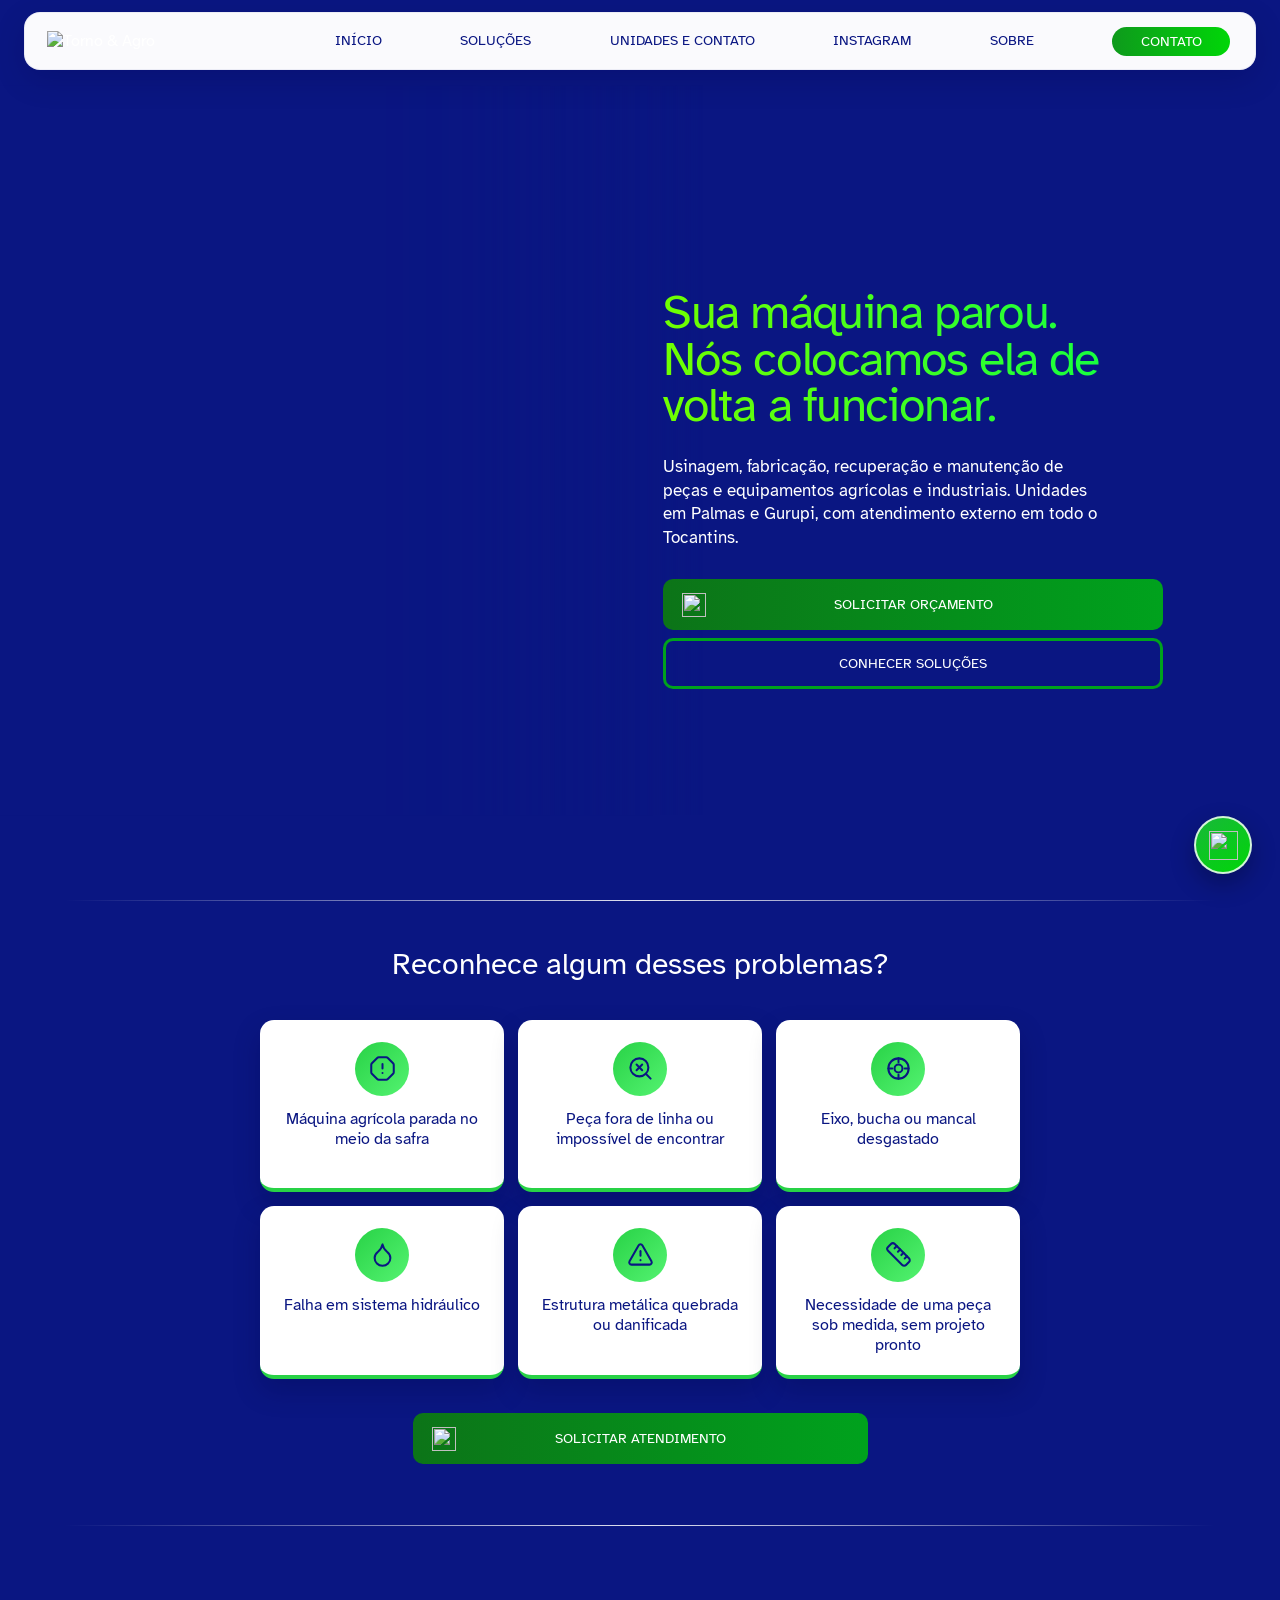
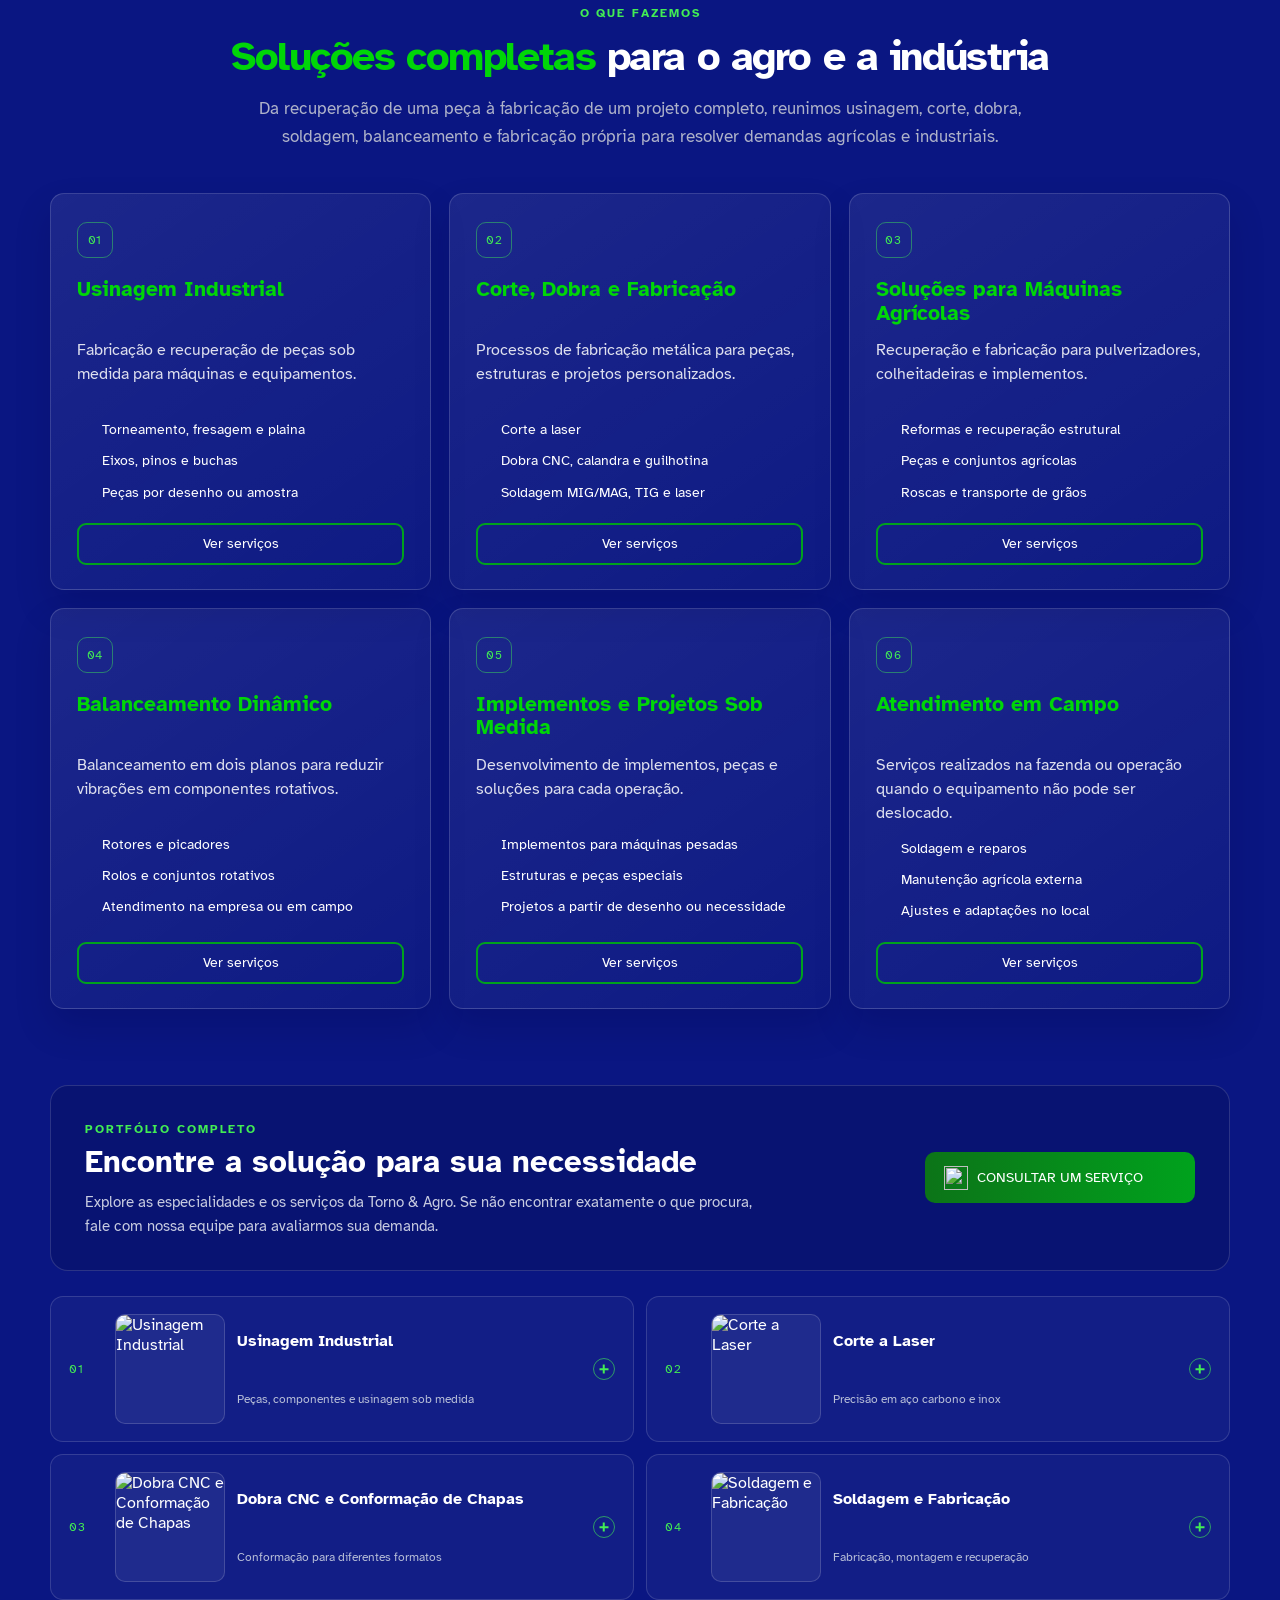
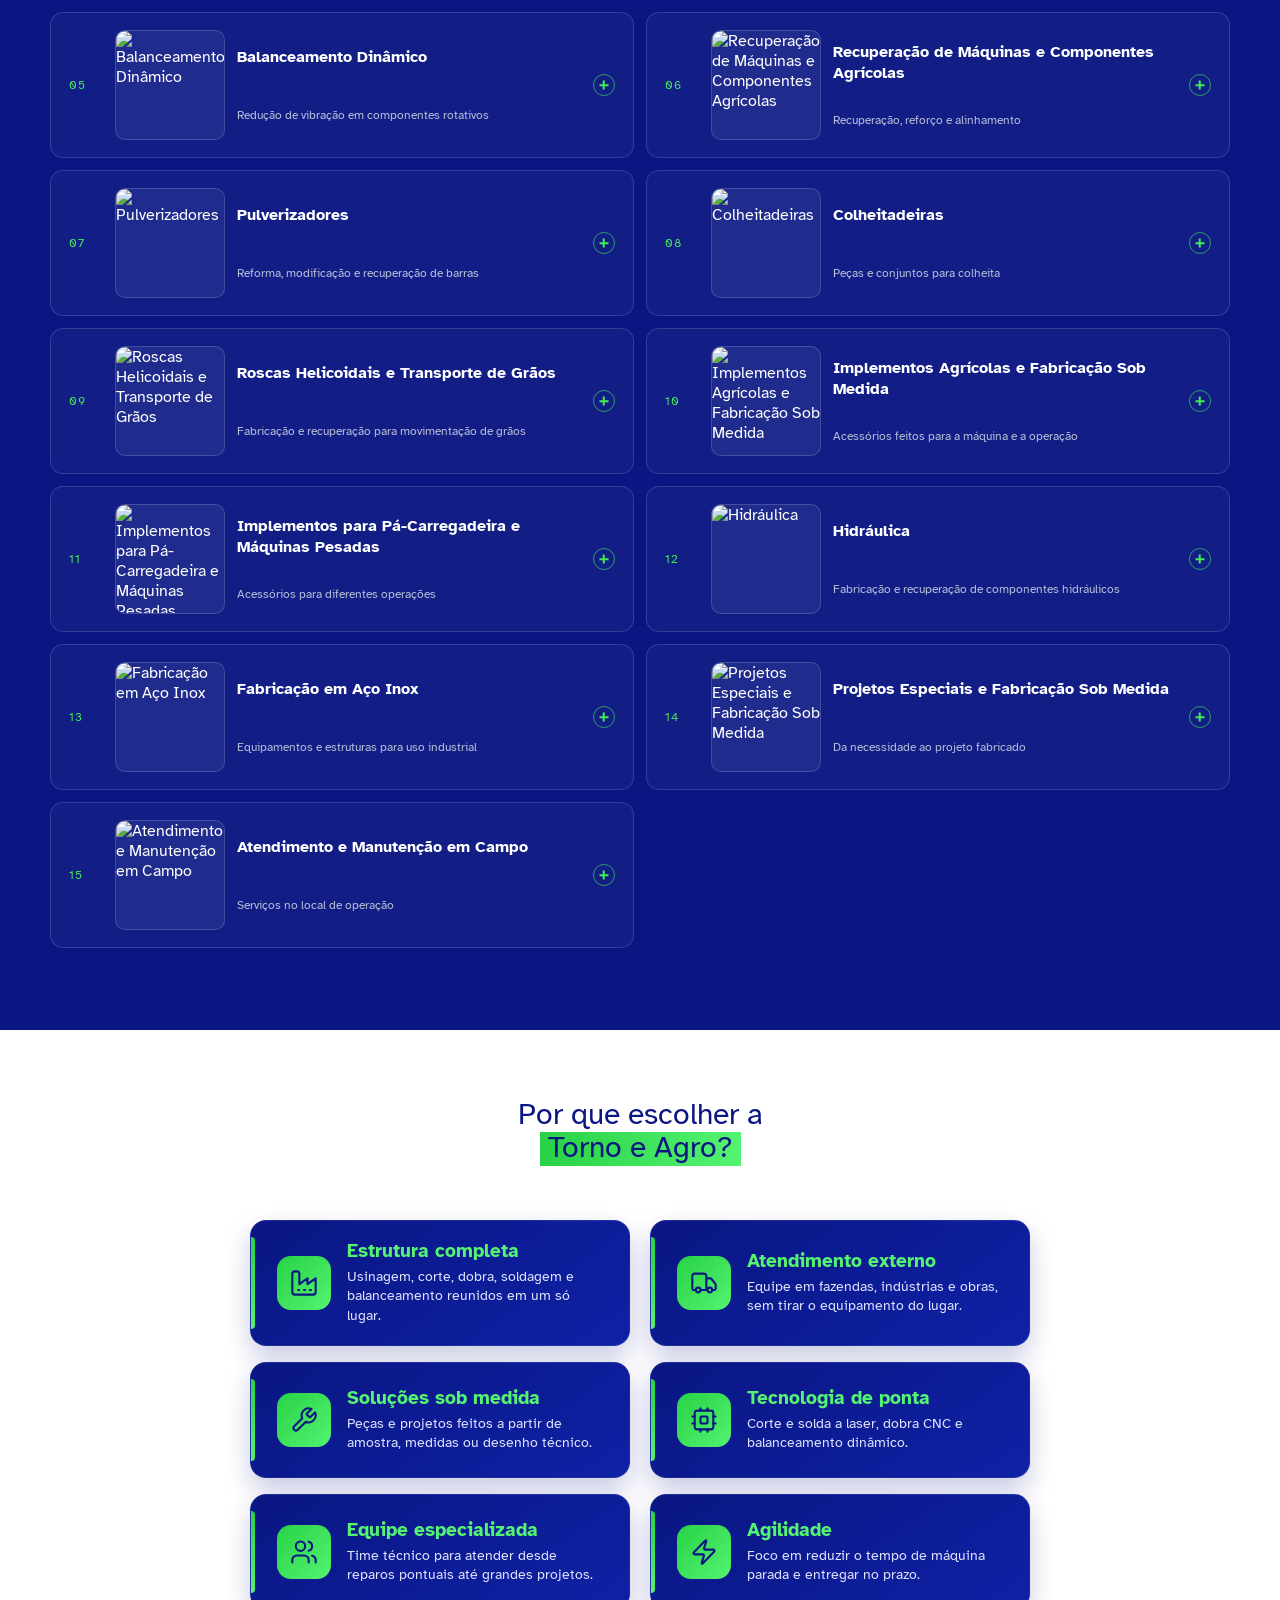
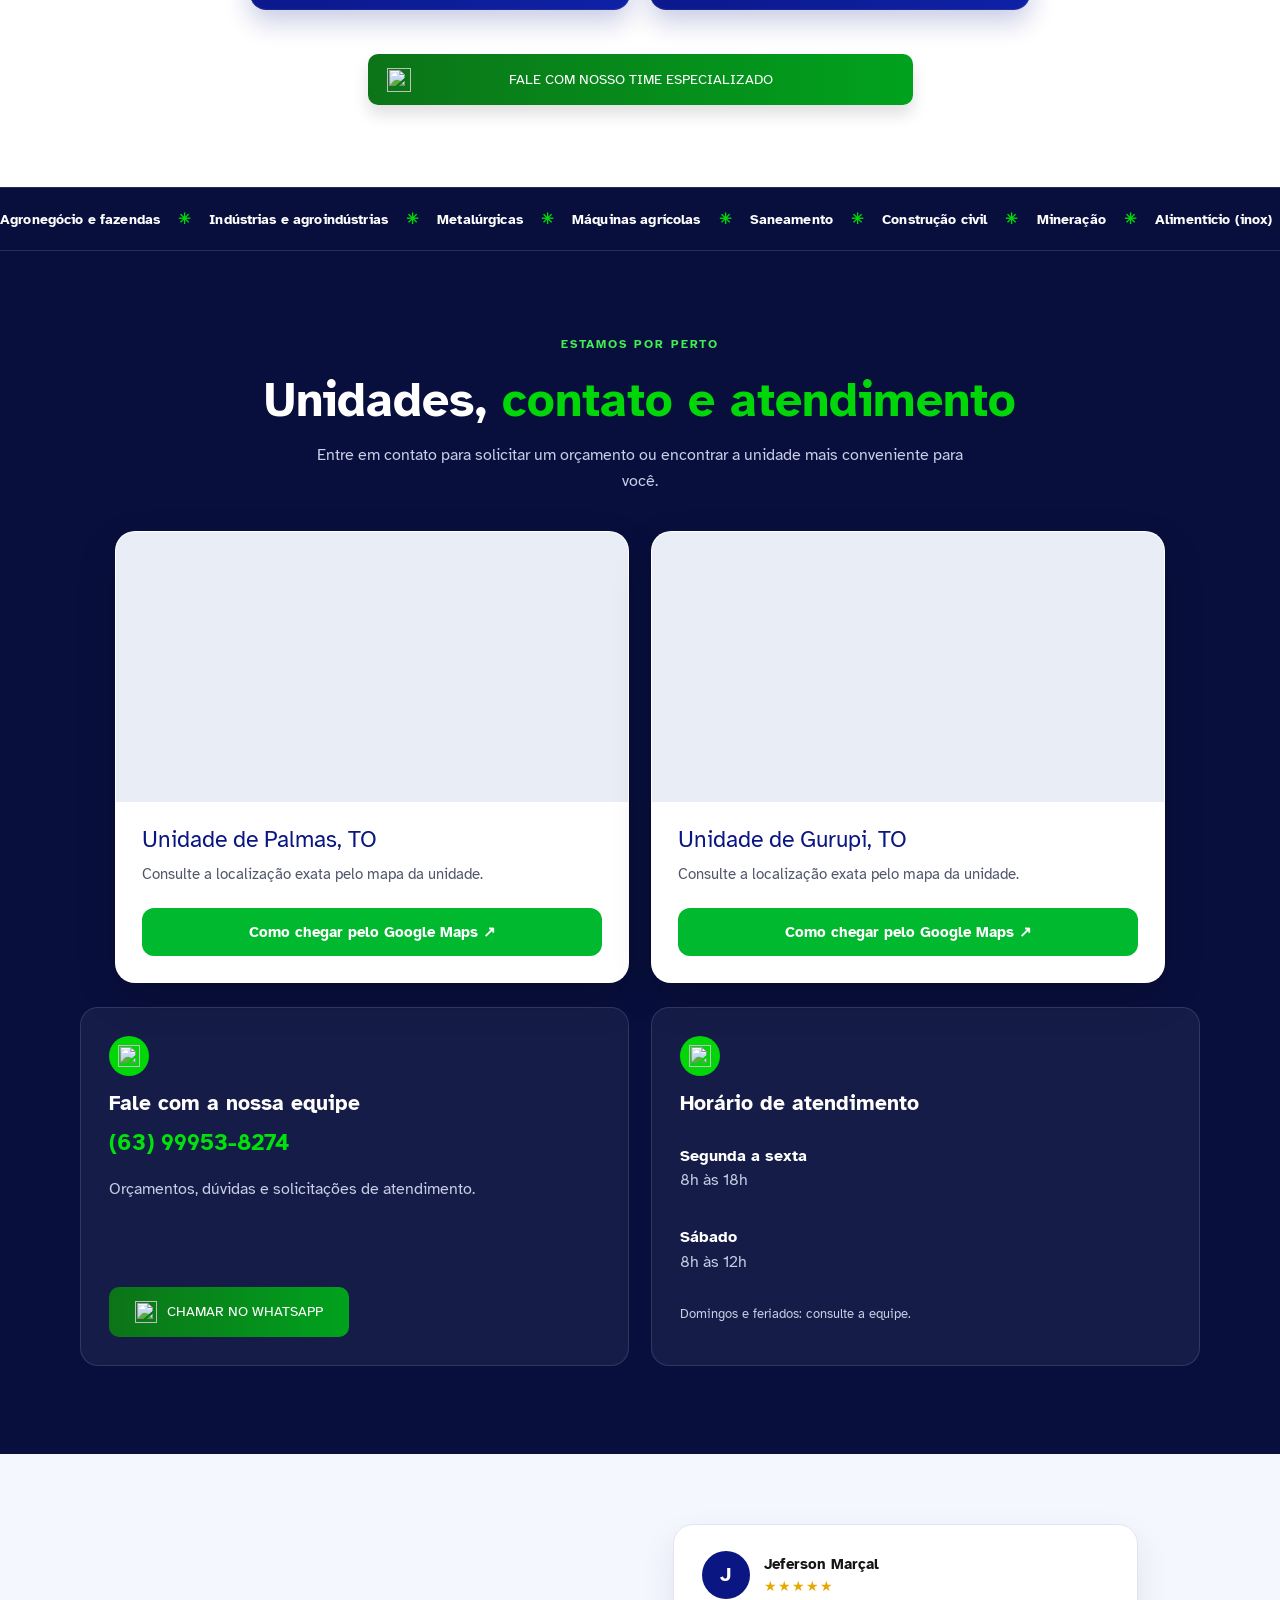
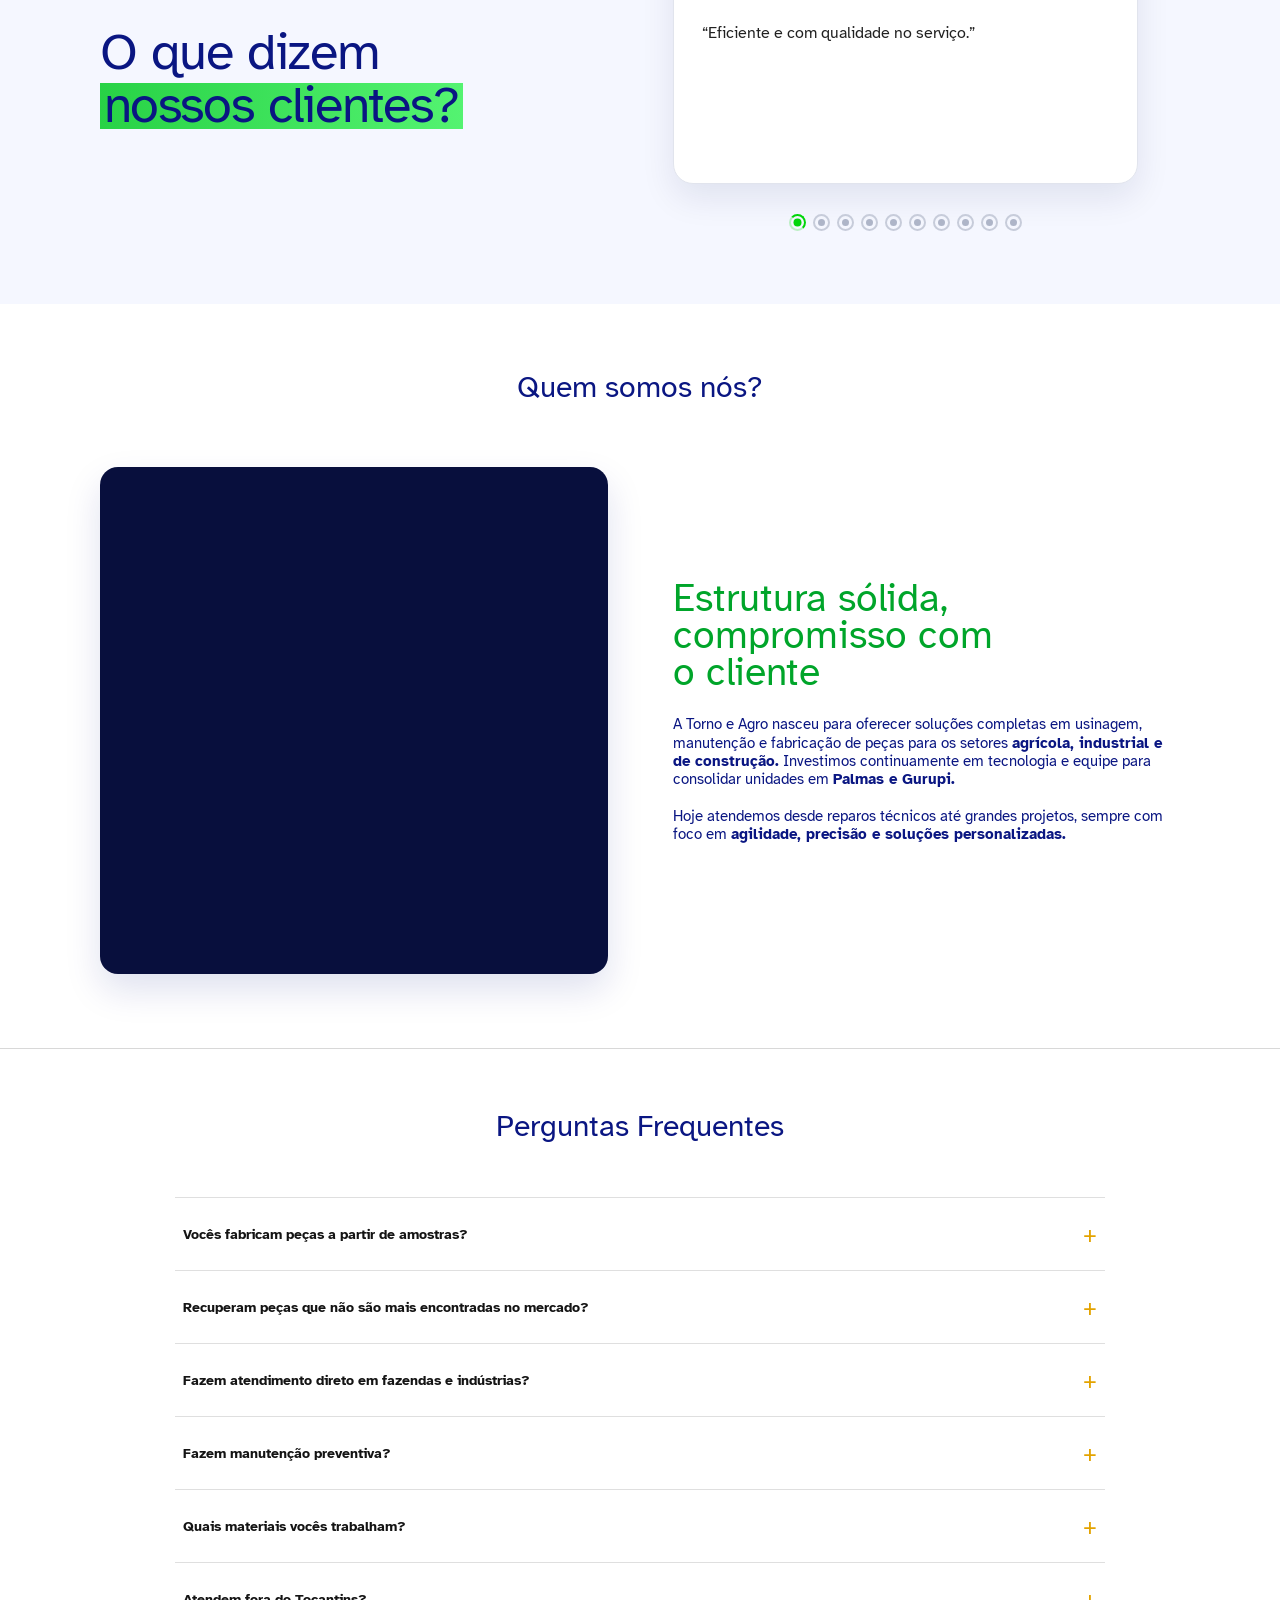
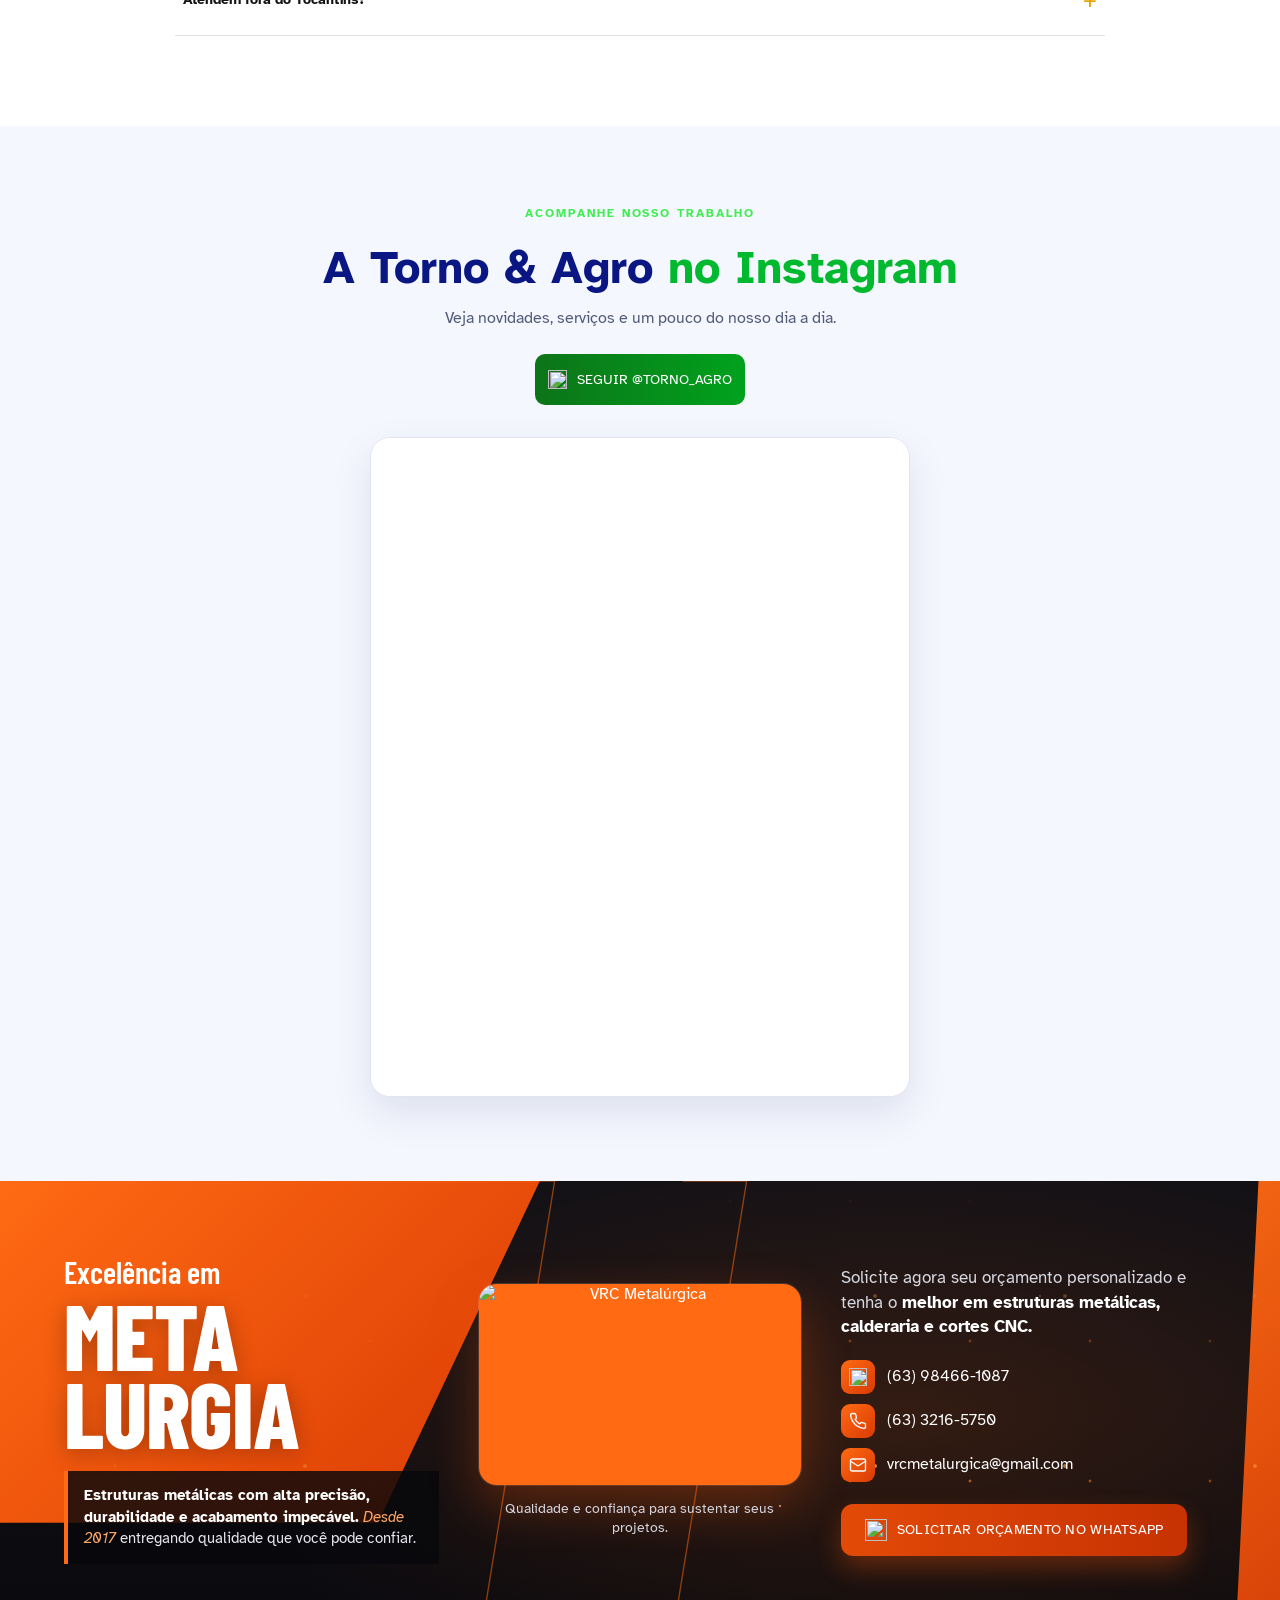
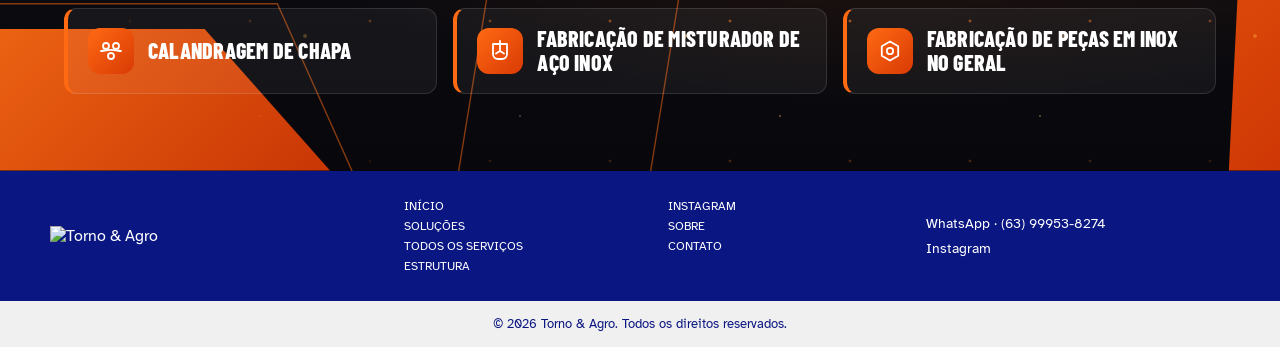
==== index.html @ ce21de2a "Add files via upload" ====
<!doctype html>
<html lang="pt-BR">
  <head>
    <meta charset="UTF-8" />
    <!-- Google Tag Manager + Google Ads (conversões de WhatsApp e Google Maps tratadas em script.js) -->
    <script>
      window.dataLayer = window.dataLayer || [];
      function gtag(){dataLayer.push(arguments);}
      gtag('js', new Date());
      (function(w,d,s,l,i){w[l]=w[l]||[];w[l].push({'gtm.start':new Date().getTime(),event:'gtm.js'});var f=d.getElementsByTagName(s)[0],j=d.createElement(s),dl=l!='dataLayer'?'&l='+l:'';j.async=true;j.src='https://www.googletagmanager.com/gtm.js?id='+i+dl;f.parentNode.insertBefore(j,f);})(window,document,'script','dataLayer','GTM-MTZ83QD4');
    </script>
    <!-- End Google Tag Manager -->
    <meta name="viewport" content="width=device-width, initial-scale=1" />
    <meta name="description" content="Torno & Agro — usinagem, fabricação, recuperação e manutenção de peças e equipamentos." />
    <title>Torno & Agro</title>
    <link rel="icon" type="image/png" href="https://tornoeagro.wordpress.com/wp-content/uploads/2026/10/design-sem-nome-3.png?w=1024&amp;allow_lossy=1" />
    <link rel="apple-touch-icon" href="https://tornoeagro.wordpress.com/wp-content/uploads/2026/10/design-sem-nome-3.png?w=1024&amp;allow_lossy=1" />
    <link rel="preconnect" href="https://tornoeagroimg.wordpress.com" crossorigin />
    <link rel="preload" as="image" href="https://tornoeagroimg.wordpress.com/wp-content/uploads/2026/11/design-sem-nome-1.webp?allow_lossy=1" media="(min-width: 821px)" fetchpriority="high" />
    <link rel="preload" as="image" href="https://tornoeagroimg.wordpress.com/wp-content/uploads/2026/11/design-sem-nome-2.webp?w=569&amp;allow_lossy=1" media="(max-width: 820px)" fetchpriority="high" />
    <link rel="preconnect" href="https://fonts.googleapis.com" />
    <link rel="preconnect" href="https://fonts.gstatic.com" crossorigin />
    <link href="https://fonts.googleapis.com/css2?family=Atkinson+Hyperlegible:wght@400&family=Barlow+Condensed:wght@600;800&display=swap" rel="stylesheet" />
    <link rel="stylesheet" href="style.css" />
  </head>
  <body>
    <!-- Google Tag Manager (noscript) -->
    <noscript><iframe src="https://www.googletagmanager.com/ns.html?id=GTM-MTZ83QD4" height="0" width="0" style="display:none;visibility:hidden"></iframe></noscript>
    <!-- End Google Tag Manager (noscript) -->
    <svg width="0" height="0" style="position:absolute" aria-hidden="true" focusable="false">
      <defs>
        <symbol id="ic-stop" viewBox="0 0 24 24" fill="none" stroke="currentColor" stroke-width="1.8" stroke-linecap="round" stroke-linejoin="round"><path d="M15.312 2a2 2 0 0 1 1.414.586l4.688 4.688A2 2 0 0 1 22 8.688v6.624a2 2 0 0 1-.586 1.414l-4.688 4.688a2 2 0 0 1-1.414.586H8.688a2 2 0 0 1-1.414-.586l-4.688-4.688A2 2 0 0 1 2 15.312V8.688a2 2 0 0 1 .586-1.414l4.688-4.688A2 2 0 0 1 8.688 2z"/><path d="M12 8v4"/><path d="M12 16h.01"/></symbol>
        <symbol id="ic-search-x" viewBox="0 0 24 24" fill="none" stroke="currentColor" stroke-width="1.8" stroke-linecap="round" stroke-linejoin="round"><circle cx="11" cy="11" r="8"/><path d="m21 21-4.3-4.3"/><path d="m13.5 8.5-5 5"/><path d="m8.5 8.5 5 5"/></symbol>
        <symbol id="ic-bearing" viewBox="0 0 24 24" fill="none" stroke="currentColor" stroke-width="1.8" stroke-linecap="round" stroke-linejoin="round"><circle cx="12" cy="12" r="9"/><circle cx="12" cy="12" r="3.5"/><path d="M12 3v3.5"/><path d="M12 17.5V21"/><path d="M3 12h3.5"/><path d="M17.5 12H21"/></symbol>
        <symbol id="ic-drop" viewBox="0 0 24 24" fill="none" stroke="currentColor" stroke-width="1.8" stroke-linecap="round" stroke-linejoin="round"><path d="M12 22a7 7 0 0 0 7-7c0-2-1-3.9-3-5.5s-3.5-4-4-6.5c-.5 2.5-2 4.9-4 6.5C6 11.1 5 13 5 15a7 7 0 0 0 7 7z"/></symbol>
        <symbol id="ic-alert" viewBox="0 0 24 24" fill="none" stroke="currentColor" stroke-width="1.8" stroke-linecap="round" stroke-linejoin="round"><path d="m21.73 18-8-14a2 2 0 0 0-3.48 0l-8 14A2 2 0 0 0 4 21h16a2 2 0 0 0 1.73-3"/><path d="M12 9v4"/><path d="M12 17h.01"/></symbol>
        <symbol id="ic-ruler" viewBox="0 0 24 24" fill="none" stroke="currentColor" stroke-width="1.8" stroke-linecap="round" stroke-linejoin="round"><path d="M21.3 15.3a2.4 2.4 0 0 1 0 3.4l-2.6 2.6a2.4 2.4 0 0 1-3.4 0L2.7 8.7a2.41 2.41 0 0 1 0-3.4l2.6-2.6a2.41 2.41 0 0 1 3.4 0Z"/><path d="m14.5 12.5 2-2"/><path d="m11.5 9.5 2-2"/><path d="m8.5 6.5 2-2"/><path d="m17.5 15.5 2-2"/></symbol>
        <symbol id="ic-factory" viewBox="0 0 24 24" fill="none" stroke="currentColor" stroke-width="1.8" stroke-linecap="round" stroke-linejoin="round"><path d="M2 20a2 2 0 0 0 2 2h16a2 2 0 0 0 2-2V8l-7 5V8l-7 5V4a2 2 0 0 0-2-2H4a2 2 0 0 0-2 2Z"/><path d="M17 18h1"/><path d="M12 18h1"/><path d="M7 18h1"/></symbol>
        <symbol id="ic-truck" viewBox="0 0 24 24" fill="none" stroke="currentColor" stroke-width="1.8" stroke-linecap="round" stroke-linejoin="round"><path d="M14 18V6a2 2 0 0 0-2-2H4a2 2 0 0 0-2 2v11a1 1 0 0 0 1 1h2"/><path d="M15 18H9"/><path d="M19 18h2a1 1 0 0 0 1-1v-3.65a1 1 0 0 0-.22-.624l-3.48-4.35A1 1 0 0 0 17.52 8H14"/><circle cx="17" cy="18" r="2"/><circle cx="7" cy="18" r="2"/></symbol>
        <symbol id="ic-wrench" viewBox="0 0 24 24" fill="none" stroke="currentColor" stroke-width="1.8" stroke-linecap="round" stroke-linejoin="round"><path d="M14.7 6.3a1 1 0 0 0 0 1.4l1.6 1.6a1 1 0 0 0 1.4 0l3.77-3.77a6 6 0 0 1-7.94 7.94l-6.91 6.91a2.12 2.12 0 0 1-3-3l6.91-6.91a6 6 0 0 1 7.94-7.94l-3.76 3.76z"/></symbol>
        <symbol id="ic-cpu" viewBox="0 0 24 24" fill="none" stroke="currentColor" stroke-width="1.8" stroke-linecap="round" stroke-linejoin="round"><rect width="16" height="16" x="4" y="4" rx="2"/><rect width="6" height="6" x="9" y="9" rx="1"/><path d="M15 2v2"/><path d="M15 20v2"/><path d="M2 15h2"/><path d="M2 9h2"/><path d="M20 15h2"/><path d="M20 9h2"/><path d="M9 2v2"/><path d="M9 20v2"/></symbol>
        <symbol id="ic-users" viewBox="0 0 24 24" fill="none" stroke="currentColor" stroke-width="1.8" stroke-linecap="round" stroke-linejoin="round"><path d="M16 21v-2a4 4 0 0 0-4-4H6a4 4 0 0 0-4 4v2"/><circle cx="9" cy="7" r="4"/><path d="M22 21v-2a4 4 0 0 0-3-3.87"/><path d="M16 3.13a4 4 0 0 1 0 7.75"/></symbol>
        <symbol id="ic-zap" viewBox="0 0 24 24" fill="none" stroke="currentColor" stroke-width="1.8" stroke-linecap="round" stroke-linejoin="round"><path d="M4 14a1 1 0 0 1-.78-1.63l9.9-10.2a.5.5 0 0 1 .86.46l-1.92 6.02A1 1 0 0 0 13 10h7a1 1 0 0 1 .78 1.63l-9.9 10.2a.5.5 0 0 1-.86-.46l1.92-6.02A1 1 0 0 0 11 14z"/></symbol>
        <symbol id="ic-rollers" viewBox="0 0 24 24" fill="none" stroke="currentColor" stroke-width="1.8" stroke-linecap="round" stroke-linejoin="round"><circle cx="7" cy="7" r="3"/><circle cx="17" cy="7" r="3"/><circle cx="12" cy="17" r="3"/><path d="M2 12c3.2 0 5-1.2 10-1.2S18.8 12 22 12"/></symbol>
        <symbol id="ic-mixer" viewBox="0 0 24 24" fill="none" stroke="currentColor" stroke-width="1.8" stroke-linecap="round" stroke-linejoin="round"><path d="M5 5h14v10a5 5 0 0 1-5 5h-4a5 5 0 0 1-5-5z"/><path d="M12 2v9"/><path d="M8 14.5 12 12l4 2.5"/></symbol>
        <symbol id="ic-nut" viewBox="0 0 24 24" fill="none" stroke="currentColor" stroke-width="1.8" stroke-linecap="round" stroke-linejoin="round"><path d="M12 2.5 20.2 7.25v9.5L12 21.5l-8.2-4.75v-9.5z"/><circle cx="12" cy="12" r="3.2"/></symbol>
        <symbol id="ic-phone" viewBox="0 0 24 24" fill="none" stroke="currentColor" stroke-width="1.8" stroke-linecap="round" stroke-linejoin="round"><path d="M22 16.92v3a2 2 0 0 1-2.18 2 19.79 19.79 0 0 1-8.63-3.07 19.5 19.5 0 0 1-6-6 19.79 19.79 0 0 1-3.07-8.67A2 2 0 0 1 4.11 2h3a2 2 0 0 1 2 1.72 12.84 12.84 0 0 0 .7 2.81 2 2 0 0 1-.45 2.11L8.09 9.91a16 16 0 0 0 6 6l1.27-1.27a2 2 0 0 1 2.11-.45 12.84 12.84 0 0 0 2.81.7A2 2 0 0 1 22 16.92z"/></symbol>
        <symbol id="ic-mail" viewBox="0 0 24 24" fill="none" stroke="currentColor" stroke-width="1.8" stroke-linecap="round" stroke-linejoin="round"><rect width="20" height="16" x="2" y="4" rx="2"/><path d="m22 7-8.97 5.7a1.94 1.94 0 0 1-2.06 0L2 7"/></symbol>
      </defs>
    </svg>
    <header class="site-header" id="inicio">
      <nav class="navbar" aria-label="Navegação principal">
        <a class="brand" href="#inicio" aria-label="Torno e Agro — início">
          <img src="https://tornoeagro.wordpress.com/wp-content/uploads/2026/07/desktop-tornoagro.png" alt="Torno & Agro" />
        </a>

        <button class="menu-toggle" type="button" aria-expanded="false" aria-controls="main-menu" aria-label="Abrir menu">
          <span></span><span></span><span></span>
        </button>

        <div class="nav-links" id="main-menu">
          <a href="#inicio">Início</a>
          <a href="#estrutura">Soluções</a>
          <a href="#unidades">Unidades e contato</a>
          <a href="#instagram">Instagram</a>
          <a href="#sobre">Sobre</a>
          <a class="contact-link" href="#unidades">Contato</a>
        </div>
      </nav>
    </header>

    <main>
      <section class="hero" aria-labelledby="hero-title">
        <picture class="hero-media" aria-hidden="true">
          <source media="(max-width: 820px)" srcset="https://tornoeagroimg.wordpress.com/wp-content/uploads/2026/11/design-sem-nome-2.webp?w=569&amp;allow_lossy=1" />
          <img src="https://tornoeagroimg.wordpress.com/wp-content/uploads/2026/11/design-sem-nome-1.webp?allow_lossy=1" alt="" fetchpriority="high" loading="eager" decoding="async" />
        </picture>

        <div class="hero-copy">
          <h1 id="hero-title">Sua máquina parou.<br />Nós colocamos ela de<br />volta a funcionar.</h1>
          <p>Usinagem, fabricação, recuperação e manutenção de<br class="desktop-break" /> peças e equipamentos agrícolas e industriais. Unidades<br class="desktop-break" /> em Palmas e Gurupi, com atendimento externo em todo o<br class="desktop-break" /> Tocantins.</p>

          <div class="hero-actions" id="contato">
            <a class="button primary" href="https://api.whatsapp.com/send/?phone=5563999538274&text&type=phone_number&app_absent=0&utm_source=ig" target="_blank" rel="noopener noreferrer" data-whatsapp aria-label="Solicitar orçamento pelo WhatsApp">
              <img class="whatsapp-icon" src="https://cdn.simpleicons.org/whatsapp/FFFFFF" alt="" aria-hidden="true" />
              <span>Solicitar orçamento</span>
            </a>
            <a class="button secondary" href="#solucoes">Conhecer soluções</a>
          </div>
        </div>
      </section>

      <div class="glow-divider" aria-hidden="true"></div>

      <section class="problems-section" id="solucoes" aria-labelledby="problems-title">
        <h2 id="problems-title" class="section-title reveal">Reconhece algum desses problemas?</h2>

        <div class="problem-rows problem-rows-desktop">
          <div class="problem-row reveal">
            <article class="problem-card"><span class="problem-icon" aria-hidden="true"><svg aria-hidden="true" focusable="false"><use href="#ic-stop"/></svg></span><p>Máquina agrícola parada no meio da safra</p></article>
            <article class="problem-card"><span class="problem-icon" aria-hidden="true"><svg aria-hidden="true" focusable="false"><use href="#ic-search-x"/></svg></span><p>Peça fora de linha ou impossível de encontrar</p></article>
            <article class="problem-card"><span class="problem-icon" aria-hidden="true"><svg aria-hidden="true" focusable="false"><use href="#ic-bearing"/></svg></span><p>Eixo, bucha ou mancal desgastado</p></article>
          </div>
          <div class="problem-row reveal reveal-delay">
            <article class="problem-card"><span class="problem-icon" aria-hidden="true"><svg aria-hidden="true" focusable="false"><use href="#ic-drop"/></svg></span><p>Falha em sistema hidráulico</p></article>
            <article class="problem-card"><span class="problem-icon" aria-hidden="true"><svg aria-hidden="true" focusable="false"><use href="#ic-alert"/></svg></span><p>Estrutura metálica quebrada ou danificada</p></article>
            <article class="problem-card"><span class="problem-icon" aria-hidden="true"><svg aria-hidden="true" focusable="false"><use href="#ic-ruler"/></svg></span><p>Necessidade de uma peça sob medida, sem projeto pronto</p></article>
          </div>
        </div>

        <div class="problem-mobile-carousel" aria-roledescription="carrossel" aria-label="Problemas que resolvemos">
          <div class="problem-mobile-viewport">
            <div class="problem-mobile-track">
              <div class="problem-mobile-card">
                <article class="problem-card"><span class="problem-icon" aria-hidden="true"><svg aria-hidden="true" focusable="false"><use href="#ic-stop"/></svg></span><p>Máquina agrícola parada no meio da safra</p></article>
              </div>
              <div class="problem-mobile-card">
                <article class="problem-card"><span class="problem-icon" aria-hidden="true"><svg aria-hidden="true" focusable="false"><use href="#ic-search-x"/></svg></span><p>Peça fora de linha ou impossível de encontrar</p></article>
              </div>
              <div class="problem-mobile-card">
                <article class="problem-card"><span class="problem-icon" aria-hidden="true"><svg aria-hidden="true" focusable="false"><use href="#ic-bearing"/></svg></span><p>Eixo, bucha ou mancal desgastado</p></article>
              </div>
              <div class="problem-mobile-card">
                <article class="problem-card"><span class="problem-icon" aria-hidden="true"><svg aria-hidden="true" focusable="false"><use href="#ic-drop"/></svg></span><p>Falha em sistema hidráulico</p></article>
              </div>
              <div class="problem-mobile-card">
                <article class="problem-card"><span class="problem-icon" aria-hidden="true"><svg aria-hidden="true" focusable="false"><use href="#ic-alert"/></svg></span><p>Estrutura metálica quebrada ou danificada</p></article>
              </div>
              <div class="problem-mobile-card">
                <article class="problem-card"><span class="problem-icon" aria-hidden="true"><svg aria-hidden="true" focusable="false"><use href="#ic-ruler"/></svg></span><p>Necessidade de uma peça sob medida, sem projeto pronto</p></article>
              </div>
            </div>
          </div>
          <div class="problem-mobile-dots" aria-label="Selecionar problema">
            <button class="problem-mobile-dot is-active" type="button" aria-label="Ver problema 1" aria-current="true"></button>
            <button class="problem-mobile-dot" type="button" aria-label="Ver problema 2"></button>
            <button class="problem-mobile-dot" type="button" aria-label="Ver problema 3"></button>
            <button class="problem-mobile-dot" type="button" aria-label="Ver problema 4"></button>
            <button class="problem-mobile-dot" type="button" aria-label="Ver problema 5"></button>
            <button class="problem-mobile-dot" type="button" aria-label="Ver problema 6"></button>
          </div>
        </div>

        <a class="button primary problems-cta reveal" href="https://api.whatsapp.com/send/?phone=5563999538274&text&type=phone_number&app_absent=0&utm_source=ig" target="_blank" rel="noopener noreferrer" data-whatsapp aria-label="Solicitar atendimento pelo WhatsApp">
          <img class="whatsapp-icon" src="https://cdn.simpleicons.org/whatsapp/FFFFFF" alt="" aria-hidden="true" />
          <span>Solicitar atendimento</span>
        </a>
      </section>

      <div class="glow-divider second-divider" aria-hidden="true"></div>

      <section class="solutions-section" id="estrutura" aria-labelledby="solutions-title">
        <header class="solutions-heading reveal">
          <span class="solutions-eyebrow">O que fazemos</span>
          <h2 id="solutions-title"><strong>Soluções completas</strong> para o agro e a indústria</h2>
          <p>Da recuperação de uma peça à fabricação de um projeto completo, reunimos usinagem, corte, dobra, soldagem, balanceamento e fabricação própria para resolver demandas agrícolas e industriais.</p>
        </header>

        <div class="solutions-grid">
          <article class="solution-card reveal">
            <span class="solution-number">01</span>
            <h3>Usinagem Industrial</h3>
            <p class="solution-lead">Fabricação e recuperação de peças sob medida para máquinas e equipamentos.</p>
            <ul><li>Torneamento, fresagem e plaina</li><li>Eixos, pinos e buchas</li><li>Peças por desenho ou amostra</li></ul>
            <a class="solution-button" href="#servico-01">Ver serviços</a>
          </article>
          <article class="solution-card reveal reveal-delay">
            <span class="solution-number">02</span>
            <h3>Corte, Dobra e Fabricação</h3>
            <p class="solution-lead">Processos de fabricação metálica para peças, estruturas e projetos personalizados.</p>
            <ul><li>Corte a laser</li><li>Dobra CNC, calandra e guilhotina</li><li>Soldagem MIG/MAG, TIG e laser</li></ul>
            <a class="solution-button" href="#servico-02">Ver serviços</a>
          </article>
          <article class="solution-card reveal">
            <span class="solution-number">03</span>
            <h3>Soluções para Máquinas Agrícolas</h3>
            <p class="solution-lead">Recuperação e fabricação para pulverizadores, colheitadeiras e implementos.</p>
            <ul><li>Reformas e recuperação estrutural</li><li>Peças e conjuntos agrícolas</li><li>Roscas e transporte de grãos</li></ul>
            <a class="solution-button" href="#servico-06">Ver serviços</a>
          </article>
          <article class="solution-card reveal reveal-delay">
            <span class="solution-number">04</span>
            <h3>Balanceamento Dinâmico</h3>
            <p class="solution-lead">Balanceamento em dois planos para reduzir vibrações em componentes rotativos.</p>
            <ul><li>Rotores e picadores</li><li>Rolos e conjuntos rotativos</li><li>Atendimento na empresa ou em campo</li></ul>
            <a class="solution-button" href="#servico-05">Ver serviços</a>
          </article>
          <article class="solution-card reveal">
            <span class="solution-number">05</span>
            <h3>Implementos e Projetos Sob Medida</h3>
            <p class="solution-lead">Desenvolvimento de implementos, peças e soluções para cada operação.</p>
            <ul><li>Implementos para máquinas pesadas</li><li>Estruturas e peças especiais</li><li>Projetos a partir de desenho ou necessidade</li></ul>
            <a class="solution-button" href="#servico-10">Ver serviços</a>
          </article>
          <article class="solution-card reveal reveal-delay">
            <span class="solution-number">06</span>
            <h3>Atendimento em Campo</h3>
            <p class="solution-lead">Serviços realizados na fazenda ou operação quando o equipamento não pode ser deslocado.</p>
            <ul><li>Soldagem e reparos</li><li>Manutenção agrícola externa</li><li>Ajustes e adaptações no local</li></ul>
            <a class="solution-button" href="#servico-15">Ver serviços</a>
          </article>
        </div>
        <div class="solutions-carousel-controls" aria-label="Controles das soluções em destaque">
          <button class="solutions-carousel-arrow solutions-carousel-prev" type="button" aria-label="Solução anterior">‹</button>
          <div class="solutions-carousel-dots" aria-label="Selecionar solução">
            <button type="button" class="solutions-carousel-dot is-active" aria-label="Ver solução 1" aria-current="true"></button>
            <button type="button" class="solutions-carousel-dot" aria-label="Ver solução 2"></button>
            <button type="button" class="solutions-carousel-dot" aria-label="Ver solução 3"></button>
            <button type="button" class="solutions-carousel-dot" aria-label="Ver solução 4"></button>
            <button type="button" class="solutions-carousel-dot" aria-label="Ver solução 5"></button>
            <button type="button" class="solutions-carousel-dot" aria-label="Ver solução 6"></button>
          </div>
          <button class="solutions-carousel-arrow solutions-carousel-next" type="button" aria-label="Próxima solução">›</button>
        </div>

        <div class="catalog-intro reveal" id="catalogo">
          <div>
            <span class="solutions-eyebrow">Portfólio completo</span>
            <h3>Encontre a solução para sua necessidade</h3>
            <p>Explore as especialidades e os serviços da Torno &amp; Agro. Se não encontrar exatamente o que procura, fale com nossa equipe para avaliarmos sua demanda.</p>
          </div>
          <a class="button primary catalog-whatsapp" href="https://api.whatsapp.com/send/?phone=5563999538274&text&type=phone_number&app_absent=0&utm_source=ig" target="_blank" rel="noopener noreferrer" data-whatsapp>
            <img class="whatsapp-icon" src="https://cdn.simpleicons.org/whatsapp/FFFFFF" alt="" aria-hidden="true" />
            <span>Consultar um serviço</span>
          </a>
        </div>

        <div class="service-catalog" aria-label="Catálogo completo de serviços">
          <details class="service-detail reveal" id="servico-01">
            <summary><span class="detail-number">01</span><img class="detail-thumb" src="https://tornoeagroimg.wordpress.com/wp-content/uploads/2026/11/usinagem-industrial-20261020-202558-d76ca9.webp?allow_lossy=1" alt="Usinagem Industrial" width="110" height="110" loading="lazy" decoding="async" /><span class="detail-title">Usinagem Industrial</span><span class="detail-subtitle">Peças, componentes e usinagem sob medida</span><span class="detail-plus" aria-hidden="true"></span></summary>
            <div class="detail-content"><p>Fabricação, recuperação e ajuste de peças para máquinas e equipamentos agrícolas e industriais, a partir de amostra, medidas, desenho técnico ou necessidade específica.</p><ul><li>Torneamento, fresagem e plaina</li><li>Fabricação de eixos, pinos e buchas</li><li>Recuperação de eixos</li><li>Usinagem de peças especiais</li><li>Fabricação sob desenho ou amostra</li><li>Usinagem pesada e peças de grande porte</li></ul></div>
          </details>
          <details class="service-detail reveal" id="servico-02">
            <summary><span class="detail-number">02</span><img class="detail-thumb" src="https://tornoeagroimg.wordpress.com/wp-content/uploads/2026/11/corte-a-laser-20261020-202619-eb427d.webp?allow_lossy=1" alt="Corte a Laser" width="110" height="110" loading="lazy" decoding="async" /><span class="detail-title">Corte a Laser</span><span class="detail-subtitle">Precisão em aço carbono e inox</span><span class="detail-plus" aria-hidden="true"></span></summary>
            <div class="detail-content"><p>Corte de precisão para peças, chapas, componentes e projetos personalizados, do item individual a projetos completos.</p><ul><li>Peças agrícolas e industriais</li><li>Chapas e componentes</li><li>Flanges e suportes</li><li>Painéis e divisórias</li><li>Peças personalizadas</li><li>Projetos de engenharia e arquitetura</li><li>Fabricação a partir de desenho técnico</li></ul></div>
          </details>
          <details class="service-detail reveal" id="servico-03">
            <summary><span class="detail-number">03</span><img class="detail-thumb" src="https://tornoeagroimg.wordpress.com/wp-content/uploads/2026/11/dobra-cnc-conformacao-chapas-20261020-202640-689896.webp?allow_lossy=1" alt="Dobra CNC e Conformação de Chapas" width="110" height="110" loading="lazy" decoding="async" /><span class="detail-title">Dobra CNC e Conformação de Chapas</span><span class="detail-subtitle">Conformação para diferentes formatos</span><span class="detail-plus" aria-hidden="true"></span></summary>
            <div class="detail-content"><p>A estrutura permite realizar dobra de chapas de até 10 mm de espessura e 3 metros de comprimento.</p><ul><li>Dobra CNC</li><li>Calandra</li><li>Guilhotina</li><li>Conformação e fabricação de peças dobradas</li><li>Projetos personalizados</li></ul></div>
          </details>
          <details class="service-detail reveal" id="servico-04">
            <summary><span class="detail-number">04</span><img class="detail-thumb" src="https://tornoeagroimg.wordpress.com/wp-content/uploads/2026/11/soldagem-fabricacao-20261020-202854-cb9590.webp?allow_lossy=1" alt="Soldagem e Fabricação" width="110" height="110" loading="lazy" decoding="async" /><span class="detail-title">Soldagem e Fabricação</span><span class="detail-subtitle">Fabricação, montagem e recuperação</span><span class="detail-plus" aria-hidden="true"></span></summary>
            <div class="detail-content"><p>Processos de soldagem para desenvolver, montar e recuperar componentes agrícolas e industriais.</p><ul><li>Solda a laser</li><li>Solda MIG/MAG</li><li>Solda TIG</li><li>Soldagem de aço carbono e inox</li><li>Fabricação e recuperação de componentes</li></ul></div>
          </details>
          <details class="service-detail reveal" id="servico-05">
            <summary><span class="detail-number">05</span><img class="detail-thumb" src="https://tornoeagroimg.wordpress.com/wp-content/uploads/2026/11/balanceamento-dinamico-20261020-202902-d7ccd9.webp?allow_lossy=1" alt="Balanceamento Dinâmico" width="110" height="110" loading="lazy" decoding="async" /><span class="detail-title">Balanceamento Dinâmico</span><span class="detail-subtitle">Redução de vibração em componentes rotativos</span><span class="detail-plus" aria-hidden="true"></span></summary>
            <div class="detail-content"><p>Balanceamento dinâmico em dois planos para corrigir desbalanceamentos. Atendimento em campo ou dentro da empresa, conforme a aplicação.</p><ul><li>Rotores</li><li>Picadores</li><li>Rolos</li><li>Componentes rotativos agrícolas e industriais</li></ul></div>
          </details>
          <details class="service-detail reveal" id="servico-06">
            <summary><span class="detail-number">06</span><img class="detail-thumb" src="https://tornoeagroimg.wordpress.com/wp-content/uploads/2026/11/recuperacao-maquinas-agricolas-20261020-202910-9f0915.webp?allow_lossy=1" alt="Recuperação de Máquinas e Componentes Agrícolas" width="110" height="110" loading="lazy" decoding="async" /><span class="detail-title">Recuperação de Máquinas e Componentes Agrícolas</span><span class="detail-subtitle">Recuperação, reforço e alinhamento</span><span class="detail-plus" aria-hidden="true"></span></summary>
            <div class="detail-content"><p>Recuperação de componentes desgastados ou danificados para devolver condições de trabalho ao equipamento e, quando tecnicamente possível, evitar a substituição completa da peça.</p><ul><li>Pulverizadores e colheitadeiras</li><li>Implementos agrícolas e pá-carregadeira</li><li>Componentes e estruturas agrícolas</li><li>Recuperação, reforço, alinhamento e embuchamento</li><li>Fabricação de componentes</li></ul></div>
          </details>
          <details class="service-detail reveal" id="servico-07">
            <summary><span class="detail-number">07</span><img class="detail-thumb" src="https://tornoeagroimg.wordpress.com/wp-content/uploads/2026/11/pulverizadores-20261020-203053-3043d5.webp?allow_lossy=1" alt="Pulverizadores" width="110" height="110" loading="lazy" decoding="async" /><span class="detail-title">Pulverizadores</span><span class="detail-subtitle">Reforma, modificação e recuperação de barras</span><span class="detail-plus" aria-hidden="true"></span></summary>
            <div class="detail-content"><ul><li>Embuchamento completo de barras e quadros</li><li>Reforma completa de barras</li><li>Fabricação de barras em alumínio reforçadas</li><li>Conversão de barras de 28 para 30 metros</li><li>Fabricação de pinos e buchas especiais</li><li>Reforma de articulação das pernas</li><li>Alinhamento e recuperação estrutural</li></ul></div>
          </details>
          <details class="service-detail reveal" id="servico-08">
            <summary><span class="detail-number">08</span><img class="detail-thumb" src="https://tornoeagroimg.wordpress.com/wp-content/uploads/2026/11/colheitadeiras-20261020-203059-6a2876.webp?allow_lossy=1" alt="Colheitadeiras" width="110" height="110" loading="lazy" decoding="async" /><span class="detail-title">Colheitadeiras</span><span class="detail-subtitle">Peças e conjuntos para colheita</span><span class="detail-plus" aria-hidden="true"></span></summary>
            <div class="detail-content"><ul><li>Centro de caracol e rosca helicoidal</li><li>Rolo alimentador e rolo garganta</li><li>Recuperação de picadores</li><li>Balanceamento de rotores</li><li>Reforma de plataformas</li><li>Recuperação de cano bazuca</li></ul></div>
          </details>
          <details class="service-detail reveal" id="servico-09">
            <summary><span class="detail-number">09</span><img class="detail-thumb" src="https://tornoeagroimg.wordpress.com/wp-content/uploads/2026/11/roscas-helicoidais-transporte-graos-20261020-203107-58e0ce.webp?allow_lossy=1" alt="Roscas Helicoidais e Transporte de Grãos" width="110" height="110" loading="lazy" decoding="async" /><span class="detail-title">Roscas Helicoidais e Transporte de Grãos</span><span class="detail-subtitle">Fabricação e recuperação para movimentação de grãos</span><span class="detail-plus" aria-hidden="true"></span></summary>
            <div class="detail-content"><p>Soluções sob medida conforme equipamento, dimensão e aplicação.</p><ul><li>Roscas helicoidais e transportadoras</li><li>Caracóis e chupins</li><li>Elevadores e transportadores</li><li>Reforma de sistemas existentes</li><li>Componentes para silos, bazucas e colheitadeiras</li></ul></div>
          </details>
          <details class="service-detail reveal" id="servico-10">
            <summary><span class="detail-number">10</span><img class="detail-thumb" src="https://tornoeagroimg.wordpress.com/wp-content/uploads/2026/11/implementos-agricolas-fabricacao-sob-medida-20261020-203231-dccbf3.webp?allow_lossy=1" alt="Implementos Agrícolas e Fabricação Sob Medida" width="110" height="110" loading="lazy" decoding="async" /><span class="detail-title">Implementos Agrícolas e Fabricação Sob Medida</span><span class="detail-subtitle">Acessórios feitos para a máquina e a operação</span><span class="detail-plus" aria-hidden="true"></span></summary>
            <div class="detail-content"><ul><li>Caçambas e conchas especiais</li><li>Garfos e garfo enleirador</li><li>Garra florestal</li><li>Adaptadores e engates rápidos</li><li>Estruturas metálicas</li><li>Implementos personalizados</li></ul><p>O cliente pode apresentar uma necessidade, peça, medida ou projeto para avaliação da equipe.</p></div>
          </details>
          <details class="service-detail reveal" id="servico-11">
            <summary><span class="detail-number">11</span><img class="detail-thumb" src="https://tornoeagroimg.wordpress.com/wp-content/uploads/2026/11/implementos-pa-carregadeira-maquinas-pesadas-20261020-203249-df53ad.webp?allow_lossy=1" alt="Implementos para Pá-Carregadeira e Máquinas Pesadas" width="110" height="110" loading="lazy" decoding="async" /><span class="detail-title">Implementos para Pá-Carregadeira e Máquinas Pesadas</span><span class="detail-subtitle">Acessórios para diferentes operações</span><span class="detail-plus" aria-hidden="true"></span></summary>
            <div class="detail-content"><ul><li>Engate rápido hidráulico e mecânico</li><li>Garra para madeira</li><li>Pega-bag</li><li>Garfo para pallet</li><li>Conchas reforçadas e graneleiras</li><li>Lâmina hidráulica</li><li>Implementos especiais sob medida</li></ul></div>
          </details>
          <details class="service-detail reveal" id="servico-12">
            <summary><span class="detail-number">12</span><img class="detail-thumb" src="https://tornoeagroimg.wordpress.com/wp-content/uploads/2026/11/hidraulica-manutencao-componentes-20261020-203308-a7766e.webp?allow_lossy=1" alt="Hidráulica" width="110" height="110" loading="lazy" decoding="async" /><span class="detail-title">Hidráulica</span><span class="detail-subtitle">Fabricação e recuperação de componentes hidráulicos</span><span class="detail-plus" aria-hidden="true"></span></summary>
            <div class="detail-content"><ul><li>Recuperação de cilindros</li><li>Fabricação de hastes</li><li>Recuperação de eixos</li><li>Fabricação de buchas especiais e pinos</li><li>Componentes sob medida</li></ul></div>
          </details>
          <details class="service-detail reveal" id="servico-13">
            <summary><span class="detail-number">13</span><img class="detail-thumb" src="https://tornoeagroimg.wordpress.com/wp-content/uploads/2026/11/fabricacao-aco-inox-20261020-203438-d37c0d.webp?allow_lossy=1" alt="Fabricação em Aço Inox" width="110" height="110" loading="lazy" decoding="async" /><span class="detail-title">Fabricação em Aço Inox</span><span class="detail-subtitle">Equipamentos e estruturas para uso industrial</span><span class="detail-plus" aria-hidden="true"></span></summary>
            <div class="detail-content"><ul><li>Tanques misturadores e tanques em inox 304</li><li>Bancadas e cubas industriais</li><li>Pias industriais</li><li>Reservatórios e tubulações</li><li>Estruturas em inox</li><li>Projetos especiais</li></ul></div>
          </details>
          <details class="service-detail reveal" id="servico-14">
            <summary><span class="detail-number">14</span><img class="detail-thumb" src="https://tornoeagroimg.wordpress.com/wp-content/uploads/2026/11/projetos-especiais-fabricacao-20261020-203456-0c2a36.webp?allow_lossy=1" alt="Projetos Especiais e Fabricação Sob Medida" width="110" height="110" loading="lazy" decoding="async" /><span class="detail-title">Projetos Especiais e Fabricação Sob Medida</span><span class="detail-subtitle">Da necessidade ao projeto fabricado</span><span class="detail-plus" aria-hidden="true"></span></summary>
            <div class="detail-content"><p>Desenvolvimento de projetos agrícolas e industriais que podem integrar usinagem, corte, dobra, soldagem e montagem.</p><p>Podemos trabalhar a partir de desenho técnico, projeto de engenharia, peça existente, medidas ou necessidade específica da operação.</p></div>
          </details>
          <details class="service-detail reveal" id="servico-15">
            <summary><span class="detail-number">15</span><img class="detail-thumb" src="https://tornoeagroimg.wordpress.com/wp-content/uploads/2026/11/manutencao-em-campo-20261020-203515-2a408c.webp?allow_lossy=1" alt="Atendimento e Manutenção em Campo" width="110" height="110" loading="lazy" decoding="async" /><span class="detail-title">Atendimento e Manutenção em Campo</span><span class="detail-subtitle">Serviços no local de operação</span><span class="detail-plus" aria-hidden="true"></span></summary>
            <div class="detail-content"><p>Equipe preparada para realizar determinados serviços diretamente na fazenda ou local de operação, reduzindo a necessidade de deslocamento do equipamento.</p><ul><li>Manutenção agrícola em campo</li><li>Soldagem em fazendas</li><li>Recuperações emergenciais</li><li>Ajustes e reparos</li><li>Fabricação e adaptação no local</li><li>Atendimento a máquinas e implementos agrícolas</li></ul></div>
          </details>
        </div>
        <div class="catalog-more-wrap">
          <button class="button secondary catalog-more-button" type="button" aria-expanded="false">Ver mais serviços</button>
        </div>
      </section>

      <section class="why-section" id="diferenciais" aria-labelledby="why-title">
        <h2 class="why-title reveal" id="why-title">
          <span>Por que escolher a</span>
          <strong>Torno e Agro?</strong>
        </h2>

        <div class="why-grid">
          <article class="why-card reveal"><span class="why-icon" aria-hidden="true"><svg aria-hidden="true" focusable="false"><use href="#ic-factory"/></svg></span><div class="why-text"><h3>Estrutura completa</h3><p>Usinagem, corte, dobra, soldagem e balanceamento reunidos em um só lugar.</p></div></article>
          <article class="why-card reveal"><span class="why-icon" aria-hidden="true"><svg aria-hidden="true" focusable="false"><use href="#ic-truck"/></svg></span><div class="why-text"><h3>Atendimento externo</h3><p>Equipe em fazendas, indústrias e obras, sem tirar o equipamento do lugar.</p></div></article>
          <article class="why-card reveal"><span class="why-icon" aria-hidden="true"><svg aria-hidden="true" focusable="false"><use href="#ic-wrench"/></svg></span><div class="why-text"><h3>Soluções sob medida</h3><p>Peças e projetos feitos a partir de amostra, medidas ou desenho técnico.</p></div></article>
          <article class="why-card reveal"><span class="why-icon" aria-hidden="true"><svg aria-hidden="true" focusable="false"><use href="#ic-cpu"/></svg></span><div class="why-text"><h3>Tecnologia de ponta</h3><p>Corte e solda a laser, dobra CNC e balanceamento dinâmico.</p></div></article>
          <article class="why-card reveal"><span class="why-icon" aria-hidden="true"><svg aria-hidden="true" focusable="false"><use href="#ic-users"/></svg></span><div class="why-text"><h3>Equipe especializada</h3><p>Time técnico para atender desde reparos pontuais até grandes projetos.</p></div></article>
          <article class="why-card reveal"><span class="why-icon" aria-hidden="true"><svg aria-hidden="true" focusable="false"><use href="#ic-zap"/></svg></span><div class="why-text"><h3>Agilidade</h3><p>Foco em reduzir o tempo de máquina parada e entregar no prazo.</p></div></article>
        </div>

        <a class="button primary why-cta reveal" href="https://api.whatsapp.com/send/?phone=5563999538274&text&type=phone_number&app_absent=0&utm_source=ig" target="_blank" rel="noopener noreferrer" data-whatsapp aria-label="Falar com nosso time especializado pelo WhatsApp">
          <img class="whatsapp-icon" src="https://cdn.simpleicons.org/whatsapp/FFFFFF" alt="" aria-hidden="true" />
          <span>Fale com nosso time especializado</span>
        </a>
      </section>

      <div class="dark-divider" aria-hidden="true"></div>

      <section class="sectors-section" id="setores" aria-label="Setores atendidos pela Torno &amp; Agro">
        <div class="sectors-marquee" aria-hidden="true">
          <div class="sectors-marquee-track">
            <span>Agronegócio e fazendas</span><span>Indústrias e agroindústrias</span><span>Metalúrgicas</span><span>Máquinas agrícolas</span><span>Saneamento</span><span>Construção civil</span><span>Mineração</span><span>Alimentício (inox)</span><span>Empresas públicas</span><span>Energia e infraestrutura</span><span>Transportadoras</span><span>Máquinas pesadas</span>
            <span>Agronegócio e fazendas</span><span>Indústrias e agroindústrias</span><span>Metalúrgicas</span><span>Máquinas agrícolas</span><span>Saneamento</span><span>Construção civil</span><span>Mineração</span><span>Alimentício (inox)</span><span>Empresas públicas</span><span>Energia e infraestrutura</span><span>Transportadoras</span><span>Máquinas pesadas</span>
            <span>Agronegócio e fazendas</span><span>Indústrias e agroindústrias</span><span>Metalúrgicas</span><span>Máquinas agrícolas</span><span>Saneamento</span><span>Construção civil</span><span>Mineração</span><span>Alimentício (inox)</span><span>Empresas públicas</span><span>Energia e infraestrutura</span><span>Transportadoras</span><span>Máquinas pesadas</span>
            <span>Agronegócio e fazendas</span><span>Indústrias e agroindústrias</span><span>Metalúrgicas</span><span>Máquinas agrícolas</span><span>Saneamento</span><span>Construção civil</span><span>Mineração</span><span>Alimentício (inox)</span><span>Empresas públicas</span><span>Energia e infraestrutura</span><span>Transportadoras</span><span>Máquinas pesadas</span>
          </div>
        </div>
      </section>

      <section class="contact-locations-section" id="unidades" aria-labelledby="contact-locations-title">
        <header class="contact-locations-heading reveal">
          <span class="solutions-eyebrow">Estamos por perto</span>
          <h2 id="contact-locations-title">Unidades, <strong>contato e atendimento</strong></h2>
          <p>Entre em contato para solicitar um orçamento ou encontrar a unidade mais conveniente para você.</p>
        </header>

        <div class="units-grid contact-units-grid">
          <article class="unit-card reveal">
            <div class="unit-map"><iframe title="Mapa da região da unidade de Palmas, Tocantins" src="https://www.google.com/maps/embed?pb=!1m18!1m12!1m3!1d3926.4925851521757!2d-48.311739599999996!3d-10.2217979!2m3!1f0!2f0!3f0!3m2!1i1024!2i768!4f13.1!3m3!1m2!1s0x933b33a764201b83%3A0x43226880266b2c4d!2sTorno%20e%20Agro!5e0!3m2!1spt-BR!2sbr!4v1792427988581!5m2!1spt-BR!2sbr" loading="lazy" referrerpolicy="no-referrer-when-downgrade"></iframe></div>
            <div class="unit-content">
              <h3>Unidade de Palmas, TO</h3>
              <p>Consulte a localização exata pelo mapa da unidade.</p>
              <a href="https://maps.app.goo.gl/wopDGHgf7JBCy8XD6" target="_blank" rel="noopener noreferrer" aria-label="Abrir a localização exata da unidade de Palmas no Google Maps">Como chegar pelo Google Maps ↗</a>
            </div>
          </article>
          <article class="unit-card reveal reveal-delay">
            <div class="unit-map"><iframe title="Mapa da região da unidade de Gurupi, Tocantins" src="https://www.google.com/maps/embed?pb=!1m18!1m12!1m3!1d3906.662080943336!2d-49.0778479!3d-11.7183291!2m3!1f0!2f0!3f0!3m2!1i1024!2i768!4f13.1!3m3!1m2!1s0x933e95ae30d3ea33%3A0x47f0eef491d81bb6!2sTorno%20e%20Agro%20%7C%20Gurupi!5e0!3m2!1spt-BR!2sbr!4v1792428026869!5m2!1spt-BR!2sbr" loading="lazy" referrerpolicy="no-referrer-when-downgrade"></iframe></div>
            <div class="unit-content">
              <h3>Unidade de Gurupi, TO</h3>
              <p>Consulte a localização exata pelo mapa da unidade.</p>
              <a href="https://maps.app.goo.gl/gum3hrR8CDk7EUBe9" target="_blank" rel="noopener noreferrer" aria-label="Abrir a localização exata da unidade de Gurupi no Google Maps">Como chegar pelo Google Maps ↗</a>
            </div>
          </article>
        </div>

        <div class="contact-info-grid">
          <article class="contact-info-card reveal">
            <span class="contact-info-icon" aria-hidden="true"><img src="https://tornoeagro.wordpress.com/wp-content/uploads/2026/10/3.png?w=1024&amp;allow_lossy=1" alt="" loading="lazy" /></span>
            <h3>Fale com a nossa equipe</h3>
            <a class="contact-phone" href="https://api.whatsapp.com/send/?phone=5563999538274&text&type=phone_number&app_absent=0&utm_source=ig" target="_blank" rel="noopener noreferrer">(63) 99953-8274</a>
            <p>Orçamentos, dúvidas e solicitações de atendimento.</p>
            <a class="button primary" href="https://api.whatsapp.com/send/?phone=5563999538274&text&type=phone_number&app_absent=0&utm_source=ig" target="_blank" rel="noopener noreferrer"><img class="whatsapp-icon" src="https://cdn.simpleicons.org/whatsapp/FFFFFF" alt="" aria-hidden="true" /><span>Chamar no WhatsApp</span></a>
          </article>
          <article class="contact-info-card reveal reveal-delay">
            <span class="contact-info-icon" aria-hidden="true"><img src="https://tornoeagro.wordpress.com/wp-content/uploads/2026/10/2.png?w=1024&amp;allow_lossy=1" alt="" loading="lazy" /></span>
            <h3>Horário de atendimento</h3>
            <p><strong>Segunda a sexta</strong><br />8h às 18h</p>
            <p><strong>Sábado</strong><br />8h às 12h</p>
            <p class="contact-muted">Domingos e feriados: consulte a equipe.</p>
          </article>
        </div>
      </section>

      <section class="testimonials-section" aria-label="Comentários de clientes">
        <div class="testimonials-grid">
          <h2 class="testimonials-title reveal">O que dizem<br /><strong>nossos clientes?</strong></h2>
          <div class="testimonials-carousel reveal reveal-delay" aria-live="polite" aria-label="Comentários de clientes">
            <article class="testimonial-card is-active" aria-hidden="false">
              <header><span class="testimonial-avatar" aria-hidden="true">J</span><div><b>Jeferson Marçal</b><span aria-label="5 estrelas">★★★★★</span></div></header>
              <blockquote>“Eficiente e com qualidade no serviço.”</blockquote>
            </article>
            <article class="testimonial-card" aria-hidden="true">
              <header><span class="testimonial-avatar" aria-hidden="true">G</span><div><b>Gabriel Barbosa de Sousas</b><span aria-label="5 estrelas">★★★★★</span></div></header>
              <blockquote>“Gostei muito. Equipe bem qualificada, dentro do prazo dos serviços, boa qualidade na fabricação e um bom atendimento. A Torno & Agro está de parabéns! 👏👏👏”</blockquote>
            </article>
            <article class="testimonial-card" aria-hidden="true">
              <header><span class="testimonial-avatar" aria-hidden="true">C</span><div><b>Cleiton Sousa</b><span aria-label="5 estrelas">★★★★★</span></div></header>
              <blockquote>“A melhor empresa da região. Top!”</blockquote>
            </article>
            <article class="testimonial-card" aria-hidden="true">
              <header><span class="testimonial-avatar" aria-hidden="true">M</span><div><b>Maykel Rodrigo Machado de Oliveira Silva</b><span aria-label="5 estrelas">★★★★★</span></div></header>
              <blockquote>“Super indico. Excelente trabalho!”</blockquote>
            </article>
            <article class="testimonial-card" aria-hidden="true">
              <header><span class="testimonial-avatar" aria-hidden="true">D</span><div><b>Darley Barbosa dos Santos</b><span aria-label="5 estrelas">★★★★★</span></div></header>
              <blockquote>“Acabamento excelente, nota 10.”</blockquote>
            </article>
            <article class="testimonial-card" aria-hidden="true">
              <header><span class="testimonial-avatar" aria-hidden="true">J</span><div><b>Jesiel Alisson</b><span aria-label="5 estrelas">★★★★★</span></div></header>
              <blockquote>“Serviço de qualidade e prazo de entrega.”</blockquote>
            </article>
            <article class="testimonial-card" aria-hidden="true">
              <header><span class="testimonial-avatar" aria-hidden="true">J</span><div><b>João Vitor Sá de Sousa</b><span aria-label="5 estrelas">★★★★★</span></div></header>
              <blockquote>“A melhor!”</blockquote>
            </article>
            <article class="testimonial-card" aria-hidden="true">
              <header><span class="testimonial-avatar" aria-hidden="true">F</span><div><b>Ferro Velho do César</b><span aria-label="5 estrelas">★★★★★</span></div></header>
              <blockquote>“Serviços de qualidade. 👍”</blockquote>
            </article>
            <article class="testimonial-card" aria-hidden="true">
              <header><span class="testimonial-avatar" aria-hidden="true">P</span><div><b>Paulo Henrique</b><span aria-label="5 estrelas">★★★★★</span></div></header>
              <blockquote>“Top demais, excelente atendimento. O Élder nos ajudou muito, até em um domingo de Dia dos Pais. Abraço!”</blockquote>
            </article>
            <article class="testimonial-card" aria-hidden="true">
              <header><span class="testimonial-avatar" aria-hidden="true">G</span><div><b>Gedson Silva Cardoso</b><span aria-label="5 estrelas">★★★★★</span></div></header>
              <blockquote>“Excelentes serviços e atendimento de qualidade.”</blockquote>
            </article>
            <div class="testimonial-dots" aria-label="Selecionar comentário">
              <button class="testimonial-dot is-active" type="button" aria-label="Ver comentário 1" aria-current="true"></button>
              <button class="testimonial-dot" type="button" aria-label="Ver comentário 2"></button>
              <button class="testimonial-dot" type="button" aria-label="Ver comentário 3"></button>
              <button class="testimonial-dot" type="button" aria-label="Ver comentário 4"></button>
              <button class="testimonial-dot" type="button" aria-label="Ver comentário 5"></button>
              <button class="testimonial-dot" type="button" aria-label="Ver comentário 6"></button>
              <button class="testimonial-dot" type="button" aria-label="Ver comentário 7"></button>
              <button class="testimonial-dot" type="button" aria-label="Ver comentário 8"></button>
              <button class="testimonial-dot" type="button" aria-label="Ver comentário 9"></button>
              <button class="testimonial-dot" type="button" aria-label="Ver comentário 10"></button>
            </div>
          </div>
        </div>
      </section>

      <section class="about-section" id="sobre" aria-labelledby="about-section-title">
        <h2 class="about-kicker reveal" id="about-section-title">Quem somos nós?</h2>
        <div class="about-grid">
          <div class="about-video reveal">
            <iframe src="https://seamless-vid-loop.lovable.app/v/edb41e77-618e-44a4-b3d8-56a6beb6dbd7" title="Vídeo institucional da Torno &amp; Agro" loading="lazy" allow="autoplay; fullscreen" allowfullscreen></iframe>
          </div>
          <div class="about-copy reveal reveal-delay">
            <h3>Estrutura sólida,<br />compromisso com<br />o cliente</h3>
            <p>A Torno e Agro nasceu para oferecer soluções completas em usinagem, manutenção e fabricação de peças para os setores <b>agrícola, industrial e de construção.</b> Investimos continuamente em tecnologia e equipe para consolidar unidades em <b>Palmas e Gurupi.</b></p>
            <p>Hoje atendemos desde reparos técnicos até grandes projetos, sempre com foco em <b>agilidade, precisão e soluções personalizadas.</b></p>
          </div>
        </div>

      </section>

      <section class="faq-section" aria-labelledby="faq-title">
        <h2 id="faq-title" class="reveal">Perguntas Frequentes</h2>
        <div class="faq-list reveal">
          <details class="faq-item"><summary>Vocês fabricam peças a partir de amostras?<span>+</span></summary><p>Sim. Analisamos a amostra, levantamos as medidas e fabricamos a peça conforme a aplicação necessária.</p></details>
          <details class="faq-item"><summary>Recuperam peças que não são mais encontradas no mercado?<span>+</span></summary><p>Sim. Avaliamos a viabilidade de recuperação ou produzimos uma nova peça sob medida.</p></details>
          <details class="faq-item"><summary>Fazem atendimento direto em fazendas e indústrias?<span>+</span></summary><p>Sim. Nossa equipe realiza atendimento externo em fazendas, indústrias e obras.</p></details>
          <details class="faq-item"><summary>Fazem manutenção preventiva?<span>+</span></summary><p>Sim. Criamos rotinas preventivas para reduzir falhas inesperadas e tempo de máquina parada.</p></details>
          <details class="faq-item"><summary>Quais materiais vocês trabalham?<span>+</span></summary><p>Trabalhamos com aços, inox, alumínio, bronze, polímeros técnicos e outros materiais conforme o projeto.</p></details>
          <details class="faq-item"><summary>Atendem fora do Tocantins?<span>+</span></summary><p>Consulte nossa equipe para avaliarmos a localização, o serviço e a melhor forma de atendimento.</p></details>
        </div>
      </section>

      <section class="instagram-section" id="instagram" aria-labelledby="instagram-title">
        <header class="instagram-heading reveal">
          <span class="solutions-eyebrow">Acompanhe nosso trabalho</span>
          <h2 id="instagram-title">A Torno &amp; Agro <strong>no Instagram</strong></h2>
          <p>Veja novidades, serviços e um pouco do nosso dia a dia.</p>
          <a class="button primary instagram-follow" href="https://www.instagram.com/torno_agro/" target="_blank" rel="noopener noreferrer"><img src="https://cdn.simpleicons.org/instagram/FFFFFF" alt="" aria-hidden="true" /><span>Seguir @torno_agro</span></a>
        </header>
        <div class="instagram-embed-wrap reveal reveal-delay">
          <iframe src="https://www.instagram.com/torno_agro/embed" title="Perfil da Torno &amp; Agro no Instagram" loading="lazy" allowtransparency="true" referrerpolicy="strict-origin-when-cross-origin"></iframe>
        </div>
      </section>

      <section class="vrc-section" id="vrc" aria-labelledby="vrc-title">
        <div class="vrc-bg" aria-hidden="true">
          <span class="vrc-shape vrc-shape-a"></span>
          <span class="vrc-shape vrc-shape-b"></span>
          <span class="vrc-shape vrc-shape-c"></span>
          <span class="vrc-sparks"></span>
          <svg class="vrc-lines" viewBox="0 0 1200 600" preserveAspectRatio="none" focusable="false"><path d="M300 0 L520 0 L430 600" /><path d="M640 0 L700 0 L610 600" /><path d="M0 430 L260 430 L330 600" /></svg>
        </div>

        <div class="vrc-inner">
          <div class="vrc-intro reveal">
            <h2 id="vrc-title" class="vrc-title">
              <span class="vrc-kicker">Excelência em</span>
              <span class="vrc-big">META</span>
              <span class="vrc-big">LURGIA</span>
            </h2>
            <p class="vrc-highlight"><strong>Estruturas metálicas com alta precisão, durabilidade e acabamento impecável.</strong> <em>Desde 2017</em> entregando qualidade que você pode confiar.</p>
          </div>

          <div class="vrc-logo-card reveal reveal-delay">
            <img src="https://tornoeagroimg.wordpress.com/wp-content/uploads/2026/11/images.jpeg?allow_lossy=1" alt="VRC Metalúrgica" width="480" height="300" loading="lazy" decoding="async" />
            <p>Qualidade e confiança para sustentar seus projetos.</p>
          </div>

          <div class="vrc-cta reveal">
            <p class="vrc-lead">Solicite agora seu orçamento personalizado e tenha o <strong>melhor em estruturas metálicas, calderaria e cortes CNC.</strong></p>
            <ul class="vrc-contacts">
              <li><a href="https://wa.me/5563984661087" target="_blank" rel="noopener noreferrer" data-no-conversion><span class="vrc-chip vrc-chip-wa"><img src="https://cdn.simpleicons.org/whatsapp/FFFFFF" alt="" width="18" height="18" loading="lazy" /></span>(63) 98466-1087</a></li>
              <li><a href="tel:+556332165750" data-no-conversion><span class="vrc-chip"><svg aria-hidden="true" focusable="false"><use href="#ic-phone"/></svg></span>(63) 3216-5750</a></li>
              <li><a href="mailto:vrcmetalurgica@gmail.com" data-no-conversion><span class="vrc-chip"><svg aria-hidden="true" focusable="false"><use href="#ic-mail"/></svg></span>vrcmetalurgica@gmail.com</a></li>
            </ul>
            <a class="vrc-button" href="https://wa.me/5563984661087" target="_blank" rel="noopener noreferrer" data-no-conversion aria-label="Solicitar orçamento à VRC Metalúrgica pelo WhatsApp">
              <img src="https://cdn.simpleicons.org/whatsapp/FFFFFF" alt="" aria-hidden="true" width="22" height="22" loading="lazy" />
              <span>Solicitar orçamento no WhatsApp</span>
            </a>
          </div>

          <ul class="vrc-services" aria-label="Serviços da VRC Metalúrgica">
            <li class="vrc-service reveal"><span class="vrc-service-icon" aria-hidden="true"><svg aria-hidden="true" focusable="false"><use href="#ic-rollers"/></svg></span><span>Calandragem de chapa</span></li>
            <li class="vrc-service reveal reveal-delay"><span class="vrc-service-icon" aria-hidden="true"><svg aria-hidden="true" focusable="false"><use href="#ic-mixer"/></svg></span><span>Fabricação de misturador de aço inox</span></li>
            <li class="vrc-service reveal"><span class="vrc-service-icon" aria-hidden="true"><svg aria-hidden="true" focusable="false"><use href="#ic-nut"/></svg></span><span>Fabricação de peças em inox no geral</span></li>
          </ul>
        </div>
      </section>
    </main>

    <footer class="site-footer">
      <div class="footer-main">
        <a class="footer-brand" href="#inicio" aria-label="Torno e Agro — início"><img src="https://tornoeagro.wordpress.com/wp-content/uploads/2026/07/desktop-tornoagro-1.png?w=1024&amp;allow_lossy=1" alt="Torno & Agro" /></a>
        <nav class="footer-links" aria-label="Navegação do rodapé">
          <div><a href="#inicio">Início</a><a href="#estrutura">Soluções</a><a href="#catalogo">Todos os serviços</a><a href="#estrutura">Estrutura</a></div>
          <div><a href="#instagram">Instagram</a><a href="#sobre">Sobre</a><a href="#unidades">Contato</a></div>
        </nav>
        <div class="footer-social">
          <a href="https://api.whatsapp.com/send/?phone=5563999538274&text&type=phone_number&app_absent=0&utm_source=ig" target="_blank" rel="noopener noreferrer" data-whatsapp><img src="https://cdn.simpleicons.org/whatsapp/FFFFFF" alt="" />WhatsApp · (63) 99953-8274</a>
          <a href="https://www.instagram.com/torno_agro/" target="_blank" rel="noopener noreferrer"><img src="https://cdn.simpleicons.org/instagram/FFFFFF" alt="" />Instagram</a>
        </div>
      </div>
      <div class="footer-bottom">© 2026 Torno &amp; Agro. Todos os direitos reservados.</div>
    </footer>

    <a class="floating-whatsapp" href="https://api.whatsapp.com/send/?phone=5563999538274&text&type=phone_number&app_absent=0&utm_source=ig" target="_blank" rel="noopener noreferrer" data-whatsapp aria-label="Falar com a Torno e Agro pelo WhatsApp">
      <img src="https://cdn.simpleicons.org/whatsapp/FFFFFF" alt="" aria-hidden="true" />
    </a>

    <script src="script.js"></script>
  </body>
</html>
---- style.css ----
:root {
  --blue: #0a1682;
  --green: #00d608;
  --green-dark: #00a21d;
  --white: #fff;
}

* {
  box-sizing: border-box;
}

html {
  scroll-behavior: smooth;
}

body {
  margin: 0;
  background: var(--blue);
  color: var(--white);
  font-family: "Atkinson Hyperlegible", Arial, sans-serif;
  font-weight: 400;
}

a {
  color: inherit;
  text-decoration: none;
}

.site-header {
  position: fixed;
  z-index: 100;
  top: 0;
  right: 0;
  left: 0;
  height: 78px;
  padding: 12px 24px 0;
  pointer-events: none;
}

.navbar {
  width: min(1300px, 100%);
  height: 58px;
  margin: 0 auto;
  padding: 0 25px 0 22px;
  display: flex;
  align-items: center;
  justify-content: space-between;
  border: 1px solid rgba(10, 22, 130, 0.06);
  border-radius: 16px;
  background: rgba(255, 255, 255, 0.98);
  box-shadow: 0 10px 30px rgba(0, 5, 64, 0.2);
  pointer-events: auto;
}

.brand {
  display: flex;
  align-items: center;
  flex: 0 0 145px;
}

.brand img {
  display: block;
  width: 145px;
  height: auto;
}

.nav-links {
  width: min(100%, 895px);
  margin-left: 50px;
  display: flex;
  align-items: center;
  justify-content: space-between;
}

.nav-links a {
  color: var(--blue);
  font-size: 14px;
  line-height: 1;
  text-transform: uppercase;
  transition: color 180ms ease, transform 180ms ease;
}

.nav-links a:not(.contact-link):hover,
.nav-links a:not(.contact-link):focus-visible {
  color: var(--green-dark);
}

.nav-links .contact-link {
  min-width: 118px;
  padding: 8px 19px 7px;
  border-radius: 999px;
  background: linear-gradient(90deg, #0e9a1c 0%, #00d608 100%);
  color: #fff;
  text-align: center;
}

.nav-links .contact-link:hover,
.nav-links .contact-link:focus-visible {
  transform: translateY(-1px);
}

.menu-toggle {
  display: none;
}

.hero {
  min-height: 707px;
  height: 100vh;
  padding-top: 78px;
  overflow: hidden;
  display: grid;
  grid-template-columns: 53% 47%;
  align-items: center;
  background: var(--blue);
}

.machine-wrap {
  align-self: stretch;
  position: relative;
}

.machine {
  position: absolute;
  z-index: 1;
  left: 18px;
  bottom: 43px;
  width: 735px;
  max-width: calc(100% + 18px);
  height: auto;
  display: block;
  filter: drop-shadow(0 13px 10px rgba(0, 0, 0, 0.22));
}

.hero-copy {
  position: relative;
  z-index: 2;
  width: 510px;
  margin: -1px 0 0 11px;
}

.hero h1 {
  margin: 0 0 27px;
  color: transparent;
  background: linear-gradient(90deg, #70ff00 0%, #00ff4f 100%);
  background-clip: text;
  -webkit-background-clip: text;
  -webkit-text-fill-color: transparent;
  font-size: 48px;
  line-height: 0.965;
  letter-spacing: -1.4px;
  font-weight: 400;
}

.hero p {
  width: 500px;
  margin: 0 0 29px;
  font-size: 17px;
  line-height: 1.39;
}

.hero-actions {
  width: 500px;
  display: grid;
  gap: 8px;
}

.button {
  height: 51px;
  border-radius: 10px;
  display: flex;
  align-items: center;
  justify-content: center;
  font-size: 14px;
  line-height: 1;
  text-transform: uppercase;
  transition: transform 180ms ease, filter 180ms ease, background 180ms ease;
}

.button:hover,
.button:focus-visible {
  transform: translateY(-2px);
}

.button.primary {
  position: relative;
  background: linear-gradient(90deg, #0c7418 0%, #00a21d 100%);
  color: #fff;
}

.whatsapp-icon {
  position: absolute;
  left: 19px;
  width: 24px;
  height: 24px;
  object-fit: contain;
}

.button.secondary {
  border: 3px solid var(--green-dark);
  background: transparent;
}

.button.secondary:hover,
.button.secondary:focus-visible {
  background: rgba(0, 214, 8, 0.08);
}

.anchor-target {
  position: absolute;
}

.glow-divider {
  width: min(1150px, calc(100% - 110px));
  height: 1px;
  margin: 0 auto;
  background: linear-gradient(90deg, rgba(10, 22, 130, 0) 0%, rgba(255, 255, 255, 0.88) 50%, rgba(10, 22, 130, 0) 100%);
}

.problems-section {
  padding: 46px 55px 58px;
  background: var(--blue);
  text-align: center;
  scroll-margin-top: 78px;
}

.section-title {
  margin: 0 0 38px;
  color: #fff;
  font-size: 30px;
  line-height: 1.15;
  font-weight: 400;
}

.problem-rows {
  width: min(760px, 64vw);
  margin: 0 auto 34px;
  display: grid;
  gap: 14px;
}

.problem-row {
  display: grid;
  grid-template-columns: repeat(3, minmax(0, 1fr));
  gap: 14px;
}

.problem-card {
  min-height: 172px;
  padding: 22px 16px 20px;
  border-bottom: 4px solid #28d246;
  border-radius: 14px;
  display: flex;
  flex-direction: column;
  align-items: center;
  gap: 13px;
  background: #fff;
  box-shadow: 0 12px 26px rgba(1, 7, 67, 0.28);
  color: var(--blue);
  text-align: center;
  transition: transform 400ms var(--ux-ease), box-shadow 400ms var(--ux-ease);
}

.problem-card:hover {
  transform: translateY(-5px);
  box-shadow: 0 18px 34px rgba(1, 7, 67, 0.34);
}

.problem-icon {
  width: 54px;
  height: 54px;
  flex: none;
  border-radius: 50%;
  display: grid;
  place-items: center;
  background: linear-gradient(135deg, #28d246 0%, #54f371 100%);
  color: var(--blue);
  transition: transform 400ms var(--ux-ease);
}

.problem-icon svg {
  width: 27px;
  height: 27px;
  fill: none;
  stroke: currentColor;
  stroke-width: 1.8;
  stroke-linecap: round;
  stroke-linejoin: round;
}

.problem-card:hover .problem-icon {
  transform: scale(1.1) rotate(-5deg);
}

.problem-card p {
  margin: 0;
  font-size: 16px;
  line-height: 1.25;
}

.problem-mobile-carousel {
  display: none;
}

.problems-cta {
  width: min(455px, 43vw);
  margin: 0 auto;
}

.second-divider {
  margin-top: 3px;
}

.solutions-section {
  padding: 48px 42px 72px;
  background: var(--blue);
  scroll-margin-top: 78px;
}

.solutions-heading {
  width: min(1060px, 92%);
  margin: 0 auto 39px;
  text-align: center;
}

.solutions-heading h2 {
  margin: 0 0 14px;
  color: #fff;
  font-size: 30px;
  line-height: 1.18;
  font-weight: 700;
}

.solutions-heading h2 strong {
  color: var(--green);
  font-weight: 700;
}

.solutions-heading p {
  margin: 0;
  color: #aeb2c9;
  font-size: 17px;
  line-height: 1.4;
}

.solutions-grid {
  width: min(1280px, 100%);
  margin: 0 auto;
  display: grid;
  grid-template-columns: repeat(4, minmax(0, 1fr));
  align-items: start;
  gap: 16px;
}

.solution-card {
  min-height: 0;
  padding: 27px 24px 24px;
  border: 1px solid rgba(255, 255, 255, 0.13);
  border-radius: 14px;
  display: flex;
  flex-direction: column;
  background: linear-gradient(145deg, rgba(255, 255, 255, 0.045), rgba(255, 255, 255, 0.012));
  box-shadow: 0 18px 35px rgba(1, 7, 67, 0.2);
}

.solution-card h3 {
  margin: 0 0 8px;
  color: var(--green);
  font-size: 23px;
  line-height: 1.08;
  font-weight: 700;
}

.solution-lead {
  min-height: 58px;
  margin: 0 0 13px;
  color: #fff;
  font-size: 16px;
  line-height: 1.2;
}

.solution-card ul {
  margin: 0 0 7px;
  padding: 0;
  display: grid;
  gap: 7px;
  list-style: none;
}

.solution-card li {
  min-height: 19px;
  padding: 1px 0 0 25px;
  color: #fff;
  font-size: 12.5px;
  line-height: 1.28;
  background-image: url("https://convidatasshop.wordpress.com/wp-content/uploads/2026/07/inserir-um-titulo-31.png");
  background-repeat: no-repeat;
  background-position: left top;
  background-size: 17px 17px;
}

.solution-button {
  min-height: 38px;
  margin-top: 11px;
  border: 2px solid var(--green-dark);
  border-radius: 9px;
  display: flex;
  align-items: center;
  justify-content: center;
  color: #fff;
  font-size: 14px;
  line-height: 1;
  transition: transform 180ms ease, background 180ms ease;
}

.solution-button:hover,
.solution-button:focus-visible {
  background: linear-gradient(90deg, #0c7418 0%, #00a21d 100%);
  transform: translateY(-2px);
}

.why-section {
  padding: 69px 52px 82px;
  background: #fff;
  color: var(--blue);
  text-align: center;
  scroll-margin-top: 78px;
}

.why-title {
  margin: 0 auto 54px;
  color: var(--blue);
  font-size: 30px;
  line-height: 1.02;
  font-weight: 400;
}

.why-title span,
.why-title strong {
  display: block;
}

.why-title strong {
  width: max-content;
  margin: 2px auto 0;
  padding: 0 8px 4px;
  background: linear-gradient(90deg, #28d246 0%, #54f371 100%);
  color: var(--blue);
  font-weight: 400;
}

.why-grid {
  width: min(780px, 68vw);
  margin: 0 auto 44px;
  display: grid;
  grid-template-columns: repeat(2, minmax(0, 1fr));
  gap: 16px 20px;
  text-align: left;
}

.why-card {
  position: relative;
  min-height: 116px;
  padding: 20px 22px 20px 26px;
  border: 1px solid rgba(255, 255, 255, 0.08);
  border-radius: 16px;
  display: flex;
  align-items: center;
  gap: 16px;
  overflow: hidden;
  background: linear-gradient(145deg, #0a1682 0%, #0f21a6 100%);
  box-shadow: 0 12px 26px rgba(10, 22, 130, 0.22);
  color: #fff;
}

.why-card::before {
  content: "";
  position: absolute;
  top: 16px;
  bottom: 16px;
  left: 0;
  width: 4px;
  border-radius: 0 4px 4px 0;
  background: linear-gradient(180deg, #28d246, #54f371);
}

.why-icon {
  width: 54px;
  height: 54px;
  flex: none;
  border-radius: 14px;
  display: grid;
  place-items: center;
  background: linear-gradient(135deg, #28d246 0%, #54f371 100%);
  color: var(--blue);
  transition: transform 400ms var(--ux-ease);
}

.why-icon svg {
  width: 28px;
  height: 28px;
  fill: none;
  stroke: currentColor;
  stroke-width: 1.8;
  stroke-linecap: round;
  stroke-linejoin: round;
}

.why-card:hover .why-icon {
  transform: rotate(-6deg) scale(1.08);
}

.why-text h3 {
  margin: 0 0 5px;
  color: #54f371;
  font-size: 19px;
  line-height: 1.1;
  font-weight: 700;
}

.why-text p {
  margin: 0;
  color: #dfe3ff;
  font-size: 14px;
  line-height: 1.38;
}

.why-card:nth-child(2) { transition-delay: 90ms; }
.why-card:nth-child(3) { transition-delay: 150ms; }
.why-card:nth-child(4) { transition-delay: 210ms; }
.why-card:nth-child(5) { transition-delay: 270ms; }
.why-card:nth-child(6) { transition-delay: 330ms; }

.why-cta {
  width: min(545px, 47vw);
  margin: 0 auto;
  color: #fff;
  box-shadow: 0 10px 16px rgba(0, 0, 0, 0.12);
}

.dark-divider {
  width: min(1320px, calc(100% - 100px));
  height: 1px;
  margin: 0 auto;
  background: linear-gradient(90deg, rgba(255, 255, 255, 0) 0%, rgba(0, 0, 0, 0.62) 50%, rgba(255, 255, 255, 0) 100%);
}

.sectors-section {
  min-height: 580px;
  padding: 86px 76px 112px;
  display: grid;
  grid-template-columns: 390px max-content;
  justify-content: center;
  column-gap: 28px;
  align-items: start;
  background: #fff;
  color: var(--blue);
  scroll-margin-top: 78px;
}

.sectors-copy {
  padding-left: 0;
}

.sectors-title {
  margin: 0 0 43px;
  font-size: 60px;
  line-height: 0.9;
  letter-spacing: -1.8px;
  font-weight: 400;
}

.sectors-title span,
.sectors-title strong {
  display: block;
  width: max-content;
}

.sectors-title strong {
  margin-top: 8px;
  padding: 1px 10px 8px;
  background: linear-gradient(90deg, #28d246 0%, #54f371 100%);
  color: var(--blue);
  font-weight: 400;
}

.sectors-copy p {
  margin: 0;
  color: var(--blue);
  font-size: 20px;
  line-height: 1.18;
}

.sectors-tags {
  width: max-content;
  max-width: 100%;
  padding-top: 5px;
  display: grid;
  gap: 10px;
}

.sector-row {
  display: flex;
  align-items: center;
  justify-content: flex-start;
  gap: 12px;
}

.sector-row span {
  min-height: 38px;
  padding: 0 20px;
  border-radius: 999px;
  display: flex;
  align-items: center;
  justify-content: center;
  background: var(--blue);
  font-size: 17px;
  line-height: 1;
  white-space: nowrap;
}

.sector-row b {
  color: #28d246;
  font-weight: 400;
}

@supports ((background-clip: text) or (-webkit-background-clip: text)) {
  .sector-row b {
    background: linear-gradient(90deg, #28d246 0%, #54f371 100%);
    background-clip: text;
    -webkit-background-clip: text;
    -webkit-text-fill-color: transparent;
  }
}

.capacity-section {
  padding: 72px 55px 0;
  background: var(--blue);
  color: #fff;
  text-align: center;
}

.capacity-heading h2 {
  margin: 0;
  font-size: 30px;
  line-height: 1.02;
  font-weight: 400;
}

.capacity-heading h2 strong,
.projects-title strong,
.testimonials-title strong {
  padding: 0 4px 1px;
  background: linear-gradient(90deg, #28d246 0%, #54f371 100%);
  color: var(--blue);
  line-height: 0.86;
  font-weight: 400;
  box-decoration-break: clone;
  -webkit-box-decoration-break: clone;
}


.capacity-heading p {
  margin: 27px 0 0;
  font-size: 13px;
  line-height: 1.18;
}

.units-grid {
  width: min(1050px, 88vw);
  margin: 48px auto 0;
  display: grid;
  grid-template-columns: repeat(2, minmax(0, 1fr));
  gap: 62px;
}

.unit-card {
  overflow: hidden;
  border-radius: 22px;
  background: #fff;
  color: var(--blue);
  text-align: left;
  box-shadow: 0 12px 28px rgba(1, 5, 61, 0.24);
}

.map-placeholder {
  height: 220px;
  background: #f11518;
}

.unit-content {
  padding: 20px 43px 19px;
}

.unit-content h3 {
  margin: 0 0 7px;
  color: #009b28;
  font-size: 18px;
  line-height: 1;
  font-weight: 400;
}

.unit-content p {
  margin: 0 0 15px;
  color: #4e4e4e;
  font-size: 12px;
  line-height: 1.3;
}

.unit-content a {
  min-height: 27px;
  border-radius: 999px;
  display: flex;
  align-items: center;
  justify-content: center;
  background: var(--blue);
  color: #4fe969;
  font-size: 11px;
}

.capacity-cta {
  width: min(520px, 45vw);
  margin: 56px auto 67px;
}

.capacity-divider {
  width: min(1160px, 92vw);
  height: 1px;
  margin: 0 auto;
  background: linear-gradient(90deg, rgba(10, 22, 130, 0), rgba(255, 255, 255, 0.8), rgba(10, 22, 130, 0));
}

.projects-section {
  overflow: hidden;
  padding: 58px 0 42px;
  background: var(--blue);
  color: #fff;
}

.projects-title {
  margin: 0 0 52px;
  text-align: center;
  font-size: 30px;
  line-height: 1;
  font-weight: 400;
}

.projects-title span,
.projects-title strong {
  display: block;
  width: max-content;
  margin-inline: auto;
}

.projects-title strong {
  margin-top: 3px;
}

.projects-carousel {
  position: relative;
  width: min(1280px, 100%);
  margin: 0 auto;
  padding: 0 28px;
}

.projects-viewport {
  overflow: hidden;
}

.projects-track {
  display: flex;
  gap: 22px;
  transition: transform 600ms cubic-bezier(0.22, 1, 0.36, 1);
  will-change: transform;
}

.project-card {
  overflow: hidden;
  flex: 0 0 calc((100% - 44px) / 3);
  border-radius: 13px;
  background: #e5e5e5;
  color: var(--blue);
}

.project-visual {
  position: relative;
  height: 230px;
  overflow: hidden;
  background-color: #4d8f28;
}

.field-one {
  background-image: repeating-linear-gradient(88deg, rgba(19, 64, 24, 0.68) 0 8px, rgba(111, 176, 60, 0.88) 8px 25px, rgba(67, 116, 34, 0.78) 25px 31px), linear-gradient(#88ad3c, #315f28);
}

.field-two {
  background-image: repeating-linear-gradient(103deg, rgba(39, 68, 14, 0.7) 0 6px, rgba(145, 184, 67, 0.9) 6px 19px, rgba(31, 96, 37, 0.8) 19px 26px), linear-gradient(#9abe45, #365e24);
}

.field-three {
  background-image: repeating-linear-gradient(82deg, rgba(24, 56, 31, 0.75) 0 8px, rgba(91, 148, 48, 0.92) 8px 22px, rgba(51, 86, 37, 0.8) 22px 29px), linear-gradient(#7aa43b, #254c27);
}

.field-four {
  background-image: repeating-linear-gradient(98deg, rgba(60, 83, 22, 0.72) 0 7px, rgba(153, 183, 55, 0.9) 7px 21px, rgba(36, 92, 33, 0.8) 21px 27px), linear-gradient(#8bb83f, #315a20);
}

.field-five {
  background-image: repeating-linear-gradient(86deg, rgba(23, 68, 39, 0.72) 0 7px, rgba(104, 169, 71, 0.9) 7px 23px, rgba(40, 84, 30, 0.8) 23px 30px), linear-gradient(#79a940, #244b27);
}

.project-visual {
  background-image: url("assets/projetos-agricolas.png") !important;
  background-repeat: no-repeat;
  background-size: cover;
}

.field-one { background-position: 7% 24%; }
.field-two { background-position: 50% 48%; }
.field-three { background-position: 90% 76%; }
.field-four { background-position: 30% 58%; }
.field-five { background-position: 72% 35%; }

.field-machine {
  display: none;
  position: absolute;
  top: 45%;
  left: 51%;
  width: 46px;
  height: 22px;
  border-radius: 4px;
  background: #f1e48f;
  box-shadow: 0 0 0 4px rgba(255, 255, 255, 0.13), -16px 8px 0 -5px #f2f2d0;
  transform: rotate(9deg);
}

.field-machine::before,
.field-machine::after {
  content: "";
  position: absolute;
  bottom: -6px;
  width: 10px;
  height: 10px;
  border-radius: 50%;
  background: #27322b;
}

.field-machine::before { left: 5px; }
.field-machine::after { right: 5px; }

.project-copy {
  min-height: 112px;
  padding: 22px 27px;
}

.project-copy h3 {
  margin: 0 0 14px;
  color: #00a832;
  font-size: 13px;
  line-height: 1;
  font-weight: 400;
  text-transform: uppercase;
}

.project-copy p {
  margin: 0;
  color: #575757;
  font-size: 10px;
  line-height: 1.32;
}

.carousel-button {
  position: absolute;
  z-index: 2;
  top: 40%;
  width: 42px;
  height: 42px;
  padding: 0;
  border: 0;
  border-radius: 50%;
  display: grid;
  place-items: center;
  background: transparent;
  cursor: pointer;
}

.carousel-prev { left: 39px; }
.carousel-next { right: 39px; }

.carousel-button img {
  display: block;
  width: 100%;
  height: 100%;
  object-fit: contain;
}

.carousel-prev img {
  transform: rotate(180deg);
}

.carousel-button:disabled {
  opacity: 0.35;
  cursor: default;
}

.external-service {
  min-height: 560px;
  padding: 24px 68px 53px;
  display: grid;
  grid-template-columns: 51% 49%;
  align-items: center;
  background: var(--blue);
  color: #fff;
}

.external-machine {
  align-self: end;
}

.external-machine img {
  display: block;
  width: min(635px, 100%);
  filter: drop-shadow(0 13px 10px rgba(0, 0, 0, 0.2));
}

.external-copy {
  width: min(535px, 100%);
}

.external-copy h2 {
  margin: 0 0 24px;
  color: #fff;
  font-size: 38px;
  line-height: 0.96;
  font-weight: 400;
}

.external-copy h2 strong {
  color: #28e44f;
  font-weight: 400;
}

.external-copy > p {
  margin: 0 0 25px;
  font-size: 15px;
  line-height: 1.32;
}

.external-cta {
  width: 100%;
}

.service-info {
  margin-top: 24px;
  display: grid;
  grid-template-columns: 40% 60%;
  gap: 15px;
}

.service-info > span {
  min-height: 57px;
  padding: 9px 15px;
  border-radius: 10px;
  display: flex;
  align-items: center;
  gap: 10px;
  background: #fff;
  color: #8b8b8b;
  font-size: 16px;
}

.service-info b {
  font-size: 12px;
  line-height: 1.18;
  font-weight: 400;
}

.about-section {
  padding: 68px 70px 74px;
  background: #fff;
  color: var(--blue);
}

.about-kicker {
  margin: 0 0 65px;
  text-align: center;
  font-size: 30px;
  line-height: 1;
  font-weight: 400;
}

.about-grid,
.testimonials-grid {
  width: min(1080px, 92vw);
  margin: 0 auto;
  display: grid;
  grid-template-columns: 1fr 1fr;
  gap: 65px;
  align-items: center;
}

.about-illustration {
  position: relative;
  height: 360px;
  overflow: hidden;
  border-radius: 12px;
  background: linear-gradient(#bce9ff 0%, #e7f8ff 67%, #fff 67%);
}

.cloud {
  position: absolute;
  z-index: 3;
  width: 100px;
  height: 35px;
  border-radius: 999px;
  background: #fff;
}

.cloud::before,
.cloud::after {
  content: "";
  position: absolute;
  border-radius: 50%;
  background: #fff;
}

.cloud::before { width: 52px; height: 52px; left: 17px; top: -27px; }
.cloud::after { width: 38px; height: 38px; right: 11px; top: -15px; }
.cloud-one { top: 87px; left: 177px; }
.cloud-two { top: 118px; left: -42px; transform: scale(0.65); }

.hill {
  position: absolute;
  bottom: -80px;
  border-radius: 50% 50% 0 0;
}

.hill-back {
  z-index: 1;
  left: -43px;
  width: 350px;
  height: 190px;
  background: #b9dc64;
  transform: rotate(5deg);
}

.hill-front {
  z-index: 2;
  right: -60px;
  width: 430px;
  height: 205px;
  background: #82aa00;
  transform: rotate(-3deg);
}

.about-copy h3 {
  margin: 0 0 25px;
  color: #00a52a;
  font-size: 39px;
  line-height: 0.94;
  font-weight: 400;
}

.about-copy p {
  margin: 0 0 18px;
  font-size: 15px;
  line-height: 1.22;
}

.testimonials-grid {
  margin-top: 105px;
  align-items: center;
}

.testimonials-title {
  margin: 0;
  font-size: 52px;
  line-height: 0.9;
  letter-spacing: -1.2px;
  font-weight: 400;
}

.testimonials-title strong {
  display: inline-block;
  margin-top: 8px;
}

.testimonial-card {
  width: min(465px, 100%);
  min-height: 190px;
  padding: 24px 28px 28px;
  border-radius: 23px;
  background: #e9e9e9;
}

.testimonials-carousel {
  position: relative;
  width: min(465px, 100%);
  min-height: 232px;
}

.testimonials-carousel .testimonial-card {
  position: absolute;
  top: 0;
  right: 0;
  left: 0;
  width: 100%;
  opacity: 0;
  pointer-events: none;
  filter: blur(3px);
  transform: translateX(34px) scale(0.975);
  transition: opacity 720ms cubic-bezier(0.22, 1, 0.36, 1), transform 720ms cubic-bezier(0.22, 1, 0.36, 1), filter 720ms ease;
}

.testimonials-carousel .testimonial-card.is-leaving {
  opacity: 0;
  filter: blur(3px);
  transform: translateX(-34px) scale(0.975);
}

.testimonials-carousel .testimonial-card.is-active {
  opacity: 1;
  pointer-events: auto;
  filter: blur(0);
  transform: translateX(0) scale(1);
}

.testimonial-dots {
  position: absolute;
  right: 0;
  bottom: 2px;
  left: 0;
  display: flex;
  align-items: center;
  justify-content: center;
  gap: 13px;
}

.testimonial-dot {
  position: relative;
  width: 20px;
  height: 20px;
  padding: 0;
  border: 0;
  border-radius: 50%;
  background: transparent;
  cursor: pointer;
}

.testimonial-dot::before,
.testimonial-dot::after {
  content: "";
  position: absolute;
  border-radius: 50%;
}

.testimonial-dot::before {
  inset: 0;
  border: 2px solid #d4d4d4;
}

.testimonial-dot::after {
  inset: 6px;
  background: #b9b9b9;
  transition: background 220ms ease, transform 220ms ease;
}

.testimonial-dot.is-active::before {
  border-color: rgba(0, 214, 8, 0.24);
  border-top-color: #00d608;
  border-right-color: #00d608;
  animation: testimonial-dot-progress 5s linear infinite;
}

.testimonials-carousel:hover .testimonial-dot.is-active::before,
.testimonials-carousel:focus-within .testimonial-dot.is-active::before {
  animation-play-state: paused;
}

.testimonial-dot.is-active::after {
  background: #00d608;
  transform: scale(1.15);
}

@keyframes testimonial-dot-progress {
  to { transform: rotate(360deg); }
}

@keyframes sector-line-in {
  from {
    opacity: 0;
    transform: translateX(-16px);
  }
  to {
    opacity: 1;
    transform: translateX(0);
  }
}

.testimonial-card header {
  display: flex;
  align-items: center;
  gap: 14px;
}

.testimonial-avatar {
  width: 48px;
  height: 48px;
  border-radius: 50%;
  background: #21dc49;
}

.avatar-two { background: #2fcf8c; }
.avatar-three { background: #40b7ee; }
.avatar-four { background: #7dde3a; }

.testimonial-card header div {
  display: grid;
  gap: 1px;
}

.testimonial-card header b {
  font-size: 15px;
  font-weight: 400;
}

.testimonial-card header span:last-child {
  color: #f0b700;
  font-size: 12px;
  letter-spacing: 1px;
}

.testimonial-card blockquote {
  margin: 23px 0 0;
  font-size: 15px;
  line-height: 1.28;
}

.faq-section {
  padding: 58px 80px 90px;
  border-top: 1px solid #d8d8d8;
  background: #fff;
  color: #141414;
}

.faq-section > h2 {
  margin: 0 0 52px;
  color: var(--blue);
  text-align: center;
  font-size: 30px;
  font-weight: 400;
}

.faq-list {
  width: min(930px, 82vw);
  margin: 0 auto;
  border-top: 1px solid #dfdfdf;
}

.faq-item {
  border-bottom: 1px solid #dfdfdf;
}

.faq-item summary {
  min-height: 72px;
  padding: 0 8px;
  display: flex;
  align-items: center;
  justify-content: space-between;
  gap: 20px;
  font-size: 14px;
  font-weight: 700;
  cursor: pointer;
  list-style: none;
}

.faq-item summary::-webkit-details-marker { display: none; }

.faq-item summary span {
  color: #e3a300;
  font-size: 23px;
  font-weight: 400;
  transition: transform 200ms ease;
}

.faq-item[open] summary span {
  transform: rotate(45deg);
}

.faq-item p {
  margin: -8px 0 0;
  padding: 0 42px 22px 8px;
  color: #545454;
  font-size: 14px;
  line-height: 1.4;
}

.site-footer {
  background: var(--blue);
  color: #fff;
}

.footer-main {
  min-height: 0;
  padding: 28px max(48px, calc((100vw - 1180px) / 2));
  display: grid;
  grid-template-columns: 30% 42% 28%;
  align-items: center;
}

.footer-brand img {
  display: block;
  width: 150px;
  height: auto;
}

.footer-links {
  display: grid;
  grid-template-columns: repeat(2, 1fr);
  gap: 32px;
}

.footer-links div {
  display: grid;
  align-content: start;
  gap: 6px;
}

.footer-links a {
  width: max-content;
  font-size: 12px;
  text-transform: uppercase;
}

.footer-social {
  display: grid;
  gap: 8px;
}

.footer-social a {
  display: flex;
  align-items: center;
  gap: 9px;
  font-size: 14px;
}

.footer-social img {
  width: 17px;
  height: 17px;
}

.footer-bottom {
  min-height: 46px;
  display: flex;
  align-items: center;
  justify-content: center;
  background: #f0f0f0;
  color: var(--blue);
  font-size: 13px;
}

.floating-whatsapp {
  position: fixed;
  z-index: 120;
  right: 28px;
  bottom: 26px;
  width: 58px;
  height: 58px;
  border: 2px solid rgba(255, 255, 255, 0.82);
  border-radius: 50%;
  display: grid;
  place-items: center;
  background: linear-gradient(145deg, #18b83a, #00d608);
  box-shadow: 0 10px 25px rgba(0, 0, 0, 0.28);
  transition: transform 180ms ease, box-shadow 180ms ease;
}

.floating-whatsapp:hover,
.floating-whatsapp:focus-visible {
  transform: translateY(-3px) scale(1.04);
  box-shadow: 0 14px 30px rgba(0, 0, 0, 0.32);
}

.floating-whatsapp img {
  width: 29px;
  height: 29px;
}

.button,
.solution-button,
.unit-content a,
.nav-links .contact-link,
.carousel-button,
.floating-whatsapp {
  will-change: transform;
  transition: transform 190ms ease, box-shadow 190ms ease, filter 190ms ease, background 190ms ease;
}

.button:hover,
.button:focus-visible,
.solution-button:hover,
.solution-button:focus-visible,
.unit-content a:hover,
.unit-content a:focus-visible,
.nav-links .contact-link:hover,
.nav-links .contact-link:focus-visible,
.carousel-button:not(:disabled):hover,
.carousel-button:not(:disabled):focus-visible {
  transform: translateY(-3px);
  box-shadow: 0 10px 22px rgba(0, 0, 0, 0.22);
  filter: brightness(1.04);
}

.button:active,
.solution-button:active,
.unit-content a:active,
.nav-links .contact-link:active,
.carousel-button:not(:disabled):active {
  transform: translateY(-1px) scale(0.99);
  box-shadow: 0 5px 12px rgba(0, 0, 0, 0.18);
}

.reveal {
  opacity: 0;
  transform: translateY(24px);
  transition: opacity 900ms cubic-bezier(0.22, 1, 0.36, 1), transform 900ms cubic-bezier(0.22, 1, 0.36, 1);
}

.reveal-delay {
  transition-delay: 130ms;
}

.reveal.is-visible {
  opacity: 1;
  transform: translateY(0);
}

@media (prefers-reduced-motion: reduce) {
  html {
    scroll-behavior: auto;
  }

  .reveal {
    opacity: 1;
    transform: none;
    transition: none;
  }

  .testimonials-carousel .testimonial-card {
    transition: none;
  }

  .testimonial-dot.is-active::before {
    animation: none;
  }
}

@media (max-width: 1200px) {
  .navbar {
    padding-inline: 20px;
  }

  .nav-links {
    margin-left: 32px;
  }

  .machine {
    left: 7px;
    width: 665px;
  }

  .hero-copy {
    margin-left: 8px;
  }

  .solutions-section {
    padding-inline: 28px;
  }

  .solutions-grid {
    gap: 12px;
  }

  .solution-card {
    padding-inline: 20px;
  }

  .why-grid {
    width: min(670px, 61vw);
  }

  .sectors-section {
    padding-inline: 48px;
    grid-template-columns: 350px max-content;
    column-gap: 20px;
  }

  .sector-row {
    gap: 9px;
  }

  .sector-row span {
    min-height: 36px;
    padding-inline: 15px;
    font-size: 16px;
  }

  .units-grid {
    gap: 36px;
  }

  .unit-content {
    padding-inline: 31px;
  }

  .projects-carousel {
    padding-inline: 22px;
  }

  .external-service {
    padding-inline: 42px;
  }

  .external-copy h2 {
    font-size: 35px;
  }

  .about-grid,
  .testimonials-grid {
    width: min(990px, 92vw);
    gap: 48px;
  }

  .about-copy h3 {
    font-size: 35px;
  }

  .footer-main {
    padding-inline: 60px;
  }

}

@media (max-width: 820px) {
  body {
    min-width: 0;
    overflow-x: hidden;
  }

  .site-header {
    height: 74px;
    padding: 10px 14px 0;
  }

  .navbar {
    position: relative;
    height: 54px;
    padding: 0 10px 0 16px;
    border-radius: 14px;
  }

  .brand {
    flex-basis: 115px;
  }

  .brand img {
    width: 115px;
  }

  .menu-toggle {
    width: 44px;
    height: 44px;
    padding: 0;
    border: 0;
    display: flex;
    flex-direction: column;
    align-items: center;
    justify-content: center;
    gap: 5px;
    background: transparent;
    cursor: pointer;
  }

  .menu-toggle span {
    width: 23px;
    height: 2px;
    border-radius: 999px;
    background: var(--blue);
    transition: transform 220ms ease, opacity 220ms ease;
  }

  .menu-toggle[aria-expanded="true"] span:first-child {
    transform: translateY(7px) rotate(45deg);
  }

  .menu-toggle[aria-expanded="true"] span:nth-child(2) {
    opacity: 0;
  }

  .menu-toggle[aria-expanded="true"] span:last-child {
    transform: translateY(-7px) rotate(-45deg);
  }

  .nav-links {
    position: absolute;
    top: 62px;
    right: 0;
    left: 0;
    width: auto;
    margin: 0;
    padding: 13px;
    border: 1px solid rgba(10, 22, 130, 0.08);
    border-radius: 14px;
    display: flex;
    flex-direction: column;
    align-items: stretch;
    gap: 2px;
    background: rgba(255, 255, 255, 0.99);
    box-shadow: 0 15px 32px rgba(0, 5, 64, 0.23);
    opacity: 0;
    visibility: hidden;
    pointer-events: none;
    transform: translateY(-9px) scale(0.985);
    transform-origin: top;
    transition: opacity 200ms ease, visibility 200ms ease, transform 200ms ease;
  }

  .nav-links.is-open {
    opacity: 1;
    visibility: visible;
    pointer-events: auto;
    transform: translateY(0) scale(1);
  }

  .nav-links a {
    padding: 12px 14px;
    border-radius: 9px;
    font-size: 15px;
    text-align: center;
  }

  .nav-links a:not(.contact-link):hover,
  .nav-links a:not(.contact-link):focus-visible {
    background: rgba(10, 22, 130, 0.06);
  }

  .nav-links .contact-link {
    width: 100%;
    min-width: 0;
    margin-top: 5px;
  }

  .hero {
    height: auto;
    min-height: 0;
    padding: 102px 20px 0;
    grid-template-columns: 1fr;
    align-items: start;
  }

  .hero-copy {
    grid-row: 2;
    width: 100%;
    margin: 0;
  }

  .hero h1 {
    margin-bottom: 23px;
    font-size: clamp(34px, 9.6vw, 42px);
    line-height: 0.98;
    letter-spacing: -1px;
  }

  .hero p {
    width: 100%;
    margin-bottom: 25px;
    font-size: 16px;
    line-height: 1.35;
  }

  .desktop-break {
    display: none;
  }

  .hero-actions {
    width: 100%;
  }

  .button {
    min-height: 50px;
    height: auto;
    padding-block: 12px;
  }

  .machine-wrap {
    grid-row: 1;
    height: 292px;
    margin: -18px 0 12px;
  }

  .machine {
    left: 50%;
    bottom: 0;
    width: min(640px, 154vw);
    max-width: none;
    transform: translateX(-50%);
  }

  .glow-divider,
  .dark-divider {
    width: calc(100% - 40px);
  }

  .problems-section {
    padding: 41px 18px 50px;
  }

  .section-title {
    margin-bottom: 29px;
    font-size: 27px;
  }

  .problem-rows-desktop {
    display: none;
  }

  .problem-mobile-carousel {
    display: block;
    width: 100%;
    margin: 0 auto 31px;
  }

  .problem-mobile-viewport {
    overflow: hidden;
    border-radius: 14px;
  }

  .problem-mobile-track {
    display: flex;
    transition: transform 650ms cubic-bezier(0.22, 1, 0.36, 1);
    will-change: transform;
  }

  .problem-mobile-card {
    flex: 0 0 100%;
  }

  .problem-mobile-card {
    display: flex;
  }

  .problem-mobile-card .problem-card {
    flex: 1;
    min-height: 168px;
    padding: 24px 20px 22px;
    justify-content: center;
    box-shadow: none;
  }

  .problem-mobile-card .problem-card p {
    font-size: 17px;
  }

  .problem-mobile-dots {
    min-height: 32px;
    margin-top: 14px;
    display: flex;
    align-items: center;
    justify-content: center;
    gap: 9px;
  }

  .problem-mobile-dot {
    width: 10px;
    height: 10px;
    padding: 0;
    border: 1px solid rgba(255, 255, 255, 0.7);
    border-radius: 50%;
    background: transparent;
    cursor: pointer;
    transition: width 220ms ease, background 220ms ease, transform 220ms ease;
  }

  .problem-mobile-dot.is-active {
    width: 25px;
    border-radius: 999px;
    background: linear-gradient(90deg, #28d246, #54f371);
    transform: scale(1.05);
  }

  .problems-cta,
  .why-cta,
  .capacity-cta {
    width: 100%;
  }

  .solutions-section {
    padding: 43px 18px 56px;
  }

  .solutions-heading {
    width: 100%;
    margin-bottom: 32px;
  }

  .solutions-heading h2 {
    font-size: 27px;
  }

  .solutions-heading p {
    font-size: 16px;
  }

  .solutions-grid {
    grid-template-columns: 1fr;
    gap: 15px;
  }

  .solution-card,
  .solution-card:nth-child(n) {
    min-height: 0;
    padding: 24px 22px 22px;
  }

  .solution-card h3 {
    font-size: 24px;
  }

  .solution-lead {
    min-height: 0;
    font-size: 17px;
  }

  .solution-card li {
    font-size: 14px;
  }

  .solution-button {
    min-height: 45px;
    font-size: 15px;
  }

  .why-section {
    padding: 49px 18px 56px;
  }

  .why-title {
    margin-bottom: 37px;
    font-size: 27px;
  }

  .why-grid {
    width: 100%;
    grid-template-columns: 1fr;
    gap: 12px;
  }

  .why-card {
    width: 100%;
    min-height: 0;
    padding: 16px 16px 16px 22px;
    gap: 14px;
  }

  .why-icon {
    width: 48px;
    height: 48px;
    border-radius: 12px;
  }

  .why-icon svg {
    width: 25px;
    height: 25px;
  }

  .why-text h3 {
    font-size: 18px;
  }

  .why-cta {
    margin-top: 31px;
    font-size: 12px;
  }

  .sectors-section {
    min-height: 0;
    padding: 52px 20px 64px;
    grid-template-columns: 1fr;
    justify-items: center;
    row-gap: 35px;
  }

  .sectors-copy {
    text-align: center;
  }

  .sectors-title {
    margin-bottom: 29px;
    font-size: 27px;
    line-height: 1;
    letter-spacing: 0;
  }

  .sectors-title span,
  .sectors-title strong {
    margin-inline: auto;
  }

  .sectors-copy p {
    font-size: 18px;
  }

  .sectors-tags {
    width: 100%;
    max-width: 100%;
    padding-top: 0;
    display: grid;
    justify-items: stretch;
    gap: 11px;
  }

  .sector-row {
    display: contents;
  }

  .sector-row span {
    position: relative;
    width: 100%;
    min-height: 28px;
    padding: 2px 0 2px 34px;
    border-radius: 0;
    justify-content: flex-start;
    background: transparent;
    font-size: 16px;
    opacity: 0;
    transform: translateX(-16px);
  }

  .sector-row span::before {
    content: "✓";
    position: absolute;
    top: 50%;
    left: 0;
    width: 22px;
    height: 22px;
    border: 2px solid #28d246;
    border-radius: 50%;
    display: grid;
    place-items: center;
    color: #28d246;
    font-size: 13px;
    line-height: 1;
    transform: translateY(-50%);
  }

  .sectors-tags.is-visible .sector-row span {
    animation: sector-line-in 520ms cubic-bezier(0.22, 1, 0.36, 1) forwards;
    animation-delay: calc(var(--sector-index, 0) * 85ms);
  }

  .capacity-section {
    padding: 52px 18px 0;
  }

  .capacity-heading h2 {
    font-size: 27px;
  }

  .capacity-heading p {
    margin-top: 23px;
    font-size: 12px;
  }

  .units-grid {
    width: 100%;
    margin-top: 35px;
    grid-template-columns: 1fr;
    gap: 22px;
  }

  .unit-card {
    border-radius: 17px;
  }

  .map-placeholder {
    height: 180px;
  }

  .unit-content {
    padding: 20px;
  }

  .unit-content h3 {
    font-size: 17px;
  }

  .capacity-cta {
    margin: 36px auto 49px;
    font-size: 12px;
  }

  .capacity-divider {
    width: 100%;
  }

  .projects-section {
    padding: 47px 0 42px;
  }

  .projects-title {
    margin-bottom: 35px;
    font-size: 27px;
  }

  .projects-carousel {
    width: 100%;
    padding-inline: 18px;
  }

  .projects-track {
    gap: 14px;
  }

  .project-card {
    flex-basis: 100%;
  }

  .project-visual {
    height: 210px;
  }

  .carousel-button {
    top: 91px;
    width: 28px;
    height: 28px;
  }

  .carousel-prev { left: 24px; }
  .carousel-next { right: 24px; }

  .external-service {
    min-height: 0;
    padding: 48px 20px 0;
    grid-template-columns: 1fr;
  }

  .external-copy {
    grid-row: 2;
    width: 100%;
    margin-top: 8px;
  }

  .external-copy h2 {
    font-size: 30px;
  }

  .external-copy > p {
    font-size: 15px;
  }

  .external-cta {
    font-size: 12px;
  }

  .service-info {
    grid-template-columns: 1fr;
    gap: 10px;
  }

  .external-machine {
    grid-row: 1;
    margin: -22px 0 7px;
  }

  .external-machine img {
    width: min(520px, 118vw);
    max-width: none;
    margin-left: 50%;
    transform: translateX(-50%);
  }

  .about-section {
    padding: 52px 20px 60px;
  }

  .about-kicker {
    margin-bottom: 42px;
    font-size: 27px;
  }

  .about-grid,
  .testimonials-grid {
    width: 100%;
    grid-template-columns: 1fr;
    gap: 29px;
  }

  .about-illustration {
    height: 245px;
  }

  .cloud-one {
    top: 65px;
    left: 42%;
  }

  .about-copy h3 {
    font-size: 33px;
  }

  .about-copy p {
    font-size: 15px;
  }

  .testimonials-grid {
    margin-top: 70px;
    gap: 35px;
  }

  .testimonials-title {
    font-size: 42px;
  }

  .testimonials-carousel,
  .testimonial-card {
    width: 100%;
  }

  .faq-section {
    padding: 48px 20px 65px;
  }

  .faq-section > h2 {
    margin-bottom: 39px;
    font-size: 27px;
  }

  .faq-list {
    width: 100%;
  }

  .faq-item summary {
    min-height: 66px;
    padding-inline: 4px;
    font-size: 13px;
  }

  .faq-item p {
    padding-right: 25px;
    padding-left: 4px;
    font-size: 13px;
  }

  .footer-main {
    min-height: 0;
    padding: 34px 24px 30px;
    grid-template-columns: 1fr;
    justify-items: center;
    gap: 26px;
    text-align: center;
  }

  .footer-brand img {
    width: 160px;
  }

  .footer-links {
    width: min(290px, 100%);
    gap: 28px;
    text-align: left;
  }

  .footer-social {
    justify-items: start;
  }

  .footer-bottom {
    min-height: 52px;
    padding: 14px 22px;
    font-size: 12px;
    text-align: center;
  }

  .floating-whatsapp {
    right: 16px;
    bottom: 16px;
    width: 52px;
    height: 52px;
  }

  .floating-whatsapp img {
    width: 26px;
    height: 26px;
  }
}

@media (max-width: 820px) and (prefers-reduced-motion: reduce) {
  .sector-row span,
  .sectors-tags.is-visible .sector-row span {
    opacity: 1;
    transform: none;
    animation: none;
  }

  .problem-mobile-track {
    transition: none;
  }
}

/* =========================================================
   MELHORIAS UX/UI E RESPONSIVIDADE MOBILE
   ========================================================= */

:root {
  --ux-ease: cubic-bezier(0.22, 1, 0.36, 1);
  --ux-duration: 700ms;
}

/* Evita estouro horizontal em qualquer dispositivo */
html,
body {
  max-width: 100%;
  overflow-x: hidden;
}

/* Melhora a experiência de toque em dispositivos móveis */
button,
a,
summary {
  -webkit-tap-highlight-color: transparent;
  touch-action: manipulation;
}

/* =========================================================
   ANIMAÇÕES GERAIS DO SITE
   ========================================================= */

.ux-reveal {
  opacity: 0;
  transform: translateY(30px);
  transition:
    opacity var(--ux-duration) var(--ux-ease),
    transform var(--ux-duration) var(--ux-ease);
}

.ux-reveal.ux-visible {
  opacity: 1;
  transform: translateY(0);
}

.ux-reveal-left {
  opacity: 0;
  transform: translateX(-35px);
  transition:
    opacity var(--ux-duration) var(--ux-ease),
    transform var(--ux-duration) var(--ux-ease);
}

.ux-reveal-left.ux-visible {
  opacity: 1;
  transform: translateX(0);
}

.ux-reveal-right {
  opacity: 0;
  transform: translateX(35px);
  transition:
    opacity var(--ux-duration) var(--ux-ease),
    transform var(--ux-duration) var(--ux-ease);
}

.ux-reveal-right.ux-visible {
  opacity: 1;
  transform: translateX(0);
}

/* Animação suave nas imagens */
img {
  transition:
    transform 600ms var(--ux-ease),
    filter 600ms var(--ux-ease);
}

.solution-card,
.unit-card,
.project-card,
.testimonial-card,
.why-card {
  transition:
    transform 400ms var(--ux-ease),
    box-shadow 400ms var(--ux-ease),
    border-color 400ms ease;
}

.solution-card:hover,
.unit-card:hover,
.project-card:hover,
.testimonial-card:hover {
  transform: translateY(-7px);
  box-shadow: 0 22px 42px rgba(1, 7, 67, 0.28);
}

.why-card:hover {
  transform: translateY(-5px) scale(1.015);
  filter: brightness(1.035);
}

/* Efeito visual nos botões */
.button,
.solution-button,
.unit-content a,
.nav-links .contact-link {
  position: relative;
  isolation: isolate;
  overflow: hidden;
}

.button::after,
.solution-button::after,
.unit-content a::after,
.nav-links .contact-link::after {
  content: "";
  position: absolute;
  inset: 0;
  z-index: -1;
  background: linear-gradient(
    110deg,
    transparent 20%,
    rgba(255, 255, 255, 0.24) 48%,
    transparent 76%
  );
  transform: translateX(-120%);
  transition: transform 650ms var(--ux-ease);
}

.button:hover::after,
.button:focus-visible::after,
.solution-button:hover::after,
.solution-button:focus-visible::after,
.unit-content a:hover::after,
.unit-content a:focus-visible::after,
.nav-links .contact-link:hover::after,
.nav-links .contact-link:focus-visible::after {
  transform: translateX(120%);
}

/* Linha animada nos links principais */
.nav-links a:not(.contact-link) {
  position: relative;
}

.nav-links a:not(.contact-link)::after {
  content: "";
  position: absolute;
  right: 14px;
  bottom: 3px;
  left: 14px;
  height: 2px;
  border-radius: 999px;
  background: var(--green);
  transform: scaleX(0);
  transform-origin: center;
  transition: transform 260ms var(--ux-ease);
}

.nav-links a:not(.contact-link):hover::after,
.nav-links a:not(.contact-link):focus-visible::after {
  transform: scaleX(1);
}

/* =========================================================
   SETORES ATENDIDOS — MELHOR CONTRASTE
   ========================================================= */

.sector-row span {
  position: relative;
  overflow: hidden;
  border: 1px solid rgba(10, 22, 130, 0.08);
  transition:
    transform 280ms var(--ux-ease),
    background 280ms ease,
    box-shadow 280ms ease;
}

.sector-row span:hover {
  background: #111f9c;
  transform: translateX(5px);
  box-shadow: 0 8px 20px rgba(10, 22, 130, 0.18);
}

.sector-row span::after {
  content: "";
  position: absolute;
  top: 0;
  bottom: 0;
  left: -80%;
  width: 55%;
  background: linear-gradient(
    90deg,
    transparent,
    rgba(255, 255, 255, 0.12),
    transparent
  );
  transform: skewX(-18deg);
  transition: left 600ms var(--ux-ease);
}

.sector-row span:hover::after {
  left: 130%;
}

/* =========================================================
   OTIMIZAÇÃO MOBILE
   ========================================================= */

@media (max-width: 820px) {
  body {
    min-width: 0;
    width: 100%;
    overflow-x: hidden;
  }

  .site-header {
    width: 100%;
  }

  .navbar {
    width: 100%;
    max-width: 100%;
  }

  .hero,
  .problems-section,
  .solutions-section,
  .why-section,
  .sectors-section,
  .capacity-section,
  .projects-section,
  .external-service,
  .about-section,
  .faq-section {
    width: 100%;
    max-width: 100%;
    overflow: hidden;
  }

  .hero h1,
  .section-title,
  .solutions-heading h2,
  .why-title,
  .sectors-title,
  .capacity-heading h2,
  .projects-title,
  .external-copy h2,
  .about-kicker,
  .testimonials-title,
  .faq-section > h2 {
    text-wrap: balance;
  }

  .hero p,
  .solutions-heading p,
  .sectors-copy p,
  .capacity-heading p,
  .external-copy > p,
  .about-copy p {
    text-wrap: pretty;
  }

  .button,
  .solution-button,
  .unit-content a {
    min-height: 50px;
  }

  /* Cards de solução mais confortáveis no toque */
  .solution-card {
    border-radius: 18px;
    padding: 25px 21px 23px;
  }

  .solution-card:active,
  .project-card:active,
  .unit-card:active {
    transform: scale(0.985);
  }

  /* ---------------------------------------------------------
     Blocos individuais dos setores no mobile
     --------------------------------------------------------- */

  .sectors-section {
    padding: 54px 18px 68px;
    row-gap: 34px;
  }

  .sectors-copy {
    width: 100%;
    max-width: 430px;
  }

  .sectors-tags {
    width: 100%;
    max-width: 520px;
    gap: 12px;
  }

  .sector-row {
    display: contents;
  }

  .sector-row span {
    width: 100%;
    min-height: 52px;
    padding: 12px 16px 12px 52px;
    border: 1px solid rgba(10, 22, 130, 0.14);
    border-radius: 14px;
    justify-content: flex-start;
    background: #0a1682;
    color: #ffffff;
    font-size: 15px;
    line-height: 1.25;
    white-space: normal;
    text-align: left;
    box-shadow:
      0 7px 16px rgba(10, 22, 130, 0.14),
      inset 0 1px 0 rgba(255, 255, 255, 0.08);
    opacity: 0;
    transform: translateY(15px);
  }

  .sector-row span:hover,
  .sector-row span:focus-visible {
    background: #111f9c;
    color: #ffffff;
    transform: translateY(-2px);
  }

  .sector-row span::before {
    content: "✓";
    position: absolute;
    top: 50%;
    left: 16px;
    width: 25px;
    height: 25px;
    border: 2px solid #54f371;
    border-radius: 50%;
    display: grid;
    place-items: center;
    color: #54f371;
    font-size: 15px;
    font-weight: 700;
    line-height: 1;
    transform: translateY(-50%);
    box-shadow: 0 0 0 4px rgba(84, 243, 113, 0.08);
  }

  .sector-row span::after {
    display: none;
  }

  .sectors-tags.is-visible .sector-row span {
    animation: sector-mobile-card-in 560ms var(--ux-ease) forwards;
    animation-delay: calc(var(--sector-index, 0) * 75ms);
  }

  /* Melhor espaçamento no FAQ */
  .faq-item summary {
    gap: 14px;
    line-height: 1.3;
  }

  .faq-item summary span {
    flex: 0 0 auto;
  }

  /* Botão flutuante sem cobrir conteúdos */
  .floating-whatsapp {
    right: 15px;
    bottom: 15px;
    box-shadow:
      0 9px 24px rgba(0, 0, 0, 0.28),
      0 0 0 5px rgba(0, 214, 8, 0.12);
  }
}

@keyframes sector-mobile-card-in {
  from {
    opacity: 0;
    transform: translateY(15px);
  }

  to {
    opacity: 1;
    transform: translateY(0);
  }
}

/* =========================================================
   ACESSIBILIDADE: REDUÇÃO DE MOVIMENTO
   ========================================================= */

@media (prefers-reduced-motion: reduce) {
  *,
  *::before,
  *::after {
    scroll-behavior: auto !important;
    animation-duration: 0.01ms !important;
    animation-iteration-count: 1 !important;
    transition-duration: 0.01ms !important;
  }

  .ux-reveal,
  .ux-reveal-left,
  .ux-reveal-right {
    opacity: 1;
    transform: none;
  }

  .sector-row span,
  .sectors-tags.is-visible .sector-row span {
    opacity: 1;
    transform: none;
    animation: none;
  }
}


/* =========================================================
   SERVIÇOS — HIERARQUIA DE LANDING PAGE + CATÁLOGO COMPLETO
   ========================================================= */
.solutions-section {
  padding-top: 76px;
  padding-bottom: 82px;
}
.solutions-eyebrow {
  display: inline-block;
  margin-bottom: 13px;
  color: #42ed54;
  font-size: 12px;
  font-weight: 700;
  letter-spacing: .16em;
  text-transform: uppercase;
}
.solutions-heading {
  max-width: 940px;
  margin-bottom: 42px;
}
.solutions-heading h2 {
  max-width: 850px;
  margin-inline: auto;
  font-size: clamp(30px, 3.2vw, 42px);
  letter-spacing: -.035em;
}
.solutions-heading p {
  max-width: 790px;
  margin: 0 auto;
  line-height: 1.65;
}
.solutions-grid {
  width: min(1180px, 100%);
  grid-template-columns: repeat(3, minmax(0, 1fr));
  align-items: stretch;
  gap: 18px;
}
.solution-card {
  position: relative;
  min-height: 330px;
  padding: 28px 26px 24px;
  border-color: rgba(255,255,255,.16);
  background: linear-gradient(145deg, rgba(255,255,255,.075), rgba(255,255,255,.018));
  transition: transform .22s ease, border-color .22s ease, box-shadow .22s ease;
}
.solution-card:hover {
  transform: translateY(-4px);
  border-color: rgba(40,210,70,.58);
  box-shadow: 0 22px 40px rgba(1,7,67,.32);
}
.solution-number {
  display: inline-flex;
  width: 36px;
  height: 36px;
  margin-bottom: 20px;
  align-items: center;
  justify-content: center;
  border: 1px solid rgba(66,237,84,.45);
  border-radius: 10px;
  color: #42ed54;
  font-size: 12px;
  letter-spacing: .08em;
}
.solution-card h3 {
  min-height: 52px;
  font-size: clamp(20px, 1.65vw, 24px);
  line-height: 1.12;
}
.solution-lead {
  min-height: 68px;
  color: rgba(255,255,255,.86);
  line-height: 1.5;
}
.solution-card ul {
  gap: 10px;
  margin-bottom: 20px;
}
.solution-card li {
  font-size: 14px;
  line-height: 1.45;
}
.solution-button {
  min-height: 42px;
  margin-top: auto;
  padding: 0 14px;
}
.catalog-intro {
  width: min(1180px, 100%);
  margin: 76px auto 25px;
  padding: 32px 34px;
  border: 1px solid rgba(255,255,255,.14);
  border-radius: 18px;
  display: flex;
  align-items: center;
  justify-content: space-between;
  gap: 28px;
  background: rgba(0,0,0,.12);
  scroll-margin-top: 100px;
}
.catalog-intro > div {
  max-width: 690px;
}
.catalog-intro .solutions-eyebrow {
  margin-bottom: 9px;
}
.catalog-intro h3 {
  margin: 0 0 10px;
  color: #fff;
  font-size: clamp(24px, 2.4vw, 32px);
  line-height: 1.15;
}
.catalog-intro p {
  margin: 0;
  color: #c7cbe0;
  font-size: 15px;
  line-height: 1.6;
}
.catalog-whatsapp {
  width: min(270px, 100%);
  min-width: 230px;
  flex-shrink: 0;
}
.service-catalog {
  width: min(1180px, 100%);
  margin: 0 auto;
  display: grid;
  grid-template-columns: repeat(2, minmax(0, 1fr));
  align-items: start;
  gap: 12px;
}
.service-detail {
  overflow: clip;
  border: 1px solid rgba(255,255,255,.14);
  border-radius: 13px;
  background: rgba(255,255,255,.035);
  transition: border-color .2s ease, background .2s ease;
}
.service-detail[open] {
  border-color: rgba(40,210,70,.5);
  background: rgba(255,255,255,.055);
}
.service-detail summary {
  min-height: 86px;
  padding: 17px 18px;
  display: grid;
  grid-template-columns: 34px minmax(0,1fr) 22px;
  grid-template-rows: auto auto;
  align-items: center;
  column-gap: 12px;
  cursor: pointer;
  list-style: none;
}
.service-detail summary::-webkit-details-marker { display: none; }
.detail-number {
  grid-column: 1;
  grid-row: 1 / span 2;
  color: #42ed54;
  font-size: 12px;
  letter-spacing: .06em;
}
.detail-title {
  grid-column: 2;
  color: #fff;
  font-size: 16px;
  font-weight: 700;
  line-height: 1.3;
}
.detail-subtitle {
  grid-column: 2;
  margin-top: 4px;
  color: #b8bfd8;
  font-size: 12px;
  line-height: 1.35;
}
.detail-plus {
  grid-column: 3;
  grid-row: 1 / span 2;
  width: 22px;
  height: 22px;
  position: relative;
  border: 1px solid rgba(66,237,84,.6);
  border-radius: 50%;
}
.detail-plus::before, .detail-plus::after {
  content: "";
  position: absolute;
  top: 50%;
  left: 50%;
  width: 9px;
  height: 1.5px;
  background: #42ed54;
  transform: translate(-50%,-50%);
}
.detail-plus::after { transform: translate(-50%,-50%) rotate(90deg); transition: transform .2s ease; }
.service-detail[open] .detail-plus::after { transform: translate(-50%,-50%) rotate(0); }
.detail-content {
  padding: 0 24px 22px 64px;
  color: #d9dcef;
  font-size: 14px;
  line-height: 1.6;
}
.detail-content p { margin: 0 0 12px; }
.detail-content ul {
  margin: 0;
  padding-left: 18px;
  display: grid;
  gap: 5px;
}
.detail-content li::marker { color: #42ed54; }
@media (max-width: 1000px) {
  .solutions-grid { grid-template-columns: repeat(2, minmax(0, 1fr)); }
  .solution-card { min-height: 315px; }
  .service-catalog { grid-template-columns: 1fr; }
}
@media (max-width: 820px) {
  .solutions-section { padding: 48px 18px 58px; }
  .solutions-heading { width: 100%; margin-bottom: 28px; }
  .solutions-heading h2 { font-size: 30px; line-height: 1.16; }
  .solutions-heading p { font-size: 15px; }
  .solutions-grid { grid-template-columns: 1fr; gap: 13px; }
  .solution-card { min-height: 0; padding: 23px 21px 20px; }
  .solution-number { margin-bottom: 14px; }
  .solution-card h3 { min-height: 0; font-size: 22px; }
  .solution-lead { min-height: 0; margin-bottom: 16px; }
  .solution-card ul { margin-bottom: 18px; }
  .catalog-intro {
    margin-top: 48px;
    padding: 24px 20px;
    align-items: stretch;
    flex-direction: column;
    gap: 20px;
  }
  .catalog-whatsapp { width: 100%; min-width: 0; }
  .service-detail summary { padding: 15px 13px; grid-template-columns: 26px minmax(0,1fr) 22px; column-gap: 8px; }
  .detail-title { font-size: 15px; }
  .detail-subtitle { font-size: 12px; }
  .detail-content { padding: 0 18px 20px 48px; font-size: 13.5px; }
}
@media (prefers-reduced-motion: reduce) {
  .solution-card, .detail-plus::after { transition: none; }
}

/* =========================================================
   AJUSTES DE EXPERIÊNCIA — VÍDEOS, CARROSSEL E CONTATO
   ========================================================= */
.hero {
  position: relative;
  isolation: isolate;
  overflow: hidden;
  min-height: 620px;
  height: 100vh;
  display: flex;
  align-items: center;
  justify-content: flex-end;
  padding: 78px 5% 0;
}
/* Imagem do hero (substitui o vídeo): desktop em quadrado com degradê à direita */
.hero-media {
  position: absolute; z-index: 0; display: block; overflow: hidden; pointer-events: none;
  left: -2%; top: 50%; transform: translateY(-50%);
  width: min(57vw, 760px); aspect-ratio: 1 / 1;
  background: var(--blue);
  -webkit-mask-image: linear-gradient(to right, #000 0%, #000 54%, rgba(0,0,0,.88) 68%, rgba(0,0,0,.42) 84%, transparent 100%);
  mask-image: linear-gradient(to right, #000 0%, #000 54%, rgba(0,0,0,.88) 68%, rgba(0,0,0,.42) 84%, transparent 100%);
}
.hero-media img { display: block; width: 100%; height: 100%; object-fit: cover; object-position: center; }
.hero-copy { position: relative; z-index: 1; width: min(48%, 560px); margin: 0; }

/* Faixa animada de setores */
.sectors-section { display: block; overflow: hidden; padding: 22px 0; background: #080f3d; border-block: 1px solid rgba(255,255,255,.12); }
.sectors-marquee { width: 100%; overflow: hidden; }
.sectors-marquee-track { display: flex; align-items: center; width: max-content; gap: 18px; animation: sectors-scroll 42s linear infinite; }
.sectors-marquee-track span { display: inline-flex; align-items: center; gap: 18px; white-space: nowrap; color: #fff; font-size: 14px; font-weight: 700; letter-spacing: .01em; }
.sectors-marquee-track span::after { content: "✳"; color: #00d608; font-size: 15px; }
.sectors-section:hover .sectors-marquee-track { animation-play-state: paused; }
@keyframes sectors-scroll { from { transform: translateX(0); } to { transform: translateX(-50%); } }

/* Localização e contato */
.contact-locations-section { padding: 82px clamp(20px, 5vw, 76px) 88px; color: #fff; background: #080f3d; }
.contact-locations-heading { max-width: 850px; margin: 0 auto 36px; text-align: center; }
.contact-locations-heading h2 { margin: 10px 0 14px; font-size: clamp(30px, 4vw, 48px); line-height: 1.12; }
.contact-locations-heading h2 strong { color: #00d608; }
.contact-locations-heading p { max-width: 650px; margin: 0 auto; color: #c8cee5; line-height: 1.65; }
.contact-units-grid { display: grid; grid-template-columns: repeat(2, minmax(0, 1fr)); gap: 22px; max-width: 1120px; margin: 0 auto; }
.unit-map { height: 250px; overflow: hidden; background: #101a50; }
.unit-map iframe { display: block; width: 100%; height: 100%; border: 0; }
.contact-units-grid .unit-card { overflow: hidden; }
.contact-units-grid .unit-content { padding: 22px 24px 25px; }
.contact-units-grid .unit-content p { min-height: 0; }
.contact-units-grid .unit-content a { display: inline-flex; margin-top: 7px; font-weight: 700; }
.contact-info-grid { display: grid; grid-template-columns: repeat(2, minmax(0, 1fr)); gap: 22px; max-width: 1120px; margin: 24px auto 0; }
.contact-info-card { padding: 28px; border: 1px solid rgba(255,255,255,.12); border-radius: 18px; background: rgba(255,255,255,.055); }
.contact-info-icon { display: inline-flex; align-items: center; justify-content: center; width: 42px; height: 42px; margin-bottom: 14px; border-radius: 50%; color: #07103e; background: #00d608; font-size: 22px; }
.contact-info-card h3 { margin: 0 0 12px; font-size: 21px; }
.contact-info-card p { color: #c8cee5; line-height: 1.55; }
.contact-info-card p strong { color: #fff; }
.contact-info-card .contact-phone { display: inline-block; margin: 0 0 4px; color: #00e20b; font-size: 23px; font-weight: 800; text-decoration: none; }
.contact-info-card .contact-muted { font-size: 13px; }
.contact-info-card .button { margin-top: 9px; }

/* Comentários são uma seção independente, posicionada antes de Quem somos */
.testimonials-section { padding: 70px clamp(20px, 5vw, 76px); background: #f5f7ff; }
.testimonials-section .testimonials-grid { max-width: 1120px; margin: 0 auto; }
.testimonials-section .testimonials-title { color: #0a1682; }

/* Sete? Os seis serviços em destaque viram carrossel somente no mobile */
.solutions-carousel-controls { display: none; }
.catalog-more-wrap { display: none; }

@media (max-width: 820px) {
  .hero { min-height: 0; height: auto; padding: 0 16px 28px; display: flex; flex-direction: column; align-items: center; background: #0a1682; }
  .hero-media { left: auto; top: auto; background: #0a1682; }
  .hero-media::after { content: ""; position: absolute; inset: 0; background: linear-gradient(180deg, rgba(10,22,130,.18) 0%, rgba(10,22,130,.18) 30%, rgba(10,22,130,.76) 64%, rgba(10,22,130,.96) 100%); }
  .hero-copy { order: 1; position: absolute; top: 50%; left: 50%; transform: translate(-50%, -50%); width: min(calc(100% - 32px), 430px); margin: 0; padding: 0 15px; text-align: center; z-index: 2; display: flex; flex-direction: column; align-items: center; justify-content: center; min-height: 0; }
  .hero h1 { font-size: clamp(25px, 7.4vw, 35px); line-height: 1.08; margin: 0 0 13px; text-wrap: balance; }
  .hero p { max-width: 340px; margin: 0 auto 18px; font-size: 14px; line-height: 1.42; }
  .hero .desktop-break { display: none; }
  .hero-actions { width: 100%; display: flex; flex-direction: column; align-items: center; gap: 10px; }
  .hero-actions .button { width: min(100%, 280px); justify-content: center; min-height: 45px; }
  .glow-divider { margin-top: 0; }
  .solutions-section { overflow: hidden; }
  .solutions-grid { display: flex; gap: 0; width: 100%; overflow: visible; transition: transform .45s ease; touch-action: pan-y; }
  .solution-card { flex: 0 0 100%; width: 100%; min-width: 0; min-height: 0; }
  .solutions-carousel-controls { display: flex; align-items: center; justify-content: center; gap: 18px; margin: 18px auto 0; }
  .solutions-carousel-arrow { width: 34px; height: 34px; display: inline-flex; align-items: center; justify-content: center; border: 1px solid rgba(10,22,130,.2); border-radius: 50%; background: #fff; color: #0a1682; font-size: 27px; line-height: 1; cursor: pointer; }
  .solutions-carousel-dots { display: flex; align-items: center; gap: 8px; }
  .solutions-carousel-dot { width: 8px; height: 8px; padding: 0; border: 0; border-radius: 50%; background: #b9bfd9; cursor: pointer; transition: width .2s, background .2s; }
  .solutions-carousel-dot.is-active { width: 22px; border-radius: 10px; background: #00d608; }
  .catalog-more-wrap { display: flex; justify-content: center; margin-top: 18px; }
  .catalog-more-button { min-width: 190px; }
  .service-catalog .service-detail.is-batch-hidden { display: none !important; }
  .sectors-section { padding: 18px 0; }
  .sectors-marquee-track { gap: 14px; animation-duration: 30s; }
  .sectors-marquee-track span { font-size: 13px; }
  .contact-locations-section { padding: 56px 18px 60px; }
  .contact-locations-heading { margin-bottom: 25px; }
  .contact-locations-heading h2 { font-size: 31px; }
  .contact-units-grid, .contact-info-grid { grid-template-columns: 1fr; gap: 16px; }
  .unit-map { height: 220px; }
  .contact-info-card { padding: 23px; }
  .testimonials-section { padding: 48px 18px; }
}
@media (max-width: 380px) {
  .hero-copy { padding-inline: 9px; }
  .hero h1 { font-size: 25px; }
  .hero p { font-size: 13px; }
  .hero-actions .button { font-size: 13px; }
}
@media (prefers-reduced-motion: reduce) {
  .sectors-marquee-track { animation: none; }
  .solutions-grid { transition: none; }
}

/* Ajustes desta revisão solicitados no PDF */
/* Mapas e cartões das unidades: proporções iguais e botões alinhados */
.contact-units-grid { align-items: stretch; }
.contact-units-grid .unit-card {
  display: flex;
  flex-direction: column;
  height: 100%;
  min-width: 0;
  border: 1px solid rgba(255,255,255,.14);
  border-radius: 20px;
  background: #fff;
  color: #101536;
  box-shadow: 0 16px 38px rgba(0,0,0,.18);
}
.contact-units-grid .unit-map { flex: 0 0 270px; height: 270px; background: #e9edf6; }
.contact-units-grid .unit-content {
  display: flex;
  flex: 1;
  flex-direction: column;
  align-items: stretch;
  padding: 24px 26px 26px;
}
.contact-units-grid .unit-content h3 { margin: 0 0 10px; color: #0a1682; font-size: 23px; line-height: 1.2; }
.contact-units-grid .unit-content p { margin: 0 0 22px; color: #51566a; font-size: 15px; line-height: 1.5; }
.contact-units-grid .unit-content a {
  display: flex;
  align-items: center;
  justify-content: center;
  width: 100%;
  min-height: 48px;
  box-sizing: border-box;
  margin: auto 0 0;
  padding: 12px 18px;
  border-radius: 12px;
  background: #00b92e;
  color: #fff;
  font-size: 15px;
  font-weight: 700;
  line-height: 1.25;
  text-align: center;
  text-decoration: none;
}
.contact-units-grid .unit-content a:hover { background: #009c25; }
.contact-info-grid { align-items: stretch; }
.contact-info-card { display: flex; flex-direction: column; align-items: flex-start; height: 100%; box-sizing: border-box; }
.contact-info-card .button { margin-top: auto; }

/* A faixa de setores é a transição entre as seções, sem espaço azul vazio */
.dark-divider { display: none; }
.sectors-section {
  display: block;
  width: 100%;
  min-height: 0 !important;
  height: auto;
  margin: 0;
  padding: 22px 0;
  overflow: hidden;
  background: #080f3d;
  border-block: 1px solid rgba(255,255,255,.12);
}
.sectors-marquee { width: 100%; overflow: hidden; }
.sectors-marquee-track {
  display: flex;
  width: max-content;
  gap: 22px;
  animation: sectors-scroll 52s linear infinite;
  will-change: transform;
}
.sectors-marquee-track span { white-space: nowrap; }
@keyframes sectors-scroll { from { transform: translateX(0); } to { transform: translateX(-50%); } }

/* Depoimentos legíveis, com iniciais e carrossel automático */
.testimonials-section { background: #f5f7ff; color: #111; }
.testimonials-section .testimonials-grid { margin-top: 0; align-items: center; }
.testimonials-section .testimonials-title { color: #0a1682; }
.testimonials-carousel { min-height: 310px; }
.testimonials-carousel .testimonial-card {
  min-height: 260px;
  box-sizing: border-box;
  padding: 26px 28px 48px;
  border: 1px solid #e1e4ed;
  border-radius: 20px;
  background: #fff;
  box-shadow: 0 14px 34px rgba(12,25,76,.09);
  color: #151515;
}
.testimonial-avatar {
  display: inline-flex;
  flex: 0 0 48px;
  align-items: center;
  justify-content: center;
  width: 48px;
  height: 48px;
  border-radius: 50%;
  background: #0a1682;
  color: #fff;
  font-size: 20px;
  font-weight: 700;
}
.testimonial-card:nth-child(3n) .testimonial-avatar { background: #00a82a; color: #fff; }
.testimonial-card:nth-child(3n + 1) .testimonial-avatar { background: #0a1682; }
.testimonial-card header { align-items: center; }
.testimonial-card header b { color: #151515; font-size: 15px; font-weight: 700; line-height: 1.25; }
.testimonial-card header span:last-child { display: block; margin-top: 4px; color: #e5a900; font-size: 14px; letter-spacing: 1px; }
.testimonial-card blockquote { margin: 22px 0 0; color: #222; font-size: 16px; line-height: 1.5; }
.testimonial-dots { bottom: 3px; gap: 7px; }
.testimonial-dot { width: 17px; height: 17px; }
.testimonial-dot::before { border-color: #c7ccda; }
.testimonial-dot::after { inset: 5px; background: #aeb5c8; }

/* Vídeo quadrado no lugar da paisagem em Quem somos */
.about-video {
  position: relative;
  width: 100%;
  aspect-ratio: 1 / 1;
  overflow: hidden;
  border-radius: 18px;
  background: #080f3d;
  box-shadow: 0 16px 36px rgba(10,22,130,.13);
}
.about-video iframe { position: absolute; inset: 0; display: block; width: 100%; height: 100%; border: 0; }

/* Instagram incorporado depois das perguntas frequentes */
.instagram-section {
  padding: 76px clamp(20px, 5vw, 76px) 84px;
  background: #f5f7ff;
  color: #0a1682;
}
.instagram-heading { max-width: 760px; margin: 0 auto 32px; text-align: center; }
.instagram-heading h2 { margin: 10px 0 12px; font-size: clamp(30px, 4vw, 46px); line-height: 1.1; }
.instagram-heading h2 strong { color: #00b92e; }
.instagram-heading p { margin: 0 auto 22px; color: #535b78; line-height: 1.6; }
.instagram-follow { display: inline-flex; align-items: center; justify-content: center; gap: 10px; min-width: 210px; }
.instagram-follow img { width: 19px; height: 19px; }
.instagram-embed-wrap {
  width: min(100%, 540px);
  height: 660px;
  margin: 0 auto;
  overflow: hidden;
  border: 1px solid #e0e4f0;
  border-radius: 20px;
  background: #fff;
  box-shadow: 0 16px 40px rgba(12,25,76,.1);
}
.instagram-embed-wrap iframe { display: block; width: 100%; height: 100%; border: 0; background: #fff; }

@media (max-width: 820px) {
  .contact-units-grid .unit-map { flex-basis: 230px; height: 230px; }
  .contact-units-grid .unit-content { padding: 20px; }
  .contact-units-grid .unit-content h3 { font-size: 21px; }
  .contact-units-grid .unit-content a { min-height: 48px; font-size: 14px; }
  .sectors-section { min-height: 0 !important; padding: 17px 0; }
  .sectors-marquee-track { animation-duration: 52s; }
  .testimonials-section { padding: 48px 18px; }
  .testimonials-section .testimonials-grid { width: 100%; margin-top: 0; grid-template-columns: 1fr; gap: 24px; }
  .testimonials-section .testimonials-title { font-size: 34px; text-align: center; }
  .testimonials-carousel { width: 100%; min-height: 330px; }
  .testimonials-carousel .testimonial-card { min-height: 285px; padding: 22px 20px 48px; }
  .testimonial-card header { gap: 12px; }
  .testimonial-avatar { flex-basis: 44px; width: 44px; height: 44px; }
  .testimonial-card header b { font-size: 14px; }
  .testimonial-card blockquote { font-size: 15px; line-height: 1.5; }
  .testimonial-dots { gap: 4px; }
  .testimonial-dot { width: 15px; height: 15px; }
  .testimonial-dot::after { inset: 5px; }
  .about-video { border-radius: 14px; }
  .instagram-section { padding: 52px 18px 58px; }
  .instagram-heading h2 { font-size: 30px; }
  .instagram-embed-wrap { height: 610px; border-radius: 15px; }
}
@media (prefers-reduced-motion: reduce) {
  .sectors-marquee-track { animation: none; }
}


/* =========================================================
   AJUSTES SOLICITADOS (rodada de alterações)
   ========================================================= */

/* ALTERAÇÃO 1 — Botão "Chamar no WhatsApp" (desktop e mobile)
   O ícone estava com position:absolute e sobrepunha o texto. Agora fica
   no fluxo normal, ao lado do texto. */
.contact-info-card .button {
  display: inline-flex;
  align-items: center;
  justify-content: center;
  gap: 10px;
  align-self: flex-start;
  width: auto;
  height: auto;
  min-height: 50px;
  padding: 14px 26px;
  white-space: nowrap;
  text-align: center;
  line-height: 1;
}
.contact-info-card .button .whatsapp-icon {
  position: static;
  flex: 0 0 auto;
  width: 22px;
  height: 22px;
  margin: 0;
}
.contact-info-card .button span {
  display: inline-block;
}

/* ALTERAÇÃO 3 — Ícones de telefone e relógio (imagens próprias) */
.contact-info-icon {
  width: 52px;
  height: 52px;
  margin-bottom: 14px;
  border-radius: 0;
  background: none;
  font-size: 0;
  overflow: visible;
}
.contact-info-icon img {
  display: block;
  width: 100%;
  height: 100%;
  object-fit: contain;
}

@media (max-width: 820px) {
  html,
  body {
    overflow-x: clip;
  }

  /* ALTERAÇÃO 1 — botão ocupa a largura do card no mobile */
  .contact-info-card .button {
    align-self: stretch;
    width: 100%;
  }

  /* ALTERAÇÃO 4 — Seção inicial mobile: vídeo em largura total,
     textos e botões centralizados.
     (O texto ficava deslocado porque a animação .ux-reveal sobrescrevia
     o transform usado para centralizar; agora o centro é feito por flex.) */
  .hero {
    display: block;
    position: relative;
    width: 100%;
    padding: 0;
    background: #0a1682;
  }
  .hero-media {
    display: block;
    position: relative;
    width: 100%;
    max-width: none;
    margin: 0;
    aspect-ratio: 9 / 16;
    max-height: min(100svh, 880px);
    border-radius: 0;
    transform: none;
    mask-image: none;
    -webkit-mask-image: none;
  }
  .hero-copy {
    position: absolute;
    inset: 0;
    width: 100%;
    max-width: none;
    margin: 0;
    padding: 24px 22px;
    transform: none !important;
    display: flex;
    flex-direction: column;
    align-items: center;
    justify-content: center;
    text-align: center;
    box-sizing: border-box;
  }
  .hero h1,
  .hero p {
    margin-left: auto;
    margin-right: auto;
    text-align: center;
  }
  .hero-actions {
    width: 100%;
    align-items: center;
    justify-content: center;
  }
  .hero-actions .button {
    width: min(100%, 280px);
  }

  /* ALTERAÇÃO 5 — Blocos brancos menores no mobile */
  .problem-mobile-carousel {
    width: min(86%, 310px);
    margin-left: auto;
    margin-right: auto;
  }

  /* ALTERAÇÃO 6 — Um bloco por vez, sem "pedaço" do próximo à direita.
     Os cards ficam empilhados e a troca é feita por fade (sem deslizar). */
  .problem-mobile-viewport {
    overflow: hidden;
    isolation: isolate;
  }
  .problem-mobile-track {
    display: grid;
    transform: none !important;
    transition: none;
  }
  .problem-mobile-card {
    grid-area: 1 / 1;
    flex: none;
    opacity: 0;
    visibility: hidden;
    pointer-events: none;
    transition: opacity 450ms ease, visibility 0s linear 450ms;
  }
  .problem-mobile-card.is-active {
    opacity: 1;
    visibility: visible;
    pointer-events: auto;
    transition: opacity 450ms ease, visibility 0s;
  }
}


/* =========================================================
   AJUSTES — rodada 2
   ========================================================= */

/* ALTERAÇÃO 1 — Ícones de telefone/relógio menores, sobre círculo verde */
.contact-info-icon {
  display: inline-flex;
  align-items: center;
  justify-content: center;
  width: 40px;
  height: 40px;
  margin-bottom: 14px;
  border-radius: 50%;
  background: #00d608;
  overflow: hidden;
}
.contact-info-icon img {
  display: block;
  width: 22px;
  height: 22px;
  object-fit: contain;
}

/* ALTERAÇÃO 2 — Faixa de setores: rolagem infinita, lenta, para a esquerda.
   O espaçamento fica em cada item (margin) para o loop de -50% ser contínuo.
   Mantida mesmo com "reduzir movimento" ativo no sistema, que antes
   desligava a animação. */
.sectors-marquee {
  width: 100%;
  overflow: hidden;
}
.sectors-marquee-track {
  display: flex;
  align-items: center;
  width: max-content;
  gap: 0 !important;
  animation: sectors-marquee-left 80s linear infinite !important;
  will-change: transform;
}
.sectors-marquee-track span {
  flex: 0 0 auto;
  margin-right: 18px;
  white-space: nowrap;
}
.sectors-section:hover .sectors-marquee-track {
  animation-play-state: paused !important;
}
@keyframes sectors-marquee-left {
  from { transform: translate3d(0, 0, 0); }
  to   { transform: translate3d(-50%, 0, 0); }
}
@media (max-width: 820px) {
  .sectors-marquee-track { animation-duration: 60s !important; }
  .sectors-marquee-track span { margin-right: 14px; }
}


/* =========================================================
   MINIATURAS NOS SERVIÇOS (catálogo)
   ========================================================= */
.service-detail summary {
  grid-template-columns: 34px 110px minmax(0,1fr) 22px;
}
.service-detail .detail-thumb {
  grid-column: 2; grid-row: 1 / span 2;
  width: 110px; height: 110px;
  object-fit: cover; display: block;
  border-radius: 10px;
  border: 1px solid rgba(255,255,255,.16);
  background: rgba(255,255,255,.06);
}
.service-detail .detail-thumb.is-empty {
  background: linear-gradient(135deg, rgba(255,255,255,.08), rgba(255,255,255,.02));
}
.service-detail .detail-title    { grid-column: 3; }
.service-detail .detail-subtitle { grid-column: 3; }
.service-detail .detail-plus     { grid-column: 4; }
.service-detail .detail-content  { padding-left: 150px; }
@media (max-width: 820px) {
  .service-detail summary { grid-template-columns: 24px 80px minmax(0,1fr) 22px; column-gap: 10px; }
  .service-detail .detail-thumb { width: 80px; height: 80px; border-radius: 9px; }
  .service-detail .detail-content { padding-left: 18px; }
}

/* =========================================================
   AJUSTES — rodada 3
   ========================================================= */

/* ALTERAÇÃO 4 — o fade de entrada dos cards "Por que escolher" voltou a funcionar
   (a regra anterior de transição não incluía opacity) */
.why-card {
  transition:
    opacity var(--ux-duration) var(--ux-ease),
    transform 450ms var(--ux-ease),
    box-shadow 400ms var(--ux-ease),
    filter 400ms ease;
}

/* ALTERAÇÃO 5 — Responsividade: sem largura mínima fixa, hero e menu se adaptam
   entre 821px e 1200px (antes o site era forçado a 1100px e cortava o conteúdo). */
.hero p,
.hero-actions {
  width: 100%;
  max-width: 500px;
}

@media (min-width: 821px) and (max-width: 1200px) {
  .hero h1 {
    font-size: clamp(34px, 4.3vw, 48px);
    letter-spacing: -1px;
  }

  .hero p {
    font-size: clamp(15px, 1.6vw, 17px);
  }

  .hero .desktop-break {
    display: none;
  }
}

@media (min-width: 821px) and (max-width: 1100px) {
  .hero {
    height: min(100vh, 780px);
  }

  .about-section {
    padding-inline: 32px;
  }

  .about-grid,
  .testimonials-grid {
    width: 100%;
    grid-template-columns: minmax(0, 1fr) minmax(0, 1fr);
    gap: 36px;
  }

  .about-copy h3 {
    font-size: clamp(26px, 3.3vw, 35px);
  }

  .site-header {
    padding-inline: 12px;
  }

  .navbar {
    padding-inline: 16px;
  }

  .brand {
    flex-basis: 118px;
  }

  .brand img {
    width: 118px;
  }

  .nav-links {
    margin-left: 18px;
    gap: 10px;
  }

  .nav-links a {
    font-size: 12px;
  }

  .nav-links .contact-link {
    min-width: 0;
    padding: 8px 14px 7px;
  }

  .solutions-section,
  .contact-locations-section {
    padding-inline: 24px;
  }

  .problem-rows {
    width: min(720px, 86vw);
  }

  .why-grid {
    width: min(760px, 88vw);
  }
}

/* Telas muito grandes: mantém proporção sem esticar o conteúdo */
@media (min-width: 1700px) {
  .hero-copy {
    width: min(48%, 600px);
  }
}

/* =========================================================
   SEÇÃO VRC METALÚRGICA
   ========================================================= */
.vrc-section {
  --vrc-orange: #ff6a13;
  --vrc-orange-dark: #d93a04;
  position: relative;
  isolation: isolate;
  overflow: hidden;
  padding: clamp(46px, 6vw, 88px) clamp(18px, 5vw, 76px);
  background:
    radial-gradient(ellipse at 70% 40%, rgba(255, 106, 19, 0.16), transparent 58%),
    linear-gradient(180deg, #101016 0%, #08080c 100%);
  color: #fff;
  scroll-margin-top: 78px;
}

.vrc-bg {
  position: absolute;
  inset: 0;
  z-index: -1;
  pointer-events: none;
}

.vrc-shape {
  position: absolute;
  background: linear-gradient(135deg, var(--vrc-orange) 0%, var(--vrc-orange-dark) 100%);
}

.vrc-shape-a {
  top: 0;
  left: 0;
  width: min(44%, 540px);
  height: min(58%, 430px);
  clip-path: polygon(0 0, 100% 0, 70% 100%, 0 100%);
}

.vrc-shape-b {
  bottom: 0;
  left: 0;
  width: min(26%, 330px);
  height: min(24%, 150px);
  clip-path: polygon(0 0, 62% 0, 100% 100%, 0 100%);
  opacity: 0.92;
}

.vrc-shape-c {
  top: 0;
  right: 0;
  width: clamp(26px, 4vw, 60px);
  height: 100%;
  clip-path: polygon(58% 0, 100% 0, 100% 100%, 0 100%);
  opacity: 0.95;
}

.vrc-sparks {
  position: absolute;
  inset: 0;
  background-image:
    radial-gradient(circle, rgba(255, 176, 70, 0.95) 0 1.4px, transparent 2.3px),
    radial-gradient(circle, rgba(255, 120, 30, 0.8) 0 1px, transparent 1.8px),
    radial-gradient(circle, rgba(255, 205, 130, 0.7) 0 0.9px, transparent 1.6px);
  background-size: 190px 170px, 120px 140px, 260px 210px;
  background-position: 20px 30px, 70px 90px, 130px 10px;
  -webkit-mask-image: radial-gradient(ellipse at 66% 58%, #000 0%, transparent 72%);
  mask-image: radial-gradient(ellipse at 66% 58%, #000 0%, transparent 72%);
  animation: vrc-twinkle 4.5s ease-in-out infinite alternate;
}

.vrc-lines {
  position: absolute;
  inset: 0;
  width: 100%;
  height: 100%;
  fill: none;
  stroke: rgba(255, 106, 19, 0.5);
  stroke-width: 1.4;
}

.vrc-lines path {
  vector-effect: non-scaling-stroke;
}

@keyframes vrc-twinkle {
  from { opacity: 0.4; }
  to   { opacity: 1; }
}

.vrc-inner {
  max-width: 1240px;
  margin: 0 auto;
  display: grid;
  grid-template-columns: minmax(0, 1.05fr) minmax(0, 0.9fr) minmax(0, 1.05fr);
  gap: 30px 40px;
  align-items: center;
}

.vrc-title {
  margin: 0 0 20px;
  font-family: "Barlow Condensed", "Arial Narrow", Impact, sans-serif;
  font-weight: 800;
  line-height: 0.84;
  text-transform: uppercase;
}

.vrc-kicker {
  display: block;
  margin-bottom: 8px;
  font-size: clamp(22px, 2.4vw, 32px);
  font-weight: 600;
  line-height: 1;
  text-transform: none;
}

.vrc-big {
  display: block;
  font-size: clamp(64px, 7.2vw, 104px);
  letter-spacing: -0.01em;
  text-shadow: 0 4px 22px rgba(0, 0, 0, 0.28);
}

.vrc-highlight {
  max-width: 440px;
  margin: 0;
  padding: 14px 16px;
  border-left: 4px solid var(--vrc-orange);
  background: rgba(8, 8, 12, 0.82);
  color: #e6e6ee;
  font-size: 15px;
  line-height: 1.45;
}

.vrc-highlight strong {
  color: #fff;
}

.vrc-highlight em {
  color: #ffa766;
  font-style: italic;
}

.vrc-logo-card {
  width: 100%;
  max-width: 340px;
  justify-self: center;
  text-align: center;
}

.vrc-logo-card img {
  display: block;
  width: 100%;
  height: auto;
  border-radius: 18px;
  background: var(--vrc-orange);
  object-fit: cover;
  box-shadow: 0 20px 50px rgba(255, 90, 10, 0.28), 0 0 0 1px rgba(255, 255, 255, 0.14);
}

.vrc-logo-card p {
  margin: 14px 0 0;
  color: #d4d4dd;
  font-size: 14px;
  line-height: 1.4;
}

.vrc-lead {
  margin: 0 0 20px;
  color: #d7d7e0;
  font-size: clamp(16px, 1.35vw, 19px);
  line-height: 1.42;
}

.vrc-lead strong {
  color: #fff;
}

.vrc-contacts {
  margin: 0 0 22px;
  padding: 0;
  display: grid;
  gap: 10px;
  list-style: none;
}

.vrc-contacts a {
  display: flex;
  align-items: center;
  gap: 12px;
  color: #fff;
  font-size: 16px;
  line-height: 1.2;
  overflow-wrap: anywhere;
  transition: color 200ms ease;
}

.vrc-contacts a:hover,
.vrc-contacts a:focus-visible {
  color: #ffa766;
}

.vrc-chip {
  width: 34px;
  height: 34px;
  flex: none;
  border-radius: 9px;
  display: grid;
  place-items: center;
  background: linear-gradient(135deg, var(--vrc-orange) 0%, var(--vrc-orange-dark) 100%);
  color: #fff;
}

.vrc-chip svg {
  width: 18px;
  height: 18px;
  fill: none;
  stroke: currentColor;
  stroke-width: 1.9;
  stroke-linecap: round;
  stroke-linejoin: round;
}

.vrc-button {
  position: relative;
  min-height: 52px;
  padding: 14px 24px;
  border-radius: 12px;
  display: inline-flex;
  align-items: center;
  justify-content: center;
  gap: 10px;
  overflow: hidden;
  background: linear-gradient(90deg, #e24a07 0%, #c73203 100%);
  box-shadow: 0 12px 26px rgba(255, 90, 10, 0.3);
  color: #fff;
  font-size: 14px;
  line-height: 1.15;
  letter-spacing: 0.02em;
  text-align: center;
  text-transform: uppercase;
  transition: transform 190ms ease, box-shadow 190ms ease, filter 190ms ease;
}

.vrc-button:hover,
.vrc-button:focus-visible {
  transform: translateY(-3px);
  box-shadow: 0 16px 32px rgba(255, 90, 10, 0.42);
  filter: brightness(1.07);
}

.vrc-button img {
  flex: none;
}

.vrc-services {
  grid-column: 1 / -1;
  margin: 14px 0 0;
  padding: 0;
  display: grid;
  grid-template-columns: repeat(3, minmax(0, 1fr));
  gap: 16px;
  list-style: none;
}

.vrc-service {
  padding: 18px 20px;
  border: 1px solid rgba(255, 255, 255, 0.12);
  border-left: 4px solid var(--vrc-orange);
  border-radius: 12px;
  display: flex;
  align-items: center;
  gap: 14px;
  background: rgba(255, 255, 255, 0.05);
  font-family: "Barlow Condensed", "Arial Narrow", Impact, sans-serif;
  font-size: 22px;
  font-weight: 800;
  line-height: 1.08;
  letter-spacing: 0.01em;
  text-transform: uppercase;
  transition: transform 350ms var(--ux-ease), border-color 350ms ease, background 350ms ease;
}

.vrc-service:hover {
  transform: translateY(-4px);
  border-color: rgba(255, 106, 19, 0.65);
  background: rgba(255, 255, 255, 0.08);
}

.vrc-service-icon {
  width: 46px;
  height: 46px;
  flex: none;
  border-radius: 12px;
  display: grid;
  place-items: center;
  background: linear-gradient(135deg, var(--vrc-orange) 0%, var(--vrc-orange-dark) 100%);
  color: #fff;
}

.vrc-service-icon svg {
  width: 24px;
  height: 24px;
  fill: none;
  stroke: currentColor;
  stroke-width: 1.8;
  stroke-linecap: round;
  stroke-linejoin: round;
}

@media (max-width: 1000px) {
  .vrc-inner {
    max-width: 640px;
    grid-template-columns: minmax(0, 1fr);
    gap: 28px;
  }

  .vrc-big {
    font-size: clamp(72px, 17vw, 118px);
  }

  .vrc-highlight {
    max-width: none;
  }

  .vrc-logo-card {
    max-width: 300px;
  }

  .vrc-services {
    grid-template-columns: minmax(0, 1fr);
    gap: 12px;
    margin-top: 4px;
  }

  .vrc-shape-a {
    width: min(78%, 520px);
  }
}

@media (max-width: 820px) {
  .vrc-section {
    padding: 44px 18px 52px;
  }

  .vrc-shape-c {
    width: 12px;
  }

  .vrc-button {
    width: 100%;
  }

  .vrc-service {
    padding: 14px 16px;
    font-size: 20px;
  }
}

@media (prefers-reduced-motion: reduce) {
  .vrc-sparks {
    animation: none;
  }
}

/* =========================================================
   AJUSTES — correções de tamanho e legibilidade
   ========================================================= */

/* Botão "Ver mais serviços" é um <button>: não herda cor nem fonte do site */
.button.secondary {
  color: #fff;
  font-family: inherit;
}

.catalog-more-button:disabled {
  opacity: 0.65;
  cursor: default;
}

/* Carrossel de soluções no mobile: mostra um card por vez, sem "pedaço" do próximo */
@media (max-width: 820px) {
  .solutions-grid {
    clip-path: inset(-24px 0 -24px 0);
  }
}
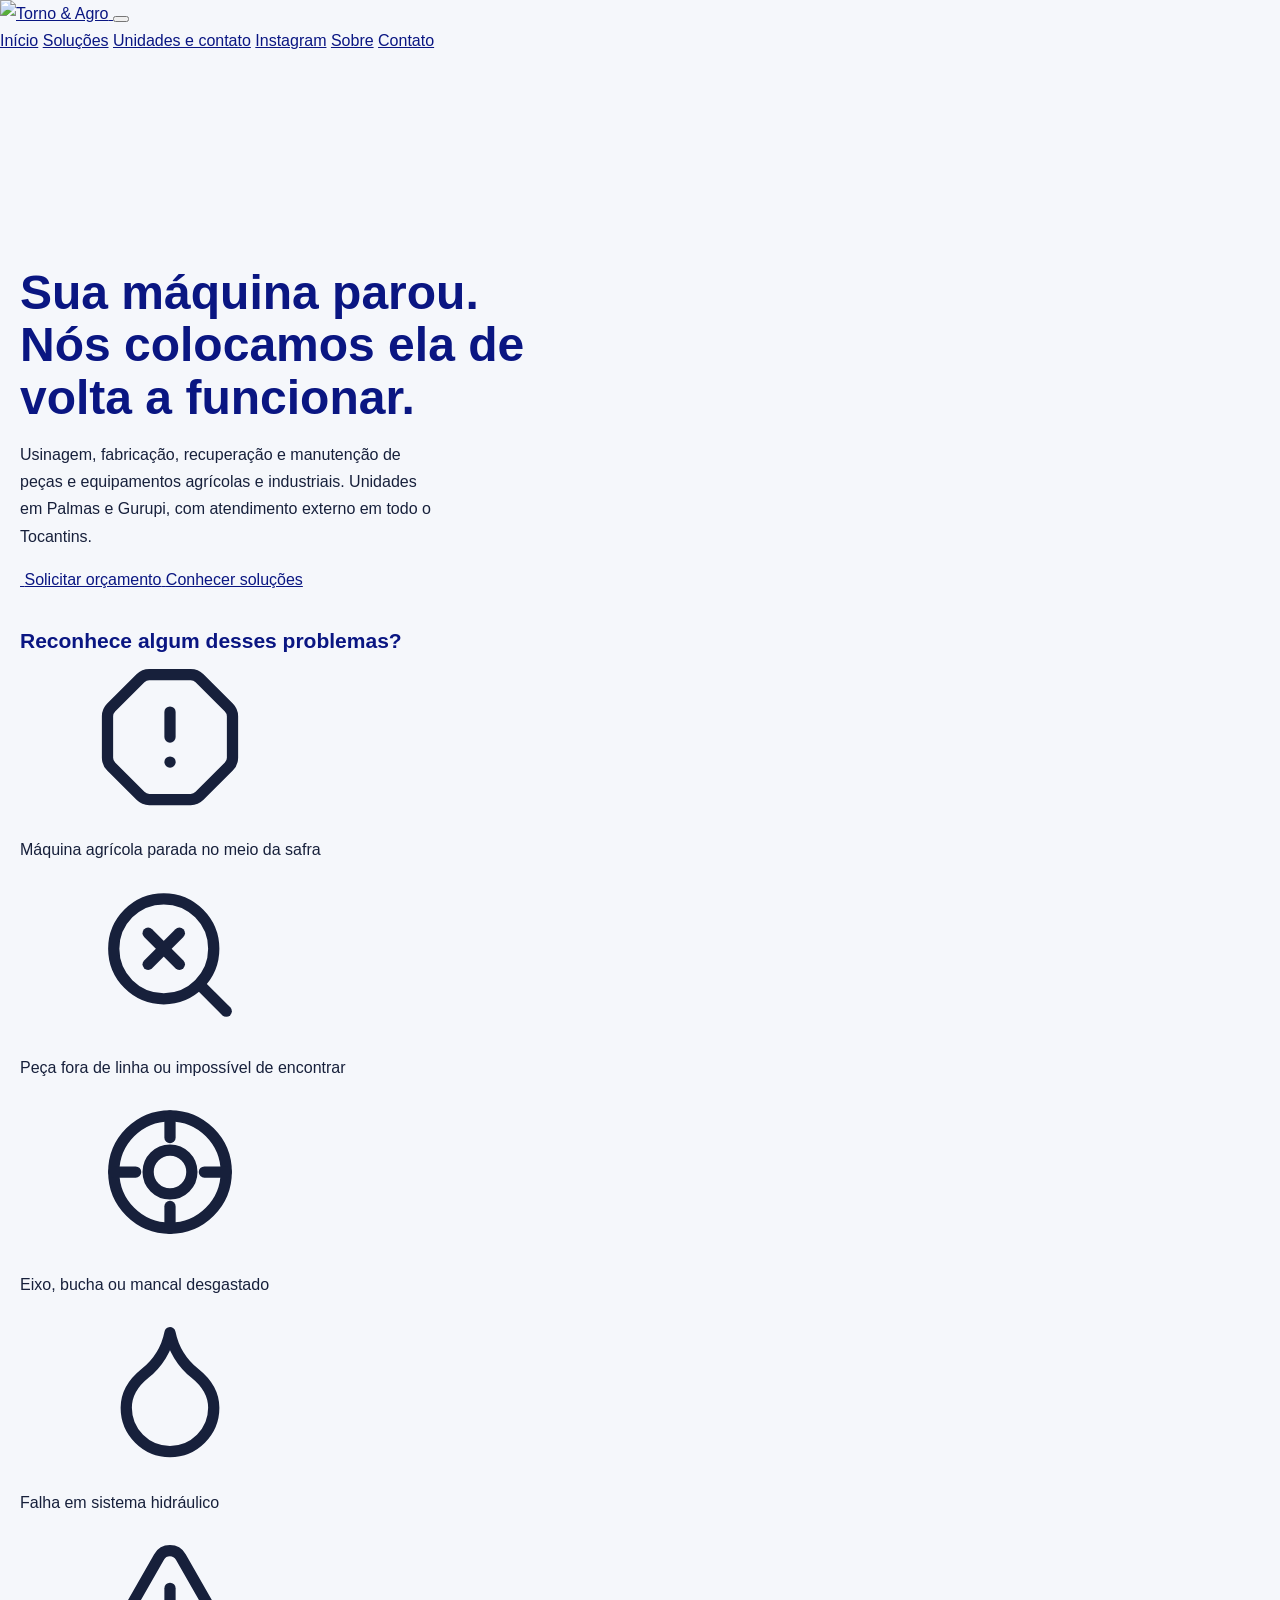
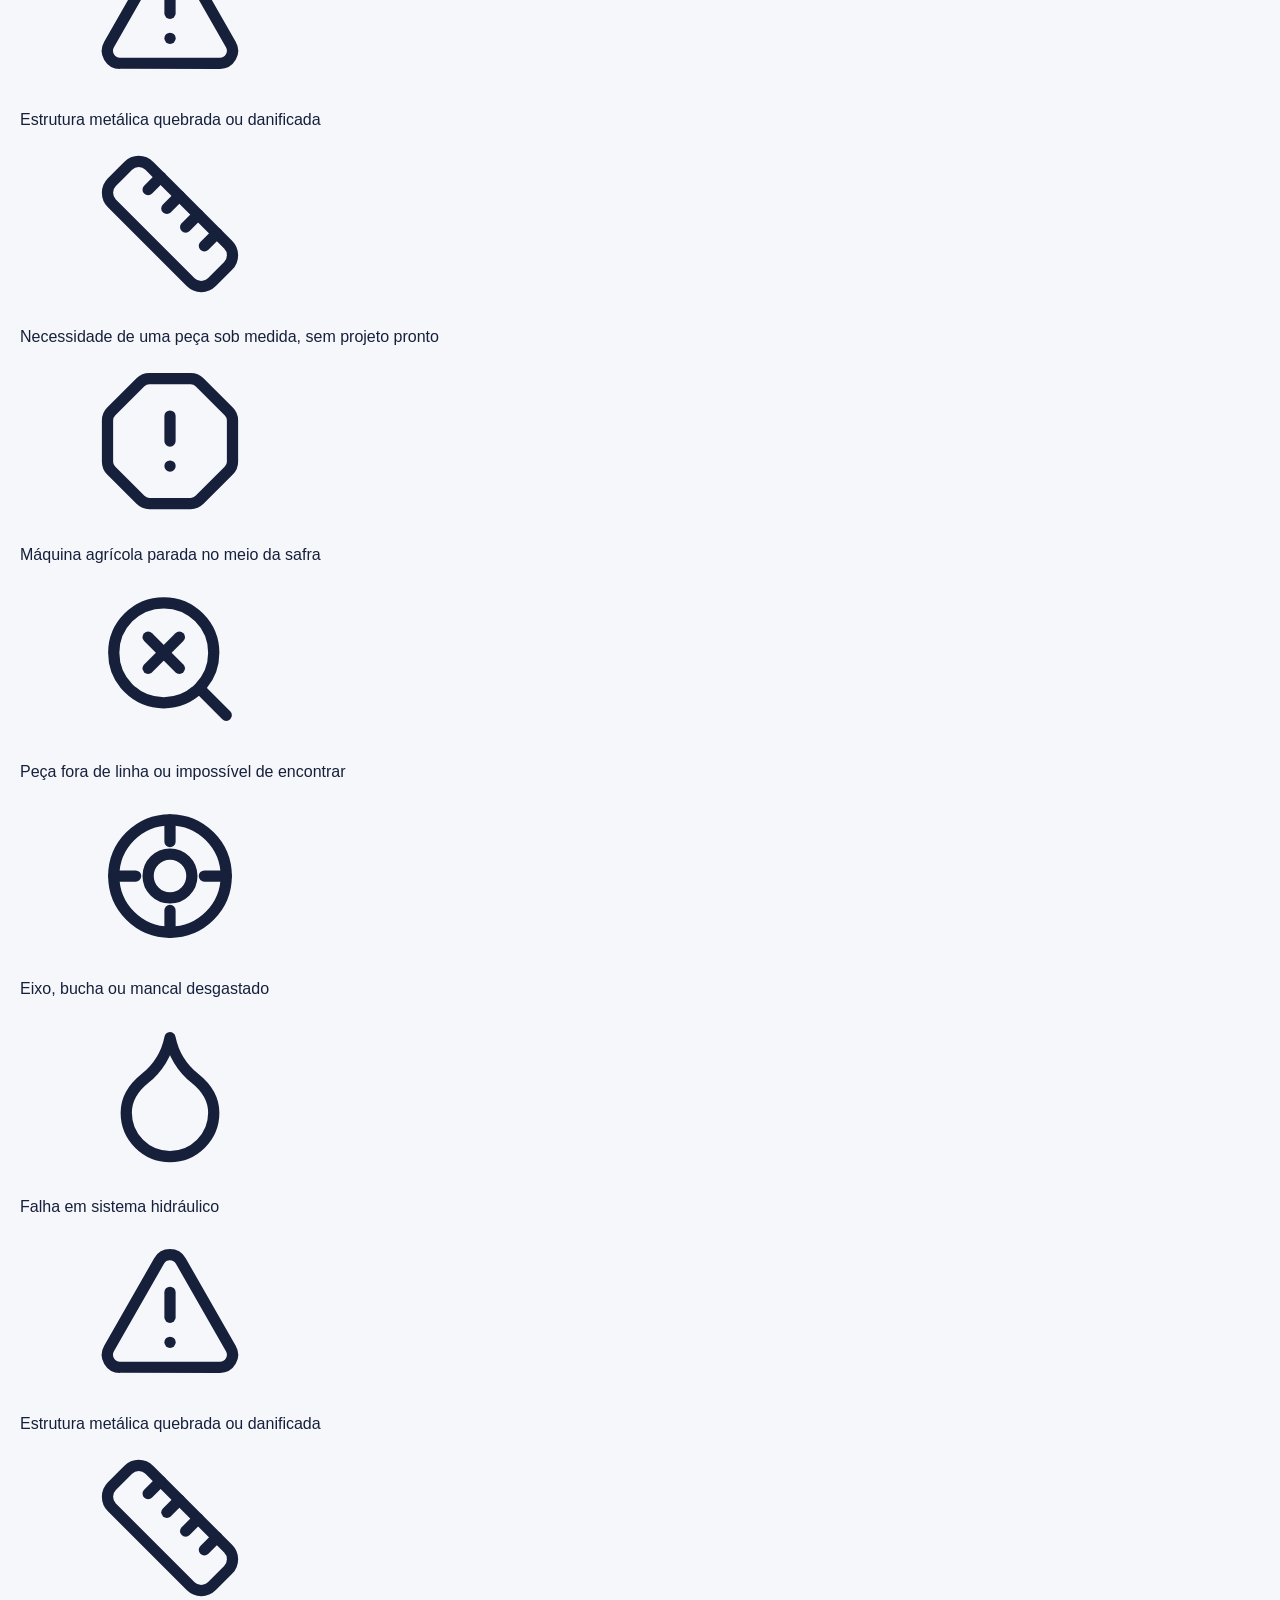
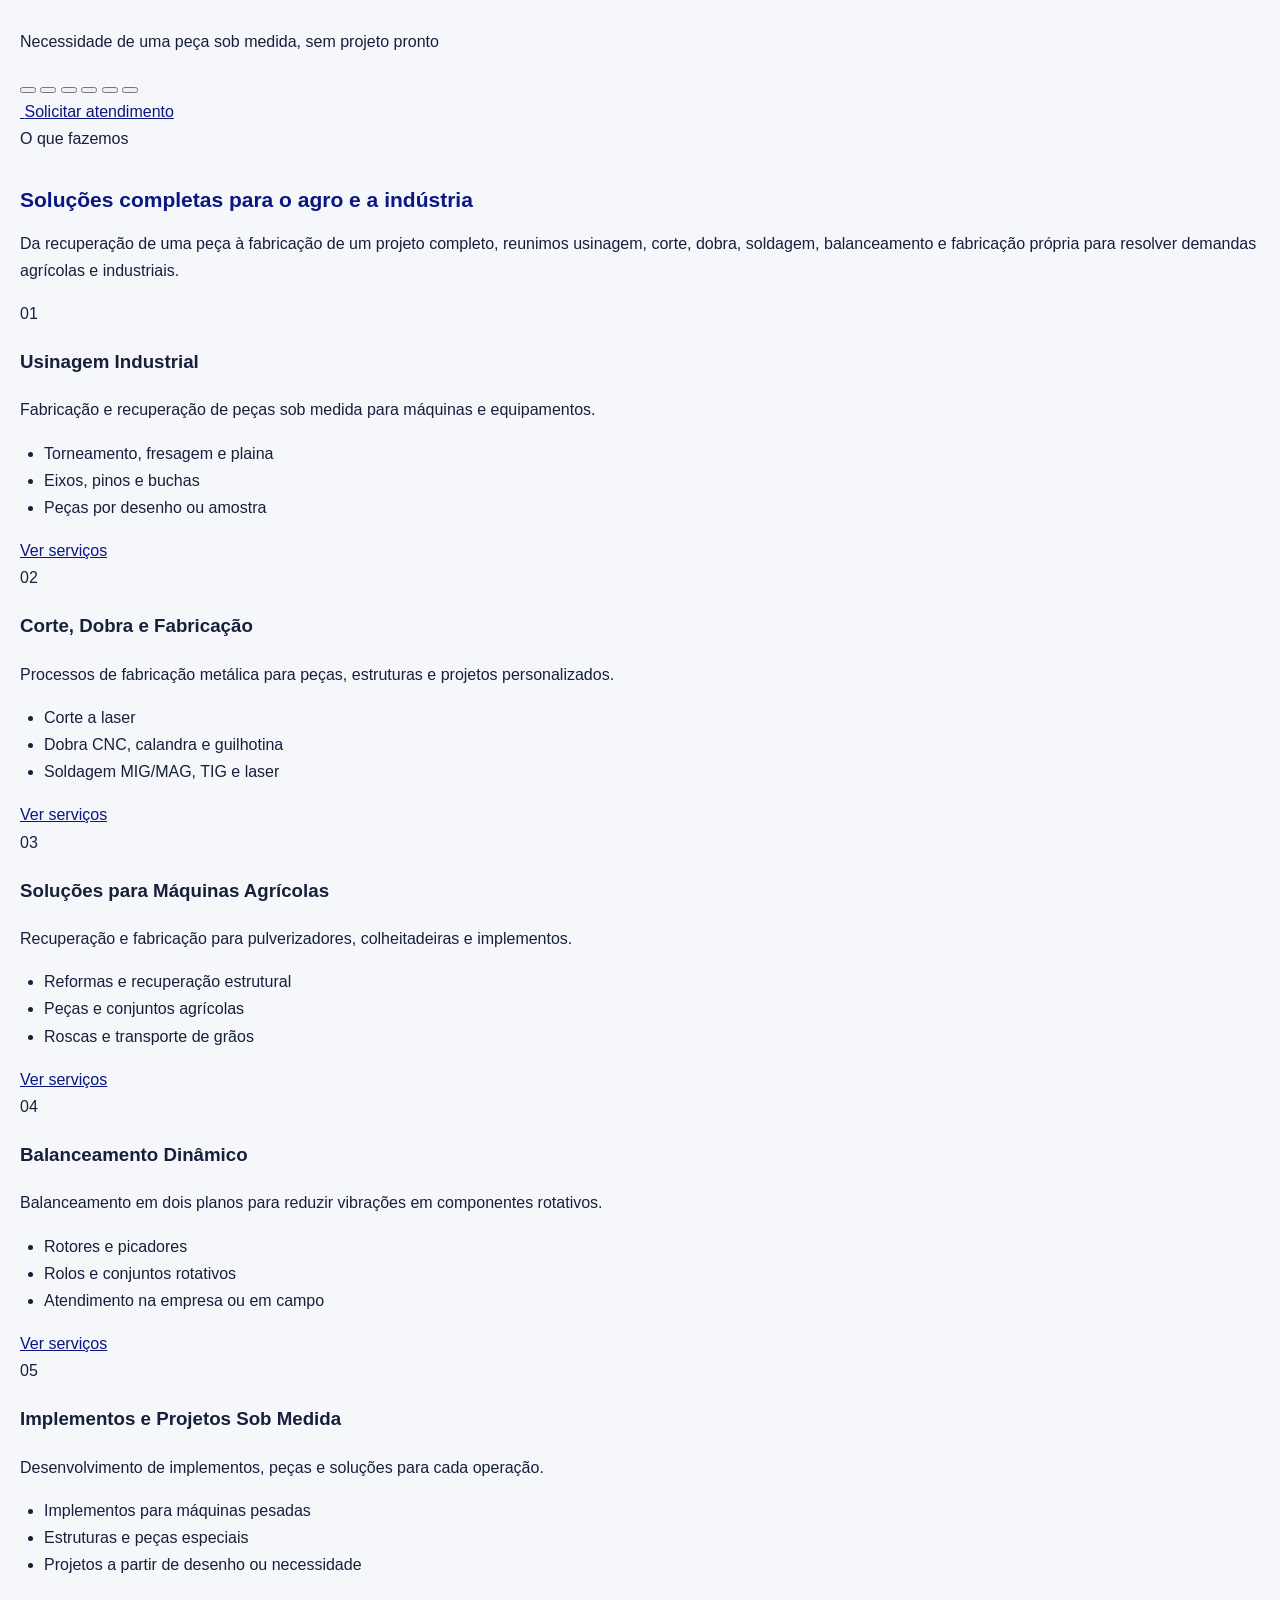
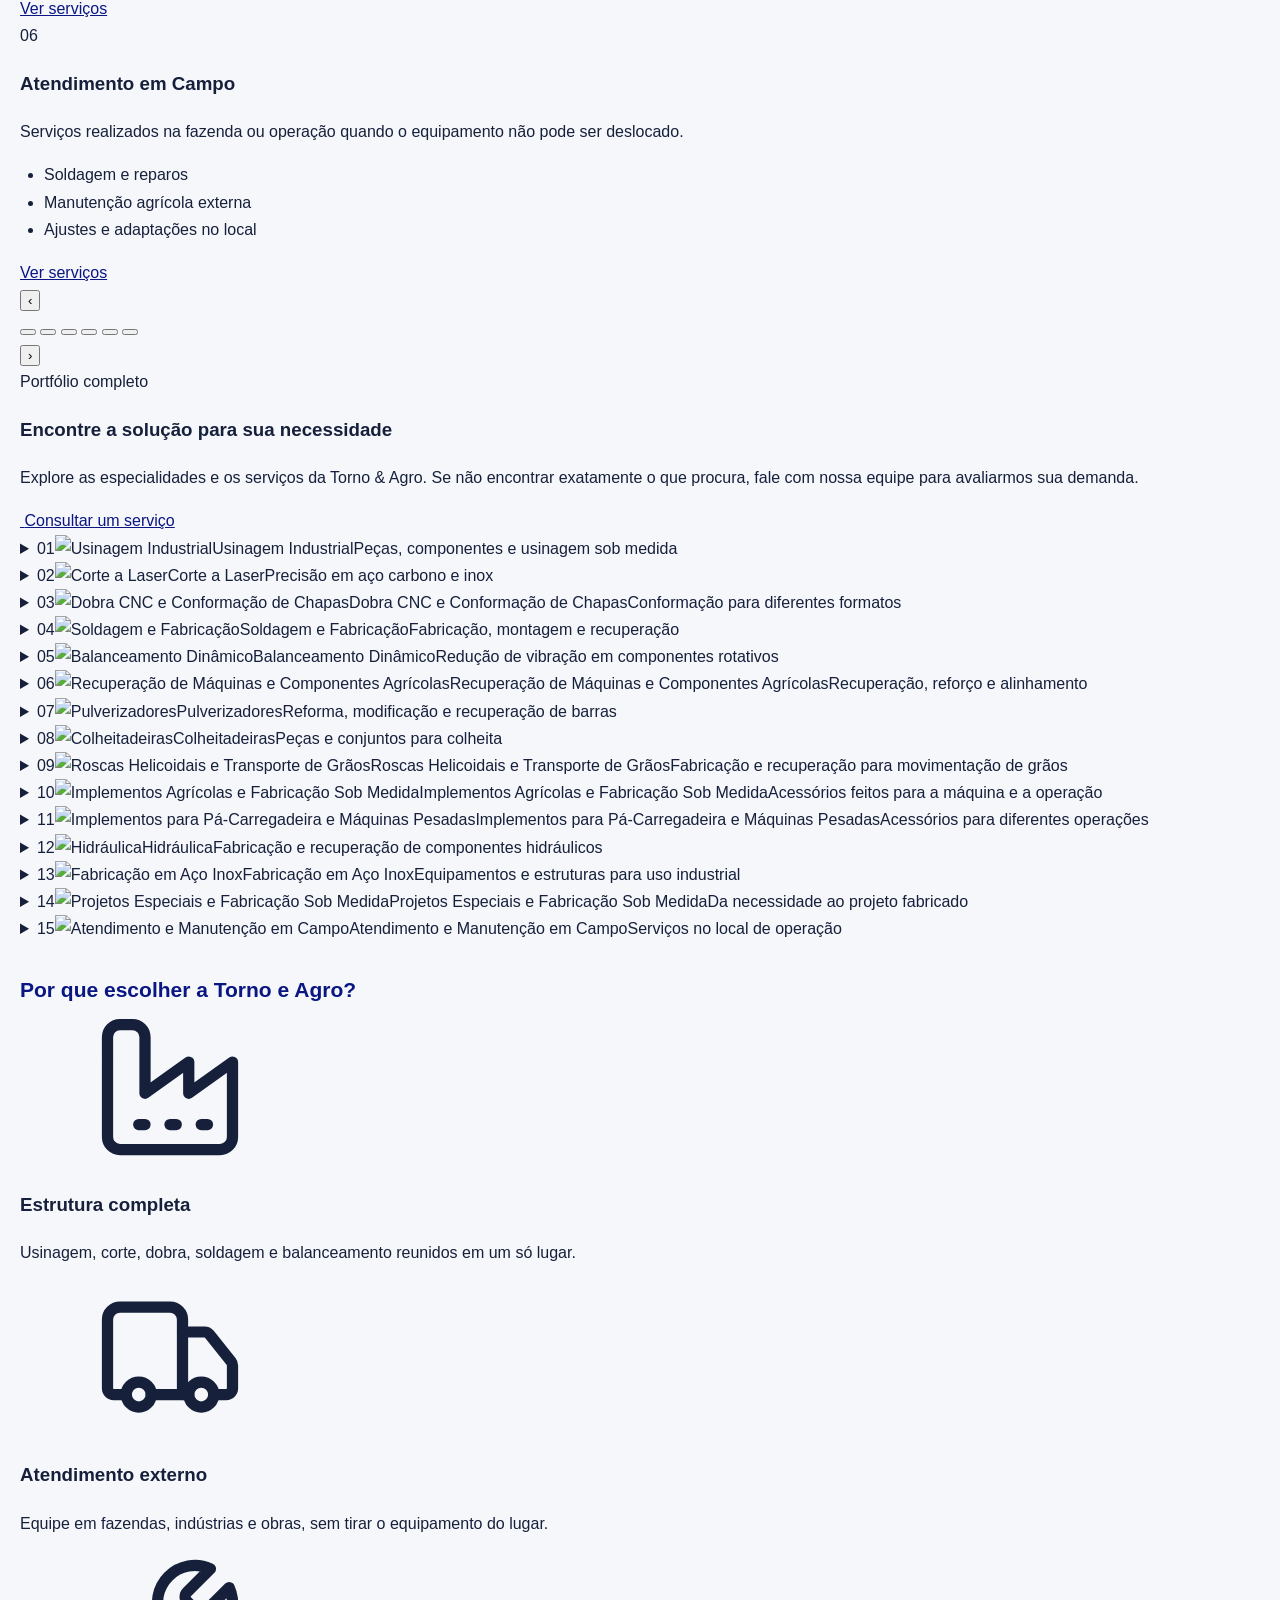
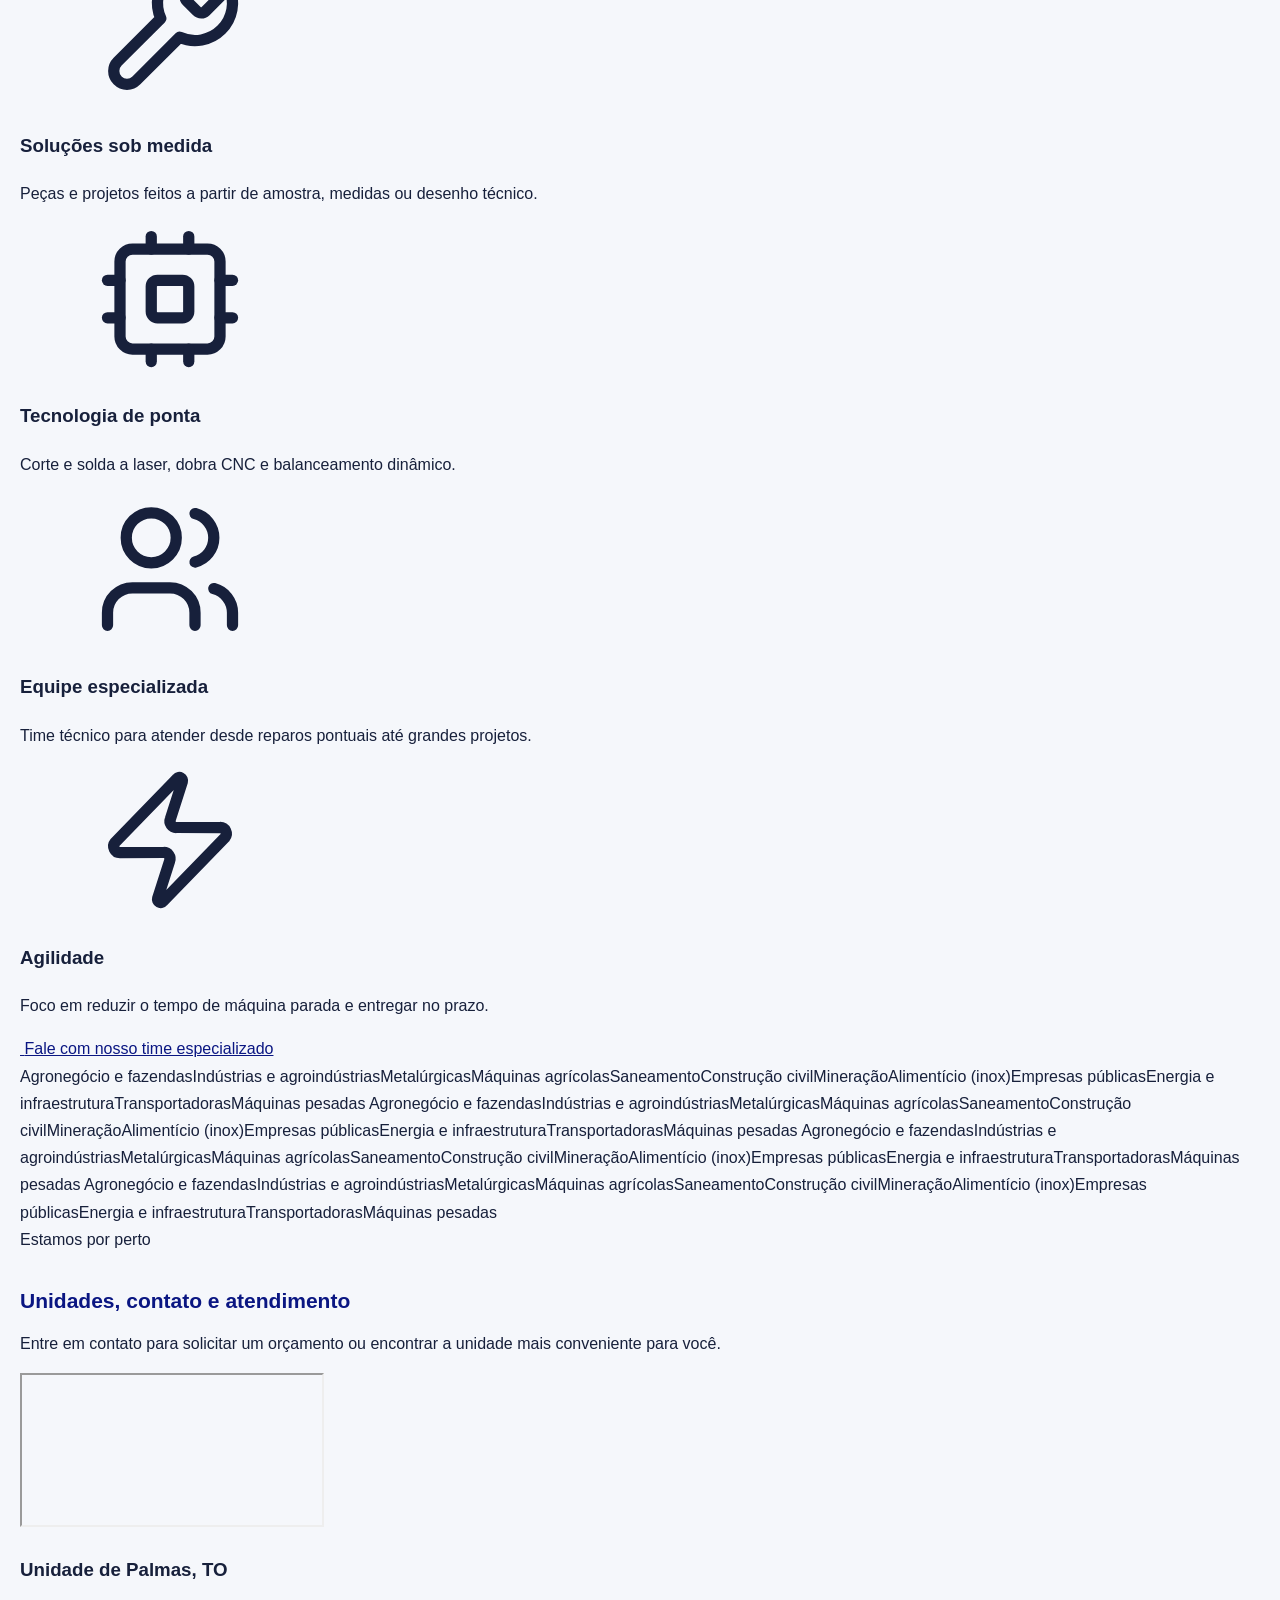
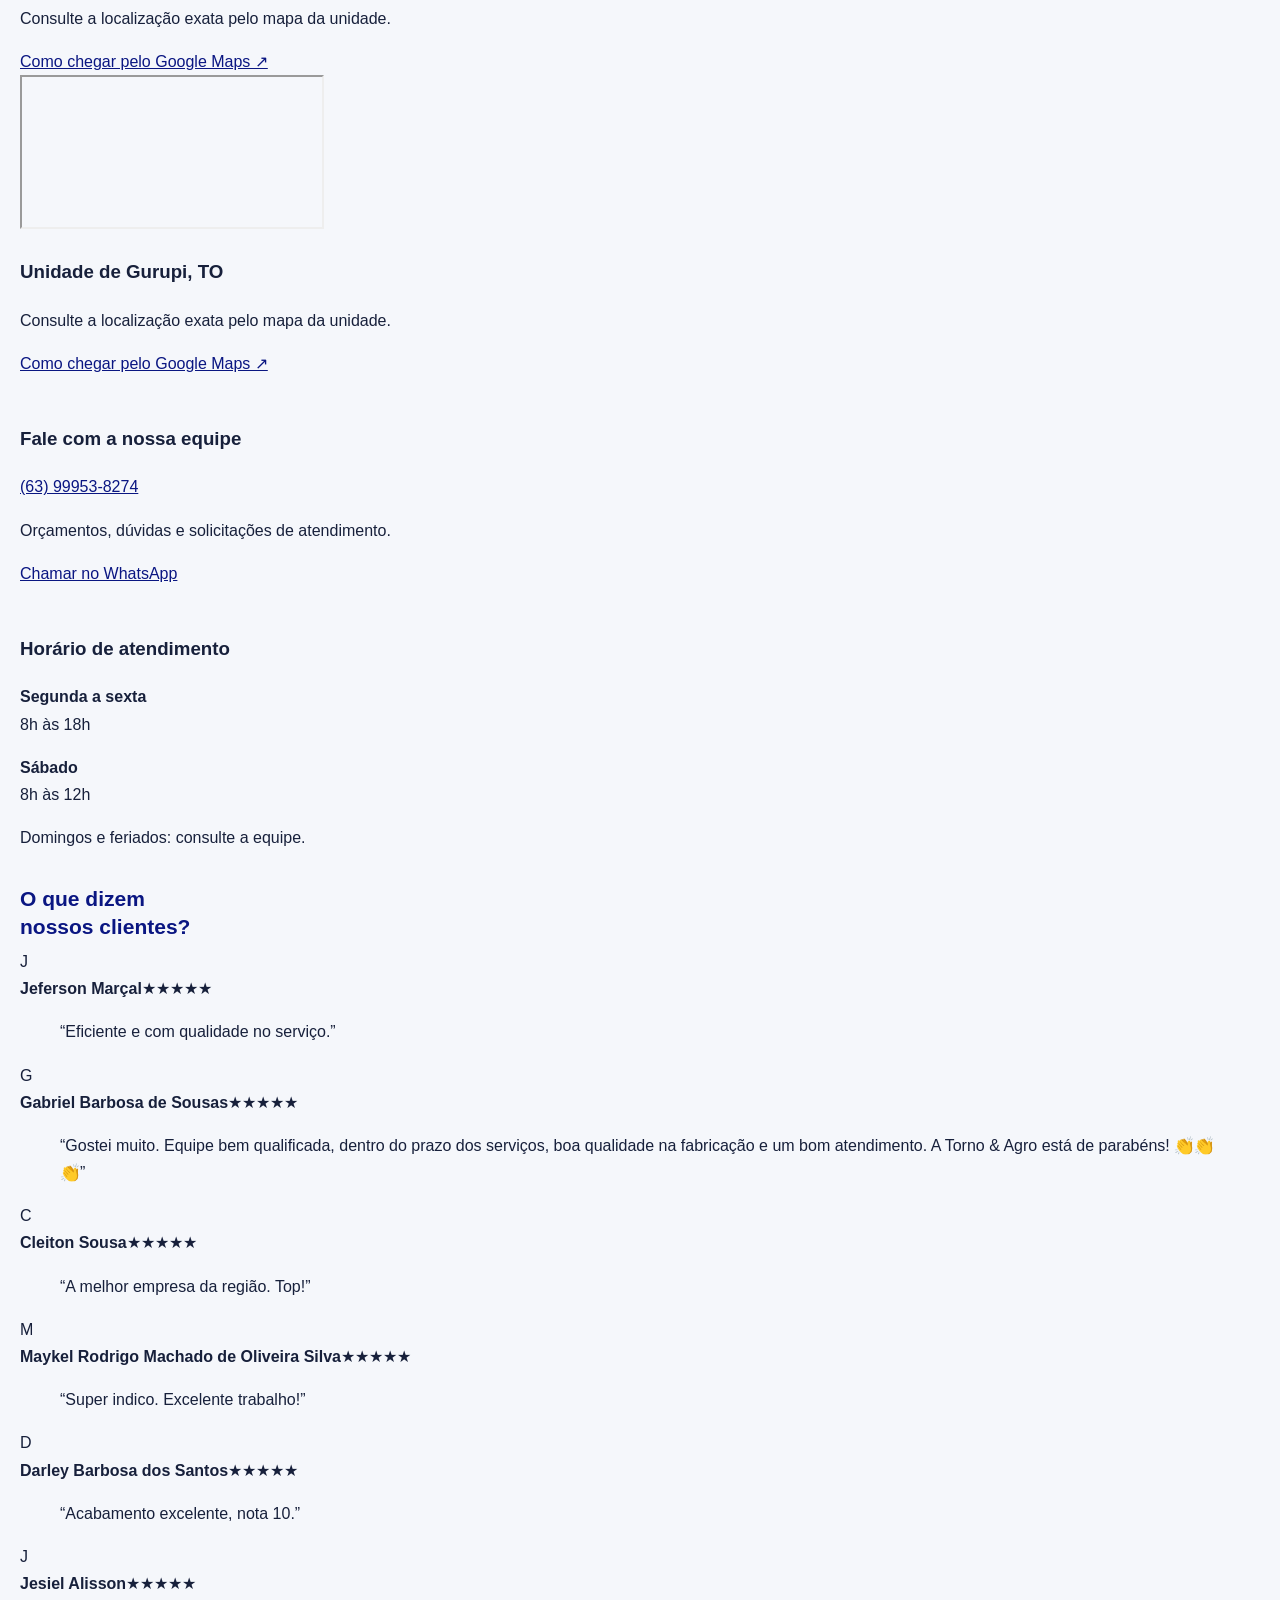
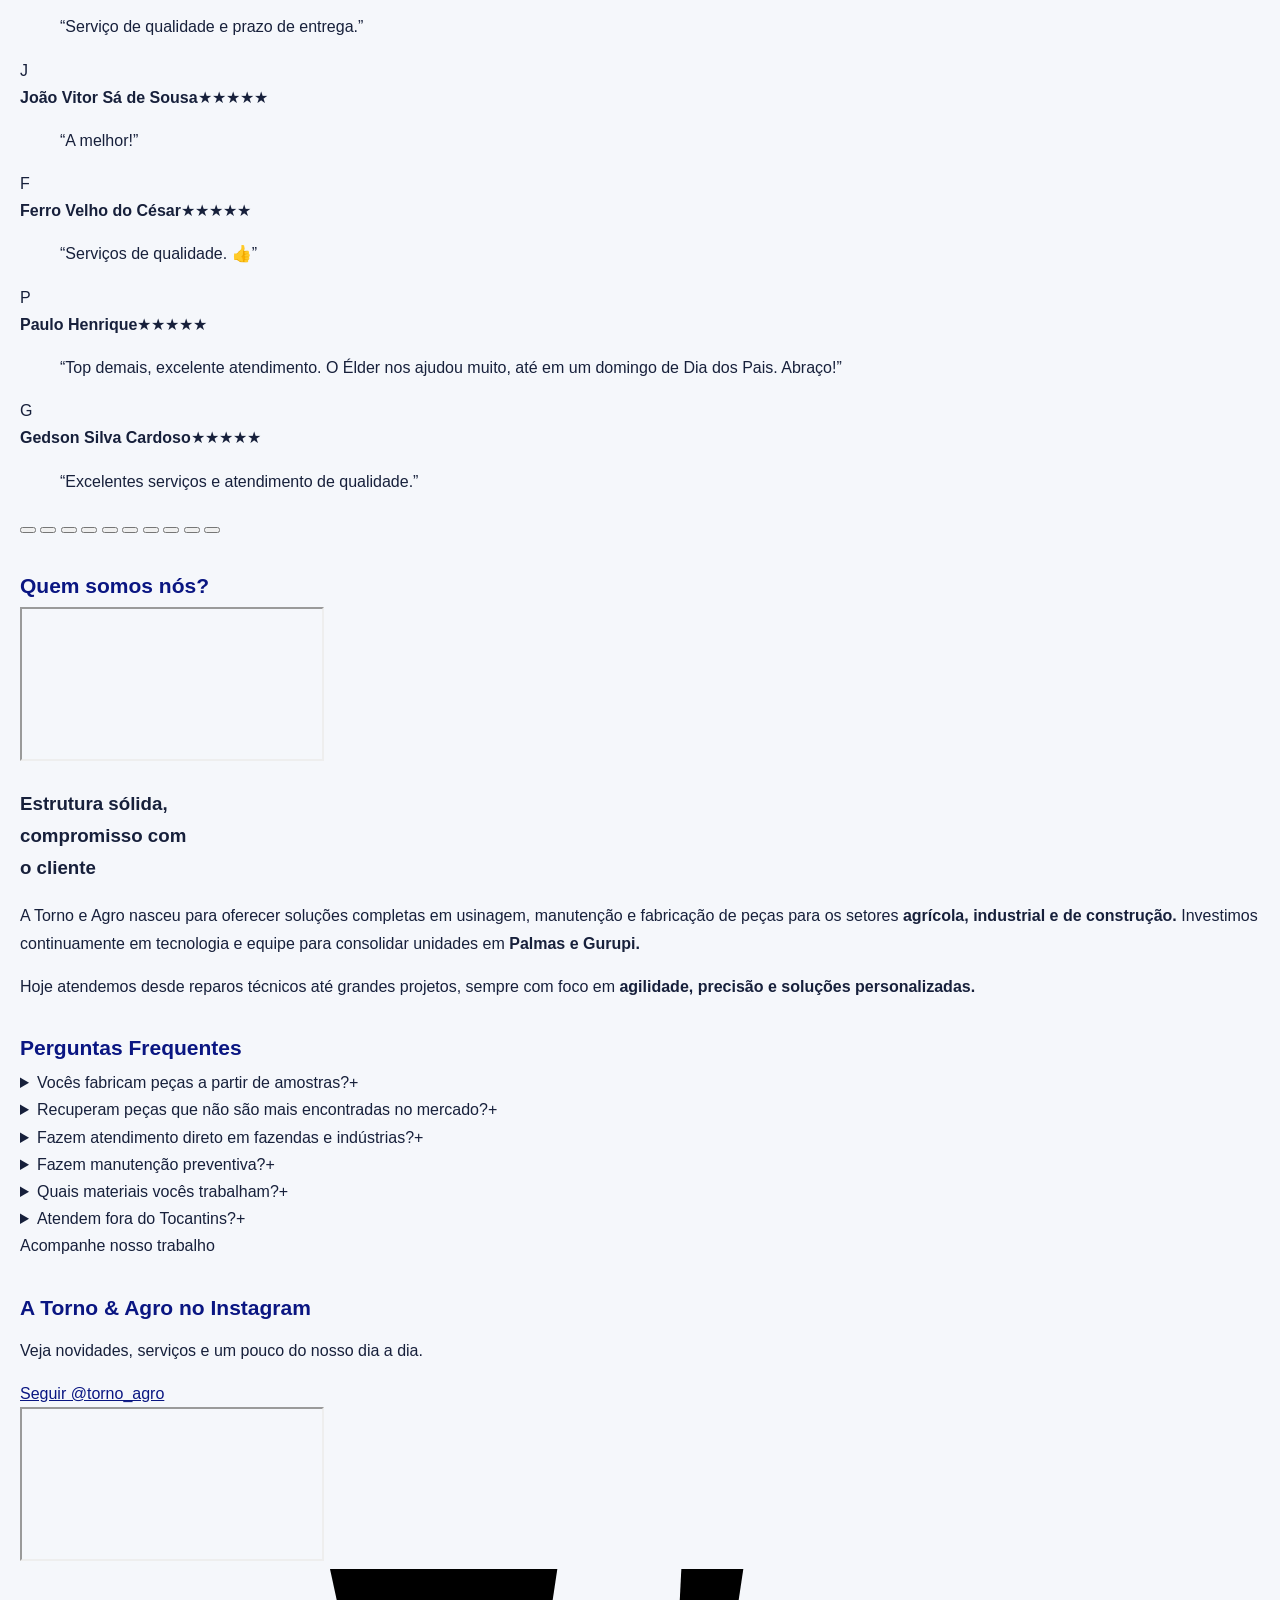
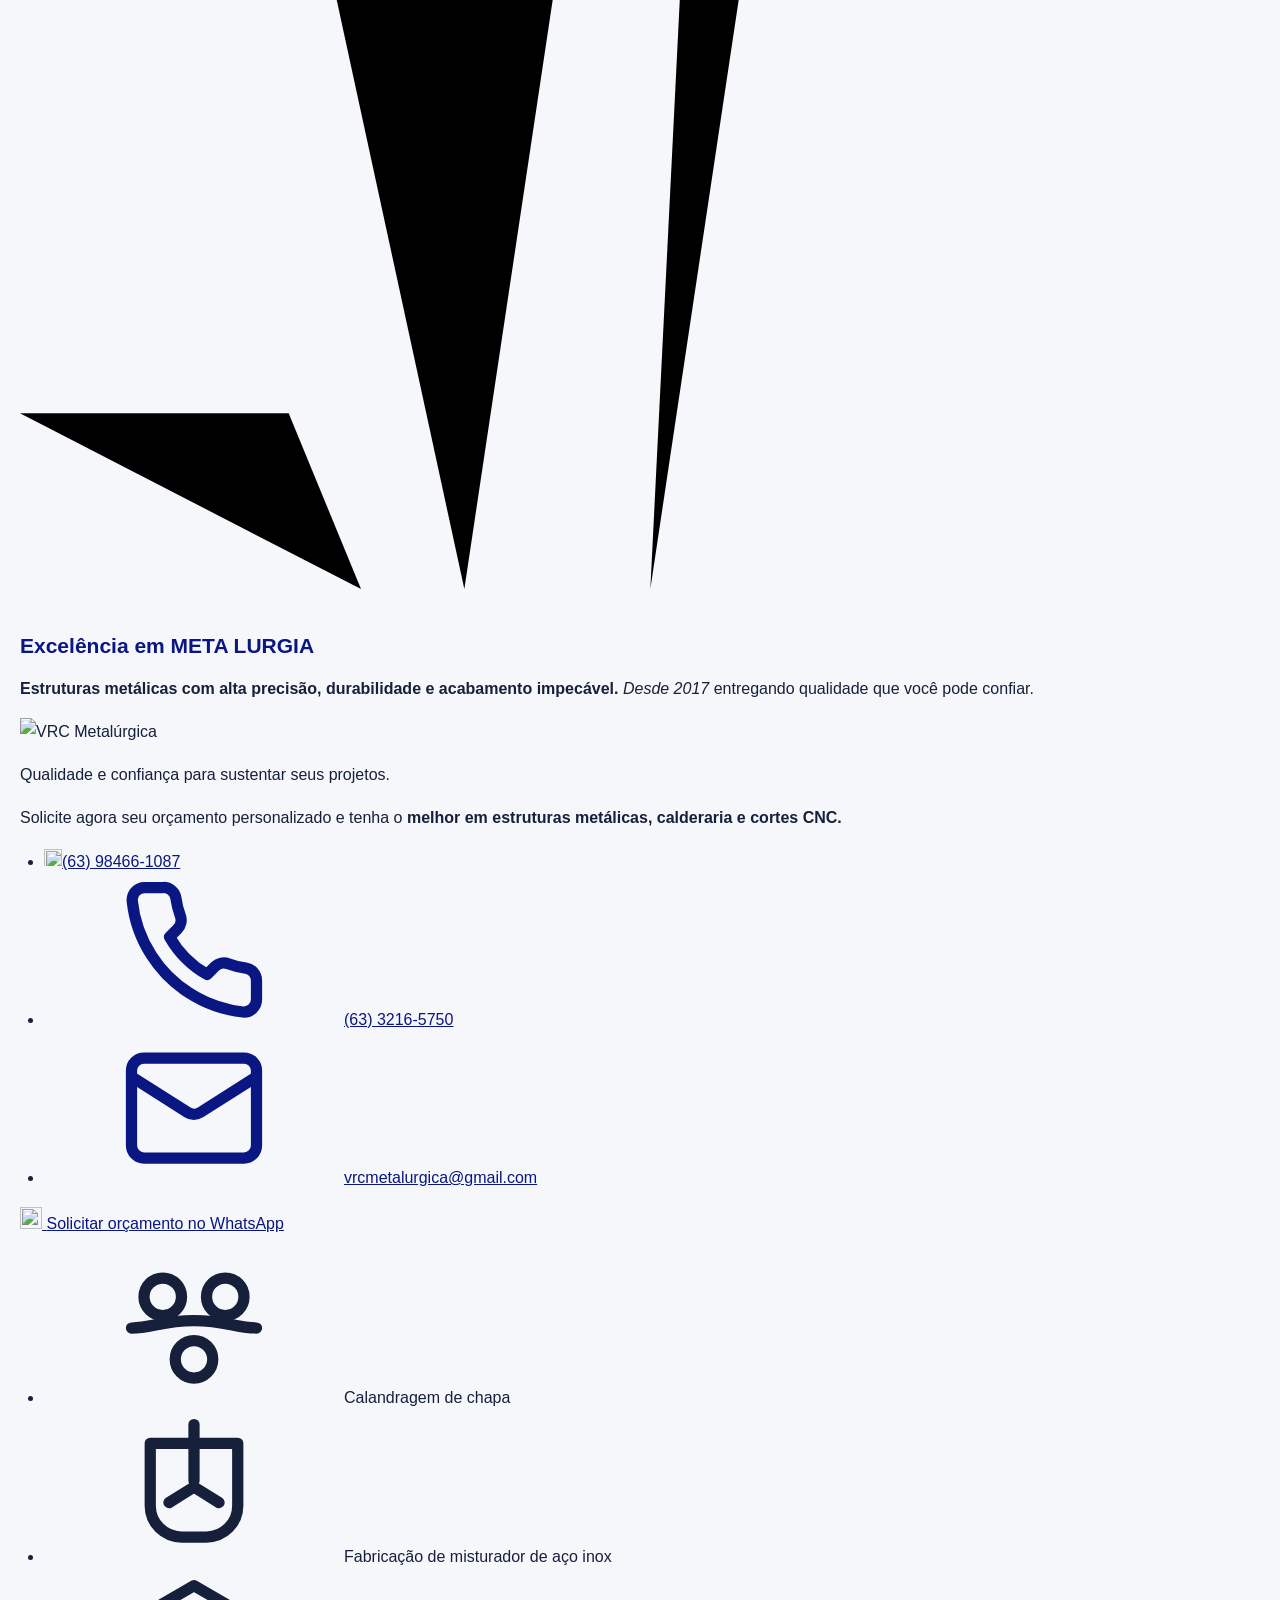
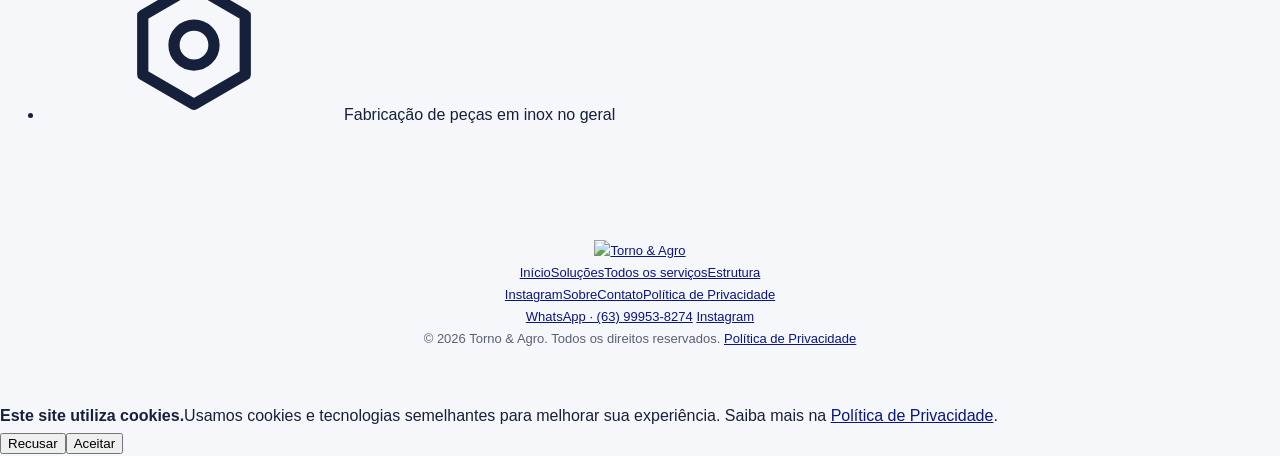
==== commit e0e119bd: "Adiciona site com as tags e alterações de design 17/11" ====
--- a/index.html
+++ b/index.html
@@ -2,21 +2,15 @@
 <html lang="pt-BR">
   <head>
     <meta charset="UTF-8" />
-    <!-- Google Tag Manager + Google Ads (conversões de WhatsApp e Google Maps tratadas em script.js) -->
-    <script>
-      window.dataLayer = window.dataLayer || [];
-      function gtag(){dataLayer.push(arguments);}
-      gtag('js', new Date());
-      (function(w,d,s,l,i){w[l]=w[l]||[];w[l].push({'gtm.start':new Date().getTime(),event:'gtm.js'});var f=d.getElementsByTagName(s)[0],j=d.createElement(s),dl=l!='dataLayer'?'&l='+l:'';j.async=true;j.src='https://www.googletagmanager.com/gtm.js?id='+i+dl;f.parentNode.insertBefore(j,f);})(window,document,'script','dataLayer','GTM-MTZ83QD4');
-    </script>
-    <!-- End Google Tag Manager -->
+    <!-- Google Tag Manager e Google Ads são carregados somente após aceite de cookies. -->
     <meta name="viewport" content="width=device-width, initial-scale=1" />
+    <meta name="color-scheme" content="light" />
     <meta name="description" content="Torno & Agro — usinagem, fabricação, recuperação e manutenção de peças e equipamentos." />
     <title>Torno & Agro</title>
     <link rel="icon" type="image/png" href="https://tornoeagro.wordpress.com/wp-content/uploads/2026/10/design-sem-nome-3.png?w=1024&amp;allow_lossy=1" />
     <link rel="apple-touch-icon" href="https://tornoeagro.wordpress.com/wp-content/uploads/2026/10/design-sem-nome-3.png?w=1024&amp;allow_lossy=1" />
     <link rel="preconnect" href="https://tornoeagroimg.wordpress.com" crossorigin />
-    <link rel="preload" as="image" href="https://tornoeagroimg.wordpress.com/wp-content/uploads/2026/11/design-sem-nome-1.webp?allow_lossy=1" media="(min-width: 821px)" fetchpriority="high" />
+    <link rel="preload" as="image" href="https://tornoeagroimg.wordpress.com/wp-content/uploads/2026/11/design-sem-nome-3.webp?w=1024&amp;allow_lossy=1" media="(min-width: 821px)" fetchpriority="high" />
     <link rel="preload" as="image" href="https://tornoeagroimg.wordpress.com/wp-content/uploads/2026/11/design-sem-nome-2.webp?w=569&amp;allow_lossy=1" media="(max-width: 820px)" fetchpriority="high" />
     <link rel="preconnect" href="https://fonts.googleapis.com" />
     <link rel="preconnect" href="https://fonts.gstatic.com" crossorigin />
@@ -24,9 +18,6 @@
     <link rel="stylesheet" href="style.css" />
   </head>
   <body>
-    <!-- Google Tag Manager (noscript) -->
-    <noscript><iframe src="https://www.googletagmanager.com/ns.html?id=GTM-MTZ83QD4" height="0" width="0" style="display:none;visibility:hidden"></iframe></noscript>
-    <!-- End Google Tag Manager (noscript) -->
     <svg width="0" height="0" style="position:absolute" aria-hidden="true" focusable="false">
       <defs>
         <symbol id="ic-stop" viewBox="0 0 24 24" fill="none" stroke="currentColor" stroke-width="1.8" stroke-linecap="round" stroke-linejoin="round"><path d="M15.312 2a2 2 0 0 1 1.414.586l4.688 4.688A2 2 0 0 1 22 8.688v6.624a2 2 0 0 1-.586 1.414l-4.688 4.688a2 2 0 0 1-1.414.586H8.688a2 2 0 0 1-1.414-.586l-4.688-4.688A2 2 0 0 1 2 15.312V8.688a2 2 0 0 1 .586-1.414l4.688-4.688A2 2 0 0 1 8.688 2z"/><path d="M12 8v4"/><path d="M12 16h.01"/></symbol>
@@ -71,10 +62,15 @@
 
     <main>
       <section class="hero" aria-labelledby="hero-title">
-        <picture class="hero-media" aria-hidden="true">
-          <source media="(max-width: 820px)" srcset="https://tornoeagroimg.wordpress.com/wp-content/uploads/2026/11/design-sem-nome-2.webp?w=569&amp;allow_lossy=1" />
-          <img src="https://tornoeagroimg.wordpress.com/wp-content/uploads/2026/11/design-sem-nome-1.webp?allow_lossy=1" alt="" fetchpriority="high" loading="eager" decoding="async" />
-        </picture>
+        <div class="hero-media" aria-hidden="true">
+          <picture class="hero-poster">
+            <source media="(max-width: 820px)" srcset="https://tornoeagroimg.wordpress.com/wp-content/uploads/2026/11/design-sem-nome-2.webp?w=569&amp;allow_lossy=1" />
+            <img src="https://tornoeagroimg.wordpress.com/wp-content/uploads/2026/11/design-sem-nome-3.webp?w=1024&amp;allow_lossy=1" alt="" fetchpriority="high" loading="eager" decoding="async" />
+          </picture>
+          <video class="hero-video" autoplay muted loop playsinline preload="auto" aria-hidden="true" poster="https://tornoeagroimg.wordpress.com/wp-content/uploads/2026/11/design-sem-nome-3.webp?w=1024&amp;allow_lossy=1">
+            <source src="https://kpypmlrsocnovwmxvtyi.supabase.co/storage/v1/object/public/videos/2c2c28d5-5c49-4f7e-80d5-9094d9a1d577.mp4" type="video/mp4" />
+          </video>
+        </div>
 
         <div class="hero-copy">
           <h1 id="hero-title">Sua máquina parou.<br />Nós colocamos ela de<br />volta a funcionar.</h1>
@@ -520,20 +516,24 @@
         <a class="footer-brand" href="#inicio" aria-label="Torno e Agro — início"><img src="https://tornoeagro.wordpress.com/wp-content/uploads/2026/07/desktop-tornoagro-1.png?w=1024&amp;allow_lossy=1" alt="Torno & Agro" /></a>
         <nav class="footer-links" aria-label="Navegação do rodapé">
           <div><a href="#inicio">Início</a><a href="#estrutura">Soluções</a><a href="#catalogo">Todos os serviços</a><a href="#estrutura">Estrutura</a></div>
-          <div><a href="#instagram">Instagram</a><a href="#sobre">Sobre</a><a href="#unidades">Contato</a></div>
+          <div><a href="#instagram">Instagram</a><a href="#sobre">Sobre</a><a href="#unidades">Contato</a><a href="/politicadeprivacidade/">Política de Privacidade</a></div>
         </nav>
         <div class="footer-social">
           <a href="https://api.whatsapp.com/send/?phone=5563999538274&text&type=phone_number&app_absent=0&utm_source=ig" target="_blank" rel="noopener noreferrer" data-whatsapp><img src="https://cdn.simpleicons.org/whatsapp/FFFFFF" alt="" />WhatsApp · (63) 99953-8274</a>
           <a href="https://www.instagram.com/torno_agro/" target="_blank" rel="noopener noreferrer"><img src="https://cdn.simpleicons.org/instagram/FFFFFF" alt="" />Instagram</a>
         </div>
       </div>
-      <div class="footer-bottom">© 2026 Torno &amp; Agro. Todos os direitos reservados.</div>
+      <div class="footer-bottom">© 2026 Torno &amp; Agro. Todos os direitos reservados. <a href="/politicadeprivacidade/">Política de Privacidade</a></div>
     </footer>
 
     <a class="floating-whatsapp" href="https://api.whatsapp.com/send/?phone=5563999538274&text&type=phone_number&app_absent=0&utm_source=ig" target="_blank" rel="noopener noreferrer" data-whatsapp aria-label="Falar com a Torno e Agro pelo WhatsApp">
       <img src="https://cdn.simpleicons.org/whatsapp/FFFFFF" alt="" aria-hidden="true" />
     </a>
 
+    <section class="cookie-notice" id="cookie-notice" role="dialog" aria-label="Preferências de cookies" aria-live="polite" hidden>
+      <div class="cookie-notice-copy"><strong>Este site utiliza cookies.</strong><span>Usamos cookies e tecnologias semelhantes para melhorar sua experiência. Saiba mais na <a href="/politicadeprivacidade/">Política de Privacidade</a>.</span></div>
+      <div class="cookie-notice-actions"><button type="button" data-cookie-choice="reject">Recusar</button><button type="button" data-cookie-choice="accept">Aceitar</button></div>
+    </section>
     <script src="script.js"></script>
   </body>
 </html>
--- a/style.css
+++ b/style.css
@@ -1,3881 +1,21 @@
-:root {
-  --blue: #0a1682;
-  --green: #00d608;
-  --green-dark: #00a21d;
-  --white: #fff;
-}
-
-* {
-  box-sizing: border-box;
-}
-
-html {
-  scroll-behavior: smooth;
-}
-
-body {
-  margin: 0;
-  background: var(--blue);
-  color: var(--white);
-  font-family: "Atkinson Hyperlegible", Arial, sans-serif;
-  font-weight: 400;
-}
-
-a {
-  color: inherit;
-  text-decoration: none;
-}
-
-.site-header {
-  position: fixed;
-  z-index: 100;
-  top: 0;
-  right: 0;
-  left: 0;
-  height: 78px;
-  padding: 12px 24px 0;
-  pointer-events: none;
-}
-
-.navbar {
-  width: min(1300px, 100%);
-  height: 58px;
-  margin: 0 auto;
-  padding: 0 25px 0 22px;
-  display: flex;
-  align-items: center;
-  justify-content: space-between;
-  border: 1px solid rgba(10, 22, 130, 0.06);
-  border-radius: 16px;
-  background: rgba(255, 255, 255, 0.98);
-  box-shadow: 0 10px 30px rgba(0, 5, 64, 0.2);
-  pointer-events: auto;
-}
-
-.brand {
-  display: flex;
-  align-items: center;
-  flex: 0 0 145px;
-}
-
-.brand img {
-  display: block;
-  width: 145px;
-  height: auto;
-}
-
-.nav-links {
-  width: min(100%, 895px);
-  margin-left: 50px;
-  display: flex;
-  align-items: center;
-  justify-content: space-between;
-}
-
-.nav-links a {
-  color: var(--blue);
-  font-size: 14px;
-  line-height: 1;
-  text-transform: uppercase;
-  transition: color 180ms ease, transform 180ms ease;
-}
-
-.nav-links a:not(.contact-link):hover,
-.nav-links a:not(.contact-link):focus-visible {
-  color: var(--green-dark);
-}
-
-.nav-links .contact-link {
-  min-width: 118px;
-  padding: 8px 19px 7px;
-  border-radius: 999px;
-  background: linear-gradient(90deg, #0e9a1c 0%, #00d608 100%);
-  color: #fff;
-  text-align: center;
-}
-
-.nav-links .contact-link:hover,
-.nav-links .contact-link:focus-visible {
-  transform: translateY(-1px);
-}
-
-.menu-toggle {
-  display: none;
-}
-
-.hero {
-  min-height: 707px;
-  height: 100vh;
-  padding-top: 78px;
-  overflow: hidden;
-  display: grid;
-  grid-template-columns: 53% 47%;
-  align-items: center;
-  background: var(--blue);
-}
-
-.machine-wrap {
-  align-self: stretch;
-  position: relative;
-}
-
-.machine {
-  position: absolute;
-  z-index: 1;
-  left: 18px;
-  bottom: 43px;
-  width: 735px;
-  max-width: calc(100% + 18px);
-  height: auto;
-  display: block;
-  filter: drop-shadow(0 13px 10px rgba(0, 0, 0, 0.22));
-}
-
-.hero-copy {
-  position: relative;
-  z-index: 2;
-  width: 510px;
-  margin: -1px 0 0 11px;
-}
-
-.hero h1 {
-  margin: 0 0 27px;
-  color: transparent;
-  background: linear-gradient(90deg, #70ff00 0%, #00ff4f 100%);
-  background-clip: text;
-  -webkit-background-clip: text;
-  -webkit-text-fill-color: transparent;
-  font-size: 48px;
-  line-height: 0.965;
-  letter-spacing: -1.4px;
-  font-weight: 400;
-}
-
-.hero p {
-  width: 500px;
-  margin: 0 0 29px;
-  font-size: 17px;
-  line-height: 1.39;
-}
-
-.hero-actions {
-  width: 500px;
-  display: grid;
-  gap: 8px;
-}
-
-.button {
-  height: 51px;
-  border-radius: 10px;
-  display: flex;
-  align-items: center;
-  justify-content: center;
-  font-size: 14px;
-  line-height: 1;
-  text-transform: uppercase;
-  transition: transform 180ms ease, filter 180ms ease, background 180ms ease;
-}
-
-.button:hover,
-.button:focus-visible {
-  transform: translateY(-2px);
-}
-
-.button.primary {
-  position: relative;
-  background: linear-gradient(90deg, #0c7418 0%, #00a21d 100%);
-  color: #fff;
-}
-
-.whatsapp-icon {
-  position: absolute;
-  left: 19px;
-  width: 24px;
-  height: 24px;
-  object-fit: contain;
-}
-
-.button.secondary {
-  border: 3px solid var(--green-dark);
-  background: transparent;
-}
-
-.button.secondary:hover,
-.button.secondary:focus-visible {
-  background: rgba(0, 214, 8, 0.08);
-}
-
-.anchor-target {
-  position: absolute;
-}
-
-.glow-divider {
-  width: min(1150px, calc(100% - 110px));
-  height: 1px;
-  margin: 0 auto;
-  background: linear-gradient(90deg, rgba(10, 22, 130, 0) 0%, rgba(255, 255, 255, 0.88) 50%, rgba(10, 22, 130, 0) 100%);
-}
-
-.problems-section {
-  padding: 46px 55px 58px;
-  background: var(--blue);
-  text-align: center;
-  scroll-margin-top: 78px;
-}
-
-.section-title {
-  margin: 0 0 38px;
-  color: #fff;
-  font-size: 30px;
-  line-height: 1.15;
-  font-weight: 400;
-}
-
-.problem-rows {
-  width: min(760px, 64vw);
-  margin: 0 auto 34px;
-  display: grid;
-  gap: 14px;
-}
-
-.problem-row {
-  display: grid;
-  grid-template-columns: repeat(3, minmax(0, 1fr));
-  gap: 14px;
-}
-
-.problem-card {
-  min-height: 172px;
-  padding: 22px 16px 20px;
-  border-bottom: 4px solid #28d246;
-  border-radius: 14px;
-  display: flex;
-  flex-direction: column;
-  align-items: center;
-  gap: 13px;
-  background: #fff;
-  box-shadow: 0 12px 26px rgba(1, 7, 67, 0.28);
-  color: var(--blue);
-  text-align: center;
-  transition: transform 400ms var(--ux-ease), box-shadow 400ms var(--ux-ease);
-}
-
-.problem-card:hover {
-  transform: translateY(-5px);
-  box-shadow: 0 18px 34px rgba(1, 7, 67, 0.34);
-}
-
-.problem-icon {
-  width: 54px;
-  height: 54px;
-  flex: none;
-  border-radius: 50%;
-  display: grid;
-  place-items: center;
-  background: linear-gradient(135deg, #28d246 0%, #54f371 100%);
-  color: var(--blue);
-  transition: transform 400ms var(--ux-ease);
-}
-
-.problem-icon svg {
-  width: 27px;
-  height: 27px;
-  fill: none;
-  stroke: currentColor;
-  stroke-width: 1.8;
-  stroke-linecap: round;
-  stroke-linejoin: round;
-}
-
-.problem-card:hover .problem-icon {
-  transform: scale(1.1) rotate(-5deg);
-}
-
-.problem-card p {
-  margin: 0;
-  font-size: 16px;
-  line-height: 1.25;
-}
-
-.problem-mobile-carousel {
-  display: none;
-}
-
-.problems-cta {
-  width: min(455px, 43vw);
-  margin: 0 auto;
-}
-
-.second-divider {
-  margin-top: 3px;
-}
-
-.solutions-section {
-  padding: 48px 42px 72px;
-  background: var(--blue);
-  scroll-margin-top: 78px;
-}
-
-.solutions-heading {
-  width: min(1060px, 92%);
-  margin: 0 auto 39px;
-  text-align: center;
-}
-
-.solutions-heading h2 {
-  margin: 0 0 14px;
-  color: #fff;
-  font-size: 30px;
-  line-height: 1.18;
-  font-weight: 700;
-}
-
-.solutions-heading h2 strong {
-  color: var(--green);
-  font-weight: 700;
-}
-
-.solutions-heading p {
-  margin: 0;
-  color: #aeb2c9;
-  font-size: 17px;
-  line-height: 1.4;
-}
-
-.solutions-grid {
-  width: min(1280px, 100%);
-  margin: 0 auto;
-  display: grid;
-  grid-template-columns: repeat(4, minmax(0, 1fr));
-  align-items: start;
-  gap: 16px;
-}
-
-.solution-card {
-  min-height: 0;
-  padding: 27px 24px 24px;
-  border: 1px solid rgba(255, 255, 255, 0.13);
-  border-radius: 14px;
-  display: flex;
-  flex-direction: column;
-  background: linear-gradient(145deg, rgba(255, 255, 255, 0.045), rgba(255, 255, 255, 0.012));
-  box-shadow: 0 18px 35px rgba(1, 7, 67, 0.2);
-}
-
-.solution-card h3 {
-  margin: 0 0 8px;
-  color: var(--green);
-  font-size: 23px;
-  line-height: 1.08;
-  font-weight: 700;
-}
-
-.solution-lead {
-  min-height: 58px;
-  margin: 0 0 13px;
-  color: #fff;
-  font-size: 16px;
-  line-height: 1.2;
-}
-
-.solution-card ul {
-  margin: 0 0 7px;
-  padding: 0;
-  display: grid;
-  gap: 7px;
-  list-style: none;
-}
-
-.solution-card li {
-  min-height: 19px;
-  padding: 1px 0 0 25px;
-  color: #fff;
-  font-size: 12.5px;
-  line-height: 1.28;
-  background-image: url("https://convidatasshop.wordpress.com/wp-content/uploads/2026/07/inserir-um-titulo-31.png");
-  background-repeat: no-repeat;
-  background-position: left top;
-  background-size: 17px 17px;
-}
-
-.solution-button {
-  min-height: 38px;
-  margin-top: 11px;
-  border: 2px solid var(--green-dark);
-  border-radius: 9px;
-  display: flex;
-  align-items: center;
-  justify-content: center;
-  color: #fff;
-  font-size: 14px;
-  line-height: 1;
-  transition: transform 180ms ease, background 180ms ease;
-}
-
-.solution-button:hover,
-.solution-button:focus-visible {
-  background: linear-gradient(90deg, #0c7418 0%, #00a21d 100%);
-  transform: translateY(-2px);
-}
-
-.why-section {
-  padding: 69px 52px 82px;
-  background: #fff;
-  color: var(--blue);
-  text-align: center;
-  scroll-margin-top: 78px;
-}
-
-.why-title {
-  margin: 0 auto 54px;
-  color: var(--blue);
-  font-size: 30px;
-  line-height: 1.02;
-  font-weight: 400;
-}
-
-.why-title span,
-.why-title strong {
-  display: block;
-}
-
-.why-title strong {
-  width: max-content;
-  margin: 2px auto 0;
-  padding: 0 8px 4px;
-  background: linear-gradient(90deg, #28d246 0%, #54f371 100%);
-  color: var(--blue);
-  font-weight: 400;
-}
-
-.why-grid {
-  width: min(780px, 68vw);
-  margin: 0 auto 44px;
-  display: grid;
-  grid-template-columns: repeat(2, minmax(0, 1fr));
-  gap: 16px 20px;
-  text-align: left;
-}
-
-.why-card {
-  position: relative;
-  min-height: 116px;
-  padding: 20px 22px 20px 26px;
-  border: 1px solid rgba(255, 255, 255, 0.08);
-  border-radius: 16px;
-  display: flex;
-  align-items: center;
-  gap: 16px;
-  overflow: hidden;
-  background: linear-gradient(145deg, #0a1682 0%, #0f21a6 100%);
-  box-shadow: 0 12px 26px rgba(10, 22, 130, 0.22);
-  color: #fff;
-}
-
-.why-card::before {
-  content: "";
-  position: absolute;
-  top: 16px;
-  bottom: 16px;
-  left: 0;
-  width: 4px;
-  border-radius: 0 4px 4px 0;
-  background: linear-gradient(180deg, #28d246, #54f371);
-}
-
-.why-icon {
-  width: 54px;
-  height: 54px;
-  flex: none;
-  border-radius: 14px;
-  display: grid;
-  place-items: center;
-  background: linear-gradient(135deg, #28d246 0%, #54f371 100%);
-  color: var(--blue);
-  transition: transform 400ms var(--ux-ease);
-}
-
-.why-icon svg {
-  width: 28px;
-  height: 28px;
-  fill: none;
-  stroke: currentColor;
-  stroke-width: 1.8;
-  stroke-linecap: round;
-  stroke-linejoin: round;
-}
-
-.why-card:hover .why-icon {
-  transform: rotate(-6deg) scale(1.08);
-}
-
-.why-text h3 {
-  margin: 0 0 5px;
-  color: #54f371;
-  font-size: 19px;
-  line-height: 1.1;
-  font-weight: 700;
-}
-
-.why-text p {
-  margin: 0;
-  color: #dfe3ff;
-  font-size: 14px;
-  line-height: 1.38;
-}
-
-.why-card:nth-child(2) { transition-delay: 90ms; }
-.why-card:nth-child(3) { transition-delay: 150ms; }
-.why-card:nth-child(4) { transition-delay: 210ms; }
-.why-card:nth-child(5) { transition-delay: 270ms; }
-.why-card:nth-child(6) { transition-delay: 330ms; }
-
-.why-cta {
-  width: min(545px, 47vw);
-  margin: 0 auto;
-  color: #fff;
-  box-shadow: 0 10px 16px rgba(0, 0, 0, 0.12);
-}
-
-.dark-divider {
-  width: min(1320px, calc(100% - 100px));
-  height: 1px;
-  margin: 0 auto;
-  background: linear-gradient(90deg, rgba(255, 255, 255, 0) 0%, rgba(0, 0, 0, 0.62) 50%, rgba(255, 255, 255, 0) 100%);
-}
-
-.sectors-section {
-  min-height: 580px;
-  padding: 86px 76px 112px;
-  display: grid;
-  grid-template-columns: 390px max-content;
-  justify-content: center;
-  column-gap: 28px;
-  align-items: start;
-  background: #fff;
-  color: var(--blue);
-  scroll-margin-top: 78px;
-}
-
-.sectors-copy {
-  padding-left: 0;
-}
-
-.sectors-title {
-  margin: 0 0 43px;
-  font-size: 60px;
-  line-height: 0.9;
-  letter-spacing: -1.8px;
-  font-weight: 400;
-}
-
-.sectors-title span,
-.sectors-title strong {
-  display: block;
-  width: max-content;
-}
-
-.sectors-title strong {
-  margin-top: 8px;
-  padding: 1px 10px 8px;
-  background: linear-gradient(90deg, #28d246 0%, #54f371 100%);
-  color: var(--blue);
-  font-weight: 400;
-}
-
-.sectors-copy p {
-  margin: 0;
-  color: var(--blue);
-  font-size: 20px;
-  line-height: 1.18;
-}
-
-.sectors-tags {
-  width: max-content;
-  max-width: 100%;
-  padding-top: 5px;
-  display: grid;
-  gap: 10px;
-}
-
-.sector-row {
-  display: flex;
-  align-items: center;
-  justify-content: flex-start;
-  gap: 12px;
-}
-
-.sector-row span {
-  min-height: 38px;
-  padding: 0 20px;
-  border-radius: 999px;
-  display: flex;
-  align-items: center;
-  justify-content: center;
-  background: var(--blue);
-  font-size: 17px;
-  line-height: 1;
-  white-space: nowrap;
-}
-
-.sector-row b {
-  color: #28d246;
-  font-weight: 400;
-}
-
-@supports ((background-clip: text) or (-webkit-background-clip: text)) {
-  .sector-row b {
-    background: linear-gradient(90deg, #28d246 0%, #54f371 100%);
-    background-clip: text;
-    -webkit-background-clip: text;
-    -webkit-text-fill-color: transparent;
-  }
-}
-
-.capacity-section {
-  padding: 72px 55px 0;
-  background: var(--blue);
-  color: #fff;
-  text-align: center;
-}
-
-.capacity-heading h2 {
-  margin: 0;
-  font-size: 30px;
-  line-height: 1.02;
-  font-weight: 400;
-}
-
-.capacity-heading h2 strong,
-.projects-title strong,
-.testimonials-title strong {
-  padding: 0 4px 1px;
-  background: linear-gradient(90deg, #28d246 0%, #54f371 100%);
-  color: var(--blue);
-  line-height: 0.86;
-  font-weight: 400;
-  box-decoration-break: clone;
-  -webkit-box-decoration-break: clone;
-}
-
-
-.capacity-heading p {
-  margin: 27px 0 0;
-  font-size: 13px;
-  line-height: 1.18;
-}
-
-.units-grid {
-  width: min(1050px, 88vw);
-  margin: 48px auto 0;
-  display: grid;
-  grid-template-columns: repeat(2, minmax(0, 1fr));
-  gap: 62px;
-}
-
-.unit-card {
-  overflow: hidden;
-  border-radius: 22px;
-  background: #fff;
-  color: var(--blue);
-  text-align: left;
-  box-shadow: 0 12px 28px rgba(1, 5, 61, 0.24);
-}
-
-.map-placeholder {
-  height: 220px;
-  background: #f11518;
-}
-
-.unit-content {
-  padding: 20px 43px 19px;
-}
-
-.unit-content h3 {
-  margin: 0 0 7px;
-  color: #009b28;
-  font-size: 18px;
-  line-height: 1;
-  font-weight: 400;
-}
-
-.unit-content p {
-  margin: 0 0 15px;
-  color: #4e4e4e;
-  font-size: 12px;
-  line-height: 1.3;
-}
-
-.unit-content a {
-  min-height: 27px;
-  border-radius: 999px;
-  display: flex;
-  align-items: center;
-  justify-content: center;
-  background: var(--blue);
-  color: #4fe969;
-  font-size: 11px;
-}
-
-.capacity-cta {
-  width: min(520px, 45vw);
-  margin: 56px auto 67px;
-}
-
-.capacity-divider {
-  width: min(1160px, 92vw);
-  height: 1px;
-  margin: 0 auto;
-  background: linear-gradient(90deg, rgba(10, 22, 130, 0), rgba(255, 255, 255, 0.8), rgba(10, 22, 130, 0));
-}
-
-.projects-section {
-  overflow: hidden;
-  padding: 58px 0 42px;
-  background: var(--blue);
-  color: #fff;
-}
-
-.projects-title {
-  margin: 0 0 52px;
-  text-align: center;
-  font-size: 30px;
-  line-height: 1;
-  font-weight: 400;
-}
-
-.projects-title span,
-.projects-title strong {
-  display: block;
-  width: max-content;
-  margin-inline: auto;
-}
-
-.projects-title strong {
-  margin-top: 3px;
-}
-
-.projects-carousel {
-  position: relative;
-  width: min(1280px, 100%);
-  margin: 0 auto;
-  padding: 0 28px;
-}
-
-.projects-viewport {
-  overflow: hidden;
-}
-
-.projects-track {
-  display: flex;
-  gap: 22px;
-  transition: transform 600ms cubic-bezier(0.22, 1, 0.36, 1);
-  will-change: transform;
-}
-
-.project-card {
-  overflow: hidden;
-  flex: 0 0 calc((100% - 44px) / 3);
-  border-radius: 13px;
-  background: #e5e5e5;
-  color: var(--blue);
-}
-
-.project-visual {
-  position: relative;
-  height: 230px;
-  overflow: hidden;
-  background-color: #4d8f28;
-}
-
-.field-one {
-  background-image: repeating-linear-gradient(88deg, rgba(19, 64, 24, 0.68) 0 8px, rgba(111, 176, 60, 0.88) 8px 25px, rgba(67, 116, 34, 0.78) 25px 31px), linear-gradient(#88ad3c, #315f28);
-}
-
-.field-two {
-  background-image: repeating-linear-gradient(103deg, rgba(39, 68, 14, 0.7) 0 6px, rgba(145, 184, 67, 0.9) 6px 19px, rgba(31, 96, 37, 0.8) 19px 26px), linear-gradient(#9abe45, #365e24);
-}
-
-.field-three {
-  background-image: repeating-linear-gradient(82deg, rgba(24, 56, 31, 0.75) 0 8px, rgba(91, 148, 48, 0.92) 8px 22px, rgba(51, 86, 37, 0.8) 22px 29px), linear-gradient(#7aa43b, #254c27);
-}
-
-.field-four {
-  background-image: repeating-linear-gradient(98deg, rgba(60, 83, 22, 0.72) 0 7px, rgba(153, 183, 55, 0.9) 7px 21px, rgba(36, 92, 33, 0.8) 21px 27px), linear-gradient(#8bb83f, #315a20);
-}
-
-.field-five {
-  background-image: repeating-linear-gradient(86deg, rgba(23, 68, 39, 0.72) 0 7px, rgba(104, 169, 71, 0.9) 7px 23px, rgba(40, 84, 30, 0.8) 23px 30px), linear-gradient(#79a940, #244b27);
-}
-
-.project-visual {
-  background-image: url("assets/projetos-agricolas.png") !important;
-  background-repeat: no-repeat;
-  background-size: cover;
-}
-
-.field-one { background-position: 7% 24%; }
-.field-two { background-position: 50% 48%; }
-.field-three { background-position: 90% 76%; }
-.field-four { background-position: 30% 58%; }
-.field-five { background-position: 72% 35%; }
-
-.field-machine {
-  display: none;
-  position: absolute;
-  top: 45%;
-  left: 51%;
-  width: 46px;
-  height: 22px;
-  border-radius: 4px;
-  background: #f1e48f;
-  box-shadow: 0 0 0 4px rgba(255, 255, 255, 0.13), -16px 8px 0 -5px #f2f2d0;
-  transform: rotate(9deg);
-}
-
-.field-machine::before,
-.field-machine::after {
-  content: "";
-  position: absolute;
-  bottom: -6px;
-  width: 10px;
-  height: 10px;
-  border-radius: 50%;
-  background: #27322b;
-}
-
-.field-machine::before { left: 5px; }
-.field-machine::after { right: 5px; }
-
-.project-copy {
-  min-height: 112px;
-  padding: 22px 27px;
-}
-
-.project-copy h3 {
-  margin: 0 0 14px;
-  color: #00a832;
-  font-size: 13px;
-  line-height: 1;
-  font-weight: 400;
-  text-transform: uppercase;
-}
-
-.project-copy p {
-  margin: 0;
-  color: #575757;
-  font-size: 10px;
-  line-height: 1.32;
-}
-
-.carousel-button {
-  position: absolute;
-  z-index: 2;
-  top: 40%;
-  width: 42px;
-  height: 42px;
-  padding: 0;
-  border: 0;
-  border-radius: 50%;
-  display: grid;
-  place-items: center;
-  background: transparent;
-  cursor: pointer;
-}
-
-.carousel-prev { left: 39px; }
-.carousel-next { right: 39px; }
-
-.carousel-button img {
-  display: block;
-  width: 100%;
-  height: 100%;
-  object-fit: contain;
-}
-
-.carousel-prev img {
-  transform: rotate(180deg);
-}
-
-.carousel-button:disabled {
-  opacity: 0.35;
-  cursor: default;
-}
-
-.external-service {
-  min-height: 560px;
-  padding: 24px 68px 53px;
-  display: grid;
-  grid-template-columns: 51% 49%;
-  align-items: center;
-  background: var(--blue);
-  color: #fff;
-}
-
-.external-machine {
-  align-self: end;
-}
-
-.external-machine img {
-  display: block;
-  width: min(635px, 100%);
-  filter: drop-shadow(0 13px 10px rgba(0, 0, 0, 0.2));
-}
-
-.external-copy {
-  width: min(535px, 100%);
-}
-
-.external-copy h2 {
-  margin: 0 0 24px;
-  color: #fff;
-  font-size: 38px;
-  line-height: 0.96;
-  font-weight: 400;
-}
-
-.external-copy h2 strong {
-  color: #28e44f;
-  font-weight: 400;
-}
-
-.external-copy > p {
-  margin: 0 0 25px;
-  font-size: 15px;
-  line-height: 1.32;
-}
-
-.external-cta {
-  width: 100%;
-}
-
-.service-info {
-  margin-top: 24px;
-  display: grid;
-  grid-template-columns: 40% 60%;
-  gap: 15px;
-}
-
-.service-info > span {
-  min-height: 57px;
-  padding: 9px 15px;
-  border-radius: 10px;
-  display: flex;
-  align-items: center;
-  gap: 10px;
-  background: #fff;
-  color: #8b8b8b;
-  font-size: 16px;
-}
-
-.service-info b {
-  font-size: 12px;
-  line-height: 1.18;
-  font-weight: 400;
-}
-
-.about-section {
-  padding: 68px 70px 74px;
-  background: #fff;
-  color: var(--blue);
-}
-
-.about-kicker {
-  margin: 0 0 65px;
-  text-align: center;
-  font-size: 30px;
-  line-height: 1;
-  font-weight: 400;
-}
-
-.about-grid,
-.testimonials-grid {
-  width: min(1080px, 92vw);
-  margin: 0 auto;
-  display: grid;
-  grid-template-columns: 1fr 1fr;
-  gap: 65px;
-  align-items: center;
-}
-
-.about-illustration {
-  position: relative;
-  height: 360px;
-  overflow: hidden;
-  border-radius: 12px;
-  background: linear-gradient(#bce9ff 0%, #e7f8ff 67%, #fff 67%);
-}
-
-.cloud {
-  position: absolute;
-  z-index: 3;
-  width: 100px;
-  height: 35px;
-  border-radius: 999px;
-  background: #fff;
-}
-
-.cloud::before,
-.cloud::after {
-  content: "";
-  position: absolute;
-  border-radius: 50%;
-  background: #fff;
-}
-
-.cloud::before { width: 52px; height: 52px; left: 17px; top: -27px; }
-.cloud::after { width: 38px; height: 38px; right: 11px; top: -15px; }
-.cloud-one { top: 87px; left: 177px; }
-.cloud-two { top: 118px; left: -42px; transform: scale(0.65); }
-
-.hill {
-  position: absolute;
-  bottom: -80px;
-  border-radius: 50% 50% 0 0;
-}
-
-.hill-back {
-  z-index: 1;
-  left: -43px;
-  width: 350px;
-  height: 190px;
-  background: #b9dc64;
-  transform: rotate(5deg);
-}
-
-.hill-front {
-  z-index: 2;
-  right: -60px;
-  width: 430px;
-  height: 205px;
-  background: #82aa00;
-  transform: rotate(-3deg);
-}
-
-.about-copy h3 {
-  margin: 0 0 25px;
-  color: #00a52a;
-  font-size: 39px;
-  line-height: 0.94;
-  font-weight: 400;
-}
-
-.about-copy p {
-  margin: 0 0 18px;
-  font-size: 15px;
-  line-height: 1.22;
-}
-
-.testimonials-grid {
-  margin-top: 105px;
-  align-items: center;
-}
-
-.testimonials-title {
-  margin: 0;
-  font-size: 52px;
-  line-height: 0.9;
-  letter-spacing: -1.2px;
-  font-weight: 400;
-}
-
-.testimonials-title strong {
-  display: inline-block;
-  margin-top: 8px;
-}
-
-.testimonial-card {
-  width: min(465px, 100%);
-  min-height: 190px;
-  padding: 24px 28px 28px;
-  border-radius: 23px;
-  background: #e9e9e9;
-}
-
-.testimonials-carousel {
-  position: relative;
-  width: min(465px, 100%);
-  min-height: 232px;
-}
-
-.testimonials-carousel .testimonial-card {
-  position: absolute;
-  top: 0;
-  right: 0;
-  left: 0;
-  width: 100%;
-  opacity: 0;
-  pointer-events: none;
-  filter: blur(3px);
-  transform: translateX(34px) scale(0.975);
-  transition: opacity 720ms cubic-bezier(0.22, 1, 0.36, 1), transform 720ms cubic-bezier(0.22, 1, 0.36, 1), filter 720ms ease;
-}
-
-.testimonials-carousel .testimonial-card.is-leaving {
-  opacity: 0;
-  filter: blur(3px);
-  transform: translateX(-34px) scale(0.975);
-}
-
-.testimonials-carousel .testimonial-card.is-active {
-  opacity: 1;
-  pointer-events: auto;
-  filter: blur(0);
-  transform: translateX(0) scale(1);
-}
-
-.testimonial-dots {
-  position: absolute;
-  right: 0;
-  bottom: 2px;
-  left: 0;
-  display: flex;
-  align-items: center;
-  justify-content: center;
-  gap: 13px;
-}
-
-.testimonial-dot {
-  position: relative;
-  width: 20px;
-  height: 20px;
-  padding: 0;
-  border: 0;
-  border-radius: 50%;
-  background: transparent;
-  cursor: pointer;
-}
-
-.testimonial-dot::before,
-.testimonial-dot::after {
-  content: "";
-  position: absolute;
-  border-radius: 50%;
-}
-
-.testimonial-dot::before {
-  inset: 0;
-  border: 2px solid #d4d4d4;
-}
-
-.testimonial-dot::after {
-  inset: 6px;
-  background: #b9b9b9;
-  transition: background 220ms ease, transform 220ms ease;
-}
-
-.testimonial-dot.is-active::before {
-  border-color: rgba(0, 214, 8, 0.24);
-  border-top-color: #00d608;
-  border-right-color: #00d608;
-  animation: testimonial-dot-progress 5s linear infinite;
-}
-
-.testimonials-carousel:hover .testimonial-dot.is-active::before,
-.testimonials-carousel:focus-within .testimonial-dot.is-active::before {
-  animation-play-state: paused;
-}
-
-.testimonial-dot.is-active::after {
-  background: #00d608;
-  transform: scale(1.15);
-}
-
-@keyframes testimonial-dot-progress {
-  to { transform: rotate(360deg); }
-}
-
-@keyframes sector-line-in {
-  from {
-    opacity: 0;
-    transform: translateX(-16px);
-  }
-  to {
-    opacity: 1;
-    transform: translateX(0);
-  }
-}
-
-.testimonial-card header {
-  display: flex;
-  align-items: center;
-  gap: 14px;
-}
-
-.testimonial-avatar {
-  width: 48px;
-  height: 48px;
-  border-radius: 50%;
-  background: #21dc49;
-}
-
-.avatar-two { background: #2fcf8c; }
-.avatar-three { background: #40b7ee; }
-.avatar-four { background: #7dde3a; }
-
-.testimonial-card header div {
-  display: grid;
-  gap: 1px;
-}
-
-.testimonial-card header b {
-  font-size: 15px;
-  font-weight: 400;
-}
-
-.testimonial-card header span:last-child {
-  color: #f0b700;
-  font-size: 12px;
-  letter-spacing: 1px;
-}
-
-.testimonial-card blockquote {
-  margin: 23px 0 0;
-  font-size: 15px;
-  line-height: 1.28;
-}
-
-.faq-section {
-  padding: 58px 80px 90px;
-  border-top: 1px solid #d8d8d8;
-  background: #fff;
-  color: #141414;
-}
-
-.faq-section > h2 {
-  margin: 0 0 52px;
-  color: var(--blue);
-  text-align: center;
-  font-size: 30px;
-  font-weight: 400;
-}
-
-.faq-list {
-  width: min(930px, 82vw);
-  margin: 0 auto;
-  border-top: 1px solid #dfdfdf;
-}
-
-.faq-item {
-  border-bottom: 1px solid #dfdfdf;
-}
-
-.faq-item summary {
-  min-height: 72px;
-  padding: 0 8px;
-  display: flex;
-  align-items: center;
-  justify-content: space-between;
-  gap: 20px;
-  font-size: 14px;
-  font-weight: 700;
-  cursor: pointer;
-  list-style: none;
-}
-
-.faq-item summary::-webkit-details-marker { display: none; }
-
-.faq-item summary span {
-  color: #e3a300;
-  font-size: 23px;
-  font-weight: 400;
-  transition: transform 200ms ease;
-}
-
-.faq-item[open] summary span {
-  transform: rotate(45deg);
-}
-
-.faq-item p {
-  margin: -8px 0 0;
-  padding: 0 42px 22px 8px;
-  color: #545454;
-  font-size: 14px;
-  line-height: 1.4;
-}
-
-.site-footer {
-  background: var(--blue);
-  color: #fff;
-}
-
-.footer-main {
-  min-height: 0;
-  padding: 28px max(48px, calc((100vw - 1180px) / 2));
-  display: grid;
-  grid-template-columns: 30% 42% 28%;
-  align-items: center;
-}
-
-.footer-brand img {
-  display: block;
-  width: 150px;
-  height: auto;
-}
-
-.footer-links {
-  display: grid;
-  grid-template-columns: repeat(2, 1fr);
-  gap: 32px;
-}
-
-.footer-links div {
-  display: grid;
-  align-content: start;
-  gap: 6px;
-}
-
-.footer-links a {
-  width: max-content;
-  font-size: 12px;
-  text-transform: uppercase;
-}
-
-.footer-social {
-  display: grid;
-  gap: 8px;
-}
-
-.footer-social a {
-  display: flex;
-  align-items: center;
-  gap: 9px;
-  font-size: 14px;
-}
-
-.footer-social img {
-  width: 17px;
-  height: 17px;
-}
-
-.footer-bottom {
-  min-height: 46px;
-  display: flex;
-  align-items: center;
-  justify-content: center;
-  background: #f0f0f0;
-  color: var(--blue);
-  font-size: 13px;
-}
-
-.floating-whatsapp {
-  position: fixed;
-  z-index: 120;
-  right: 28px;
-  bottom: 26px;
-  width: 58px;
-  height: 58px;
-  border: 2px solid rgba(255, 255, 255, 0.82);
-  border-radius: 50%;
-  display: grid;
-  place-items: center;
-  background: linear-gradient(145deg, #18b83a, #00d608);
-  box-shadow: 0 10px 25px rgba(0, 0, 0, 0.28);
-  transition: transform 180ms ease, box-shadow 180ms ease;
-}
-
-.floating-whatsapp:hover,
-.floating-whatsapp:focus-visible {
-  transform: translateY(-3px) scale(1.04);
-  box-shadow: 0 14px 30px rgba(0, 0, 0, 0.32);
-}
-
-.floating-whatsapp img {
-  width: 29px;
-  height: 29px;
-}
-
-.button,
-.solution-button,
-.unit-content a,
-.nav-links .contact-link,
-.carousel-button,
-.floating-whatsapp {
-  will-change: transform;
-  transition: transform 190ms ease, box-shadow 190ms ease, filter 190ms ease, background 190ms ease;
-}
-
-.button:hover,
-.button:focus-visible,
-.solution-button:hover,
-.solution-button:focus-visible,
-.unit-content a:hover,
-.unit-content a:focus-visible,
-.nav-links .contact-link:hover,
-.nav-links .contact-link:focus-visible,
-.carousel-button:not(:disabled):hover,
-.carousel-button:not(:disabled):focus-visible {
-  transform: translateY(-3px);
-  box-shadow: 0 10px 22px rgba(0, 0, 0, 0.22);
-  filter: brightness(1.04);
-}
-
-.button:active,
-.solution-button:active,
-.unit-content a:active,
-.nav-links .contact-link:active,
-.carousel-button:not(:disabled):active {
-  transform: translateY(-1px) scale(0.99);
-  box-shadow: 0 5px 12px rgba(0, 0, 0, 0.18);
-}
-
-.reveal {
-  opacity: 0;
-  transform: translateY(24px);
-  transition: opacity 900ms cubic-bezier(0.22, 1, 0.36, 1), transform 900ms cubic-bezier(0.22, 1, 0.36, 1);
-}
-
-.reveal-delay {
-  transition-delay: 130ms;
-}
-
-.reveal.is-visible {
-  opacity: 1;
-  transform: translateY(0);
-}
-
-@media (prefers-reduced-motion: reduce) {
-  html {
-    scroll-behavior: auto;
-  }
-
-  .reveal {
-    opacity: 1;
-    transform: none;
-    transition: none;
-  }
-
-  .testimonials-carousel .testimonial-card {
-    transition: none;
-  }
-
-  .testimonial-dot.is-active::before {
-    animation: none;
-  }
-}
-
-@media (max-width: 1200px) {
-  .navbar {
-    padding-inline: 20px;
-  }
-
-  .nav-links {
-    margin-left: 32px;
-  }
-
-  .machine {
-    left: 7px;
-    width: 665px;
-  }
-
-  .hero-copy {
-    margin-left: 8px;
-  }
-
-  .solutions-section {
-    padding-inline: 28px;
-  }
-
-  .solutions-grid {
-    gap: 12px;
-  }
-
-  .solution-card {
-    padding-inline: 20px;
-  }
-
-  .why-grid {
-    width: min(670px, 61vw);
-  }
-
-  .sectors-section {
-    padding-inline: 48px;
-    grid-template-columns: 350px max-content;
-    column-gap: 20px;
-  }
-
-  .sector-row {
-    gap: 9px;
-  }
-
-  .sector-row span {
-    min-height: 36px;
-    padding-inline: 15px;
-    font-size: 16px;
-  }
-
-  .units-grid {
-    gap: 36px;
-  }
-
-  .unit-content {
-    padding-inline: 31px;
-  }
-
-  .projects-carousel {
-    padding-inline: 22px;
-  }
-
-  .external-service {
-    padding-inline: 42px;
-  }
-
-  .external-copy h2 {
-    font-size: 35px;
-  }
-
-  .about-grid,
-  .testimonials-grid {
-    width: min(990px, 92vw);
-    gap: 48px;
-  }
-
-  .about-copy h3 {
-    font-size: 35px;
-  }
-
-  .footer-main {
-    padding-inline: 60px;
-  }
-
-}
-
-@media (max-width: 820px) {
-  body {
-    min-width: 0;
-    overflow-x: hidden;
-  }
-
-  .site-header {
-    height: 74px;
-    padding: 10px 14px 0;
-  }
-
-  .navbar {
-    position: relative;
-    height: 54px;
-    padding: 0 10px 0 16px;
-    border-radius: 14px;
-  }
-
-  .brand {
-    flex-basis: 115px;
-  }
-
-  .brand img {
-    width: 115px;
-  }
-
-  .menu-toggle {
-    width: 44px;
-    height: 44px;
-    padding: 0;
-    border: 0;
-    display: flex;
-    flex-direction: column;
-    align-items: center;
-    justify-content: center;
-    gap: 5px;
-    background: transparent;
-    cursor: pointer;
-  }
-
-  .menu-toggle span {
-    width: 23px;
-    height: 2px;
-    border-radius: 999px;
-    background: var(--blue);
-    transition: transform 220ms ease, opacity 220ms ease;
-  }
-
-  .menu-toggle[aria-expanded="true"] span:first-child {
-    transform: translateY(7px) rotate(45deg);
-  }
-
-  .menu-toggle[aria-expanded="true"] span:nth-child(2) {
-    opacity: 0;
-  }
-
-  .menu-toggle[aria-expanded="true"] span:last-child {
-    transform: translateY(-7px) rotate(-45deg);
-  }
-
-  .nav-links {
-    position: absolute;
-    top: 62px;
-    right: 0;
-    left: 0;
-    width: auto;
-    margin: 0;
-    padding: 13px;
-    border: 1px solid rgba(10, 22, 130, 0.08);
-    border-radius: 14px;
-    display: flex;
-    flex-direction: column;
-    align-items: stretch;
-    gap: 2px;
-    background: rgba(255, 255, 255, 0.99);
-    box-shadow: 0 15px 32px rgba(0, 5, 64, 0.23);
-    opacity: 0;
-    visibility: hidden;
-    pointer-events: none;
-    transform: translateY(-9px) scale(0.985);
-    transform-origin: top;
-    transition: opacity 200ms ease, visibility 200ms ease, transform 200ms ease;
-  }
-
-  .nav-links.is-open {
-    opacity: 1;
-    visibility: visible;
-    pointer-events: auto;
-    transform: translateY(0) scale(1);
-  }
-
-  .nav-links a {
-    padding: 12px 14px;
-    border-radius: 9px;
-    font-size: 15px;
-    text-align: center;
-  }
-
-  .nav-links a:not(.contact-link):hover,
-  .nav-links a:not(.contact-link):focus-visible {
-    background: rgba(10, 22, 130, 0.06);
-  }
-
-  .nav-links .contact-link {
-    width: 100%;
-    min-width: 0;
-    margin-top: 5px;
-  }
-
-  .hero {
-    height: auto;
-    min-height: 0;
-    padding: 102px 20px 0;
-    grid-template-columns: 1fr;
-    align-items: start;
-  }
-
-  .hero-copy {
-    grid-row: 2;
-    width: 100%;
-    margin: 0;
-  }
-
-  .hero h1 {
-    margin-bottom: 23px;
-    font-size: clamp(34px, 9.6vw, 42px);
-    line-height: 0.98;
-    letter-spacing: -1px;
-  }
-
-  .hero p {
-    width: 100%;
-    margin-bottom: 25px;
-    font-size: 16px;
-    line-height: 1.35;
-  }
-
-  .desktop-break {
-    display: none;
-  }
-
-  .hero-actions {
-    width: 100%;
-  }
-
-  .button {
-    min-height: 50px;
-    height: auto;
-    padding-block: 12px;
-  }
-
-  .machine-wrap {
-    grid-row: 1;
-    height: 292px;
-    margin: -18px 0 12px;
-  }
-
-  .machine {
-    left: 50%;
-    bottom: 0;
-    width: min(640px, 154vw);
-    max-width: none;
-    transform: translateX(-50%);
-  }
-
-  .glow-divider,
-  .dark-divider {
-    width: calc(100% - 40px);
-  }
-
-  .problems-section {
-    padding: 41px 18px 50px;
-  }
-
-  .section-title {
-    margin-bottom: 29px;
-    font-size: 27px;
-  }
-
-  .problem-rows-desktop {
-    display: none;
-  }
-
-  .problem-mobile-carousel {
-    display: block;
-    width: 100%;
-    margin: 0 auto 31px;
-  }
-
-  .problem-mobile-viewport {
-    overflow: hidden;
-    border-radius: 14px;
-  }
-
-  .problem-mobile-track {
-    display: flex;
-    transition: transform 650ms cubic-bezier(0.22, 1, 0.36, 1);
-    will-change: transform;
-  }
-
-  .problem-mobile-card {
-    flex: 0 0 100%;
-  }
-
-  .problem-mobile-card {
-    display: flex;
-  }
-
-  .problem-mobile-card .problem-card {
-    flex: 1;
-    min-height: 168px;
-    padding: 24px 20px 22px;
-    justify-content: center;
-    box-shadow: none;
-  }
-
-  .problem-mobile-card .problem-card p {
-    font-size: 17px;
-  }
-
-  .problem-mobile-dots {
-    min-height: 32px;
-    margin-top: 14px;
-    display: flex;
-    align-items: center;
-    justify-content: center;
-    gap: 9px;
-  }
-
-  .problem-mobile-dot {
-    width: 10px;
-    height: 10px;
-    padding: 0;
-    border: 1px solid rgba(255, 255, 255, 0.7);
-    border-radius: 50%;
-    background: transparent;
-    cursor: pointer;
-    transition: width 220ms ease, background 220ms ease, transform 220ms ease;
-  }
-
-  .problem-mobile-dot.is-active {
-    width: 25px;
-    border-radius: 999px;
-    background: linear-gradient(90deg, #28d246, #54f371);
-    transform: scale(1.05);
-  }
-
-  .problems-cta,
-  .why-cta,
-  .capacity-cta {
-    width: 100%;
-  }
-
-  .solutions-section {
-    padding: 43px 18px 56px;
-  }
-
-  .solutions-heading {
-    width: 100%;
-    margin-bottom: 32px;
-  }
-
-  .solutions-heading h2 {
-    font-size: 27px;
-  }
-
-  .solutions-heading p {
-    font-size: 16px;
-  }
-
-  .solutions-grid {
-    grid-template-columns: 1fr;
-    gap: 15px;
-  }
-
-  .solution-card,
-  .solution-card:nth-child(n) {
-    min-height: 0;
-    padding: 24px 22px 22px;
-  }
-
-  .solution-card h3 {
-    font-size: 24px;
-  }
-
-  .solution-lead {
-    min-height: 0;
-    font-size: 17px;
-  }
-
-  .solution-card li {
-    font-size: 14px;
-  }
-
-  .solution-button {
-    min-height: 45px;
-    font-size: 15px;
-  }
-
-  .why-section {
-    padding: 49px 18px 56px;
-  }
-
-  .why-title {
-    margin-bottom: 37px;
-    font-size: 27px;
-  }
-
-  .why-grid {
-    width: 100%;
-    grid-template-columns: 1fr;
-    gap: 12px;
-  }
-
-  .why-card {
-    width: 100%;
-    min-height: 0;
-    padding: 16px 16px 16px 22px;
-    gap: 14px;
-  }
-
-  .why-icon {
-    width: 48px;
-    height: 48px;
-    border-radius: 12px;
-  }
-
-  .why-icon svg {
-    width: 25px;
-    height: 25px;
-  }
-
-  .why-text h3 {
-    font-size: 18px;
-  }
-
-  .why-cta {
-    margin-top: 31px;
-    font-size: 12px;
-  }
-
-  .sectors-section {
-    min-height: 0;
-    padding: 52px 20px 64px;
-    grid-template-columns: 1fr;
-    justify-items: center;
-    row-gap: 35px;
-  }
-
-  .sectors-copy {
-    text-align: center;
-  }
-
-  .sectors-title {
-    margin-bottom: 29px;
-    font-size: 27px;
-    line-height: 1;
-    letter-spacing: 0;
-  }
-
-  .sectors-title span,
-  .sectors-title strong {
-    margin-inline: auto;
-  }
-
-  .sectors-copy p {
-    font-size: 18px;
-  }
-
-  .sectors-tags {
-    width: 100%;
-    max-width: 100%;
-    padding-top: 0;
-    display: grid;
-    justify-items: stretch;
-    gap: 11px;
-  }
-
-  .sector-row {
-    display: contents;
-  }
-
-  .sector-row span {
-    position: relative;
-    width: 100%;
-    min-height: 28px;
-    padding: 2px 0 2px 34px;
-    border-radius: 0;
-    justify-content: flex-start;
-    background: transparent;
-    font-size: 16px;
-    opacity: 0;
-    transform: translateX(-16px);
-  }
-
-  .sector-row span::before {
-    content: "✓";
-    position: absolute;
-    top: 50%;
-    left: 0;
-    width: 22px;
-    height: 22px;
-    border: 2px solid #28d246;
-    border-radius: 50%;
-    display: grid;
-    place-items: center;
-    color: #28d246;
-    font-size: 13px;
-    line-height: 1;
-    transform: translateY(-50%);
-  }
-
-  .sectors-tags.is-visible .sector-row span {
-    animation: sector-line-in 520ms cubic-bezier(0.22, 1, 0.36, 1) forwards;
-    animation-delay: calc(var(--sector-index, 0) * 85ms);
-  }
-
-  .capacity-section {
-    padding: 52px 18px 0;
-  }
-
-  .capacity-heading h2 {
-    font-size: 27px;
-  }
-
-  .capacity-heading p {
-    margin-top: 23px;
-    font-size: 12px;
-  }
-
-  .units-grid {
-    width: 100%;
-    margin-top: 35px;
-    grid-template-columns: 1fr;
-    gap: 22px;
-  }
-
-  .unit-card {
-    border-radius: 17px;
-  }
-
-  .map-placeholder {
-    height: 180px;
-  }
-
-  .unit-content {
-    padding: 20px;
-  }
-
-  .unit-content h3 {
-    font-size: 17px;
-  }
-
-  .capacity-cta {
-    margin: 36px auto 49px;
-    font-size: 12px;
-  }
-
-  .capacity-divider {
-    width: 100%;
-  }
-
-  .projects-section {
-    padding: 47px 0 42px;
-  }
-
-  .projects-title {
-    margin-bottom: 35px;
-    font-size: 27px;
-  }
-
-  .projects-carousel {
-    width: 100%;
-    padding-inline: 18px;
-  }
-
-  .projects-track {
-    gap: 14px;
-  }
-
-  .project-card {
-    flex-basis: 100%;
-  }
-
-  .project-visual {
-    height: 210px;
-  }
-
-  .carousel-button {
-    top: 91px;
-    width: 28px;
-    height: 28px;
-  }
-
-  .carousel-prev { left: 24px; }
-  .carousel-next { right: 24px; }
-
-  .external-service {
-    min-height: 0;
-    padding: 48px 20px 0;
-    grid-template-columns: 1fr;
-  }
-
-  .external-copy {
-    grid-row: 2;
-    width: 100%;
-    margin-top: 8px;
-  }
-
-  .external-copy h2 {
-    font-size: 30px;
-  }
-
-  .external-copy > p {
-    font-size: 15px;
-  }
-
-  .external-cta {
-    font-size: 12px;
-  }
-
-  .service-info {
-    grid-template-columns: 1fr;
-    gap: 10px;
-  }
-
-  .external-machine {
-    grid-row: 1;
-    margin: -22px 0 7px;
-  }
-
-  .external-machine img {
-    width: min(520px, 118vw);
-    max-width: none;
-    margin-left: 50%;
-    transform: translateX(-50%);
-  }
-
-  .about-section {
-    padding: 52px 20px 60px;
-  }
-
-  .about-kicker {
-    margin-bottom: 42px;
-    font-size: 27px;
-  }
-
-  .about-grid,
-  .testimonials-grid {
-    width: 100%;
-    grid-template-columns: 1fr;
-    gap: 29px;
-  }
-
-  .about-illustration {
-    height: 245px;
-  }
-
-  .cloud-one {
-    top: 65px;
-    left: 42%;
-  }
-
-  .about-copy h3 {
-    font-size: 33px;
-  }
-
-  .about-copy p {
-    font-size: 15px;
-  }
-
-  .testimonials-grid {
-    margin-top: 70px;
-    gap: 35px;
-  }
-
-  .testimonials-title {
-    font-size: 42px;
-  }
-
-  .testimonials-carousel,
-  .testimonial-card {
-    width: 100%;
-  }
-
-  .faq-section {
-    padding: 48px 20px 65px;
-  }
-
-  .faq-section > h2 {
-    margin-bottom: 39px;
-    font-size: 27px;
-  }
-
-  .faq-list {
-    width: 100%;
-  }
-
-  .faq-item summary {
-    min-height: 66px;
-    padding-inline: 4px;
-    font-size: 13px;
-  }
-
-  .faq-item p {
-    padding-right: 25px;
-    padding-left: 4px;
-    font-size: 13px;
-  }
-
-  .footer-main {
-    min-height: 0;
-    padding: 34px 24px 30px;
-    grid-template-columns: 1fr;
-    justify-items: center;
-    gap: 26px;
-    text-align: center;
-  }
-
-  .footer-brand img {
-    width: 160px;
-  }
-
-  .footer-links {
-    width: min(290px, 100%);
-    gap: 28px;
-    text-align: left;
-  }
-
-  .footer-social {
-    justify-items: start;
-  }
-
-  .footer-bottom {
-    min-height: 52px;
-    padding: 14px 22px;
-    font-size: 12px;
-    text-align: center;
-  }
-
-  .floating-whatsapp {
-    right: 16px;
-    bottom: 16px;
-    width: 52px;
-    height: 52px;
-  }
-
-  .floating-whatsapp img {
-    width: 26px;
-    height: 26px;
-  }
-}
-
-@media (max-width: 820px) and (prefers-reduced-motion: reduce) {
-  .sector-row span,
-  .sectors-tags.is-visible .sector-row span {
-    opacity: 1;
-    transform: none;
-    animation: none;
-  }
-
-  .problem-mobile-track {
-    transition: none;
-  }
-}
-
-/* =========================================================
-   MELHORIAS UX/UI E RESPONSIVIDADE MOBILE
-   ========================================================= */
-
-:root {
-  --ux-ease: cubic-bezier(0.22, 1, 0.36, 1);
-  --ux-duration: 700ms;
-}
-
-/* Evita estouro horizontal em qualquer dispositivo */
-html,
-body {
-  max-width: 100%;
-  overflow-x: hidden;
-}
-
-/* Melhora a experiência de toque em dispositivos móveis */
-button,
-a,
-summary {
-  -webkit-tap-highlight-color: transparent;
-  touch-action: manipulation;
-}
-
-/* =========================================================
-   ANIMAÇÕES GERAIS DO SITE
-   ========================================================= */
-
-.ux-reveal {
-  opacity: 0;
-  transform: translateY(30px);
-  transition:
-    opacity var(--ux-duration) var(--ux-ease),
-    transform var(--ux-duration) var(--ux-ease);
-}
-
-.ux-reveal.ux-visible {
-  opacity: 1;
-  transform: translateY(0);
-}
-
-.ux-reveal-left {
-  opacity: 0;
-  transform: translateX(-35px);
-  transition:
-    opacity var(--ux-duration) var(--ux-ease),
-    transform var(--ux-duration) var(--ux-ease);
-}
-
-.ux-reveal-left.ux-visible {
-  opacity: 1;
-  transform: translateX(0);
-}
-
-.ux-reveal-right {
-  opacity: 0;
-  transform: translateX(35px);
-  transition:
-    opacity var(--ux-duration) var(--ux-ease),
-    transform var(--ux-duration) var(--ux-ease);
-}
-
-.ux-reveal-right.ux-visible {
-  opacity: 1;
-  transform: translateX(0);
-}
-
-/* Animação suave nas imagens */
-img {
-  transition:
-    transform 600ms var(--ux-ease),
-    filter 600ms var(--ux-ease);
-}
-
-.solution-card,
-.unit-card,
-.project-card,
-.testimonial-card,
-.why-card {
-  transition:
-    transform 400ms var(--ux-ease),
-    box-shadow 400ms var(--ux-ease),
-    border-color 400ms ease;
-}
-
-.solution-card:hover,
-.unit-card:hover,
-.project-card:hover,
-.testimonial-card:hover {
-  transform: translateY(-7px);
-  box-shadow: 0 22px 42px rgba(1, 7, 67, 0.28);
-}
-
-.why-card:hover {
-  transform: translateY(-5px) scale(1.015);
-  filter: brightness(1.035);
-}
-
-/* Efeito visual nos botões */
-.button,
-.solution-button,
-.unit-content a,
-.nav-links .contact-link {
-  position: relative;
-  isolation: isolate;
-  overflow: hidden;
-}
-
-.button::after,
-.solution-button::after,
-.unit-content a::after,
-.nav-links .contact-link::after {
-  content: "";
-  position: absolute;
-  inset: 0;
-  z-index: -1;
-  background: linear-gradient(
-    110deg,
-    transparent 20%,
-    rgba(255, 255, 255, 0.24) 48%,
-    transparent 76%
-  );
-  transform: translateX(-120%);
-  transition: transform 650ms var(--ux-ease);
-}
-
-.button:hover::after,
-.button:focus-visible::after,
-.solution-button:hover::after,
-.solution-button:focus-visible::after,
-.unit-content a:hover::after,
-.unit-content a:focus-visible::after,
-.nav-links .contact-link:hover::after,
-.nav-links .contact-link:focus-visible::after {
-  transform: translateX(120%);
-}
-
-/* Linha animada nos links principais */
-.nav-links a:not(.contact-link) {
-  position: relative;
-}
-
-.nav-links a:not(.contact-link)::after {
-  content: "";
-  position: absolute;
-  right: 14px;
-  bottom: 3px;
-  left: 14px;
-  height: 2px;
-  border-radius: 999px;
-  background: var(--green);
-  transform: scaleX(0);
-  transform-origin: center;
-  transition: transform 260ms var(--ux-ease);
-}
-
-.nav-links a:not(.contact-link):hover::after,
-.nav-links a:not(.contact-link):focus-visible::after {
-  transform: scaleX(1);
-}
-
-/* =========================================================
-   SETORES ATENDIDOS — MELHOR CONTRASTE
-   ========================================================= */
-
-.sector-row span {
-  position: relative;
-  overflow: hidden;
-  border: 1px solid rgba(10, 22, 130, 0.08);
-  transition:
-    transform 280ms var(--ux-ease),
-    background 280ms ease,
-    box-shadow 280ms ease;
-}
-
-.sector-row span:hover {
-  background: #111f9c;
-  transform: translateX(5px);
-  box-shadow: 0 8px 20px rgba(10, 22, 130, 0.18);
-}
-
-.sector-row span::after {
-  content: "";
-  position: absolute;
-  top: 0;
-  bottom: 0;
-  left: -80%;
-  width: 55%;
-  background: linear-gradient(
-    90deg,
-    transparent,
-    rgba(255, 255, 255, 0.12),
-    transparent
-  );
-  transform: skewX(-18deg);
-  transition: left 600ms var(--ux-ease);
-}
-
-.sector-row span:hover::after {
-  left: 130%;
-}
-
-/* =========================================================
-   OTIMIZAÇÃO MOBILE
-   ========================================================= */
-
-@media (max-width: 820px) {
-  body {
-    min-width: 0;
-    width: 100%;
-    overflow-x: hidden;
-  }
-
-  .site-header {
-    width: 100%;
-  }
-
-  .navbar {
-    width: 100%;
-    max-width: 100%;
-  }
-
-  .hero,
-  .problems-section,
-  .solutions-section,
-  .why-section,
-  .sectors-section,
-  .capacity-section,
-  .projects-section,
-  .external-service,
-  .about-section,
-  .faq-section {
-    width: 100%;
-    max-width: 100%;
-    overflow: hidden;
-  }
-
-  .hero h1,
-  .section-title,
-  .solutions-heading h2,
-  .why-title,
-  .sectors-title,
-  .capacity-heading h2,
-  .projects-title,
-  .external-copy h2,
-  .about-kicker,
-  .testimonials-title,
-  .faq-section > h2 {
-    text-wrap: balance;
-  }
-
-  .hero p,
-  .solutions-heading p,
-  .sectors-copy p,
-  .capacity-heading p,
-  .external-copy > p,
-  .about-copy p {
-    text-wrap: pretty;
-  }
-
-  .button,
-  .solution-button,
-  .unit-content a {
-    min-height: 50px;
-  }
-
-  /* Cards de solução mais confortáveis no toque */
-  .solution-card {
-    border-radius: 18px;
-    padding: 25px 21px 23px;
-  }
-
-  .solution-card:active,
-  .project-card:active,
-  .unit-card:active {
-    transform: scale(0.985);
-  }
-
-  /* ---------------------------------------------------------
-     Blocos individuais dos setores no mobile
-     --------------------------------------------------------- */
-
-  .sectors-section {
-    padding: 54px 18px 68px;
-    row-gap: 34px;
-  }
-
-  .sectors-copy {
-    width: 100%;
-    max-width: 430px;
-  }
-
-  .sectors-tags {
-    width: 100%;
-    max-width: 520px;
-    gap: 12px;
-  }
-
-  .sector-row {
-    display: contents;
-  }
-
-  .sector-row span {
-    width: 100%;
-    min-height: 52px;
-    padding: 12px 16px 12px 52px;
-    border: 1px solid rgba(10, 22, 130, 0.14);
-    border-radius: 14px;
-    justify-content: flex-start;
-    background: #0a1682;
-    color: #ffffff;
-    font-size: 15px;
-    line-height: 1.25;
-    white-space: normal;
-    text-align: left;
-    box-shadow:
-      0 7px 16px rgba(10, 22, 130, 0.14),
-      inset 0 1px 0 rgba(255, 255, 255, 0.08);
-    opacity: 0;
-    transform: translateY(15px);
-  }
-
-  .sector-row span:hover,
-  .sector-row span:focus-visible {
-    background: #111f9c;
-    color: #ffffff;
-    transform: translateY(-2px);
-  }
-
-  .sector-row span::before {
-    content: "✓";
-    position: absolute;
-    top: 50%;
-    left: 16px;
-    width: 25px;
-    height: 25px;
-    border: 2px solid #54f371;
-    border-radius: 50%;
-    display: grid;
-    place-items: center;
-    color: #54f371;
-    font-size: 15px;
-    font-weight: 700;
-    line-height: 1;
-    transform: translateY(-50%);
-    box-shadow: 0 0 0 4px rgba(84, 243, 113, 0.08);
-  }
-
-  .sector-row span::after {
-    display: none;
-  }
-
-  .sectors-tags.is-visible .sector-row span {
-    animation: sector-mobile-card-in 560ms var(--ux-ease) forwards;
-    animation-delay: calc(var(--sector-index, 0) * 75ms);
-  }
-
-  /* Melhor espaçamento no FAQ */
-  .faq-item summary {
-    gap: 14px;
-    line-height: 1.3;
-  }
-
-  .faq-item summary span {
-    flex: 0 0 auto;
-  }
-
-  /* Botão flutuante sem cobrir conteúdos */
-  .floating-whatsapp {
-    right: 15px;
-    bottom: 15px;
-    box-shadow:
-      0 9px 24px rgba(0, 0, 0, 0.28),
-      0 0 0 5px rgba(0, 214, 8, 0.12);
-  }
-}
-
-@keyframes sector-mobile-card-in {
-  from {
-    opacity: 0;
-    transform: translateY(15px);
-  }
-
-  to {
-    opacity: 1;
-    transform: translateY(0);
-  }
-}
-
-/* =========================================================
-   ACESSIBILIDADE: REDUÇÃO DE MOVIMENTO
-   ========================================================= */
-
-@media (prefers-reduced-motion: reduce) {
-  *,
-  *::before,
-  *::after {
-    scroll-behavior: auto !important;
-    animation-duration: 0.01ms !important;
-    animation-iteration-count: 1 !important;
-    transition-duration: 0.01ms !important;
-  }
-
-  .ux-reveal,
-  .ux-reveal-left,
-  .ux-reveal-right {
-    opacity: 1;
-    transform: none;
-  }
-
-  .sector-row span,
-  .sectors-tags.is-visible .sector-row span {
-    opacity: 1;
-    transform: none;
-    animation: none;
-  }
-}
-
-
-/* =========================================================
-   SERVIÇOS — HIERARQUIA DE LANDING PAGE + CATÁLOGO COMPLETO
-   ========================================================= */
-.solutions-section {
-  padding-top: 76px;
-  padding-bottom: 82px;
-}
-.solutions-eyebrow {
-  display: inline-block;
-  margin-bottom: 13px;
-  color: #42ed54;
-  font-size: 12px;
-  font-weight: 700;
-  letter-spacing: .16em;
-  text-transform: uppercase;
-}
-.solutions-heading {
-  max-width: 940px;
-  margin-bottom: 42px;
-}
-.solutions-heading h2 {
-  max-width: 850px;
-  margin-inline: auto;
-  font-size: clamp(30px, 3.2vw, 42px);
-  letter-spacing: -.035em;
-}
-.solutions-heading p {
-  max-width: 790px;
-  margin: 0 auto;
-  line-height: 1.65;
-}
-.solutions-grid {
-  width: min(1180px, 100%);
-  grid-template-columns: repeat(3, minmax(0, 1fr));
-  align-items: stretch;
-  gap: 18px;
-}
-.solution-card {
-  position: relative;
-  min-height: 330px;
-  padding: 28px 26px 24px;
-  border-color: rgba(255,255,255,.16);
-  background: linear-gradient(145deg, rgba(255,255,255,.075), rgba(255,255,255,.018));
-  transition: transform .22s ease, border-color .22s ease, box-shadow .22s ease;
-}
-.solution-card:hover {
-  transform: translateY(-4px);
-  border-color: rgba(40,210,70,.58);
-  box-shadow: 0 22px 40px rgba(1,7,67,.32);
-}
-.solution-number {
-  display: inline-flex;
-  width: 36px;
-  height: 36px;
-  margin-bottom: 20px;
-  align-items: center;
-  justify-content: center;
-  border: 1px solid rgba(66,237,84,.45);
-  border-radius: 10px;
-  color: #42ed54;
-  font-size: 12px;
-  letter-spacing: .08em;
-}
-.solution-card h3 {
-  min-height: 52px;
-  font-size: clamp(20px, 1.65vw, 24px);
-  line-height: 1.12;
-}
-.solution-lead {
-  min-height: 68px;
-  color: rgba(255,255,255,.86);
-  line-height: 1.5;
-}
-.solution-card ul {
-  gap: 10px;
-  margin-bottom: 20px;
-}
-.solution-card li {
-  font-size: 14px;
-  line-height: 1.45;
-}
-.solution-button {
-  min-height: 42px;
-  margin-top: auto;
-  padding: 0 14px;
-}
-.catalog-intro {
-  width: min(1180px, 100%);
-  margin: 76px auto 25px;
-  padding: 32px 34px;
-  border: 1px solid rgba(255,255,255,.14);
-  border-radius: 18px;
-  display: flex;
-  align-items: center;
-  justify-content: space-between;
-  gap: 28px;
-  background: rgba(0,0,0,.12);
-  scroll-margin-top: 100px;
-}
-.catalog-intro > div {
-  max-width: 690px;
-}
-.catalog-intro .solutions-eyebrow {
-  margin-bottom: 9px;
-}
-.catalog-intro h3 {
-  margin: 0 0 10px;
-  color: #fff;
-  font-size: clamp(24px, 2.4vw, 32px);
-  line-height: 1.15;
-}
-.catalog-intro p {
-  margin: 0;
-  color: #c7cbe0;
-  font-size: 15px;
-  line-height: 1.6;
-}
-.catalog-whatsapp {
-  width: min(270px, 100%);
-  min-width: 230px;
-  flex-shrink: 0;
-}
-.service-catalog {
-  width: min(1180px, 100%);
-  margin: 0 auto;
-  display: grid;
-  grid-template-columns: repeat(2, minmax(0, 1fr));
-  align-items: start;
-  gap: 12px;
-}
-.service-detail {
-  overflow: clip;
-  border: 1px solid rgba(255,255,255,.14);
-  border-radius: 13px;
-  background: rgba(255,255,255,.035);
-  transition: border-color .2s ease, background .2s ease;
-}
-.service-detail[open] {
-  border-color: rgba(40,210,70,.5);
-  background: rgba(255,255,255,.055);
-}
-.service-detail summary {
-  min-height: 86px;
-  padding: 17px 18px;
-  display: grid;
-  grid-template-columns: 34px minmax(0,1fr) 22px;
-  grid-template-rows: auto auto;
-  align-items: center;
-  column-gap: 12px;
-  cursor: pointer;
-  list-style: none;
-}
-.service-detail summary::-webkit-details-marker { display: none; }
-.detail-number {
-  grid-column: 1;
-  grid-row: 1 / span 2;
-  color: #42ed54;
-  font-size: 12px;
-  letter-spacing: .06em;
-}
-.detail-title {
-  grid-column: 2;
-  color: #fff;
-  font-size: 16px;
-  font-weight: 700;
-  line-height: 1.3;
-}
-.detail-subtitle {
-  grid-column: 2;
-  margin-top: 4px;
-  color: #b8bfd8;
-  font-size: 12px;
-  line-height: 1.35;
-}
-.detail-plus {
-  grid-column: 3;
-  grid-row: 1 / span 2;
-  width: 22px;
-  height: 22px;
-  position: relative;
-  border: 1px solid rgba(66,237,84,.6);
-  border-radius: 50%;
-}
-.detail-plus::before, .detail-plus::after {
-  content: "";
-  position: absolute;
-  top: 50%;
-  left: 50%;
-  width: 9px;
-  height: 1.5px;
-  background: #42ed54;
-  transform: translate(-50%,-50%);
-}
-.detail-plus::after { transform: translate(-50%,-50%) rotate(90deg); transition: transform .2s ease; }
-.service-detail[open] .detail-plus::after { transform: translate(-50%,-50%) rotate(0); }
-.detail-content {
-  padding: 0 24px 22px 64px;
-  color: #d9dcef;
-  font-size: 14px;
-  line-height: 1.6;
-}
-.detail-content p { margin: 0 0 12px; }
-.detail-content ul {
-  margin: 0;
-  padding-left: 18px;
-  display: grid;
-  gap: 5px;
-}
-.detail-content li::marker { color: #42ed54; }
-@media (max-width: 1000px) {
-  .solutions-grid { grid-template-columns: repeat(2, minmax(0, 1fr)); }
-  .solution-card { min-height: 315px; }
-  .service-catalog { grid-template-columns: 1fr; }
-}
-@media (max-width: 820px) {
-  .solutions-section { padding: 48px 18px 58px; }
-  .solutions-heading { width: 100%; margin-bottom: 28px; }
-  .solutions-heading h2 { font-size: 30px; line-height: 1.16; }
-  .solutions-heading p { font-size: 15px; }
-  .solutions-grid { grid-template-columns: 1fr; gap: 13px; }
-  .solution-card { min-height: 0; padding: 23px 21px 20px; }
-  .solution-number { margin-bottom: 14px; }
-  .solution-card h3 { min-height: 0; font-size: 22px; }
-  .solution-lead { min-height: 0; margin-bottom: 16px; }
-  .solution-card ul { margin-bottom: 18px; }
-  .catalog-intro {
-    margin-top: 48px;
-    padding: 24px 20px;
-    align-items: stretch;
-    flex-direction: column;
-    gap: 20px;
-  }
-  .catalog-whatsapp { width: 100%; min-width: 0; }
-  .service-detail summary { padding: 15px 13px; grid-template-columns: 26px minmax(0,1fr) 22px; column-gap: 8px; }
-  .detail-title { font-size: 15px; }
-  .detail-subtitle { font-size: 12px; }
-  .detail-content { padding: 0 18px 20px 48px; font-size: 13.5px; }
-}
-@media (prefers-reduced-motion: reduce) {
-  .solution-card, .detail-plus::after { transition: none; }
-}
-
-/* =========================================================
-   AJUSTES DE EXPERIÊNCIA — VÍDEOS, CARROSSEL E CONTATO
-   ========================================================= */
-.hero {
-  position: relative;
-  isolation: isolate;
-  overflow: hidden;
-  min-height: 620px;
-  height: 100vh;
-  display: flex;
-  align-items: center;
-  justify-content: flex-end;
-  padding: 78px 5% 0;
-}
-/* Imagem do hero (substitui o vídeo): desktop em quadrado com degradê à direita */
-.hero-media {
-  position: absolute; z-index: 0; display: block; overflow: hidden; pointer-events: none;
-  left: -2%; top: 50%; transform: translateY(-50%);
-  width: min(57vw, 760px); aspect-ratio: 1 / 1;
-  background: var(--blue);
-  -webkit-mask-image: linear-gradient(to right, #000 0%, #000 54%, rgba(0,0,0,.88) 68%, rgba(0,0,0,.42) 84%, transparent 100%);
-  mask-image: linear-gradient(to right, #000 0%, #000 54%, rgba(0,0,0,.88) 68%, rgba(0,0,0,.42) 84%, transparent 100%);
-}
-.hero-media img { display: block; width: 100%; height: 100%; object-fit: cover; object-position: center; }
-.hero-copy { position: relative; z-index: 1; width: min(48%, 560px); margin: 0; }
-
-/* Faixa animada de setores */
-.sectors-section { display: block; overflow: hidden; padding: 22px 0; background: #080f3d; border-block: 1px solid rgba(255,255,255,.12); }
-.sectors-marquee { width: 100%; overflow: hidden; }
-.sectors-marquee-track { display: flex; align-items: center; width: max-content; gap: 18px; animation: sectors-scroll 42s linear infinite; }
-.sectors-marquee-track span { display: inline-flex; align-items: center; gap: 18px; white-space: nowrap; color: #fff; font-size: 14px; font-weight: 700; letter-spacing: .01em; }
-.sectors-marquee-track span::after { content: "✳"; color: #00d608; font-size: 15px; }
-.sectors-section:hover .sectors-marquee-track { animation-play-state: paused; }
-@keyframes sectors-scroll { from { transform: translateX(0); } to { transform: translateX(-50%); } }
-
-/* Localização e contato */
-.contact-locations-section { padding: 82px clamp(20px, 5vw, 76px) 88px; color: #fff; background: #080f3d; }
-.contact-locations-heading { max-width: 850px; margin: 0 auto 36px; text-align: center; }
-.contact-locations-heading h2 { margin: 10px 0 14px; font-size: clamp(30px, 4vw, 48px); line-height: 1.12; }
-.contact-locations-heading h2 strong { color: #00d608; }
-.contact-locations-heading p { max-width: 650px; margin: 0 auto; color: #c8cee5; line-height: 1.65; }
-.contact-units-grid { display: grid; grid-template-columns: repeat(2, minmax(0, 1fr)); gap: 22px; max-width: 1120px; margin: 0 auto; }
-.unit-map { height: 250px; overflow: hidden; background: #101a50; }
-.unit-map iframe { display: block; width: 100%; height: 100%; border: 0; }
-.contact-units-grid .unit-card { overflow: hidden; }
-.contact-units-grid .unit-content { padding: 22px 24px 25px; }
-.contact-units-grid .unit-content p { min-height: 0; }
-.contact-units-grid .unit-content a { display: inline-flex; margin-top: 7px; font-weight: 700; }
-.contact-info-grid { display: grid; grid-template-columns: repeat(2, minmax(0, 1fr)); gap: 22px; max-width: 1120px; margin: 24px auto 0; }
-.contact-info-card { padding: 28px; border: 1px solid rgba(255,255,255,.12); border-radius: 18px; background: rgba(255,255,255,.055); }
-.contact-info-icon { display: inline-flex; align-items: center; justify-content: center; width: 42px; height: 42px; margin-bottom: 14px; border-radius: 50%; color: #07103e; background: #00d608; font-size: 22px; }
-.contact-info-card h3 { margin: 0 0 12px; font-size: 21px; }
-.contact-info-card p { color: #c8cee5; line-height: 1.55; }
-.contact-info-card p strong { color: #fff; }
-.contact-info-card .contact-phone { display: inline-block; margin: 0 0 4px; color: #00e20b; font-size: 23px; font-weight: 800; text-decoration: none; }
-.contact-info-card .contact-muted { font-size: 13px; }
-.contact-info-card .button { margin-top: 9px; }
-
-/* Comentários são uma seção independente, posicionada antes de Quem somos */
-.testimonials-section { padding: 70px clamp(20px, 5vw, 76px); background: #f5f7ff; }
-.testimonials-section .testimonials-grid { max-width: 1120px; margin: 0 auto; }
-.testimonials-section .testimonials-title { color: #0a1682; }
-
-/* Sete? Os seis serviços em destaque viram carrossel somente no mobile */
-.solutions-carousel-controls { display: none; }
-.catalog-more-wrap { display: none; }
-
-@media (max-width: 820px) {
-  .hero { min-height: 0; height: auto; padding: 0 16px 28px; display: flex; flex-direction: column; align-items: center; background: #0a1682; }
-  .hero-media { left: auto; top: auto; background: #0a1682; }
-  .hero-media::after { content: ""; position: absolute; inset: 0; background: linear-gradient(180deg, rgba(10,22,130,.18) 0%, rgba(10,22,130,.18) 30%, rgba(10,22,130,.76) 64%, rgba(10,22,130,.96) 100%); }
-  .hero-copy { order: 1; position: absolute; top: 50%; left: 50%; transform: translate(-50%, -50%); width: min(calc(100% - 32px), 430px); margin: 0; padding: 0 15px; text-align: center; z-index: 2; display: flex; flex-direction: column; align-items: center; justify-content: center; min-height: 0; }
-  .hero h1 { font-size: clamp(25px, 7.4vw, 35px); line-height: 1.08; margin: 0 0 13px; text-wrap: balance; }
-  .hero p { max-width: 340px; margin: 0 auto 18px; font-size: 14px; line-height: 1.42; }
-  .hero .desktop-break { display: none; }
-  .hero-actions { width: 100%; display: flex; flex-direction: column; align-items: center; gap: 10px; }
-  .hero-actions .button { width: min(100%, 280px); justify-content: center; min-height: 45px; }
-  .glow-divider { margin-top: 0; }
-  .solutions-section { overflow: hidden; }
-  .solutions-grid { display: flex; gap: 0; width: 100%; overflow: visible; transition: transform .45s ease; touch-action: pan-y; }
-  .solution-card { flex: 0 0 100%; width: 100%; min-width: 0; min-height: 0; }
-  .solutions-carousel-controls { display: flex; align-items: center; justify-content: center; gap: 18px; margin: 18px auto 0; }
-  .solutions-carousel-arrow { width: 34px; height: 34px; display: inline-flex; align-items: center; justify-content: center; border: 1px solid rgba(10,22,130,.2); border-radius: 50%; background: #fff; color: #0a1682; font-size: 27px; line-height: 1; cursor: pointer; }
-  .solutions-carousel-dots { display: flex; align-items: center; gap: 8px; }
-  .solutions-carousel-dot { width: 8px; height: 8px; padding: 0; border: 0; border-radius: 50%; background: #b9bfd9; cursor: pointer; transition: width .2s, background .2s; }
-  .solutions-carousel-dot.is-active { width: 22px; border-radius: 10px; background: #00d608; }
-  .catalog-more-wrap { display: flex; justify-content: center; margin-top: 18px; }
-  .catalog-more-button { min-width: 190px; }
-  .service-catalog .service-detail.is-batch-hidden { display: none !important; }
-  .sectors-section { padding: 18px 0; }
-  .sectors-marquee-track { gap: 14px; animation-duration: 30s; }
-  .sectors-marquee-track span { font-size: 13px; }
-  .contact-locations-section { padding: 56px 18px 60px; }
-  .contact-locations-heading { margin-bottom: 25px; }
-  .contact-locations-heading h2 { font-size: 31px; }
-  .contact-units-grid, .contact-info-grid { grid-template-columns: 1fr; gap: 16px; }
-  .unit-map { height: 220px; }
-  .contact-info-card { padding: 23px; }
-  .testimonials-section { padding: 48px 18px; }
-}
-@media (max-width: 380px) {
-  .hero-copy { padding-inline: 9px; }
-  .hero h1 { font-size: 25px; }
-  .hero p { font-size: 13px; }
-  .hero-actions .button { font-size: 13px; }
-}
-@media (prefers-reduced-motion: reduce) {
-  .sectors-marquee-track { animation: none; }
-  .solutions-grid { transition: none; }
-}
-
-/* Ajustes desta revisão solicitados no PDF */
-/* Mapas e cartões das unidades: proporções iguais e botões alinhados */
-.contact-units-grid { align-items: stretch; }
-.contact-units-grid .unit-card {
-  display: flex;
-  flex-direction: column;
-  height: 100%;
-  min-width: 0;
-  border: 1px solid rgba(255,255,255,.14);
-  border-radius: 20px;
-  background: #fff;
-  color: #101536;
-  box-shadow: 0 16px 38px rgba(0,0,0,.18);
-}
-.contact-units-grid .unit-map { flex: 0 0 270px; height: 270px; background: #e9edf6; }
-.contact-units-grid .unit-content {
-  display: flex;
-  flex: 1;
-  flex-direction: column;
-  align-items: stretch;
-  padding: 24px 26px 26px;
-}
-.contact-units-grid .unit-content h3 { margin: 0 0 10px; color: #0a1682; font-size: 23px; line-height: 1.2; }
-.contact-units-grid .unit-content p { margin: 0 0 22px; color: #51566a; font-size: 15px; line-height: 1.5; }
-.contact-units-grid .unit-content a {
-  display: flex;
-  align-items: center;
-  justify-content: center;
-  width: 100%;
-  min-height: 48px;
-  box-sizing: border-box;
-  margin: auto 0 0;
-  padding: 12px 18px;
-  border-radius: 12px;
-  background: #00b92e;
-  color: #fff;
-  font-size: 15px;
-  font-weight: 700;
-  line-height: 1.25;
-  text-align: center;
-  text-decoration: none;
-}
-.contact-units-grid .unit-content a:hover { background: #009c25; }
-.contact-info-grid { align-items: stretch; }
-.contact-info-card { display: flex; flex-direction: column; align-items: flex-start; height: 100%; box-sizing: border-box; }
-.contact-info-card .button { margin-top: auto; }
-
-/* A faixa de setores é a transição entre as seções, sem espaço azul vazio */
-.dark-divider { display: none; }
-.sectors-section {
-  display: block;
-  width: 100%;
-  min-height: 0 !important;
-  height: auto;
-  margin: 0;
-  padding: 22px 0;
-  overflow: hidden;
-  background: #080f3d;
-  border-block: 1px solid rgba(255,255,255,.12);
-}
-.sectors-marquee { width: 100%; overflow: hidden; }
-.sectors-marquee-track {
-  display: flex;
-  width: max-content;
-  gap: 22px;
-  animation: sectors-scroll 52s linear infinite;
-  will-change: transform;
-}
-.sectors-marquee-track span { white-space: nowrap; }
-@keyframes sectors-scroll { from { transform: translateX(0); } to { transform: translateX(-50%); } }
-
-/* Depoimentos legíveis, com iniciais e carrossel automático */
-.testimonials-section { background: #f5f7ff; color: #111; }
-.testimonials-section .testimonials-grid { margin-top: 0; align-items: center; }
-.testimonials-section .testimonials-title { color: #0a1682; }
-.testimonials-carousel { min-height: 310px; }
-.testimonials-carousel .testimonial-card {
-  min-height: 260px;
-  box-sizing: border-box;
-  padding: 26px 28px 48px;
-  border: 1px solid #e1e4ed;
-  border-radius: 20px;
-  background: #fff;
-  box-shadow: 0 14px 34px rgba(12,25,76,.09);
-  color: #151515;
-}
-.testimonial-avatar {
-  display: inline-flex;
-  flex: 0 0 48px;
-  align-items: center;
-  justify-content: center;
-  width: 48px;
-  height: 48px;
-  border-radius: 50%;
-  background: #0a1682;
-  color: #fff;
-  font-size: 20px;
-  font-weight: 700;
-}
-.testimonial-card:nth-child(3n) .testimonial-avatar { background: #00a82a; color: #fff; }
-.testimonial-card:nth-child(3n + 1) .testimonial-avatar { background: #0a1682; }
-.testimonial-card header { align-items: center; }
-.testimonial-card header b { color: #151515; font-size: 15px; font-weight: 700; line-height: 1.25; }
-.testimonial-card header span:last-child { display: block; margin-top: 4px; color: #e5a900; font-size: 14px; letter-spacing: 1px; }
-.testimonial-card blockquote { margin: 22px 0 0; color: #222; font-size: 16px; line-height: 1.5; }
-.testimonial-dots { bottom: 3px; gap: 7px; }
-.testimonial-dot { width: 17px; height: 17px; }
-.testimonial-dot::before { border-color: #c7ccda; }
-.testimonial-dot::after { inset: 5px; background: #aeb5c8; }
-
-/* Vídeo quadrado no lugar da paisagem em Quem somos */
-.about-video {
-  position: relative;
-  width: 100%;
-  aspect-ratio: 1 / 1;
-  overflow: hidden;
-  border-radius: 18px;
-  background: #080f3d;
-  box-shadow: 0 16px 36px rgba(10,22,130,.13);
-}
-.about-video iframe { position: absolute; inset: 0; display: block; width: 100%; height: 100%; border: 0; }
-
-/* Instagram incorporado depois das perguntas frequentes */
-.instagram-section {
-  padding: 76px clamp(20px, 5vw, 76px) 84px;
-  background: #f5f7ff;
-  color: #0a1682;
-}
-.instagram-heading { max-width: 760px; margin: 0 auto 32px; text-align: center; }
-.instagram-heading h2 { margin: 10px 0 12px; font-size: clamp(30px, 4vw, 46px); line-height: 1.1; }
-.instagram-heading h2 strong { color: #00b92e; }
-.instagram-heading p { margin: 0 auto 22px; color: #535b78; line-height: 1.6; }
-.instagram-follow { display: inline-flex; align-items: center; justify-content: center; gap: 10px; min-width: 210px; }
-.instagram-follow img { width: 19px; height: 19px; }
-.instagram-embed-wrap {
-  width: min(100%, 540px);
-  height: 660px;
-  margin: 0 auto;
-  overflow: hidden;
-  border: 1px solid #e0e4f0;
-  border-radius: 20px;
-  background: #fff;
-  box-shadow: 0 16px 40px rgba(12,25,76,.1);
-}
-.instagram-embed-wrap iframe { display: block; width: 100%; height: 100%; border: 0; background: #fff; }
-
-@media (max-width: 820px) {
-  .contact-units-grid .unit-map { flex-basis: 230px; height: 230px; }
-  .contact-units-grid .unit-content { padding: 20px; }
-  .contact-units-grid .unit-content h3 { font-size: 21px; }
-  .contact-units-grid .unit-content a { min-height: 48px; font-size: 14px; }
-  .sectors-section { min-height: 0 !important; padding: 17px 0; }
-  .sectors-marquee-track { animation-duration: 52s; }
-  .testimonials-section { padding: 48px 18px; }
-  .testimonials-section .testimonials-grid { width: 100%; margin-top: 0; grid-template-columns: 1fr; gap: 24px; }
-  .testimonials-section .testimonials-title { font-size: 34px; text-align: center; }
-  .testimonials-carousel { width: 100%; min-height: 330px; }
-  .testimonials-carousel .testimonial-card { min-height: 285px; padding: 22px 20px 48px; }
-  .testimonial-card header { gap: 12px; }
-  .testimonial-avatar { flex-basis: 44px; width: 44px; height: 44px; }
-  .testimonial-card header b { font-size: 14px; }
-  .testimonial-card blockquote { font-size: 15px; line-height: 1.5; }
-  .testimonial-dots { gap: 4px; }
-  .testimonial-dot { width: 15px; height: 15px; }
-  .testimonial-dot::after { inset: 5px; }
-  .about-video { border-radius: 14px; }
-  .instagram-section { padding: 52px 18px 58px; }
-  .instagram-heading h2 { font-size: 30px; }
-  .instagram-embed-wrap { height: 610px; border-radius: 15px; }
-}
-@media (prefers-reduced-motion: reduce) {
-  .sectors-marquee-track { animation: none; }
-}
-
-
-/* =========================================================
-   AJUSTES SOLICITADOS (rodada de alterações)
-   ========================================================= */
-
-/* ALTERAÇÃO 1 — Botão "Chamar no WhatsApp" (desktop e mobile)
-   O ícone estava com position:absolute e sobrepunha o texto. Agora fica
-   no fluxo normal, ao lado do texto. */
-.contact-info-card .button {
-  display: inline-flex;
-  align-items: center;
-  justify-content: center;
-  gap: 10px;
-  align-self: flex-start;
-  width: auto;
-  height: auto;
-  min-height: 50px;
-  padding: 14px 26px;
-  white-space: nowrap;
-  text-align: center;
-  line-height: 1;
-}
-.contact-info-card .button .whatsapp-icon {
-  position: static;
-  flex: 0 0 auto;
-  width: 22px;
-  height: 22px;
-  margin: 0;
-}
-.contact-info-card .button span {
-  display: inline-block;
-}
-
-/* ALTERAÇÃO 3 — Ícones de telefone e relógio (imagens próprias) */
-.contact-info-icon {
-  width: 52px;
-  height: 52px;
-  margin-bottom: 14px;
-  border-radius: 0;
-  background: none;
-  font-size: 0;
-  overflow: visible;
-}
-.contact-info-icon img {
-  display: block;
-  width: 100%;
-  height: 100%;
-  object-fit: contain;
-}
-
-@media (max-width: 820px) {
-  html,
-  body {
-    overflow-x: clip;
-  }
-
-  /* ALTERAÇÃO 1 — botão ocupa a largura do card no mobile */
-  .contact-info-card .button {
-    align-self: stretch;
-    width: 100%;
-  }
-
-  /* ALTERAÇÃO 4 — Seção inicial mobile: vídeo em largura total,
-     textos e botões centralizados.
-     (O texto ficava deslocado porque a animação .ux-reveal sobrescrevia
-     o transform usado para centralizar; agora o centro é feito por flex.) */
-  .hero {
-    display: block;
-    position: relative;
-    width: 100%;
-    padding: 0;
-    background: #0a1682;
-  }
-  .hero-media {
-    display: block;
-    position: relative;
-    width: 100%;
-    max-width: none;
-    margin: 0;
-    aspect-ratio: 9 / 16;
-    max-height: min(100svh, 880px);
-    border-radius: 0;
-    transform: none;
-    mask-image: none;
-    -webkit-mask-image: none;
-  }
-  .hero-copy {
-    position: absolute;
-    inset: 0;
-    width: 100%;
-    max-width: none;
-    margin: 0;
-    padding: 24px 22px;
-    transform: none !important;
-    display: flex;
-    flex-direction: column;
-    align-items: center;
-    justify-content: center;
-    text-align: center;
-    box-sizing: border-box;
-  }
-  .hero h1,
-  .hero p {
-    margin-left: auto;
-    margin-right: auto;
-    text-align: center;
-  }
-  .hero-actions {
-    width: 100%;
-    align-items: center;
-    justify-content: center;
-  }
-  .hero-actions .button {
-    width: min(100%, 280px);
-  }
-
-  /* ALTERAÇÃO 5 — Blocos brancos menores no mobile */
-  .problem-mobile-carousel {
-    width: min(86%, 310px);
-    margin-left: auto;
-    margin-right: auto;
-  }
-
-  /* ALTERAÇÃO 6 — Um bloco por vez, sem "pedaço" do próximo à direita.
-     Os cards ficam empilhados e a troca é feita por fade (sem deslizar). */
-  .problem-mobile-viewport {
-    overflow: hidden;
-    isolation: isolate;
-  }
-  .problem-mobile-track {
-    display: grid;
-    transform: none !important;
-    transition: none;
-  }
-  .problem-mobile-card {
-    grid-area: 1 / 1;
-    flex: none;
-    opacity: 0;
-    visibility: hidden;
-    pointer-events: none;
-    transition: opacity 450ms ease, visibility 0s linear 450ms;
-  }
-  .problem-mobile-card.is-active {
-    opacity: 1;
-    visibility: visible;
-    pointer-events: auto;
-    transition: opacity 450ms ease, visibility 0s;
-  }
-}
-
-
-/* =========================================================
-   AJUSTES — rodada 2
-   ========================================================= */
-
-/* ALTERAÇÃO 1 — Ícones de telefone/relógio menores, sobre círculo verde */
-.contact-info-icon {
-  display: inline-flex;
-  align-items: center;
-  justify-content: center;
-  width: 40px;
-  height: 40px;
-  margin-bottom: 14px;
-  border-radius: 50%;
-  background: #00d608;
-  overflow: hidden;
-}
-.contact-info-icon img {
-  display: block;
-  width: 22px;
-  height: 22px;
-  object-fit: contain;
-}
-
-/* ALTERAÇÃO 2 — Faixa de setores: rolagem infinita, lenta, para a esquerda.
-   O espaçamento fica em cada item (margin) para o loop de -50% ser contínuo.
-   Mantida mesmo com "reduzir movimento" ativo no sistema, que antes
-   desligava a animação. */
-.sectors-marquee {
-  width: 100%;
-  overflow: hidden;
-}
-.sectors-marquee-track {
-  display: flex;
-  align-items: center;
-  width: max-content;
-  gap: 0 !important;
-  animation: sectors-marquee-left 80s linear infinite !important;
-  will-change: transform;
-}
-.sectors-marquee-track span {
-  flex: 0 0 auto;
-  margin-right: 18px;
-  white-space: nowrap;
-}
-.sectors-section:hover .sectors-marquee-track {
-  animation-play-state: paused !important;
-}
-@keyframes sectors-marquee-left {
-  from { transform: translate3d(0, 0, 0); }
-  to   { transform: translate3d(-50%, 0, 0); }
-}
-@media (max-width: 820px) {
-  .sectors-marquee-track { animation-duration: 60s !important; }
-  .sectors-marquee-track span { margin-right: 14px; }
-}
-
-
-/* =========================================================
-   MINIATURAS NOS SERVIÇOS (catálogo)
-   ========================================================= */
-.service-detail summary {
-  grid-template-columns: 34px 110px minmax(0,1fr) 22px;
-}
-.service-detail .detail-thumb {
-  grid-column: 2; grid-row: 1 / span 2;
-  width: 110px; height: 110px;
-  object-fit: cover; display: block;
-  border-radius: 10px;
-  border: 1px solid rgba(255,255,255,.16);
-  background: rgba(255,255,255,.06);
-}
-.service-detail .detail-thumb.is-empty {
-  background: linear-gradient(135deg, rgba(255,255,255,.08), rgba(255,255,255,.02));
-}
-.service-detail .detail-title    { grid-column: 3; }
-.service-detail .detail-subtitle { grid-column: 3; }
-.service-detail .detail-plus     { grid-column: 4; }
-.service-detail .detail-content  { padding-left: 150px; }
-@media (max-width: 820px) {
-  .service-detail summary { grid-template-columns: 24px 80px minmax(0,1fr) 22px; column-gap: 10px; }
-  .service-detail .detail-thumb { width: 80px; height: 80px; border-radius: 9px; }
-  .service-detail .detail-content { padding-left: 18px; }
-}
-
-/* =========================================================
-   AJUSTES — rodada 3
-   ========================================================= */
-
-/* ALTERAÇÃO 4 — o fade de entrada dos cards "Por que escolher" voltou a funcionar
-   (a regra anterior de transição não incluía opacity) */
-.why-card {
-  transition:
-    opacity var(--ux-duration) var(--ux-ease),
-    transform 450ms var(--ux-ease),
-    box-shadow 400ms var(--ux-ease),
-    filter 400ms ease;
-}
-
-/* ALTERAÇÃO 5 — Responsividade: sem largura mínima fixa, hero e menu se adaptam
-   entre 821px e 1200px (antes o site era forçado a 1100px e cortava o conteúdo). */
-.hero p,
-.hero-actions {
-  width: 100%;
-  max-width: 500px;
-}
-
-@media (min-width: 821px) and (max-width: 1200px) {
-  .hero h1 {
-    font-size: clamp(34px, 4.3vw, 48px);
-    letter-spacing: -1px;
-  }
-
-  .hero p {
-    font-size: clamp(15px, 1.6vw, 17px);
-  }
-
-  .hero .desktop-break {
-    display: none;
-  }
-}
-
-@media (min-width: 821px) and (max-width: 1100px) {
-  .hero {
-    height: min(100vh, 780px);
-  }
-
-  .about-section {
-    padding-inline: 32px;
-  }
-
-  .about-grid,
-  .testimonials-grid {
-    width: 100%;
-    grid-template-columns: minmax(0, 1fr) minmax(0, 1fr);
-    gap: 36px;
-  }
-
-  .about-copy h3 {
-    font-size: clamp(26px, 3.3vw, 35px);
-  }
-
-  .site-header {
-    padding-inline: 12px;
-  }
-
-  .navbar {
-    padding-inline: 16px;
-  }
-
-  .brand {
-    flex-basis: 118px;
-  }
-
-  .brand img {
-    width: 118px;
-  }
-
-  .nav-links {
-    margin-left: 18px;
-    gap: 10px;
-  }
-
-  .nav-links a {
-    font-size: 12px;
-  }
-
-  .nav-links .contact-link {
-    min-width: 0;
-    padding: 8px 14px 7px;
-  }
-
-  .solutions-section,
-  .contact-locations-section {
-    padding-inline: 24px;
-  }
-
-  .problem-rows {
-    width: min(720px, 86vw);
-  }
-
-  .why-grid {
-    width: min(760px, 88vw);
-  }
-}
-
-/* Telas muito grandes: mantém proporção sem esticar o conteúdo */
-@media (min-width: 1700px) {
-  .hero-copy {
-    width: min(48%, 600px);
-  }
-}
-
-/* =========================================================
-   SEÇÃO VRC METALÚRGICA
-   ========================================================= */
-.vrc-section {
-  --vrc-orange: #ff6a13;
-  --vrc-orange-dark: #d93a04;
-  position: relative;
-  isolation: isolate;
-  overflow: hidden;
-  padding: clamp(46px, 6vw, 88px) clamp(18px, 5vw, 76px);
-  background:
-    radial-gradient(ellipse at 70% 40%, rgba(255, 106, 19, 0.16), transparent 58%),
-    linear-gradient(180deg, #101016 0%, #08080c 100%);
-  color: #fff;
-  scroll-margin-top: 78px;
-}
-
-.vrc-bg {
-  position: absolute;
-  inset: 0;
-  z-index: -1;
-  pointer-events: none;
-}
-
-.vrc-shape {
-  position: absolute;
-  background: linear-gradient(135deg, var(--vrc-orange) 0%, var(--vrc-orange-dark) 100%);
-}
-
-.vrc-shape-a {
-  top: 0;
-  left: 0;
-  width: min(44%, 540px);
-  height: min(58%, 430px);
-  clip-path: polygon(0 0, 100% 0, 70% 100%, 0 100%);
-}
-
-.vrc-shape-b {
-  bottom: 0;
-  left: 0;
-  width: min(26%, 330px);
-  height: min(24%, 150px);
-  clip-path: polygon(0 0, 62% 0, 100% 100%, 0 100%);
-  opacity: 0.92;
-}
-
-.vrc-shape-c {
-  top: 0;
-  right: 0;
-  width: clamp(26px, 4vw, 60px);
-  height: 100%;
-  clip-path: polygon(58% 0, 100% 0, 100% 100%, 0 100%);
-  opacity: 0.95;
-}
-
-.vrc-sparks {
-  position: absolute;
-  inset: 0;
-  background-image:
-    radial-gradient(circle, rgba(255, 176, 70, 0.95) 0 1.4px, transparent 2.3px),
-    radial-gradient(circle, rgba(255, 120, 30, 0.8) 0 1px, transparent 1.8px),
-    radial-gradient(circle, rgba(255, 205, 130, 0.7) 0 0.9px, transparent 1.6px);
-  background-size: 190px 170px, 120px 140px, 260px 210px;
-  background-position: 20px 30px, 70px 90px, 130px 10px;
-  -webkit-mask-image: radial-gradient(ellipse at 66% 58%, #000 0%, transparent 72%);
-  mask-image: radial-gradient(ellipse at 66% 58%, #000 0%, transparent 72%);
-  animation: vrc-twinkle 4.5s ease-in-out infinite alternate;
-}
-
-.vrc-lines {
-  position: absolute;
-  inset: 0;
-  width: 100%;
-  height: 100%;
-  fill: none;
-  stroke: rgba(255, 106, 19, 0.5);
-  stroke-width: 1.4;
-}
-
-.vrc-lines path {
-  vector-effect: non-scaling-stroke;
-}
-
-@keyframes vrc-twinkle {
-  from { opacity: 0.4; }
-  to   { opacity: 1; }
-}
-
-.vrc-inner {
-  max-width: 1240px;
-  margin: 0 auto;
-  display: grid;
-  grid-template-columns: minmax(0, 1.05fr) minmax(0, 0.9fr) minmax(0, 1.05fr);
-  gap: 30px 40px;
-  align-items: center;
-}
-
-.vrc-title {
-  margin: 0 0 20px;
-  font-family: "Barlow Condensed", "Arial Narrow", Impact, sans-serif;
-  font-weight: 800;
-  line-height: 0.84;
-  text-transform: uppercase;
-}
-
-.vrc-kicker {
-  display: block;
-  margin-bottom: 8px;
-  font-size: clamp(22px, 2.4vw, 32px);
-  font-weight: 600;
-  line-height: 1;
-  text-transform: none;
-}
-
-.vrc-big {
-  display: block;
-  font-size: clamp(64px, 7.2vw, 104px);
-  letter-spacing: -0.01em;
-  text-shadow: 0 4px 22px rgba(0, 0, 0, 0.28);
-}
-
-.vrc-highlight {
-  max-width: 440px;
-  margin: 0;
-  padding: 14px 16px;
-  border-left: 4px solid var(--vrc-orange);
-  background: rgba(8, 8, 12, 0.82);
-  color: #e6e6ee;
-  font-size: 15px;
-  line-height: 1.45;
-}
-
-.vrc-highlight strong {
-  color: #fff;
-}
-
-.vrc-highlight em {
-  color: #ffa766;
-  font-style: italic;
-}
-
-.vrc-logo-card {
-  width: 100%;
-  max-width: 340px;
-  justify-self: center;
-  text-align: center;
-}
-
-.vrc-logo-card img {
-  display: block;
-  width: 100%;
-  height: auto;
-  border-radius: 18px;
-  background: var(--vrc-orange);
-  object-fit: cover;
-  box-shadow: 0 20px 50px rgba(255, 90, 10, 0.28), 0 0 0 1px rgba(255, 255, 255, 0.14);
-}
-
-.vrc-logo-card p {
-  margin: 14px 0 0;
-  color: #d4d4dd;
-  font-size: 14px;
-  line-height: 1.4;
-}
-
-.vrc-lead {
-  margin: 0 0 20px;
-  color: #d7d7e0;
-  font-size: clamp(16px, 1.35vw, 19px);
-  line-height: 1.42;
-}
-
-.vrc-lead strong {
-  color: #fff;
-}
-
-.vrc-contacts {
-  margin: 0 0 22px;
-  padding: 0;
-  display: grid;
-  gap: 10px;
-  list-style: none;
-}
-
-.vrc-contacts a {
-  display: flex;
-  align-items: center;
-  gap: 12px;
-  color: #fff;
-  font-size: 16px;
-  line-height: 1.2;
-  overflow-wrap: anywhere;
-  transition: color 200ms ease;
-}
-
-.vrc-contacts a:hover,
-.vrc-contacts a:focus-visible {
-  color: #ffa766;
-}
-
-.vrc-chip {
-  width: 34px;
-  height: 34px;
-  flex: none;
-  border-radius: 9px;
-  display: grid;
-  place-items: center;
-  background: linear-gradient(135deg, var(--vrc-orange) 0%, var(--vrc-orange-dark) 100%);
-  color: #fff;
-}
-
-.vrc-chip svg {
-  width: 18px;
-  height: 18px;
-  fill: none;
-  stroke: currentColor;
-  stroke-width: 1.9;
-  stroke-linecap: round;
-  stroke-linejoin: round;
-}
-
-.vrc-button {
-  position: relative;
-  min-height: 52px;
-  padding: 14px 24px;
-  border-radius: 12px;
-  display: inline-flex;
-  align-items: center;
-  justify-content: center;
-  gap: 10px;
-  overflow: hidden;
-  background: linear-gradient(90deg, #e24a07 0%, #c73203 100%);
-  box-shadow: 0 12px 26px rgba(255, 90, 10, 0.3);
-  color: #fff;
-  font-size: 14px;
-  line-height: 1.15;
-  letter-spacing: 0.02em;
-  text-align: center;
-  text-transform: uppercase;
-  transition: transform 190ms ease, box-shadow 190ms ease, filter 190ms ease;
-}
-
-.vrc-button:hover,
-.vrc-button:focus-visible {
-  transform: translateY(-3px);
-  box-shadow: 0 16px 32px rgba(255, 90, 10, 0.42);
-  filter: brightness(1.07);
-}
-
-.vrc-button img {
-  flex: none;
-}
-
-.vrc-services {
-  grid-column: 1 / -1;
-  margin: 14px 0 0;
-  padding: 0;
-  display: grid;
-  grid-template-columns: repeat(3, minmax(0, 1fr));
-  gap: 16px;
-  list-style: none;
-}
-
-.vrc-service {
-  padding: 18px 20px;
-  border: 1px solid rgba(255, 255, 255, 0.12);
-  border-left: 4px solid var(--vrc-orange);
-  border-radius: 12px;
-  display: flex;
-  align-items: center;
-  gap: 14px;
-  background: rgba(255, 255, 255, 0.05);
-  font-family: "Barlow Condensed", "Arial Narrow", Impact, sans-serif;
-  font-size: 22px;
-  font-weight: 800;
-  line-height: 1.08;
-  letter-spacing: 0.01em;
-  text-transform: uppercase;
-  transition: transform 350ms var(--ux-ease), border-color 350ms ease, background 350ms ease;
-}
-
-.vrc-service:hover {
-  transform: translateY(-4px);
-  border-color: rgba(255, 106, 19, 0.65);
-  background: rgba(255, 255, 255, 0.08);
-}
-
-.vrc-service-icon {
-  width: 46px;
-  height: 46px;
-  flex: none;
-  border-radius: 12px;
-  display: grid;
-  place-items: center;
-  background: linear-gradient(135deg, var(--vrc-orange) 0%, var(--vrc-orange-dark) 100%);
-  color: #fff;
-}
-
-.vrc-service-icon svg {
-  width: 24px;
-  height: 24px;
-  fill: none;
-  stroke: currentColor;
-  stroke-width: 1.8;
-  stroke-linecap: round;
-  stroke-linejoin: round;
-}
-
-@media (max-width: 1000px) {
-  .vrc-inner {
-    max-width: 640px;
-    grid-template-columns: minmax(0, 1fr);
-    gap: 28px;
-  }
-
-  .vrc-big {
-    font-size: clamp(72px, 17vw, 118px);
-  }
-
-  .vrc-highlight {
-    max-width: none;
-  }
-
-  .vrc-logo-card {
-    max-width: 300px;
-  }
-
-  .vrc-services {
-    grid-template-columns: minmax(0, 1fr);
-    gap: 12px;
-    margin-top: 4px;
-  }
-
-  .vrc-shape-a {
-    width: min(78%, 520px);
-  }
-}
-
-@media (max-width: 820px) {
-  .vrc-section {
-    padding: 44px 18px 52px;
-  }
-
-  .vrc-shape-c {
-    width: 12px;
-  }
-
-  .vrc-button {
-    width: 100%;
-  }
-
-  .vrc-service {
-    padding: 14px 16px;
-    font-size: 20px;
-  }
-}
-
-@media (prefers-reduced-motion: reduce) {
-  .vrc-sparks {
-    animation: none;
-  }
-}
-
-/* =========================================================
-   AJUSTES — correções de tamanho e legibilidade
-   ========================================================= */
-
-/* Botão "Ver mais serviços" é um <button>: não herda cor nem fonte do site */
-.button.secondary {
-  color: #fff;
-  font-family: inherit;
-}
-
-.catalog-more-button:disabled {
-  opacity: 0.65;
-  cursor: default;
-}
-
-/* Carrossel de soluções no mobile: mostra um card por vez, sem "pedaço" do próximo */
-@media (max-width: 820px) {
-  .solutions-grid {
-    clip-path: inset(-24px 0 -24px 0);
-  }
-}
+:root { color-scheme: light; font-family: Arial, sans-serif; color: #17203b; background: #f5f7fb; }
+* { box-sizing: border-box; }
+html { color-scheme: light; }
+body { margin: 0; background: #f5f7fb; color: #17203b; line-height: 1.7; }
+a { color: #0a1682; }
+.page-header { min-height: 72px; padding: 14px max(22px, calc((100vw - 1080px)/2)); display: flex; align-items: center; justify-content: space-between; gap: 20px; background: #fff; box-shadow: 0 2px 12px rgba(12,24,76,.08); }
+.page-header > a:first-child { color: #0a1682; font-size: 21px; font-weight: 800; text-decoration: none; }
+.page-header > a:first-child span { color: #00a21d; }
+.back-link { font-weight: 700; }
+main { padding: 54px 20px 72px; }
+.policy { width: min(100%, 800px); margin: 0 auto; padding: clamp(24px, 6vw, 58px); border-radius: 18px; background: #fff; box-shadow: 0 16px 50px rgba(12,24,76,.08); }
+.eyebrow { margin: 0 0 8px; color: #07851a; font-size: 13px; font-weight: 800; letter-spacing: .12em; text-transform: uppercase; }
+h1 { margin: 0; color: #0a1682; font-size: clamp(32px, 6vw, 48px); line-height: 1.1; }
+.intro { margin: 20px 0 8px; font-size: 18px; }
+.updated { color: #667085; font-size: 13px; }
+h2 { margin: 34px 0 8px; color: #0a1682; font-size: 21px; line-height: 1.3; }
+p, li { font-size: 16px; }
+ul { padding-left: 24px; }
+.return-button { display: inline-flex; margin-top: 34px; padding: 12px 20px; border-radius: 9px; background: #0a1682; color: #fff; font-weight: 700; text-decoration: none; }
+footer { padding: 24px; color: #596174; text-align: center; font-size: 13px; }
+@media (max-width: 520px) { .page-header { padding-inline: 18px; } main { padding: 22px 12px 42px; } .policy { padding: 26px 21px; border-radius: 13px; } p, li { font-size: 15px; } }
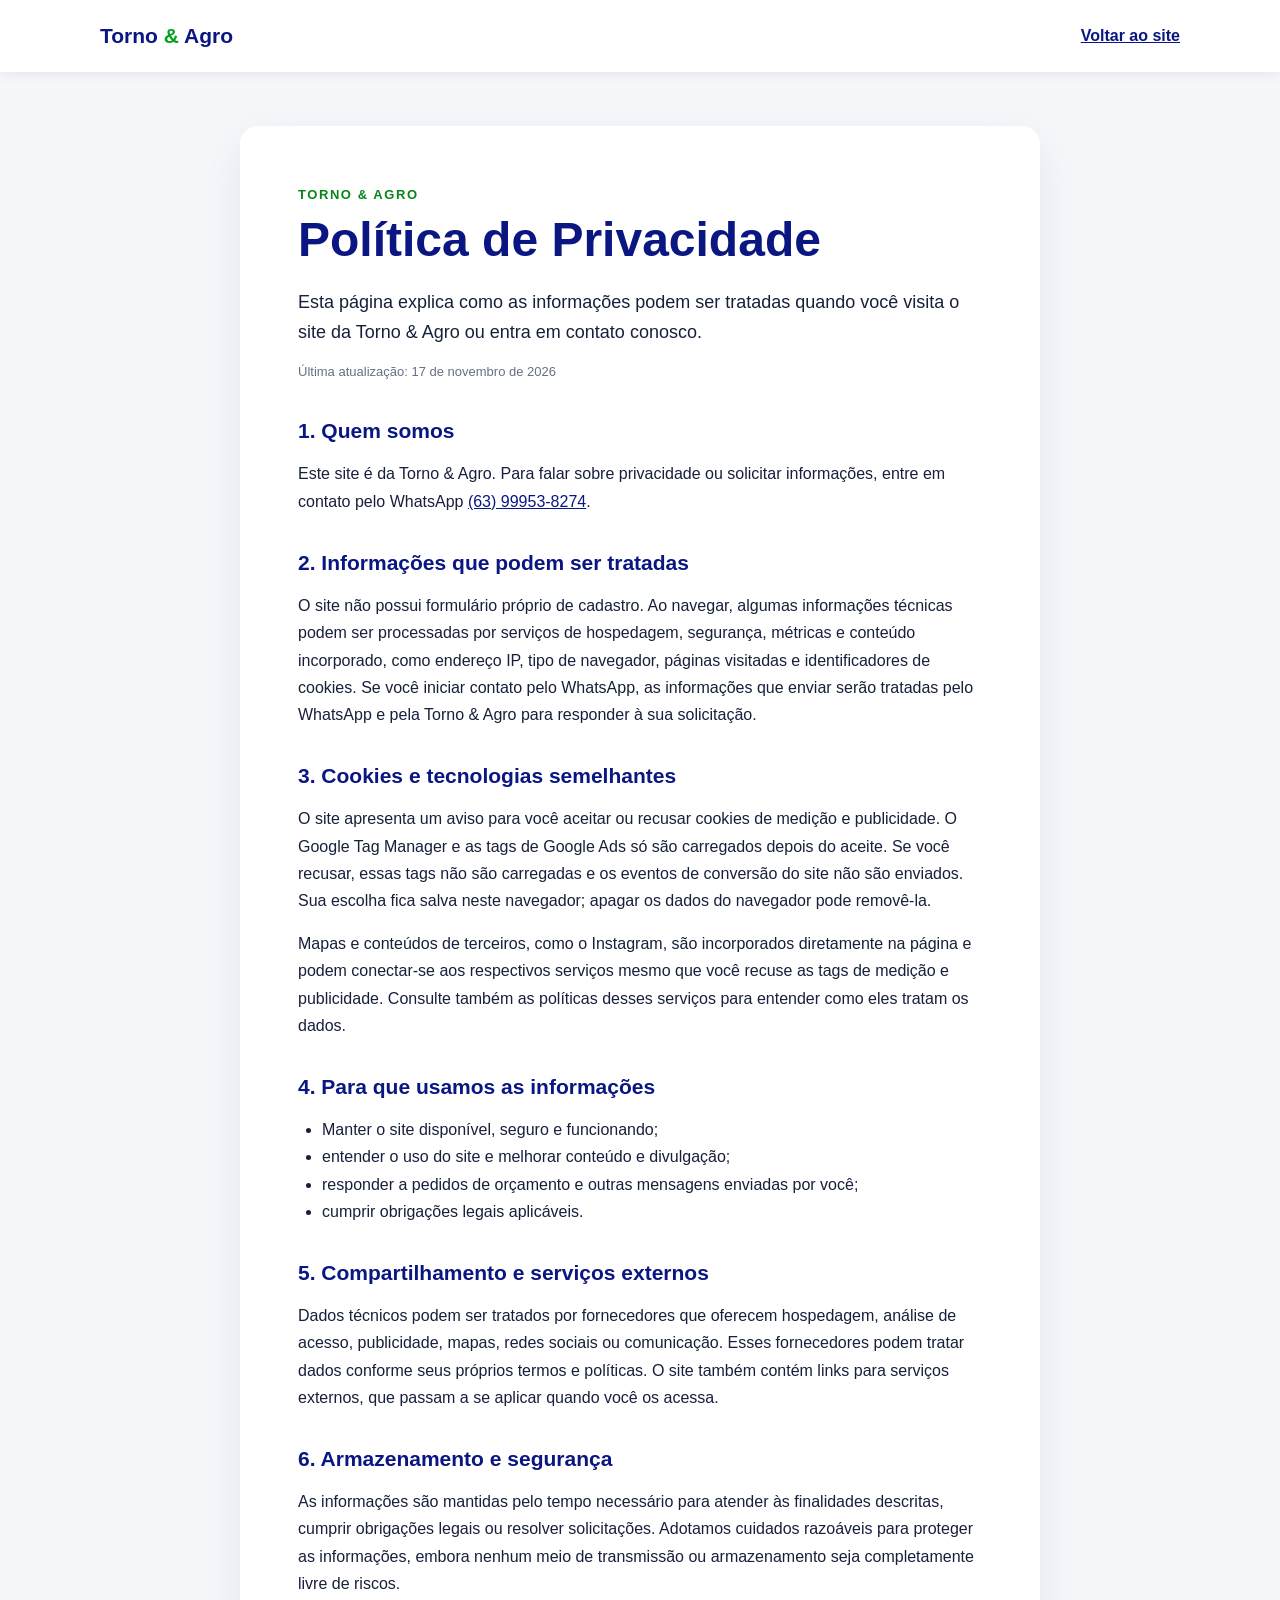
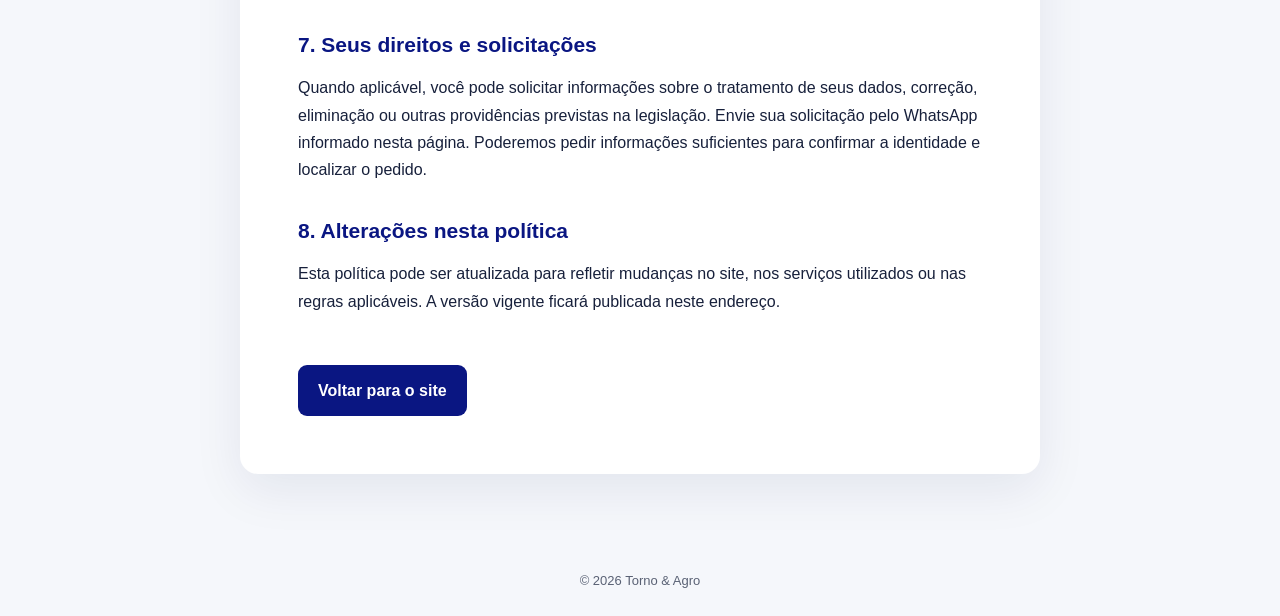
==== commit 4cf28bb8: "Adiciona pagina de politica de privacidade" ====
--- a/index.html
+++ b/index.html
@@ -1,539 +1,56 @@
 <!doctype html>
 <html lang="pt-BR">
-  <head>
-    <meta charset="UTF-8" />
-    <!-- Google Tag Manager e Google Ads são carregados somente após aceite de cookies. -->
-    <meta name="viewport" content="width=device-width, initial-scale=1" />
-    <meta name="color-scheme" content="light" />
-    <meta name="description" content="Torno & Agro — usinagem, fabricação, recuperação e manutenção de peças e equipamentos." />
-    <title>Torno & Agro</title>
-    <link rel="icon" type="image/png" href="https://tornoeagro.wordpress.com/wp-content/uploads/2026/10/design-sem-nome-3.png?w=1024&amp;allow_lossy=1" />
-    <link rel="apple-touch-icon" href="https://tornoeagro.wordpress.com/wp-content/uploads/2026/10/design-sem-nome-3.png?w=1024&amp;allow_lossy=1" />
-    <link rel="preconnect" href="https://tornoeagroimg.wordpress.com" crossorigin />
-    <link rel="preload" as="image" href="https://tornoeagroimg.wordpress.com/wp-content/uploads/2026/11/design-sem-nome-3.webp?w=1024&amp;allow_lossy=1" media="(min-width: 821px)" fetchpriority="high" />
-    <link rel="preload" as="image" href="https://tornoeagroimg.wordpress.com/wp-content/uploads/2026/11/design-sem-nome-2.webp?w=569&amp;allow_lossy=1" media="(max-width: 820px)" fetchpriority="high" />
-    <link rel="preconnect" href="https://fonts.googleapis.com" />
-    <link rel="preconnect" href="https://fonts.gstatic.com" crossorigin />
-    <link href="https://fonts.googleapis.com/css2?family=Atkinson+Hyperlegible:wght@400&family=Barlow+Condensed:wght@600;800&display=swap" rel="stylesheet" />
-    <link rel="stylesheet" href="style.css" />
-  </head>
-  <body>
-    <svg width="0" height="0" style="position:absolute" aria-hidden="true" focusable="false">
-      <defs>
-        <symbol id="ic-stop" viewBox="0 0 24 24" fill="none" stroke="currentColor" stroke-width="1.8" stroke-linecap="round" stroke-linejoin="round"><path d="M15.312 2a2 2 0 0 1 1.414.586l4.688 4.688A2 2 0 0 1 22 8.688v6.624a2 2 0 0 1-.586 1.414l-4.688 4.688a2 2 0 0 1-1.414.586H8.688a2 2 0 0 1-1.414-.586l-4.688-4.688A2 2 0 0 1 2 15.312V8.688a2 2 0 0 1 .586-1.414l4.688-4.688A2 2 0 0 1 8.688 2z"/><path d="M12 8v4"/><path d="M12 16h.01"/></symbol>
-        <symbol id="ic-search-x" viewBox="0 0 24 24" fill="none" stroke="currentColor" stroke-width="1.8" stroke-linecap="round" stroke-linejoin="round"><circle cx="11" cy="11" r="8"/><path d="m21 21-4.3-4.3"/><path d="m13.5 8.5-5 5"/><path d="m8.5 8.5 5 5"/></symbol>
-        <symbol id="ic-bearing" viewBox="0 0 24 24" fill="none" stroke="currentColor" stroke-width="1.8" stroke-linecap="round" stroke-linejoin="round"><circle cx="12" cy="12" r="9"/><circle cx="12" cy="12" r="3.5"/><path d="M12 3v3.5"/><path d="M12 17.5V21"/><path d="M3 12h3.5"/><path d="M17.5 12H21"/></symbol>
-        <symbol id="ic-drop" viewBox="0 0 24 24" fill="none" stroke="currentColor" stroke-width="1.8" stroke-linecap="round" stroke-linejoin="round"><path d="M12 22a7 7 0 0 0 7-7c0-2-1-3.9-3-5.5s-3.5-4-4-6.5c-.5 2.5-2 4.9-4 6.5C6 11.1 5 13 5 15a7 7 0 0 0 7 7z"/></symbol>
-        <symbol id="ic-alert" viewBox="0 0 24 24" fill="none" stroke="currentColor" stroke-width="1.8" stroke-linecap="round" stroke-linejoin="round"><path d="m21.73 18-8-14a2 2 0 0 0-3.48 0l-8 14A2 2 0 0 0 4 21h16a2 2 0 0 0 1.73-3"/><path d="M12 9v4"/><path d="M12 17h.01"/></symbol>
-        <symbol id="ic-ruler" viewBox="0 0 24 24" fill="none" stroke="currentColor" stroke-width="1.8" stroke-linecap="round" stroke-linejoin="round"><path d="M21.3 15.3a2.4 2.4 0 0 1 0 3.4l-2.6 2.6a2.4 2.4 0 0 1-3.4 0L2.7 8.7a2.41 2.41 0 0 1 0-3.4l2.6-2.6a2.41 2.41 0 0 1 3.4 0Z"/><path d="m14.5 12.5 2-2"/><path d="m11.5 9.5 2-2"/><path d="m8.5 6.5 2-2"/><path d="m17.5 15.5 2-2"/></symbol>
-        <symbol id="ic-factory" viewBox="0 0 24 24" fill="none" stroke="currentColor" stroke-width="1.8" stroke-linecap="round" stroke-linejoin="round"><path d="M2 20a2 2 0 0 0 2 2h16a2 2 0 0 0 2-2V8l-7 5V8l-7 5V4a2 2 0 0 0-2-2H4a2 2 0 0 0-2 2Z"/><path d="M17 18h1"/><path d="M12 18h1"/><path d="M7 18h1"/></symbol>
-        <symbol id="ic-truck" viewBox="0 0 24 24" fill="none" stroke="currentColor" stroke-width="1.8" stroke-linecap="round" stroke-linejoin="round"><path d="M14 18V6a2 2 0 0 0-2-2H4a2 2 0 0 0-2 2v11a1 1 0 0 0 1 1h2"/><path d="M15 18H9"/><path d="M19 18h2a1 1 0 0 0 1-1v-3.65a1 1 0 0 0-.22-.624l-3.48-4.35A1 1 0 0 0 17.52 8H14"/><circle cx="17" cy="18" r="2"/><circle cx="7" cy="18" r="2"/></symbol>
-        <symbol id="ic-wrench" viewBox="0 0 24 24" fill="none" stroke="currentColor" stroke-width="1.8" stroke-linecap="round" stroke-linejoin="round"><path d="M14.7 6.3a1 1 0 0 0 0 1.4l1.6 1.6a1 1 0 0 0 1.4 0l3.77-3.77a6 6 0 0 1-7.94 7.94l-6.91 6.91a2.12 2.12 0 0 1-3-3l6.91-6.91a6 6 0 0 1 7.94-7.94l-3.76 3.76z"/></symbol>
-        <symbol id="ic-cpu" viewBox="0 0 24 24" fill="none" stroke="currentColor" stroke-width="1.8" stroke-linecap="round" stroke-linejoin="round"><rect width="16" height="16" x="4" y="4" rx="2"/><rect width="6" height="6" x="9" y="9" rx="1"/><path d="M15 2v2"/><path d="M15 20v2"/><path d="M2 15h2"/><path d="M2 9h2"/><path d="M20 15h2"/><path d="M20 9h2"/><path d="M9 2v2"/><path d="M9 20v2"/></symbol>
-        <symbol id="ic-users" viewBox="0 0 24 24" fill="none" stroke="currentColor" stroke-width="1.8" stroke-linecap="round" stroke-linejoin="round"><path d="M16 21v-2a4 4 0 0 0-4-4H6a4 4 0 0 0-4 4v2"/><circle cx="9" cy="7" r="4"/><path d="M22 21v-2a4 4 0 0 0-3-3.87"/><path d="M16 3.13a4 4 0 0 1 0 7.75"/></symbol>
-        <symbol id="ic-zap" viewBox="0 0 24 24" fill="none" stroke="currentColor" stroke-width="1.8" stroke-linecap="round" stroke-linejoin="round"><path d="M4 14a1 1 0 0 1-.78-1.63l9.9-10.2a.5.5 0 0 1 .86.46l-1.92 6.02A1 1 0 0 0 13 10h7a1 1 0 0 1 .78 1.63l-9.9 10.2a.5.5 0 0 1-.86-.46l1.92-6.02A1 1 0 0 0 11 14z"/></symbol>
-        <symbol id="ic-rollers" viewBox="0 0 24 24" fill="none" stroke="currentColor" stroke-width="1.8" stroke-linecap="round" stroke-linejoin="round"><circle cx="7" cy="7" r="3"/><circle cx="17" cy="7" r="3"/><circle cx="12" cy="17" r="3"/><path d="M2 12c3.2 0 5-1.2 10-1.2S18.8 12 22 12"/></symbol>
-        <symbol id="ic-mixer" viewBox="0 0 24 24" fill="none" stroke="currentColor" stroke-width="1.8" stroke-linecap="round" stroke-linejoin="round"><path d="M5 5h14v10a5 5 0 0 1-5 5h-4a5 5 0 0 1-5-5z"/><path d="M12 2v9"/><path d="M8 14.5 12 12l4 2.5"/></symbol>
-        <symbol id="ic-nut" viewBox="0 0 24 24" fill="none" stroke="currentColor" stroke-width="1.8" stroke-linecap="round" stroke-linejoin="round"><path d="M12 2.5 20.2 7.25v9.5L12 21.5l-8.2-4.75v-9.5z"/><circle cx="12" cy="12" r="3.2"/></symbol>
-        <symbol id="ic-phone" viewBox="0 0 24 24" fill="none" stroke="currentColor" stroke-width="1.8" stroke-linecap="round" stroke-linejoin="round"><path d="M22 16.92v3a2 2 0 0 1-2.18 2 19.79 19.79 0 0 1-8.63-3.07 19.5 19.5 0 0 1-6-6 19.79 19.79 0 0 1-3.07-8.67A2 2 0 0 1 4.11 2h3a2 2 0 0 1 2 1.72 12.84 12.84 0 0 0 .7 2.81 2 2 0 0 1-.45 2.11L8.09 9.91a16 16 0 0 0 6 6l1.27-1.27a2 2 0 0 1 2.11-.45 12.84 12.84 0 0 0 2.81.7A2 2 0 0 1 22 16.92z"/></symbol>
-        <symbol id="ic-mail" viewBox="0 0 24 24" fill="none" stroke="currentColor" stroke-width="1.8" stroke-linecap="round" stroke-linejoin="round"><rect width="20" height="16" x="2" y="4" rx="2"/><path d="m22 7-8.97 5.7a1.94 1.94 0 0 1-2.06 0L2 7"/></symbol>
-      </defs>
-    </svg>
-    <header class="site-header" id="inicio">
-      <nav class="navbar" aria-label="Navegação principal">
-        <a class="brand" href="#inicio" aria-label="Torno e Agro — início">
-          <img src="https://tornoeagro.wordpress.com/wp-content/uploads/2026/07/desktop-tornoagro.png" alt="Torno & Agro" />
-        </a>
+<head>
+  <meta charset="UTF-8" />
+  <meta name="viewport" content="width=device-width, initial-scale=1" />
+  <meta name="color-scheme" content="light" />
+  <meta name="description" content="Política de Privacidade da Torno & Agro." />
+  <title>Política de Privacidade | Torno & Agro</title>
+  <link rel="stylesheet" href="style.css" />
+</head>
+<body>
+  <header class="page-header"><a href="/" aria-label="Voltar ao site Torno & Agro">Torno <span>&amp;</span> Agro</a><a class="back-link" href="/">Voltar ao site</a></header>
+  <main>
+    <article class="policy">
+      <p class="eyebrow">Torno &amp; Agro</p>
+      <h1>Política de Privacidade</h1>
+      <p class="intro">Esta página explica como as informações podem ser tratadas quando você visita o site da Torno &amp; Agro ou entra em contato conosco.</p>
+      <p class="updated">Última atualização: 17 de novembro de 2026</p>
 
-        <button class="menu-toggle" type="button" aria-expanded="false" aria-controls="main-menu" aria-label="Abrir menu">
-          <span></span><span></span><span></span>
-        </button>
+      <h2>1. Quem somos</h2>
+      <p>Este site é da Torno &amp; Agro. Para falar sobre privacidade ou solicitar informações, entre em contato pelo WhatsApp <a href="https://wa.me/5563999538274">(63) 99953-8274</a>.</p>
 
-        <div class="nav-links" id="main-menu">
-          <a href="#inicio">Início</a>
-          <a href="#estrutura">Soluções</a>
-          <a href="#unidades">Unidades e contato</a>
-          <a href="#instagram">Instagram</a>
-          <a href="#sobre">Sobre</a>
-          <a class="contact-link" href="#unidades">Contato</a>
-        </div>
-      </nav>
-    </header>
+      <h2>2. Informações que podem ser tratadas</h2>
+      <p>O site não possui formulário próprio de cadastro. Ao navegar, algumas informações técnicas podem ser processadas por serviços de hospedagem, segurança, métricas e conteúdo incorporado, como endereço IP, tipo de navegador, páginas visitadas e identificadores de cookies. Se você iniciar contato pelo WhatsApp, as informações que enviar serão tratadas pelo WhatsApp e pela Torno &amp; Agro para responder à sua solicitação.</p>
 
-    <main>
-      <section class="hero" aria-labelledby="hero-title">
-        <div class="hero-media" aria-hidden="true">
-          <picture class="hero-poster">
-            <source media="(max-width: 820px)" srcset="https://tornoeagroimg.wordpress.com/wp-content/uploads/2026/11/design-sem-nome-2.webp?w=569&amp;allow_lossy=1" />
-            <img src="https://tornoeagroimg.wordpress.com/wp-content/uploads/2026/11/design-sem-nome-3.webp?w=1024&amp;allow_lossy=1" alt="" fetchpriority="high" loading="eager" decoding="async" />
-          </picture>
-          <video class="hero-video" autoplay muted loop playsinline preload="auto" aria-hidden="true" poster="https://tornoeagroimg.wordpress.com/wp-content/uploads/2026/11/design-sem-nome-3.webp?w=1024&amp;allow_lossy=1">
-            <source src="https://kpypmlrsocnovwmxvtyi.supabase.co/storage/v1/object/public/videos/2c2c28d5-5c49-4f7e-80d5-9094d9a1d577.mp4" type="video/mp4" />
-          </video>
-        </div>
+      <h2>3. Cookies e tecnologias semelhantes</h2>
+      <p>O site apresenta um aviso para você aceitar ou recusar cookies de medição e publicidade. O Google Tag Manager e as tags de Google Ads só são carregados depois do aceite. Se você recusar, essas tags não são carregadas e os eventos de conversão do site não são enviados. Sua escolha fica salva neste navegador; apagar os dados do navegador pode removê-la.</p>
+      <p>Mapas e conteúdos de terceiros, como o Instagram, são incorporados diretamente na página e podem conectar-se aos respectivos serviços mesmo que você recuse as tags de medição e publicidade. Consulte também as políticas desses serviços para entender como eles tratam os dados.</p>
 
-        <div class="hero-copy">
-          <h1 id="hero-title">Sua máquina parou.<br />Nós colocamos ela de<br />volta a funcionar.</h1>
-          <p>Usinagem, fabricação, recuperação e manutenção de<br class="desktop-break" /> peças e equipamentos agrícolas e industriais. Unidades<br class="desktop-break" /> em Palmas e Gurupi, com atendimento externo em todo o<br class="desktop-break" /> Tocantins.</p>
+      <h2>4. Para que usamos as informações</h2>
+      <ul>
+        <li>Manter o site disponível, seguro e funcionando;</li>
+        <li>entender o uso do site e melhorar conteúdo e divulgação;</li>
+        <li>responder a pedidos de orçamento e outras mensagens enviadas por você;</li>
+        <li>cumprir obrigações legais aplicáveis.</li>
+      </ul>
 
-          <div class="hero-actions" id="contato">
-            <a class="button primary" href="https://api.whatsapp.com/send/?phone=5563999538274&text&type=phone_number&app_absent=0&utm_source=ig" target="_blank" rel="noopener noreferrer" data-whatsapp aria-label="Solicitar orçamento pelo WhatsApp">
-              <img class="whatsapp-icon" src="https://cdn.simpleicons.org/whatsapp/FFFFFF" alt="" aria-hidden="true" />
-              <span>Solicitar orçamento</span>
-            </a>
-            <a class="button secondary" href="#solucoes">Conhecer soluções</a>
-          </div>
-        </div>
-      </section>
+      <h2>5. Compartilhamento e serviços externos</h2>
+      <p>Dados técnicos podem ser tratados por fornecedores que oferecem hospedagem, análise de acesso, publicidade, mapas, redes sociais ou comunicação. Esses fornecedores podem tratar dados conforme seus próprios termos e políticas. O site também contém links para serviços externos, que passam a se aplicar quando você os acessa.</p>
 
-      <div class="glow-divider" aria-hidden="true"></div>
+      <h2>6. Armazenamento e segurança</h2>
+      <p>As informações são mantidas pelo tempo necessário para atender às finalidades descritas, cumprir obrigações legais ou resolver solicitações. Adotamos cuidados razoáveis para proteger as informações, embora nenhum meio de transmissão ou armazenamento seja completamente livre de riscos.</p>
 
-      <section class="problems-section" id="solucoes" aria-labelledby="problems-title">
-        <h2 id="problems-title" class="section-title reveal">Reconhece algum desses problemas?</h2>
+      <h2>7. Seus direitos e solicitações</h2>
+      <p>Quando aplicável, você pode solicitar informações sobre o tratamento de seus dados, correção, eliminação ou outras providências previstas na legislação. Envie sua solicitação pelo WhatsApp informado nesta página. Poderemos pedir informações suficientes para confirmar a identidade e localizar o pedido.</p>
 
-        <div class="problem-rows problem-rows-desktop">
-          <div class="problem-row reveal">
-            <article class="problem-card"><span class="problem-icon" aria-hidden="true"><svg aria-hidden="true" focusable="false"><use href="#ic-stop"/></svg></span><p>Máquina agrícola parada no meio da safra</p></article>
-            <article class="problem-card"><span class="problem-icon" aria-hidden="true"><svg aria-hidden="true" focusable="false"><use href="#ic-search-x"/></svg></span><p>Peça fora de linha ou impossível de encontrar</p></article>
-            <article class="problem-card"><span class="problem-icon" aria-hidden="true"><svg aria-hidden="true" focusable="false"><use href="#ic-bearing"/></svg></span><p>Eixo, bucha ou mancal desgastado</p></article>
-          </div>
-          <div class="problem-row reveal reveal-delay">
-            <article class="problem-card"><span class="problem-icon" aria-hidden="true"><svg aria-hidden="true" focusable="false"><use href="#ic-drop"/></svg></span><p>Falha em sistema hidráulico</p></article>
-            <article class="problem-card"><span class="problem-icon" aria-hidden="true"><svg aria-hidden="true" focusable="false"><use href="#ic-alert"/></svg></span><p>Estrutura metálica quebrada ou danificada</p></article>
-            <article class="problem-card"><span class="problem-icon" aria-hidden="true"><svg aria-hidden="true" focusable="false"><use href="#ic-ruler"/></svg></span><p>Necessidade de uma peça sob medida, sem projeto pronto</p></article>
-          </div>
-        </div>
+      <h2>8. Alterações nesta política</h2>
+      <p>Esta política pode ser atualizada para refletir mudanças no site, nos serviços utilizados ou nas regras aplicáveis. A versão vigente ficará publicada neste endereço.</p>
 
-        <div class="problem-mobile-carousel" aria-roledescription="carrossel" aria-label="Problemas que resolvemos">
-          <div class="problem-mobile-viewport">
-            <div class="problem-mobile-track">
-              <div class="problem-mobile-card">
-                <article class="problem-card"><span class="problem-icon" aria-hidden="true"><svg aria-hidden="true" focusable="false"><use href="#ic-stop"/></svg></span><p>Máquina agrícola parada no meio da safra</p></article>
-              </div>
-              <div class="problem-mobile-card">
-                <article class="problem-card"><span class="problem-icon" aria-hidden="true"><svg aria-hidden="true" focusable="false"><use href="#ic-search-x"/></svg></span><p>Peça fora de linha ou impossível de encontrar</p></article>
-              </div>
-              <div class="problem-mobile-card">
-                <article class="problem-card"><span class="problem-icon" aria-hidden="true"><svg aria-hidden="true" focusable="false"><use href="#ic-bearing"/></svg></span><p>Eixo, bucha ou mancal desgastado</p></article>
-              </div>
-              <div class="problem-mobile-card">
-                <article class="problem-card"><span class="problem-icon" aria-hidden="true"><svg aria-hidden="true" focusable="false"><use href="#ic-drop"/></svg></span><p>Falha em sistema hidráulico</p></article>
-              </div>
-              <div class="problem-mobile-card">
-                <article class="problem-card"><span class="problem-icon" aria-hidden="true"><svg aria-hidden="true" focusable="false"><use href="#ic-alert"/></svg></span><p>Estrutura metálica quebrada ou danificada</p></article>
-              </div>
-              <div class="problem-mobile-card">
-                <article class="problem-card"><span class="problem-icon" aria-hidden="true"><svg aria-hidden="true" focusable="false"><use href="#ic-ruler"/></svg></span><p>Necessidade de uma peça sob medida, sem projeto pronto</p></article>
-              </div>
-            </div>
-          </div>
-          <div class="problem-mobile-dots" aria-label="Selecionar problema">
-            <button class="problem-mobile-dot is-active" type="button" aria-label="Ver problema 1" aria-current="true"></button>
-            <button class="problem-mobile-dot" type="button" aria-label="Ver problema 2"></button>
-            <button class="problem-mobile-dot" type="button" aria-label="Ver problema 3"></button>
-            <button class="problem-mobile-dot" type="button" aria-label="Ver problema 4"></button>
-            <button class="problem-mobile-dot" type="button" aria-label="Ver problema 5"></button>
-            <button class="problem-mobile-dot" type="button" aria-label="Ver problema 6"></button>
-          </div>
-        </div>
-
-        <a class="button primary problems-cta reveal" href="https://api.whatsapp.com/send/?phone=5563999538274&text&type=phone_number&app_absent=0&utm_source=ig" target="_blank" rel="noopener noreferrer" data-whatsapp aria-label="Solicitar atendimento pelo WhatsApp">
-          <img class="whatsapp-icon" src="https://cdn.simpleicons.org/whatsapp/FFFFFF" alt="" aria-hidden="true" />
-          <span>Solicitar atendimento</span>
-        </a>
-      </section>
-
-      <div class="glow-divider second-divider" aria-hidden="true"></div>
-
-      <section class="solutions-section" id="estrutura" aria-labelledby="solutions-title">
-        <header class="solutions-heading reveal">
-          <span class="solutions-eyebrow">O que fazemos</span>
-          <h2 id="solutions-title"><strong>Soluções completas</strong> para o agro e a indústria</h2>
-          <p>Da recuperação de uma peça à fabricação de um projeto completo, reunimos usinagem, corte, dobra, soldagem, balanceamento e fabricação própria para resolver demandas agrícolas e industriais.</p>
-        </header>
-
-        <div class="solutions-grid">
-          <article class="solution-card reveal">
-            <span class="solution-number">01</span>
-            <h3>Usinagem Industrial</h3>
-            <p class="solution-lead">Fabricação e recuperação de peças sob medida para máquinas e equipamentos.</p>
-            <ul><li>Torneamento, fresagem e plaina</li><li>Eixos, pinos e buchas</li><li>Peças por desenho ou amostra</li></ul>
-            <a class="solution-button" href="#servico-01">Ver serviços</a>
-          </article>
-          <article class="solution-card reveal reveal-delay">
-            <span class="solution-number">02</span>
-            <h3>Corte, Dobra e Fabricação</h3>
-            <p class="solution-lead">Processos de fabricação metálica para peças, estruturas e projetos personalizados.</p>
-            <ul><li>Corte a laser</li><li>Dobra CNC, calandra e guilhotina</li><li>Soldagem MIG/MAG, TIG e laser</li></ul>
-            <a class="solution-button" href="#servico-02">Ver serviços</a>
-          </article>
-          <article class="solution-card reveal">
-            <span class="solution-number">03</span>
-            <h3>Soluções para Máquinas Agrícolas</h3>
-            <p class="solution-lead">Recuperação e fabricação para pulverizadores, colheitadeiras e implementos.</p>
-            <ul><li>Reformas e recuperação estrutural</li><li>Peças e conjuntos agrícolas</li><li>Roscas e transporte de grãos</li></ul>
-            <a class="solution-button" href="#servico-06">Ver serviços</a>
-          </article>
-          <article class="solution-card reveal reveal-delay">
-            <span class="solution-number">04</span>
-            <h3>Balanceamento Dinâmico</h3>
-            <p class="solution-lead">Balanceamento em dois planos para reduzir vibrações em componentes rotativos.</p>
-            <ul><li>Rotores e picadores</li><li>Rolos e conjuntos rotativos</li><li>Atendimento na empresa ou em campo</li></ul>
-            <a class="solution-button" href="#servico-05">Ver serviços</a>
-          </article>
-          <article class="solution-card reveal">
-            <span class="solution-number">05</span>
-            <h3>Implementos e Projetos Sob Medida</h3>
-            <p class="solution-lead">Desenvolvimento de implementos, peças e soluções para cada operação.</p>
-            <ul><li>Implementos para máquinas pesadas</li><li>Estruturas e peças especiais</li><li>Projetos a partir de desenho ou necessidade</li></ul>
-            <a class="solution-button" href="#servico-10">Ver serviços</a>
-          </article>
-          <article class="solution-card reveal reveal-delay">
-            <span class="solution-number">06</span>
-            <h3>Atendimento em Campo</h3>
-            <p class="solution-lead">Serviços realizados na fazenda ou operação quando o equipamento não pode ser deslocado.</p>
-            <ul><li>Soldagem e reparos</li><li>Manutenção agrícola externa</li><li>Ajustes e adaptações no local</li></ul>
-            <a class="solution-button" href="#servico-15">Ver serviços</a>
-          </article>
-        </div>
-        <div class="solutions-carousel-controls" aria-label="Controles das soluções em destaque">
-          <button class="solutions-carousel-arrow solutions-carousel-prev" type="button" aria-label="Solução anterior">‹</button>
-          <div class="solutions-carousel-dots" aria-label="Selecionar solução">
-            <button type="button" class="solutions-carousel-dot is-active" aria-label="Ver solução 1" aria-current="true"></button>
-            <button type="button" class="solutions-carousel-dot" aria-label="Ver solução 2"></button>
-            <button type="button" class="solutions-carousel-dot" aria-label="Ver solução 3"></button>
-            <button type="button" class="solutions-carousel-dot" aria-label="Ver solução 4"></button>
-            <button type="button" class="solutions-carousel-dot" aria-label="Ver solução 5"></button>
-            <button type="button" class="solutions-carousel-dot" aria-label="Ver solução 6"></button>
-          </div>
-          <button class="solutions-carousel-arrow solutions-carousel-next" type="button" aria-label="Próxima solução">›</button>
-        </div>
-
-        <div class="catalog-intro reveal" id="catalogo">
-          <div>
-            <span class="solutions-eyebrow">Portfólio completo</span>
-            <h3>Encontre a solução para sua necessidade</h3>
-            <p>Explore as especialidades e os serviços da Torno &amp; Agro. Se não encontrar exatamente o que procura, fale com nossa equipe para avaliarmos sua demanda.</p>
-          </div>
-          <a class="button primary catalog-whatsapp" href="https://api.whatsapp.com/send/?phone=5563999538274&text&type=phone_number&app_absent=0&utm_source=ig" target="_blank" rel="noopener noreferrer" data-whatsapp>
-            <img class="whatsapp-icon" src="https://cdn.simpleicons.org/whatsapp/FFFFFF" alt="" aria-hidden="true" />
-            <span>Consultar um serviço</span>
-          </a>
-        </div>
-
-        <div class="service-catalog" aria-label="Catálogo completo de serviços">
-          <details class="service-detail reveal" id="servico-01">
-            <summary><span class="detail-number">01</span><img class="detail-thumb" src="https://tornoeagroimg.wordpress.com/wp-content/uploads/2026/11/usinagem-industrial-20261020-202558-d76ca9.webp?allow_lossy=1" alt="Usinagem Industrial" width="110" height="110" loading="lazy" decoding="async" /><span class="detail-title">Usinagem Industrial</span><span class="detail-subtitle">Peças, componentes e usinagem sob medida</span><span class="detail-plus" aria-hidden="true"></span></summary>
-            <div class="detail-content"><p>Fabricação, recuperação e ajuste de peças para máquinas e equipamentos agrícolas e industriais, a partir de amostra, medidas, desenho técnico ou necessidade específica.</p><ul><li>Torneamento, fresagem e plaina</li><li>Fabricação de eixos, pinos e buchas</li><li>Recuperação de eixos</li><li>Usinagem de peças especiais</li><li>Fabricação sob desenho ou amostra</li><li>Usinagem pesada e peças de grande porte</li></ul></div>
-          </details>
-          <details class="service-detail reveal" id="servico-02">
-            <summary><span class="detail-number">02</span><img class="detail-thumb" src="https://tornoeagroimg.wordpress.com/wp-content/uploads/2026/11/corte-a-laser-20261020-202619-eb427d.webp?allow_lossy=1" alt="Corte a Laser" width="110" height="110" loading="lazy" decoding="async" /><span class="detail-title">Corte a Laser</span><span class="detail-subtitle">Precisão em aço carbono e inox</span><span class="detail-plus" aria-hidden="true"></span></summary>
-            <div class="detail-content"><p>Corte de precisão para peças, chapas, componentes e projetos personalizados, do item individual a projetos completos.</p><ul><li>Peças agrícolas e industriais</li><li>Chapas e componentes</li><li>Flanges e suportes</li><li>Painéis e divisórias</li><li>Peças personalizadas</li><li>Projetos de engenharia e arquitetura</li><li>Fabricação a partir de desenho técnico</li></ul></div>
-          </details>
-          <details class="service-detail reveal" id="servico-03">
-            <summary><span class="detail-number">03</span><img class="detail-thumb" src="https://tornoeagroimg.wordpress.com/wp-content/uploads/2026/11/dobra-cnc-conformacao-chapas-20261020-202640-689896.webp?allow_lossy=1" alt="Dobra CNC e Conformação de Chapas" width="110" height="110" loading="lazy" decoding="async" /><span class="detail-title">Dobra CNC e Conformação de Chapas</span><span class="detail-subtitle">Conformação para diferentes formatos</span><span class="detail-plus" aria-hidden="true"></span></summary>
-            <div class="detail-content"><p>A estrutura permite realizar dobra de chapas de até 10 mm de espessura e 3 metros de comprimento.</p><ul><li>Dobra CNC</li><li>Calandra</li><li>Guilhotina</li><li>Conformação e fabricação de peças dobradas</li><li>Projetos personalizados</li></ul></div>
-          </details>
-          <details class="service-detail reveal" id="servico-04">
-            <summary><span class="detail-number">04</span><img class="detail-thumb" src="https://tornoeagroimg.wordpress.com/wp-content/uploads/2026/11/soldagem-fabricacao-20261020-202854-cb9590.webp?allow_lossy=1" alt="Soldagem e Fabricação" width="110" height="110" loading="lazy" decoding="async" /><span class="detail-title">Soldagem e Fabricação</span><span class="detail-subtitle">Fabricação, montagem e recuperação</span><span class="detail-plus" aria-hidden="true"></span></summary>
-            <div class="detail-content"><p>Processos de soldagem para desenvolver, montar e recuperar componentes agrícolas e industriais.</p><ul><li>Solda a laser</li><li>Solda MIG/MAG</li><li>Solda TIG</li><li>Soldagem de aço carbono e inox</li><li>Fabricação e recuperação de componentes</li></ul></div>
-          </details>
-          <details class="service-detail reveal" id="servico-05">
-            <summary><span class="detail-number">05</span><img class="detail-thumb" src="https://tornoeagroimg.wordpress.com/wp-content/uploads/2026/11/balanceamento-dinamico-20261020-202902-d7ccd9.webp?allow_lossy=1" alt="Balanceamento Dinâmico" width="110" height="110" loading="lazy" decoding="async" /><span class="detail-title">Balanceamento Dinâmico</span><span class="detail-subtitle">Redução de vibração em componentes rotativos</span><span class="detail-plus" aria-hidden="true"></span></summary>
-            <div class="detail-content"><p>Balanceamento dinâmico em dois planos para corrigir desbalanceamentos. Atendimento em campo ou dentro da empresa, conforme a aplicação.</p><ul><li>Rotores</li><li>Picadores</li><li>Rolos</li><li>Componentes rotativos agrícolas e industriais</li></ul></div>
-          </details>
-          <details class="service-detail reveal" id="servico-06">
-            <summary><span class="detail-number">06</span><img class="detail-thumb" src="https://tornoeagroimg.wordpress.com/wp-content/uploads/2026/11/recuperacao-maquinas-agricolas-20261020-202910-9f0915.webp?allow_lossy=1" alt="Recuperação de Máquinas e Componentes Agrícolas" width="110" height="110" loading="lazy" decoding="async" /><span class="detail-title">Recuperação de Máquinas e Componentes Agrícolas</span><span class="detail-subtitle">Recuperação, reforço e alinhamento</span><span class="detail-plus" aria-hidden="true"></span></summary>
-            <div class="detail-content"><p>Recuperação de componentes desgastados ou danificados para devolver condições de trabalho ao equipamento e, quando tecnicamente possível, evitar a substituição completa da peça.</p><ul><li>Pulverizadores e colheitadeiras</li><li>Implementos agrícolas e pá-carregadeira</li><li>Componentes e estruturas agrícolas</li><li>Recuperação, reforço, alinhamento e embuchamento</li><li>Fabricação de componentes</li></ul></div>
-          </details>
-          <details class="service-detail reveal" id="servico-07">
-            <summary><span class="detail-number">07</span><img class="detail-thumb" src="https://tornoeagroimg.wordpress.com/wp-content/uploads/2026/11/pulverizadores-20261020-203053-3043d5.webp?allow_lossy=1" alt="Pulverizadores" width="110" height="110" loading="lazy" decoding="async" /><span class="detail-title">Pulverizadores</span><span class="detail-subtitle">Reforma, modificação e recuperação de barras</span><span class="detail-plus" aria-hidden="true"></span></summary>
-            <div class="detail-content"><ul><li>Embuchamento completo de barras e quadros</li><li>Reforma completa de barras</li><li>Fabricação de barras em alumínio reforçadas</li><li>Conversão de barras de 28 para 30 metros</li><li>Fabricação de pinos e buchas especiais</li><li>Reforma de articulação das pernas</li><li>Alinhamento e recuperação estrutural</li></ul></div>
-          </details>
-          <details class="service-detail reveal" id="servico-08">
-            <summary><span class="detail-number">08</span><img class="detail-thumb" src="https://tornoeagroimg.wordpress.com/wp-content/uploads/2026/11/colheitadeiras-20261020-203059-6a2876.webp?allow_lossy=1" alt="Colheitadeiras" width="110" height="110" loading="lazy" decoding="async" /><span class="detail-title">Colheitadeiras</span><span class="detail-subtitle">Peças e conjuntos para colheita</span><span class="detail-plus" aria-hidden="true"></span></summary>
-            <div class="detail-content"><ul><li>Centro de caracol e rosca helicoidal</li><li>Rolo alimentador e rolo garganta</li><li>Recuperação de picadores</li><li>Balanceamento de rotores</li><li>Reforma de plataformas</li><li>Recuperação de cano bazuca</li></ul></div>
-          </details>
-          <details class="service-detail reveal" id="servico-09">
-            <summary><span class="detail-number">09</span><img class="detail-thumb" src="https://tornoeagroimg.wordpress.com/wp-content/uploads/2026/11/roscas-helicoidais-transporte-graos-20261020-203107-58e0ce.webp?allow_lossy=1" alt="Roscas Helicoidais e Transporte de Grãos" width="110" height="110" loading="lazy" decoding="async" /><span class="detail-title">Roscas Helicoidais e Transporte de Grãos</span><span class="detail-subtitle">Fabricação e recuperação para movimentação de grãos</span><span class="detail-plus" aria-hidden="true"></span></summary>
-            <div class="detail-content"><p>Soluções sob medida conforme equipamento, dimensão e aplicação.</p><ul><li>Roscas helicoidais e transportadoras</li><li>Caracóis e chupins</li><li>Elevadores e transportadores</li><li>Reforma de sistemas existentes</li><li>Componentes para silos, bazucas e colheitadeiras</li></ul></div>
-          </details>
-          <details class="service-detail reveal" id="servico-10">
-            <summary><span class="detail-number">10</span><img class="detail-thumb" src="https://tornoeagroimg.wordpress.com/wp-content/uploads/2026/11/implementos-agricolas-fabricacao-sob-medida-20261020-203231-dccbf3.webp?allow_lossy=1" alt="Implementos Agrícolas e Fabricação Sob Medida" width="110" height="110" loading="lazy" decoding="async" /><span class="detail-title">Implementos Agrícolas e Fabricação Sob Medida</span><span class="detail-subtitle">Acessórios feitos para a máquina e a operação</span><span class="detail-plus" aria-hidden="true"></span></summary>
-            <div class="detail-content"><ul><li>Caçambas e conchas especiais</li><li>Garfos e garfo enleirador</li><li>Garra florestal</li><li>Adaptadores e engates rápidos</li><li>Estruturas metálicas</li><li>Implementos personalizados</li></ul><p>O cliente pode apresentar uma necessidade, peça, medida ou projeto para avaliação da equipe.</p></div>
-          </details>
-          <details class="service-detail reveal" id="servico-11">
-            <summary><span class="detail-number">11</span><img class="detail-thumb" src="https://tornoeagroimg.wordpress.com/wp-content/uploads/2026/11/implementos-pa-carregadeira-maquinas-pesadas-20261020-203249-df53ad.webp?allow_lossy=1" alt="Implementos para Pá-Carregadeira e Máquinas Pesadas" width="110" height="110" loading="lazy" decoding="async" /><span class="detail-title">Implementos para Pá-Carregadeira e Máquinas Pesadas</span><span class="detail-subtitle">Acessórios para diferentes operações</span><span class="detail-plus" aria-hidden="true"></span></summary>
-            <div class="detail-content"><ul><li>Engate rápido hidráulico e mecânico</li><li>Garra para madeira</li><li>Pega-bag</li><li>Garfo para pallet</li><li>Conchas reforçadas e graneleiras</li><li>Lâmina hidráulica</li><li>Implementos especiais sob medida</li></ul></div>
-          </details>
-          <details class="service-detail reveal" id="servico-12">
-            <summary><span class="detail-number">12</span><img class="detail-thumb" src="https://tornoeagroimg.wordpress.com/wp-content/uploads/2026/11/hidraulica-manutencao-componentes-20261020-203308-a7766e.webp?allow_lossy=1" alt="Hidráulica" width="110" height="110" loading="lazy" decoding="async" /><span class="detail-title">Hidráulica</span><span class="detail-subtitle">Fabricação e recuperação de componentes hidráulicos</span><span class="detail-plus" aria-hidden="true"></span></summary>
-            <div class="detail-content"><ul><li>Recuperação de cilindros</li><li>Fabricação de hastes</li><li>Recuperação de eixos</li><li>Fabricação de buchas especiais e pinos</li><li>Componentes sob medida</li></ul></div>
-          </details>
-          <details class="service-detail reveal" id="servico-13">
-            <summary><span class="detail-number">13</span><img class="detail-thumb" src="https://tornoeagroimg.wordpress.com/wp-content/uploads/2026/11/fabricacao-aco-inox-20261020-203438-d37c0d.webp?allow_lossy=1" alt="Fabricação em Aço Inox" width="110" height="110" loading="lazy" decoding="async" /><span class="detail-title">Fabricação em Aço Inox</span><span class="detail-subtitle">Equipamentos e estruturas para uso industrial</span><span class="detail-plus" aria-hidden="true"></span></summary>
-            <div class="detail-content"><ul><li>Tanques misturadores e tanques em inox 304</li><li>Bancadas e cubas industriais</li><li>Pias industriais</li><li>Reservatórios e tubulações</li><li>Estruturas em inox</li><li>Projetos especiais</li></ul></div>
-          </details>
-          <details class="service-detail reveal" id="servico-14">
-            <summary><span class="detail-number">14</span><img class="detail-thumb" src="https://tornoeagroimg.wordpress.com/wp-content/uploads/2026/11/projetos-especiais-fabricacao-20261020-203456-0c2a36.webp?allow_lossy=1" alt="Projetos Especiais e Fabricação Sob Medida" width="110" height="110" loading="lazy" decoding="async" /><span class="detail-title">Projetos Especiais e Fabricação Sob Medida</span><span class="detail-subtitle">Da necessidade ao projeto fabricado</span><span class="detail-plus" aria-hidden="true"></span></summary>
-            <div class="detail-content"><p>Desenvolvimento de projetos agrícolas e industriais que podem integrar usinagem, corte, dobra, soldagem e montagem.</p><p>Podemos trabalhar a partir de desenho técnico, projeto de engenharia, peça existente, medidas ou necessidade específica da operação.</p></div>
-          </details>
-          <details class="service-detail reveal" id="servico-15">
-            <summary><span class="detail-number">15</span><img class="detail-thumb" src="https://tornoeagroimg.wordpress.com/wp-content/uploads/2026/11/manutencao-em-campo-20261020-203515-2a408c.webp?allow_lossy=1" alt="Atendimento e Manutenção em Campo" width="110" height="110" loading="lazy" decoding="async" /><span class="detail-title">Atendimento e Manutenção em Campo</span><span class="detail-subtitle">Serviços no local de operação</span><span class="detail-plus" aria-hidden="true"></span></summary>
-            <div class="detail-content"><p>Equipe preparada para realizar determinados serviços diretamente na fazenda ou local de operação, reduzindo a necessidade de deslocamento do equipamento.</p><ul><li>Manutenção agrícola em campo</li><li>Soldagem em fazendas</li><li>Recuperações emergenciais</li><li>Ajustes e reparos</li><li>Fabricação e adaptação no local</li><li>Atendimento a máquinas e implementos agrícolas</li></ul></div>
-          </details>
-        </div>
-        <div class="catalog-more-wrap">
-          <button class="button secondary catalog-more-button" type="button" aria-expanded="false">Ver mais serviços</button>
-        </div>
-      </section>
-
-      <section class="why-section" id="diferenciais" aria-labelledby="why-title">
-        <h2 class="why-title reveal" id="why-title">
-          <span>Por que escolher a</span>
-          <strong>Torno e Agro?</strong>
-        </h2>
-
-        <div class="why-grid">
-          <article class="why-card reveal"><span class="why-icon" aria-hidden="true"><svg aria-hidden="true" focusable="false"><use href="#ic-factory"/></svg></span><div class="why-text"><h3>Estrutura completa</h3><p>Usinagem, corte, dobra, soldagem e balanceamento reunidos em um só lugar.</p></div></article>
-          <article class="why-card reveal"><span class="why-icon" aria-hidden="true"><svg aria-hidden="true" focusable="false"><use href="#ic-truck"/></svg></span><div class="why-text"><h3>Atendimento externo</h3><p>Equipe em fazendas, indústrias e obras, sem tirar o equipamento do lugar.</p></div></article>
-          <article class="why-card reveal"><span class="why-icon" aria-hidden="true"><svg aria-hidden="true" focusable="false"><use href="#ic-wrench"/></svg></span><div class="why-text"><h3>Soluções sob medida</h3><p>Peças e projetos feitos a partir de amostra, medidas ou desenho técnico.</p></div></article>
-          <article class="why-card reveal"><span class="why-icon" aria-hidden="true"><svg aria-hidden="true" focusable="false"><use href="#ic-cpu"/></svg></span><div class="why-text"><h3>Tecnologia de ponta</h3><p>Corte e solda a laser, dobra CNC e balanceamento dinâmico.</p></div></article>
-          <article class="why-card reveal"><span class="why-icon" aria-hidden="true"><svg aria-hidden="true" focusable="false"><use href="#ic-users"/></svg></span><div class="why-text"><h3>Equipe especializada</h3><p>Time técnico para atender desde reparos pontuais até grandes projetos.</p></div></article>
-          <article class="why-card reveal"><span class="why-icon" aria-hidden="true"><svg aria-hidden="true" focusable="false"><use href="#ic-zap"/></svg></span><div class="why-text"><h3>Agilidade</h3><p>Foco em reduzir o tempo de máquina parada e entregar no prazo.</p></div></article>
-        </div>
-
-        <a class="button primary why-cta reveal" href="https://api.whatsapp.com/send/?phone=5563999538274&text&type=phone_number&app_absent=0&utm_source=ig" target="_blank" rel="noopener noreferrer" data-whatsapp aria-label="Falar com nosso time especializado pelo WhatsApp">
-          <img class="whatsapp-icon" src="https://cdn.simpleicons.org/whatsapp/FFFFFF" alt="" aria-hidden="true" />
-          <span>Fale com nosso time especializado</span>
-        </a>
-      </section>
-
-      <div class="dark-divider" aria-hidden="true"></div>
-
-      <section class="sectors-section" id="setores" aria-label="Setores atendidos pela Torno &amp; Agro">
-        <div class="sectors-marquee" aria-hidden="true">
-          <div class="sectors-marquee-track">
-            <span>Agronegócio e fazendas</span><span>Indústrias e agroindústrias</span><span>Metalúrgicas</span><span>Máquinas agrícolas</span><span>Saneamento</span><span>Construção civil</span><span>Mineração</span><span>Alimentício (inox)</span><span>Empresas públicas</span><span>Energia e infraestrutura</span><span>Transportadoras</span><span>Máquinas pesadas</span>
-            <span>Agronegócio e fazendas</span><span>Indústrias e agroindústrias</span><span>Metalúrgicas</span><span>Máquinas agrícolas</span><span>Saneamento</span><span>Construção civil</span><span>Mineração</span><span>Alimentício (inox)</span><span>Empresas públicas</span><span>Energia e infraestrutura</span><span>Transportadoras</span><span>Máquinas pesadas</span>
-            <span>Agronegócio e fazendas</span><span>Indústrias e agroindústrias</span><span>Metalúrgicas</span><span>Máquinas agrícolas</span><span>Saneamento</span><span>Construção civil</span><span>Mineração</span><span>Alimentício (inox)</span><span>Empresas públicas</span><span>Energia e infraestrutura</span><span>Transportadoras</span><span>Máquinas pesadas</span>
-            <span>Agronegócio e fazendas</span><span>Indústrias e agroindústrias</span><span>Metalúrgicas</span><span>Máquinas agrícolas</span><span>Saneamento</span><span>Construção civil</span><span>Mineração</span><span>Alimentício (inox)</span><span>Empresas públicas</span><span>Energia e infraestrutura</span><span>Transportadoras</span><span>Máquinas pesadas</span>
-          </div>
-        </div>
-      </section>
-
-      <section class="contact-locations-section" id="unidades" aria-labelledby="contact-locations-title">
-        <header class="contact-locations-heading reveal">
-          <span class="solutions-eyebrow">Estamos por perto</span>
-          <h2 id="contact-locations-title">Unidades, <strong>contato e atendimento</strong></h2>
-          <p>Entre em contato para solicitar um orçamento ou encontrar a unidade mais conveniente para você.</p>
-        </header>
-
-        <div class="units-grid contact-units-grid">
-          <article class="unit-card reveal">
-            <div class="unit-map"><iframe title="Mapa da região da unidade de Palmas, Tocantins" src="https://www.google.com/maps/embed?pb=!1m18!1m12!1m3!1d3926.4925851521757!2d-48.311739599999996!3d-10.2217979!2m3!1f0!2f0!3f0!3m2!1i1024!2i768!4f13.1!3m3!1m2!1s0x933b33a764201b83%3A0x43226880266b2c4d!2sTorno%20e%20Agro!5e0!3m2!1spt-BR!2sbr!4v1792427988581!5m2!1spt-BR!2sbr" loading="lazy" referrerpolicy="no-referrer-when-downgrade"></iframe></div>
-            <div class="unit-content">
-              <h3>Unidade de Palmas, TO</h3>
-              <p>Consulte a localização exata pelo mapa da unidade.</p>
-              <a href="https://maps.app.goo.gl/wopDGHgf7JBCy8XD6" target="_blank" rel="noopener noreferrer" aria-label="Abrir a localização exata da unidade de Palmas no Google Maps">Como chegar pelo Google Maps ↗</a>
-            </div>
-          </article>
-          <article class="unit-card reveal reveal-delay">
-            <div class="unit-map"><iframe title="Mapa da região da unidade de Gurupi, Tocantins" src="https://www.google.com/maps/embed?pb=!1m18!1m12!1m3!1d3906.662080943336!2d-49.0778479!3d-11.7183291!2m3!1f0!2f0!3f0!3m2!1i1024!2i768!4f13.1!3m3!1m2!1s0x933e95ae30d3ea33%3A0x47f0eef491d81bb6!2sTorno%20e%20Agro%20%7C%20Gurupi!5e0!3m2!1spt-BR!2sbr!4v1792428026869!5m2!1spt-BR!2sbr" loading="lazy" referrerpolicy="no-referrer-when-downgrade"></iframe></div>
-            <div class="unit-content">
-              <h3>Unidade de Gurupi, TO</h3>
-              <p>Consulte a localização exata pelo mapa da unidade.</p>
-              <a href="https://maps.app.goo.gl/gum3hrR8CDk7EUBe9" target="_blank" rel="noopener noreferrer" aria-label="Abrir a localização exata da unidade de Gurupi no Google Maps">Como chegar pelo Google Maps ↗</a>
-            </div>
-          </article>
-        </div>
-
-        <div class="contact-info-grid">
-          <article class="contact-info-card reveal">
-            <span class="contact-info-icon" aria-hidden="true"><img src="https://tornoeagro.wordpress.com/wp-content/uploads/2026/10/3.png?w=1024&amp;allow_lossy=1" alt="" loading="lazy" /></span>
-            <h3>Fale com a nossa equipe</h3>
-            <a class="contact-phone" href="https://api.whatsapp.com/send/?phone=5563999538274&text&type=phone_number&app_absent=0&utm_source=ig" target="_blank" rel="noopener noreferrer">(63) 99953-8274</a>
-            <p>Orçamentos, dúvidas e solicitações de atendimento.</p>
-            <a class="button primary" href="https://api.whatsapp.com/send/?phone=5563999538274&text&type=phone_number&app_absent=0&utm_source=ig" target="_blank" rel="noopener noreferrer"><img class="whatsapp-icon" src="https://cdn.simpleicons.org/whatsapp/FFFFFF" alt="" aria-hidden="true" /><span>Chamar no WhatsApp</span></a>
-          </article>
-          <article class="contact-info-card reveal reveal-delay">
-            <span class="contact-info-icon" aria-hidden="true"><img src="https://tornoeagro.wordpress.com/wp-content/uploads/2026/10/2.png?w=1024&amp;allow_lossy=1" alt="" loading="lazy" /></span>
-            <h3>Horário de atendimento</h3>
-            <p><strong>Segunda a sexta</strong><br />8h às 18h</p>
-            <p><strong>Sábado</strong><br />8h às 12h</p>
-            <p class="contact-muted">Domingos e feriados: consulte a equipe.</p>
-          </article>
-        </div>
-      </section>
-
-      <section class="testimonials-section" aria-label="Comentários de clientes">
-        <div class="testimonials-grid">
-          <h2 class="testimonials-title reveal">O que dizem<br /><strong>nossos clientes?</strong></h2>
-          <div class="testimonials-carousel reveal reveal-delay" aria-live="polite" aria-label="Comentários de clientes">
-            <article class="testimonial-card is-active" aria-hidden="false">
-              <header><span class="testimonial-avatar" aria-hidden="true">J</span><div><b>Jeferson Marçal</b><span aria-label="5 estrelas">★★★★★</span></div></header>
-              <blockquote>“Eficiente e com qualidade no serviço.”</blockquote>
-            </article>
-            <article class="testimonial-card" aria-hidden="true">
-              <header><span class="testimonial-avatar" aria-hidden="true">G</span><div><b>Gabriel Barbosa de Sousas</b><span aria-label="5 estrelas">★★★★★</span></div></header>
-              <blockquote>“Gostei muito. Equipe bem qualificada, dentro do prazo dos serviços, boa qualidade na fabricação e um bom atendimento. A Torno & Agro está de parabéns! 👏👏👏”</blockquote>
-            </article>
-            <article class="testimonial-card" aria-hidden="true">
-              <header><span class="testimonial-avatar" aria-hidden="true">C</span><div><b>Cleiton Sousa</b><span aria-label="5 estrelas">★★★★★</span></div></header>
-              <blockquote>“A melhor empresa da região. Top!”</blockquote>
-            </article>
-            <article class="testimonial-card" aria-hidden="true">
-              <header><span class="testimonial-avatar" aria-hidden="true">M</span><div><b>Maykel Rodrigo Machado de Oliveira Silva</b><span aria-label="5 estrelas">★★★★★</span></div></header>
-              <blockquote>“Super indico. Excelente trabalho!”</blockquote>
-            </article>
-            <article class="testimonial-card" aria-hidden="true">
-              <header><span class="testimonial-avatar" aria-hidden="true">D</span><div><b>Darley Barbosa dos Santos</b><span aria-label="5 estrelas">★★★★★</span></div></header>
-              <blockquote>“Acabamento excelente, nota 10.”</blockquote>
-            </article>
-            <article class="testimonial-card" aria-hidden="true">
-              <header><span class="testimonial-avatar" aria-hidden="true">J</span><div><b>Jesiel Alisson</b><span aria-label="5 estrelas">★★★★★</span></div></header>
-              <blockquote>“Serviço de qualidade e prazo de entrega.”</blockquote>
-            </article>
-            <article class="testimonial-card" aria-hidden="true">
-              <header><span class="testimonial-avatar" aria-hidden="true">J</span><div><b>João Vitor Sá de Sousa</b><span aria-label="5 estrelas">★★★★★</span></div></header>
-              <blockquote>“A melhor!”</blockquote>
-            </article>
-            <article class="testimonial-card" aria-hidden="true">
-              <header><span class="testimonial-avatar" aria-hidden="true">F</span><div><b>Ferro Velho do César</b><span aria-label="5 estrelas">★★★★★</span></div></header>
-              <blockquote>“Serviços de qualidade. 👍”</blockquote>
-            </article>
-            <article class="testimonial-card" aria-hidden="true">
-              <header><span class="testimonial-avatar" aria-hidden="true">P</span><div><b>Paulo Henrique</b><span aria-label="5 estrelas">★★★★★</span></div></header>
-              <blockquote>“Top demais, excelente atendimento. O Élder nos ajudou muito, até em um domingo de Dia dos Pais. Abraço!”</blockquote>
-            </article>
-            <article class="testimonial-card" aria-hidden="true">
-              <header><span class="testimonial-avatar" aria-hidden="true">G</span><div><b>Gedson Silva Cardoso</b><span aria-label="5 estrelas">★★★★★</span></div></header>
-              <blockquote>“Excelentes serviços e atendimento de qualidade.”</blockquote>
-            </article>
-            <div class="testimonial-dots" aria-label="Selecionar comentário">
-              <button class="testimonial-dot is-active" type="button" aria-label="Ver comentário 1" aria-current="true"></button>
-              <button class="testimonial-dot" type="button" aria-label="Ver comentário 2"></button>
-              <button class="testimonial-dot" type="button" aria-label="Ver comentário 3"></button>
-              <button class="testimonial-dot" type="button" aria-label="Ver comentário 4"></button>
-              <button class="testimonial-dot" type="button" aria-label="Ver comentário 5"></button>
-              <button class="testimonial-dot" type="button" aria-label="Ver comentário 6"></button>
-              <button class="testimonial-dot" type="button" aria-label="Ver comentário 7"></button>
-              <button class="testimonial-dot" type="button" aria-label="Ver comentário 8"></button>
-              <button class="testimonial-dot" type="button" aria-label="Ver comentário 9"></button>
-              <button class="testimonial-dot" type="button" aria-label="Ver comentário 10"></button>
-            </div>
-          </div>
-        </div>
-      </section>
-
-      <section class="about-section" id="sobre" aria-labelledby="about-section-title">
-        <h2 class="about-kicker reveal" id="about-section-title">Quem somos nós?</h2>
-        <div class="about-grid">
-          <div class="about-video reveal">
-            <iframe src="https://seamless-vid-loop.lovable.app/v/edb41e77-618e-44a4-b3d8-56a6beb6dbd7" title="Vídeo institucional da Torno &amp; Agro" loading="lazy" allow="autoplay; fullscreen" allowfullscreen></iframe>
-          </div>
-          <div class="about-copy reveal reveal-delay">
-            <h3>Estrutura sólida,<br />compromisso com<br />o cliente</h3>
-            <p>A Torno e Agro nasceu para oferecer soluções completas em usinagem, manutenção e fabricação de peças para os setores <b>agrícola, industrial e de construção.</b> Investimos continuamente em tecnologia e equipe para consolidar unidades em <b>Palmas e Gurupi.</b></p>
-            <p>Hoje atendemos desde reparos técnicos até grandes projetos, sempre com foco em <b>agilidade, precisão e soluções personalizadas.</b></p>
-          </div>
-        </div>
-
-      </section>
-
-      <section class="faq-section" aria-labelledby="faq-title">
-        <h2 id="faq-title" class="reveal">Perguntas Frequentes</h2>
-        <div class="faq-list reveal">
-          <details class="faq-item"><summary>Vocês fabricam peças a partir de amostras?<span>+</span></summary><p>Sim. Analisamos a amostra, levantamos as medidas e fabricamos a peça conforme a aplicação necessária.</p></details>
-          <details class="faq-item"><summary>Recuperam peças que não são mais encontradas no mercado?<span>+</span></summary><p>Sim. Avaliamos a viabilidade de recuperação ou produzimos uma nova peça sob medida.</p></details>
-          <details class="faq-item"><summary>Fazem atendimento direto em fazendas e indústrias?<span>+</span></summary><p>Sim. Nossa equipe realiza atendimento externo em fazendas, indústrias e obras.</p></details>
-          <details class="faq-item"><summary>Fazem manutenção preventiva?<span>+</span></summary><p>Sim. Criamos rotinas preventivas para reduzir falhas inesperadas e tempo de máquina parada.</p></details>
-          <details class="faq-item"><summary>Quais materiais vocês trabalham?<span>+</span></summary><p>Trabalhamos com aços, inox, alumínio, bronze, polímeros técnicos e outros materiais conforme o projeto.</p></details>
-          <details class="faq-item"><summary>Atendem fora do Tocantins?<span>+</span></summary><p>Consulte nossa equipe para avaliarmos a localização, o serviço e a melhor forma de atendimento.</p></details>
-        </div>
-      </section>
-
-      <section class="instagram-section" id="instagram" aria-labelledby="instagram-title">
-        <header class="instagram-heading reveal">
-          <span class="solutions-eyebrow">Acompanhe nosso trabalho</span>
-          <h2 id="instagram-title">A Torno &amp; Agro <strong>no Instagram</strong></h2>
-          <p>Veja novidades, serviços e um pouco do nosso dia a dia.</p>
-          <a class="button primary instagram-follow" href="https://www.instagram.com/torno_agro/" target="_blank" rel="noopener noreferrer"><img src="https://cdn.simpleicons.org/instagram/FFFFFF" alt="" aria-hidden="true" /><span>Seguir @torno_agro</span></a>
-        </header>
-        <div class="instagram-embed-wrap reveal reveal-delay">
-          <iframe src="https://www.instagram.com/torno_agro/embed" title="Perfil da Torno &amp; Agro no Instagram" loading="lazy" allowtransparency="true" referrerpolicy="strict-origin-when-cross-origin"></iframe>
-        </div>
-      </section>
-
-      <section class="vrc-section" id="vrc" aria-labelledby="vrc-title">
-        <div class="vrc-bg" aria-hidden="true">
-          <span class="vrc-shape vrc-shape-a"></span>
-          <span class="vrc-shape vrc-shape-b"></span>
-          <span class="vrc-shape vrc-shape-c"></span>
-          <span class="vrc-sparks"></span>
-          <svg class="vrc-lines" viewBox="0 0 1200 600" preserveAspectRatio="none" focusable="false"><path d="M300 0 L520 0 L430 600" /><path d="M640 0 L700 0 L610 600" /><path d="M0 430 L260 430 L330 600" /></svg>
-        </div>
-
-        <div class="vrc-inner">
-          <div class="vrc-intro reveal">
-            <h2 id="vrc-title" class="vrc-title">
-              <span class="vrc-kicker">Excelência em</span>
-              <span class="vrc-big">META</span>
-              <span class="vrc-big">LURGIA</span>
-            </h2>
-            <p class="vrc-highlight"><strong>Estruturas metálicas com alta precisão, durabilidade e acabamento impecável.</strong> <em>Desde 2017</em> entregando qualidade que você pode confiar.</p>
-          </div>
-
-          <div class="vrc-logo-card reveal reveal-delay">
-            <img src="https://tornoeagroimg.wordpress.com/wp-content/uploads/2026/11/images.jpeg?allow_lossy=1" alt="VRC Metalúrgica" width="480" height="300" loading="lazy" decoding="async" />
-            <p>Qualidade e confiança para sustentar seus projetos.</p>
-          </div>
-
-          <div class="vrc-cta reveal">
-            <p class="vrc-lead">Solicite agora seu orçamento personalizado e tenha o <strong>melhor em estruturas metálicas, calderaria e cortes CNC.</strong></p>
-            <ul class="vrc-contacts">
-              <li><a href="https://wa.me/5563984661087" target="_blank" rel="noopener noreferrer" data-no-conversion><span class="vrc-chip vrc-chip-wa"><img src="https://cdn.simpleicons.org/whatsapp/FFFFFF" alt="" width="18" height="18" loading="lazy" /></span>(63) 98466-1087</a></li>
-              <li><a href="tel:+556332165750" data-no-conversion><span class="vrc-chip"><svg aria-hidden="true" focusable="false"><use href="#ic-phone"/></svg></span>(63) 3216-5750</a></li>
-              <li><a href="mailto:vrcmetalurgica@gmail.com" data-no-conversion><span class="vrc-chip"><svg aria-hidden="true" focusable="false"><use href="#ic-mail"/></svg></span>vrcmetalurgica@gmail.com</a></li>
-            </ul>
-            <a class="vrc-button" href="https://wa.me/5563984661087" target="_blank" rel="noopener noreferrer" data-no-conversion aria-label="Solicitar orçamento à VRC Metalúrgica pelo WhatsApp">
-              <img src="https://cdn.simpleicons.org/whatsapp/FFFFFF" alt="" aria-hidden="true" width="22" height="22" loading="lazy" />
-              <span>Solicitar orçamento no WhatsApp</span>
-            </a>
-          </div>
-
-          <ul class="vrc-services" aria-label="Serviços da VRC Metalúrgica">
-            <li class="vrc-service reveal"><span class="vrc-service-icon" aria-hidden="true"><svg aria-hidden="true" focusable="false"><use href="#ic-rollers"/></svg></span><span>Calandragem de chapa</span></li>
-            <li class="vrc-service reveal reveal-delay"><span class="vrc-service-icon" aria-hidden="true"><svg aria-hidden="true" focusable="false"><use href="#ic-mixer"/></svg></span><span>Fabricação de misturador de aço inox</span></li>
-            <li class="vrc-service reveal"><span class="vrc-service-icon" aria-hidden="true"><svg aria-hidden="true" focusable="false"><use href="#ic-nut"/></svg></span><span>Fabricação de peças em inox no geral</span></li>
-          </ul>
-        </div>
-      </section>
-    </main>
-
-    <footer class="site-footer">
-      <div class="footer-main">
-        <a class="footer-brand" href="#inicio" aria-label="Torno e Agro — início"><img src="https://tornoeagro.wordpress.com/wp-content/uploads/2026/07/desktop-tornoagro-1.png?w=1024&amp;allow_lossy=1" alt="Torno & Agro" /></a>
-        <nav class="footer-links" aria-label="Navegação do rodapé">
-          <div><a href="#inicio">Início</a><a href="#estrutura">Soluções</a><a href="#catalogo">Todos os serviços</a><a href="#estrutura">Estrutura</a></div>
-          <div><a href="#instagram">Instagram</a><a href="#sobre">Sobre</a><a href="#unidades">Contato</a><a href="/politicadeprivacidade/">Política de Privacidade</a></div>
-        </nav>
-        <div class="footer-social">
-          <a href="https://api.whatsapp.com/send/?phone=5563999538274&text&type=phone_number&app_absent=0&utm_source=ig" target="_blank" rel="noopener noreferrer" data-whatsapp><img src="https://cdn.simpleicons.org/whatsapp/FFFFFF" alt="" />WhatsApp · (63) 99953-8274</a>
-          <a href="https://www.instagram.com/torno_agro/" target="_blank" rel="noopener noreferrer"><img src="https://cdn.simpleicons.org/instagram/FFFFFF" alt="" />Instagram</a>
-        </div>
-      </div>
-      <div class="footer-bottom">© 2026 Torno &amp; Agro. Todos os direitos reservados. <a href="/politicadeprivacidade/">Política de Privacidade</a></div>
-    </footer>
-
-    <a class="floating-whatsapp" href="https://api.whatsapp.com/send/?phone=5563999538274&text&type=phone_number&app_absent=0&utm_source=ig" target="_blank" rel="noopener noreferrer" data-whatsapp aria-label="Falar com a Torno e Agro pelo WhatsApp">
-      <img src="https://cdn.simpleicons.org/whatsapp/FFFFFF" alt="" aria-hidden="true" />
-    </a>
-
-    <section class="cookie-notice" id="cookie-notice" role="dialog" aria-label="Preferências de cookies" aria-live="polite" hidden>
-      <div class="cookie-notice-copy"><strong>Este site utiliza cookies.</strong><span>Usamos cookies e tecnologias semelhantes para melhorar sua experiência. Saiba mais na <a href="/politicadeprivacidade/">Política de Privacidade</a>.</span></div>
-      <div class="cookie-notice-actions"><button type="button" data-cookie-choice="reject">Recusar</button><button type="button" data-cookie-choice="accept">Aceitar</button></div>
-    </section>
-    <script src="script.js"></script>
-  </body>
+      <a class="return-button" href="/">Voltar para o site</a>
+    </article>
+  </main>
+  <footer>© 2026 Torno &amp; Agro</footer>
+  <script src="script.js"></script>
+</body>
 </html>
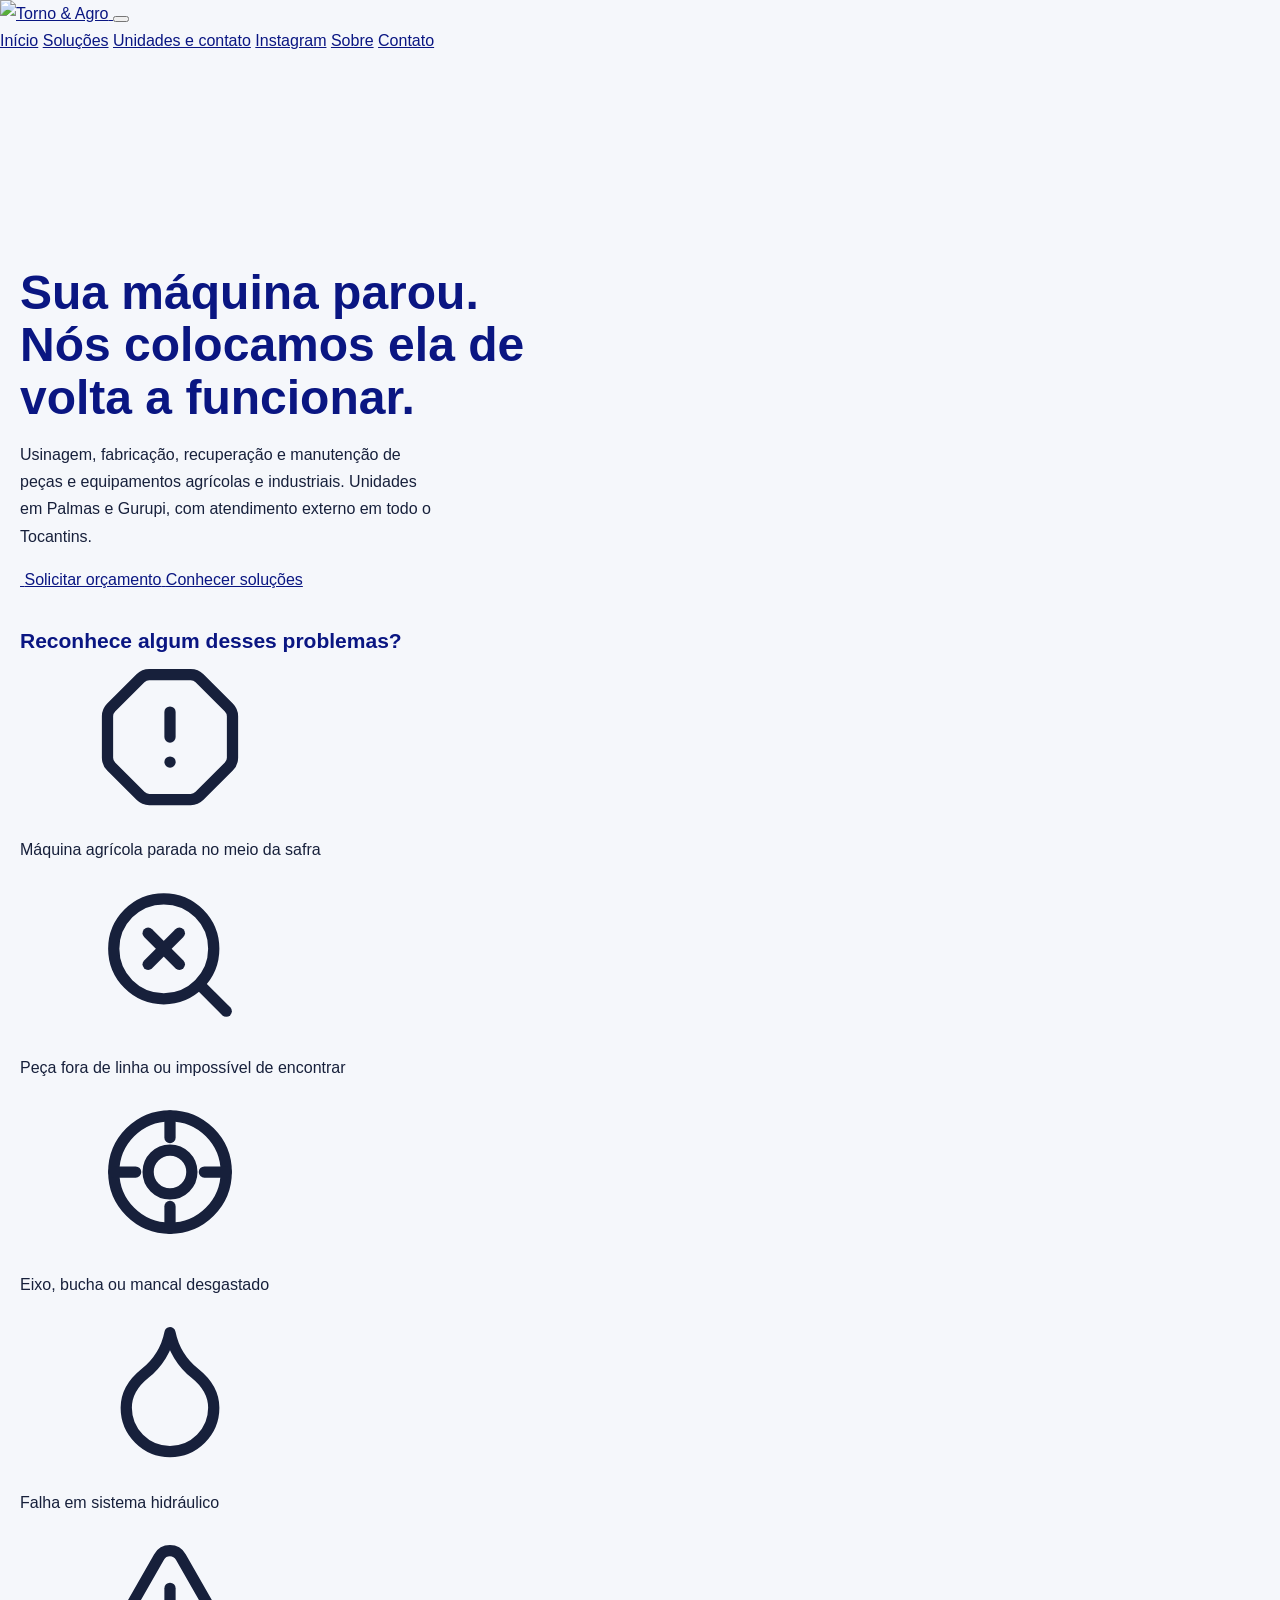
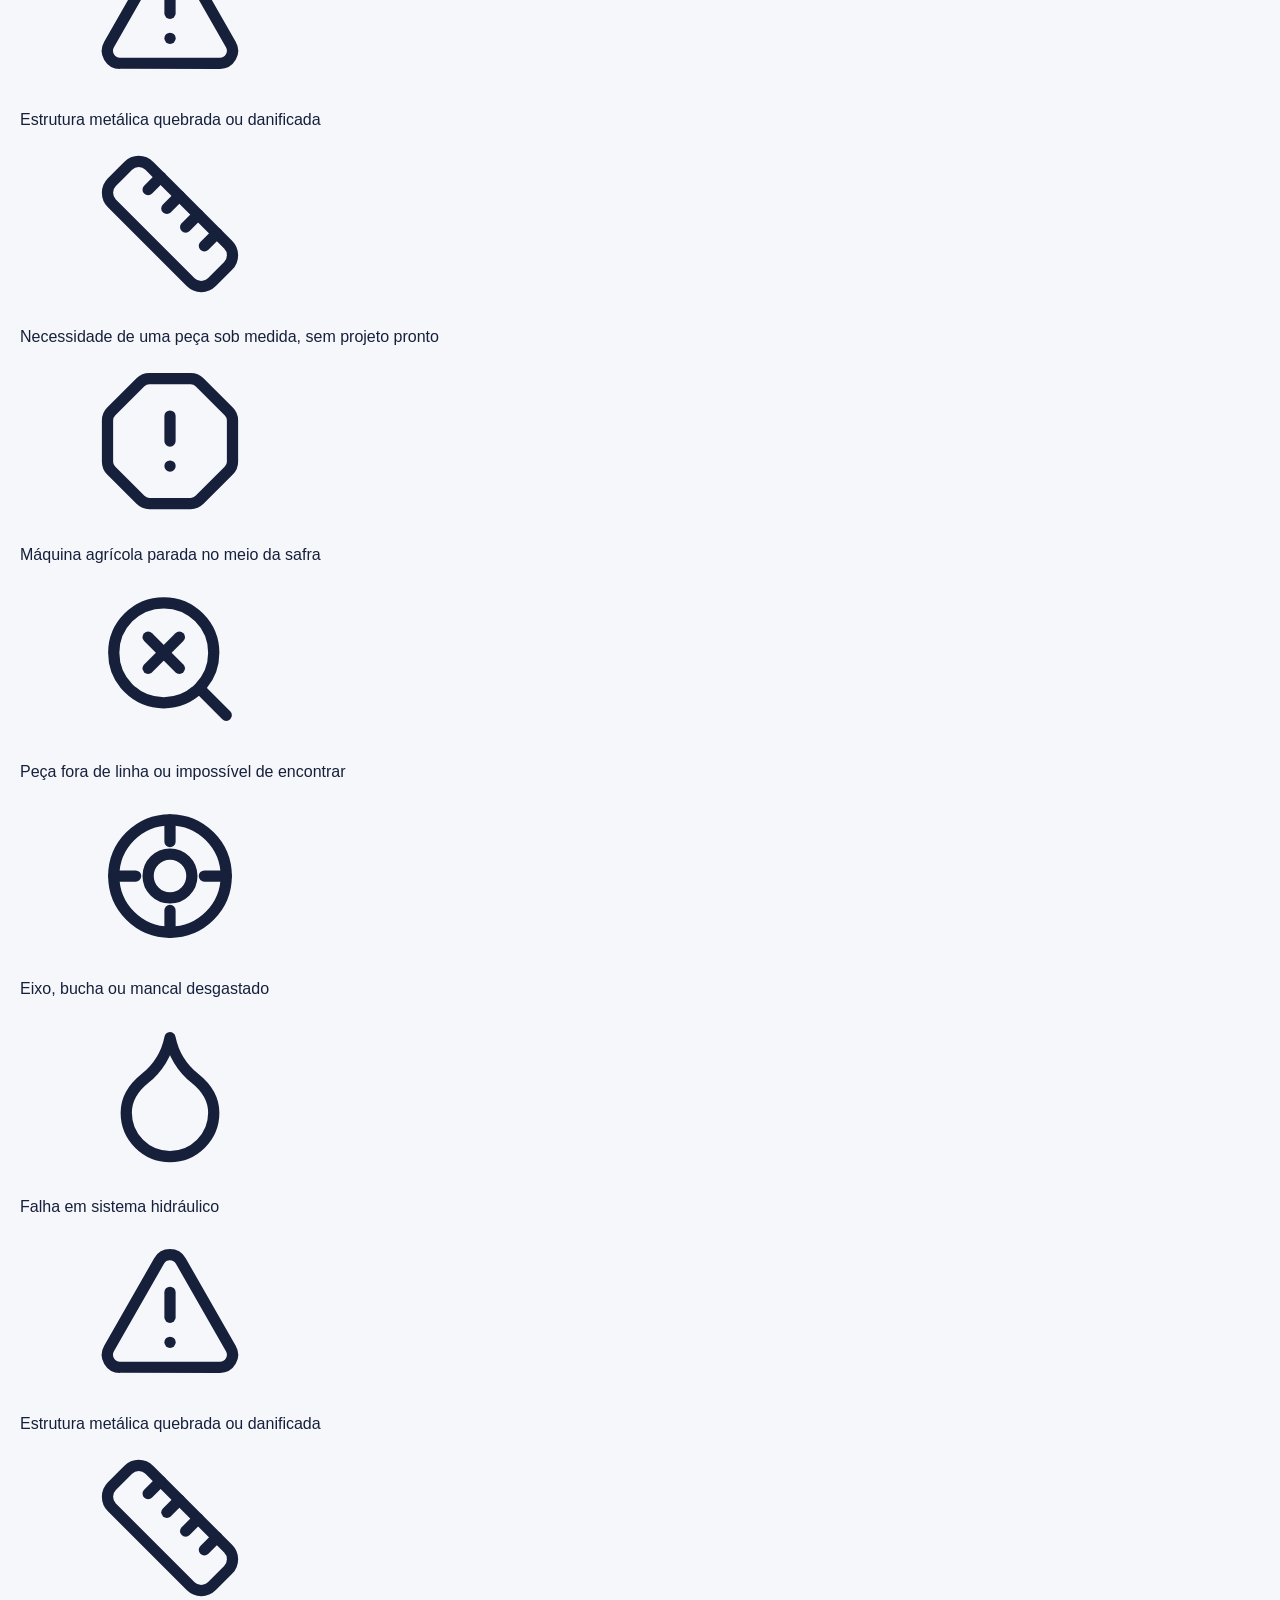
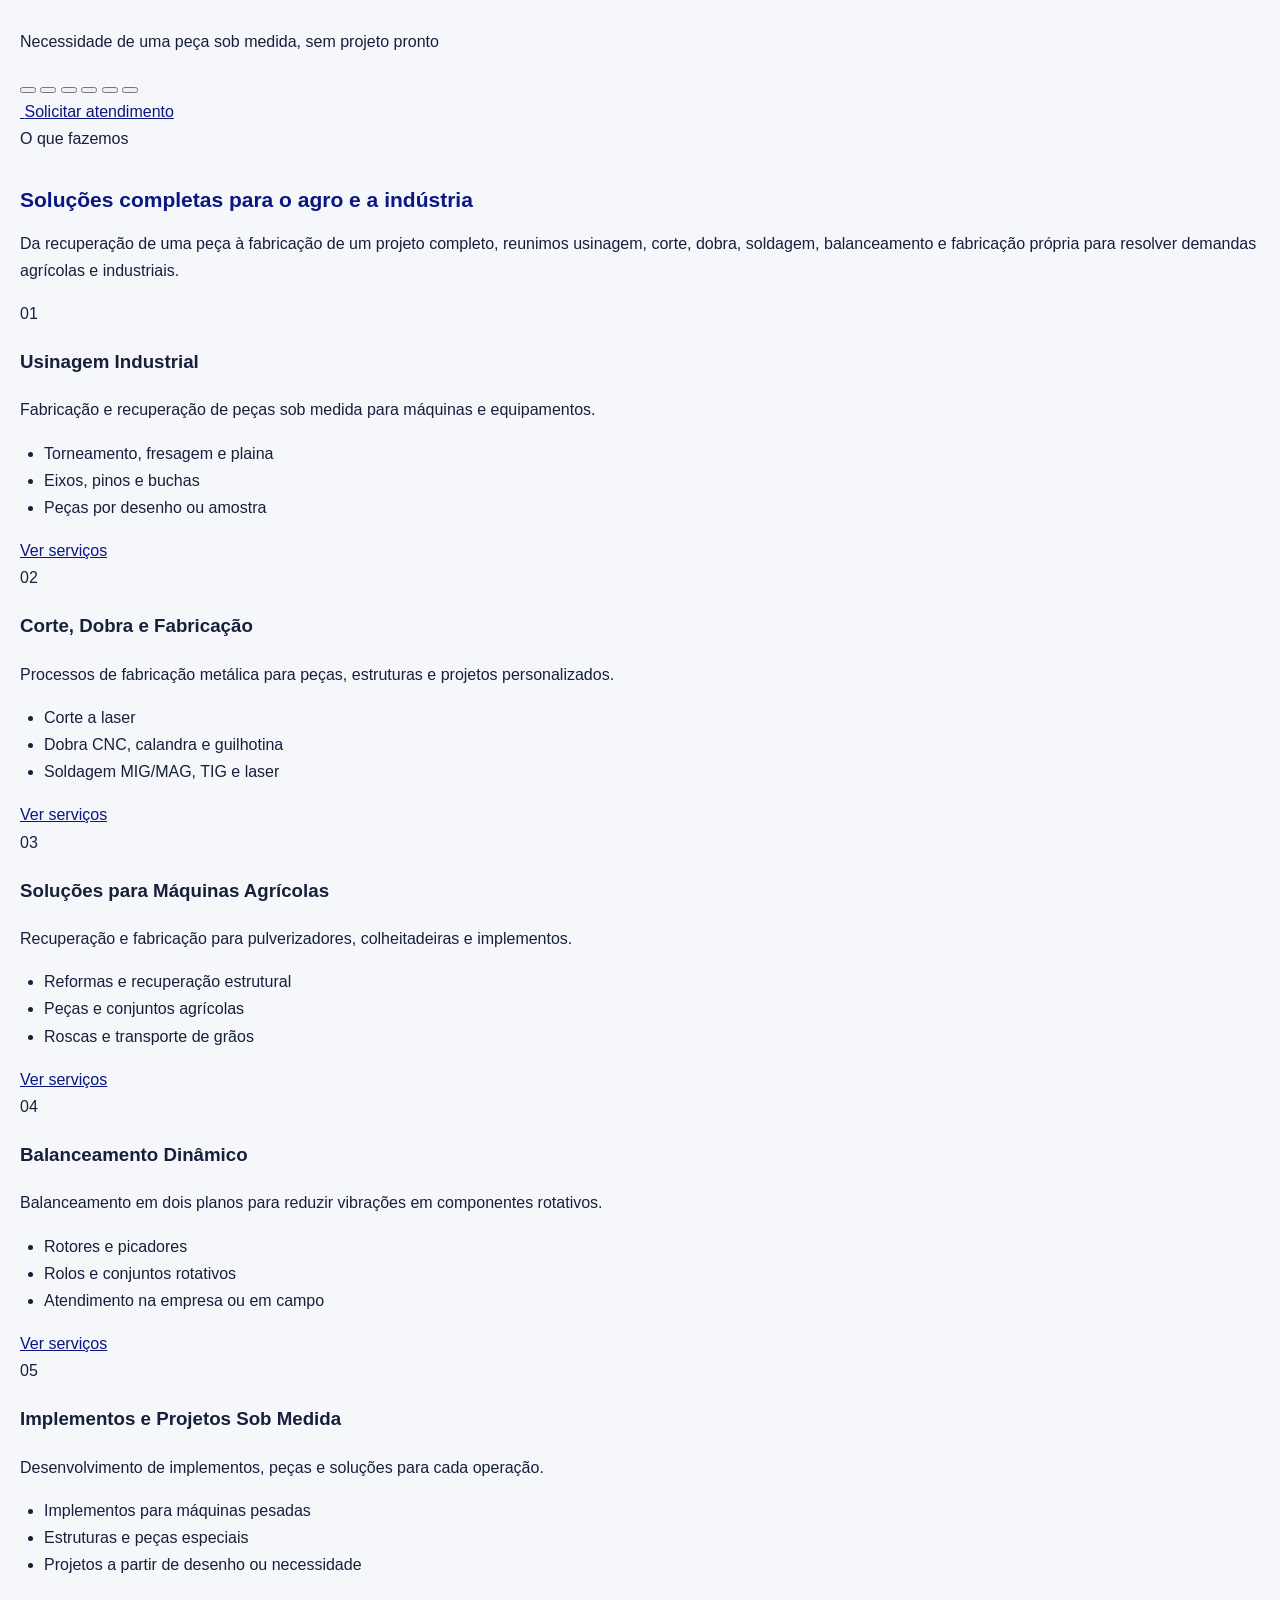
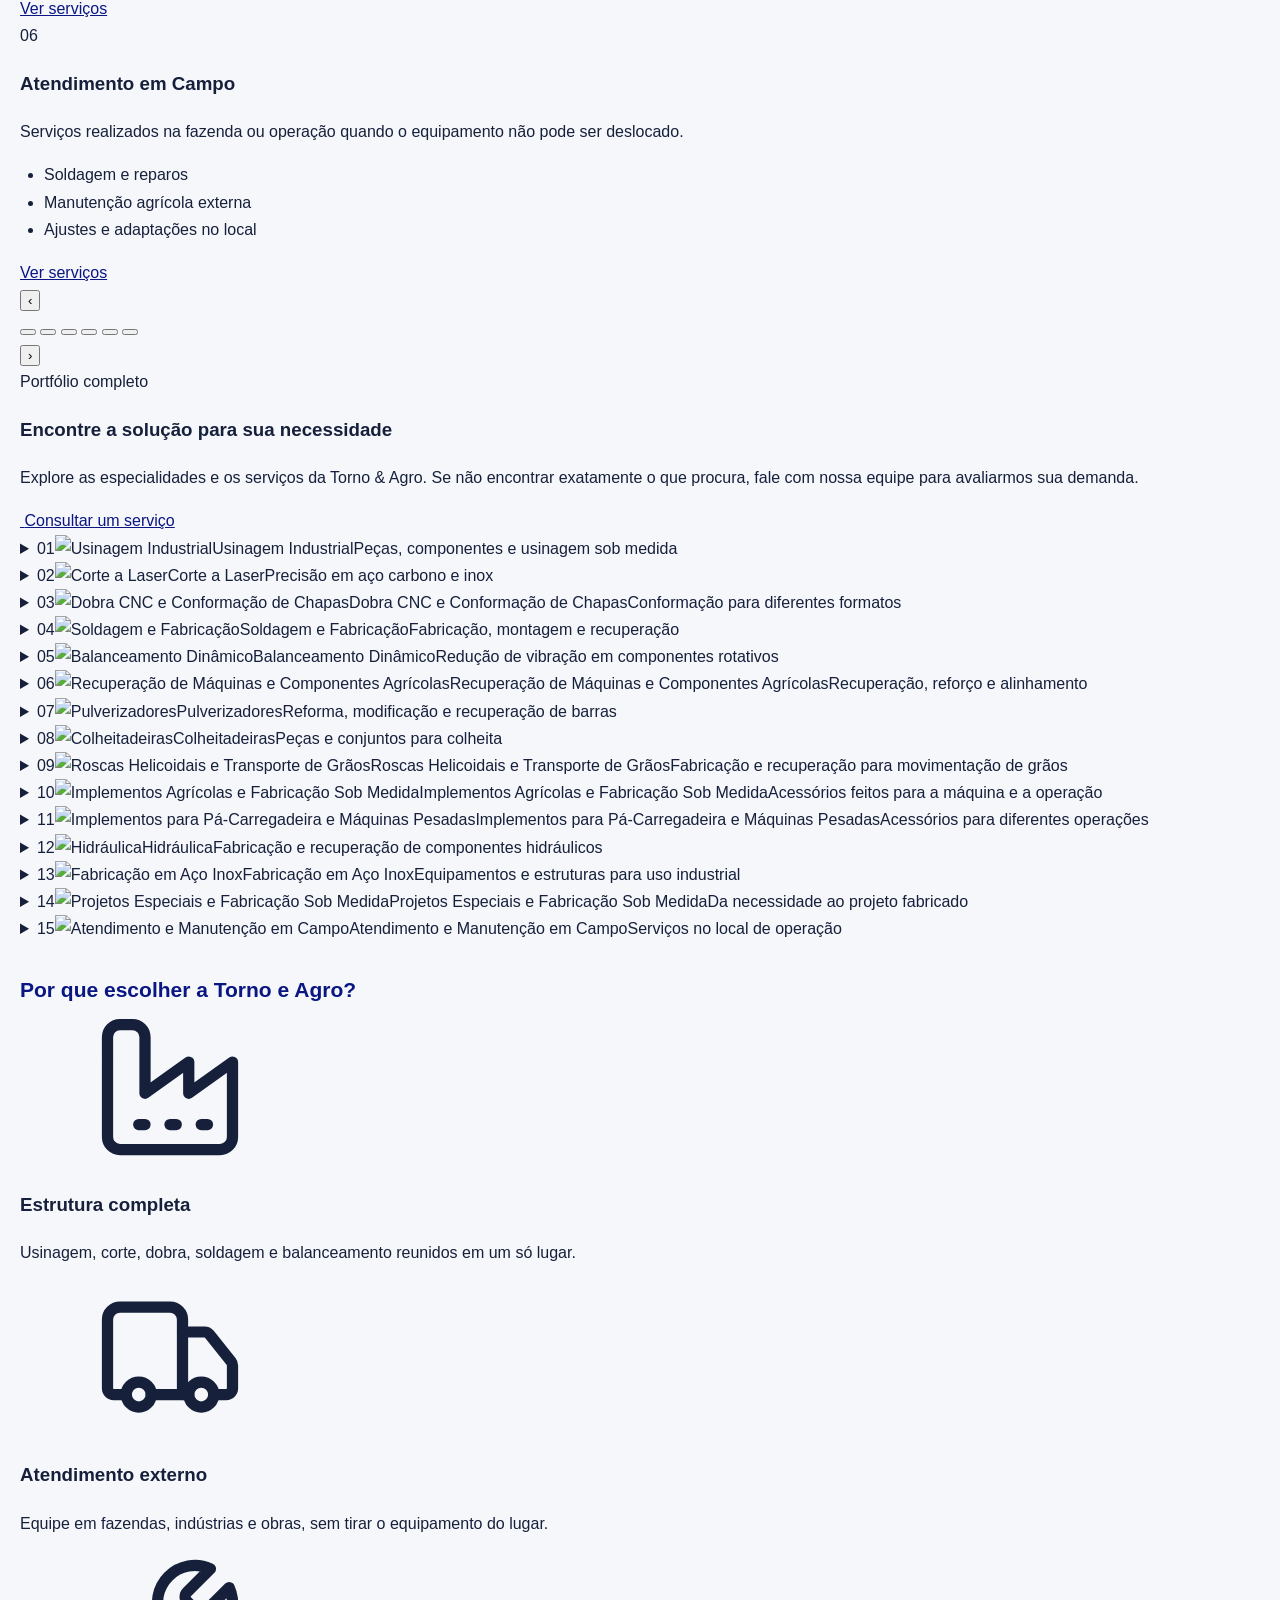
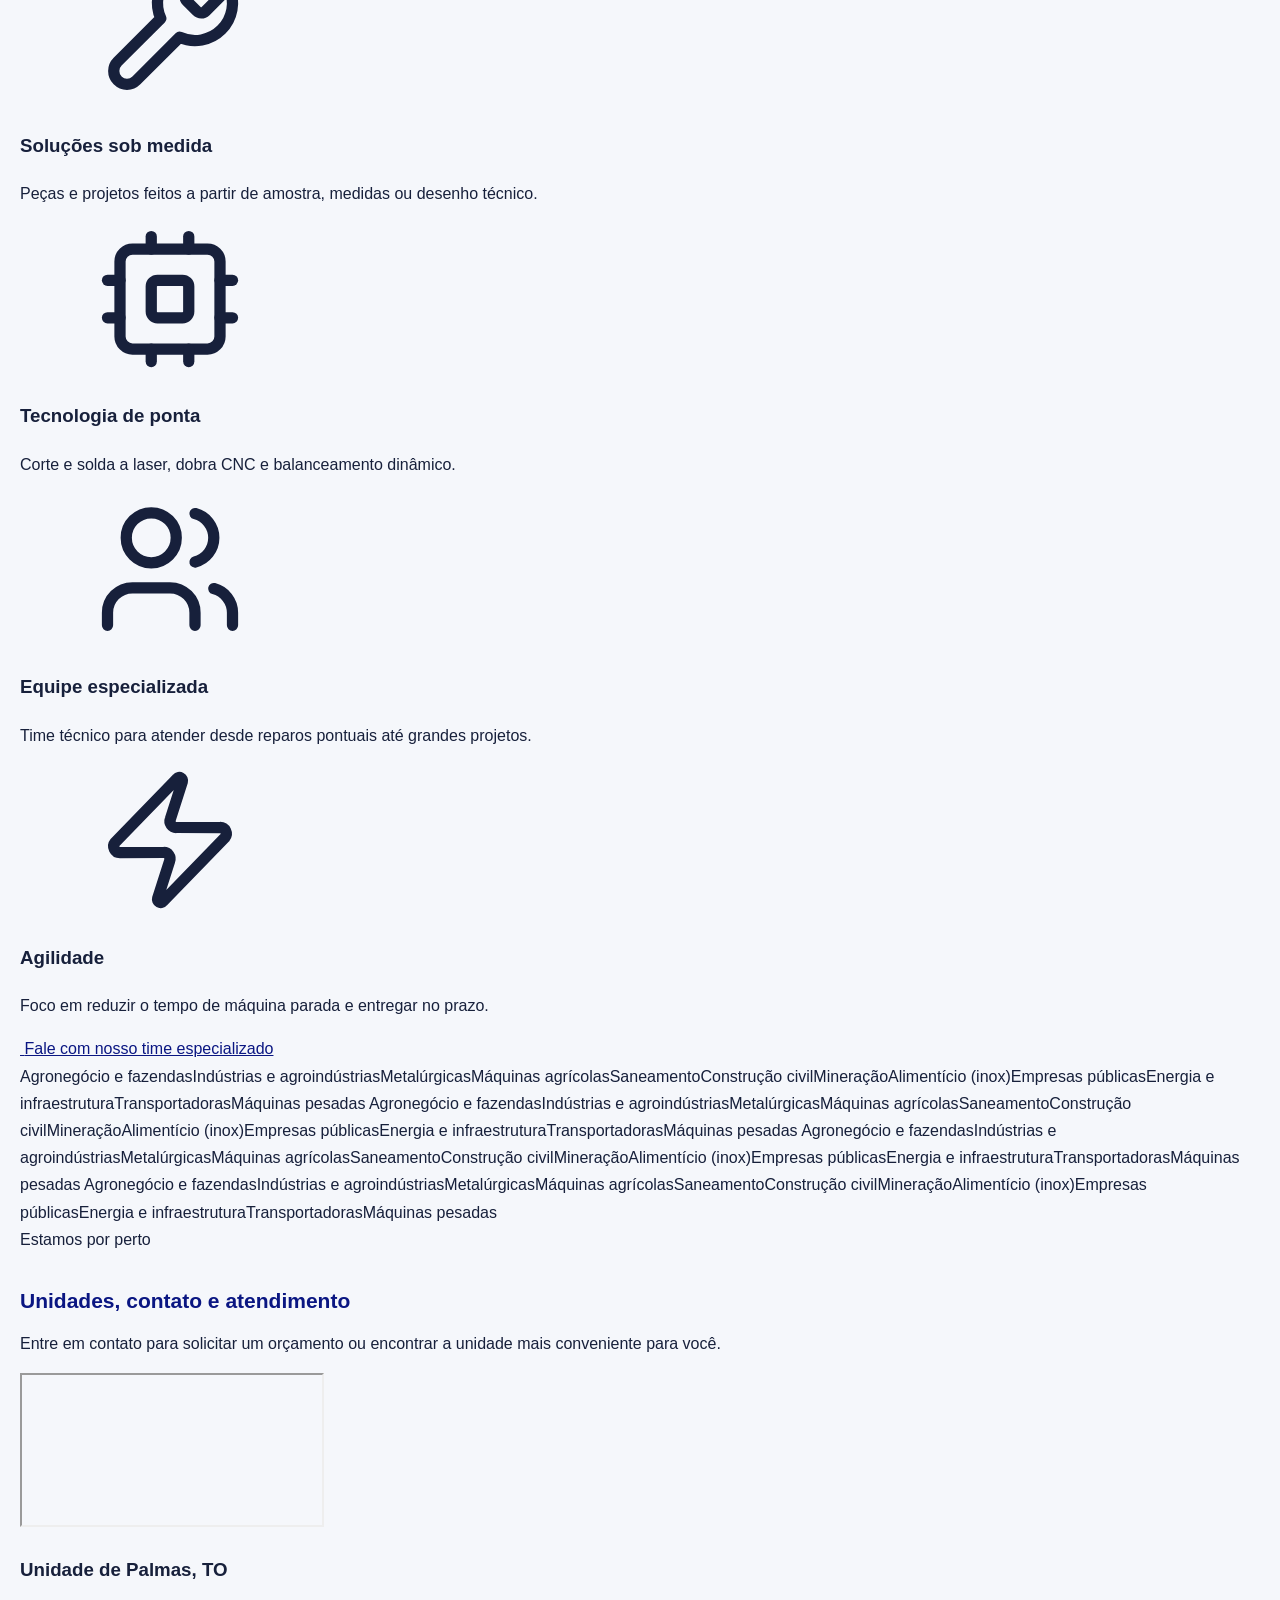
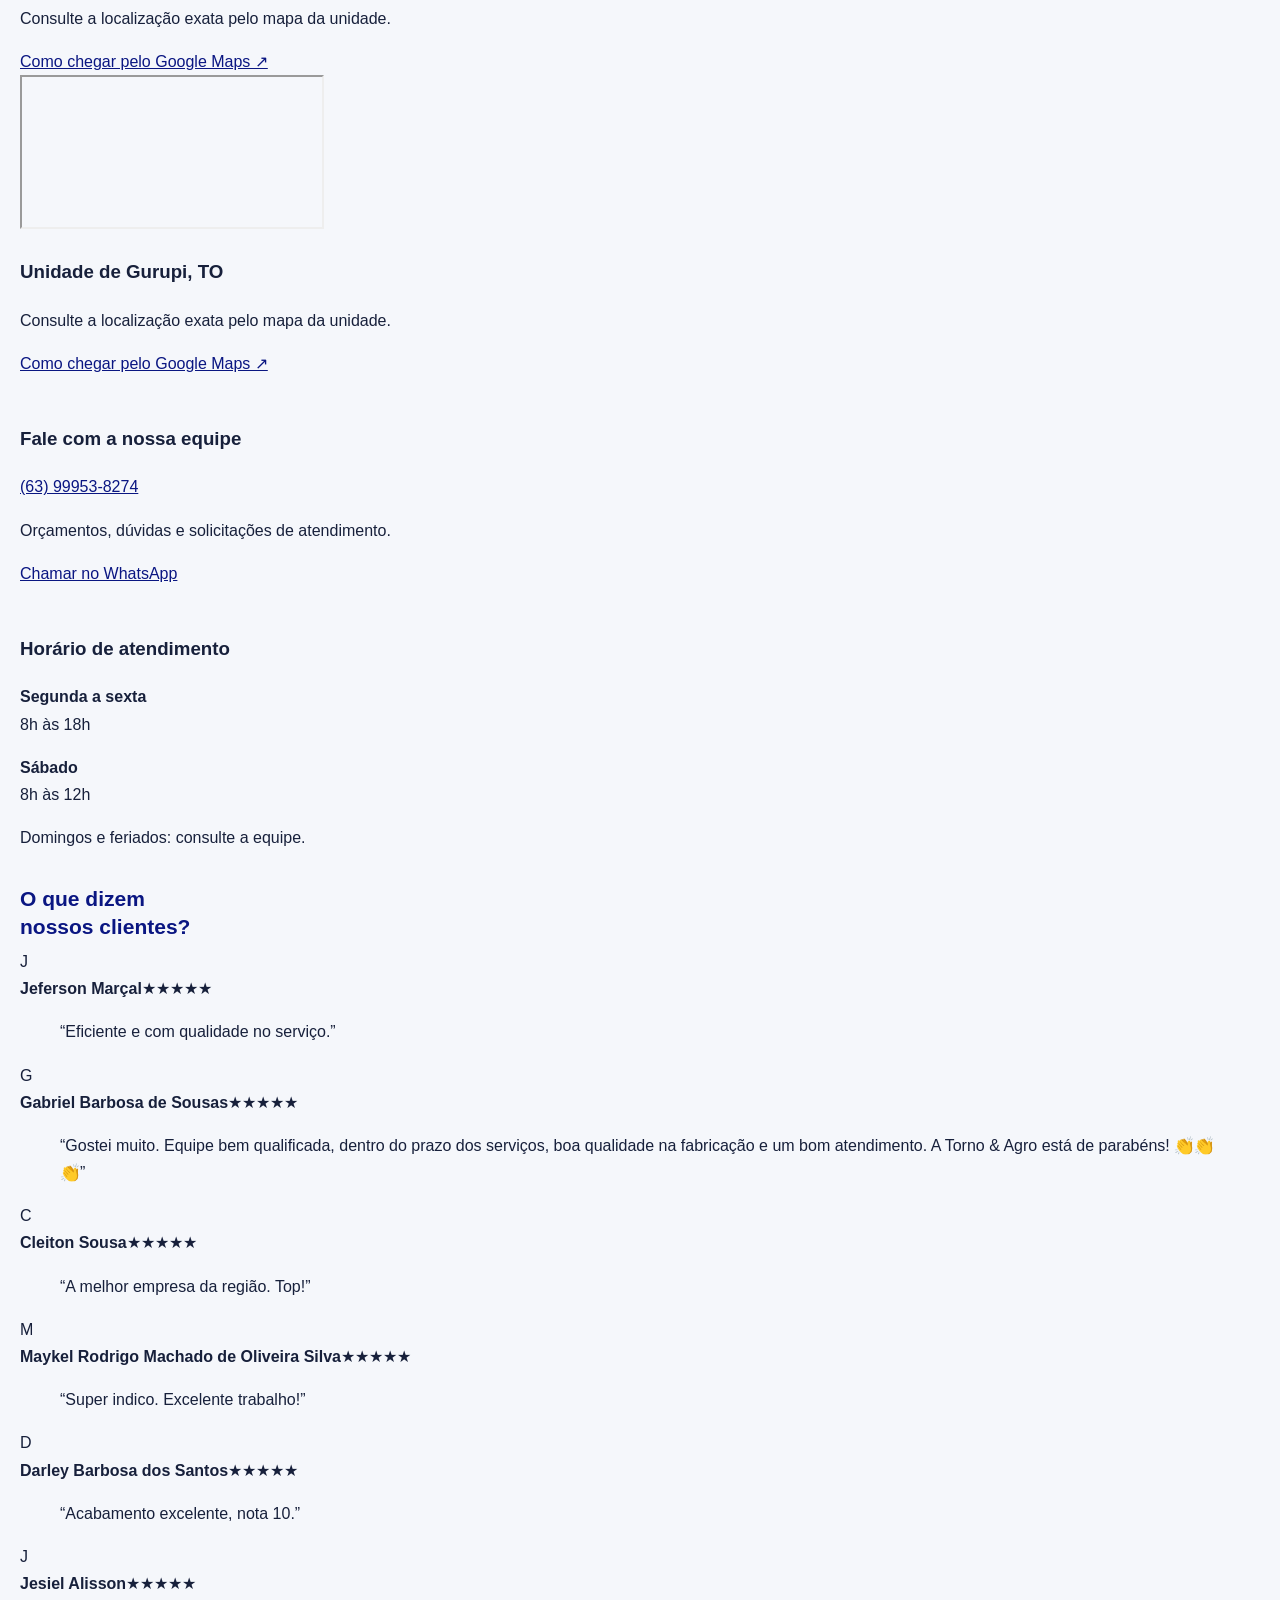
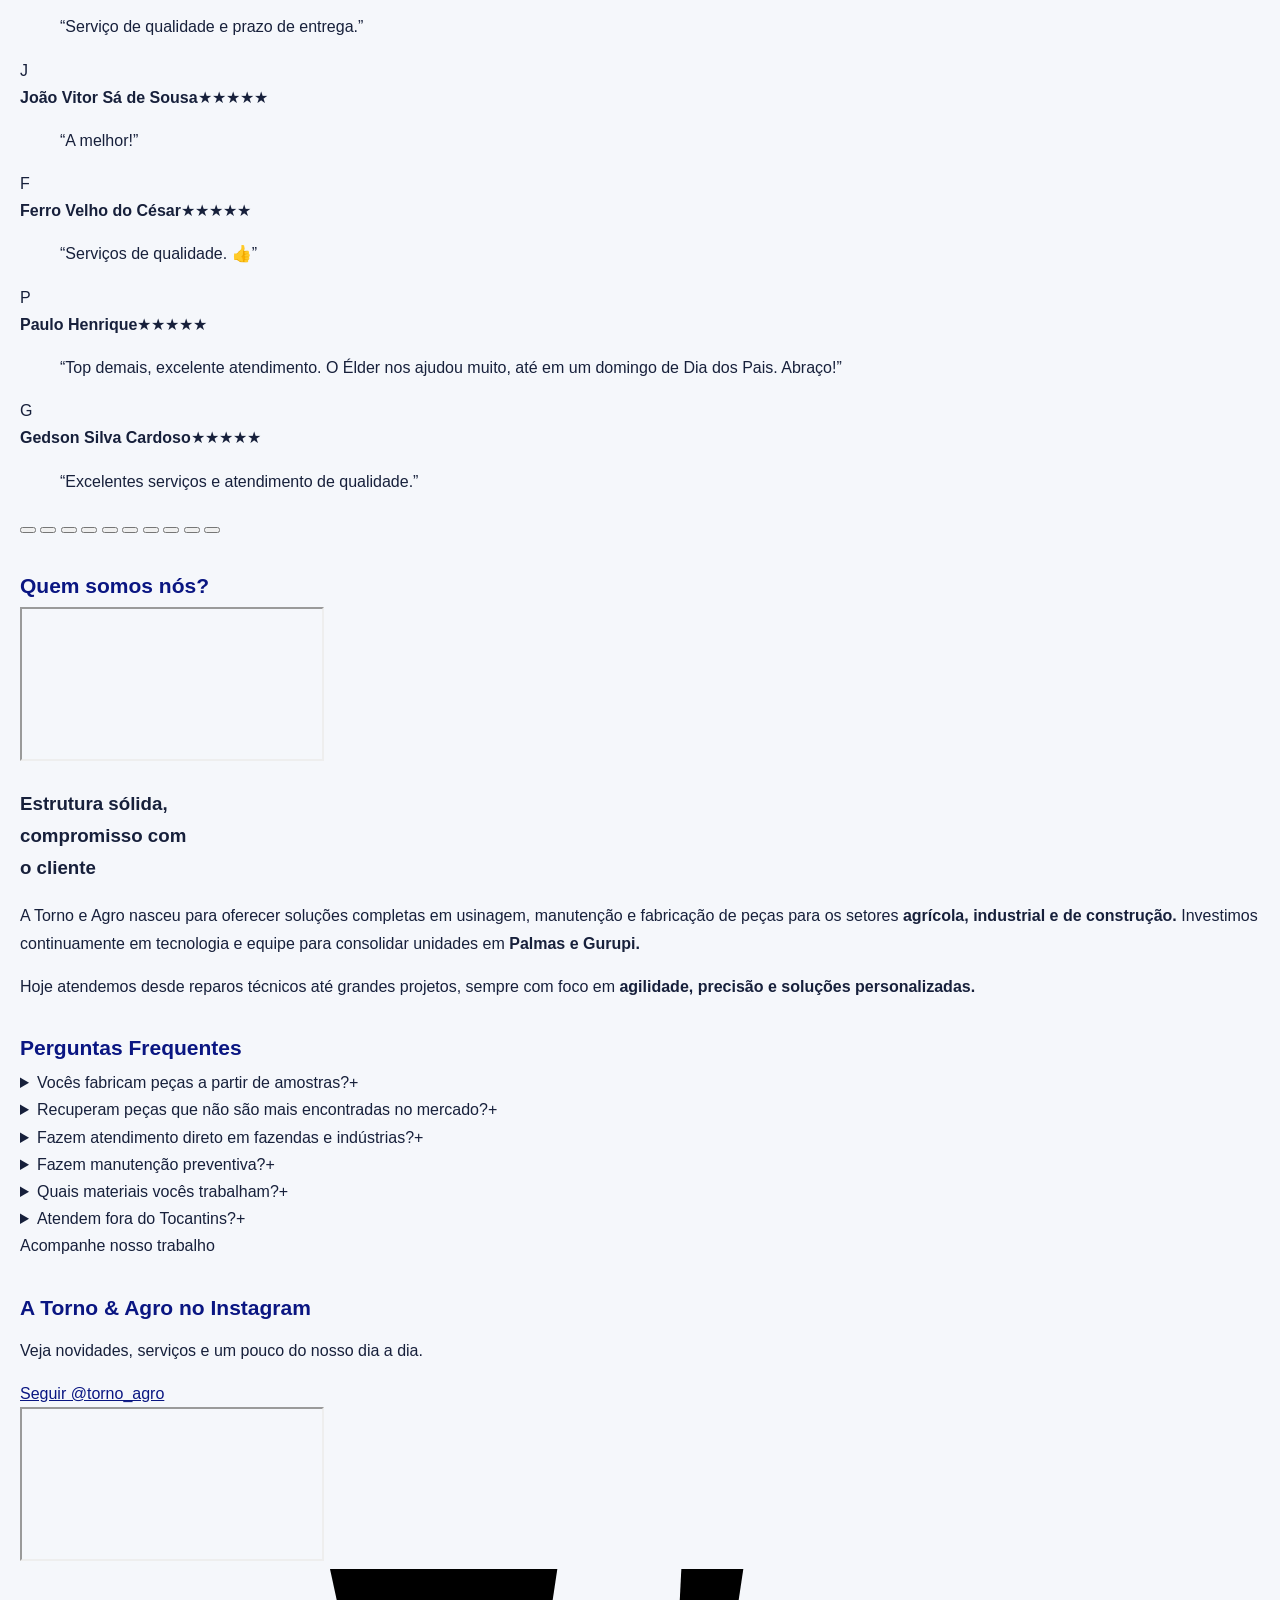
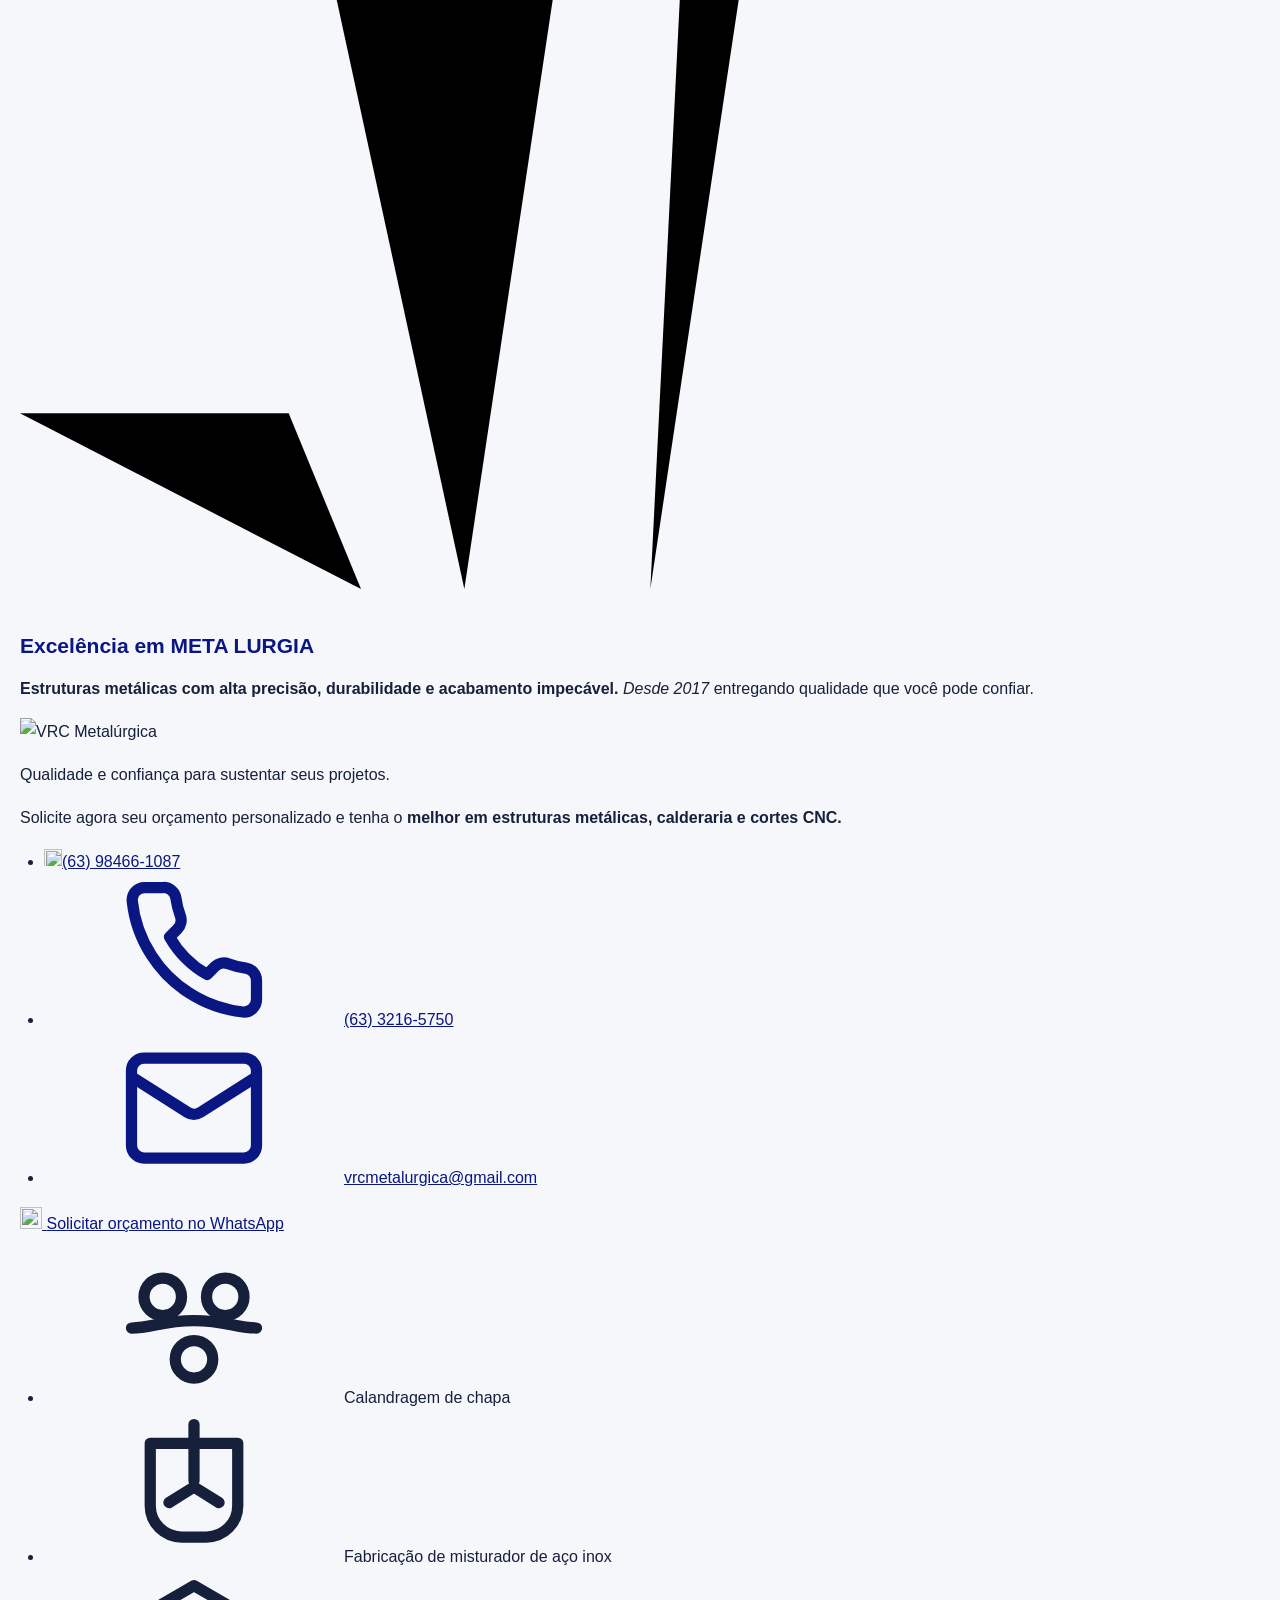
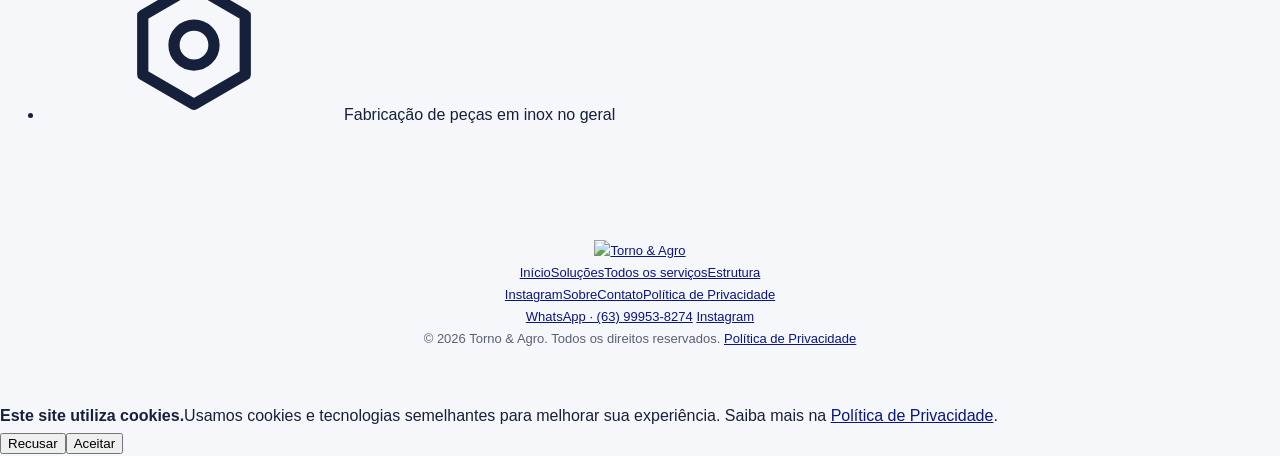
==== commit 4a229ac5: "site final 17.11 com politica" ====
--- a/index.html
+++ b/index.html
@@ -1,56 +1,539 @@
 <!doctype html>
 <html lang="pt-BR">
-<head>
-  <meta charset="UTF-8" />
-  <meta name="viewport" content="width=device-width, initial-scale=1" />
-  <meta name="color-scheme" content="light" />
-  <meta name="description" content="Política de Privacidade da Torno & Agro." />
-  <title>Política de Privacidade | Torno & Agro</title>
-  <link rel="stylesheet" href="style.css" />
-</head>
-<body>
-  <header class="page-header"><a href="/" aria-label="Voltar ao site Torno & Agro">Torno <span>&amp;</span> Agro</a><a class="back-link" href="/">Voltar ao site</a></header>
-  <main>
-    <article class="policy">
-      <p class="eyebrow">Torno &amp; Agro</p>
-      <h1>Política de Privacidade</h1>
-      <p class="intro">Esta página explica como as informações podem ser tratadas quando você visita o site da Torno &amp; Agro ou entra em contato conosco.</p>
-      <p class="updated">Última atualização: 17 de novembro de 2026</p>
-
-      <h2>1. Quem somos</h2>
-      <p>Este site é da Torno &amp; Agro. Para falar sobre privacidade ou solicitar informações, entre em contato pelo WhatsApp <a href="https://wa.me/5563999538274">(63) 99953-8274</a>.</p>
-
-      <h2>2. Informações que podem ser tratadas</h2>
-      <p>O site não possui formulário próprio de cadastro. Ao navegar, algumas informações técnicas podem ser processadas por serviços de hospedagem, segurança, métricas e conteúdo incorporado, como endereço IP, tipo de navegador, páginas visitadas e identificadores de cookies. Se você iniciar contato pelo WhatsApp, as informações que enviar serão tratadas pelo WhatsApp e pela Torno &amp; Agro para responder à sua solicitação.</p>
-
-      <h2>3. Cookies e tecnologias semelhantes</h2>
-      <p>O site apresenta um aviso para você aceitar ou recusar cookies de medição e publicidade. O Google Tag Manager e as tags de Google Ads só são carregados depois do aceite. Se você recusar, essas tags não são carregadas e os eventos de conversão do site não são enviados. Sua escolha fica salva neste navegador; apagar os dados do navegador pode removê-la.</p>
-      <p>Mapas e conteúdos de terceiros, como o Instagram, são incorporados diretamente na página e podem conectar-se aos respectivos serviços mesmo que você recuse as tags de medição e publicidade. Consulte também as políticas desses serviços para entender como eles tratam os dados.</p>
-
-      <h2>4. Para que usamos as informações</h2>
-      <ul>
-        <li>Manter o site disponível, seguro e funcionando;</li>
-        <li>entender o uso do site e melhorar conteúdo e divulgação;</li>
-        <li>responder a pedidos de orçamento e outras mensagens enviadas por você;</li>
-        <li>cumprir obrigações legais aplicáveis.</li>
-      </ul>
-
-      <h2>5. Compartilhamento e serviços externos</h2>
-      <p>Dados técnicos podem ser tratados por fornecedores que oferecem hospedagem, análise de acesso, publicidade, mapas, redes sociais ou comunicação. Esses fornecedores podem tratar dados conforme seus próprios termos e políticas. O site também contém links para serviços externos, que passam a se aplicar quando você os acessa.</p>
-
-      <h2>6. Armazenamento e segurança</h2>
-      <p>As informações são mantidas pelo tempo necessário para atender às finalidades descritas, cumprir obrigações legais ou resolver solicitações. Adotamos cuidados razoáveis para proteger as informações, embora nenhum meio de transmissão ou armazenamento seja completamente livre de riscos.</p>
-
-      <h2>7. Seus direitos e solicitações</h2>
-      <p>Quando aplicável, você pode solicitar informações sobre o tratamento de seus dados, correção, eliminação ou outras providências previstas na legislação. Envie sua solicitação pelo WhatsApp informado nesta página. Poderemos pedir informações suficientes para confirmar a identidade e localizar o pedido.</p>
-
-      <h2>8. Alterações nesta política</h2>
-      <p>Esta política pode ser atualizada para refletir mudanças no site, nos serviços utilizados ou nas regras aplicáveis. A versão vigente ficará publicada neste endereço.</p>
-
-      <a class="return-button" href="/">Voltar para o site</a>
-    </article>
-  </main>
-  <footer>© 2026 Torno &amp; Agro</footer>
-  <script src="script.js"></script>
-</body>
+  <head>
+    <meta charset="UTF-8" />
+    <!-- Google Tag Manager e Google Ads são carregados somente após aceite de cookies. -->
+    <meta name="viewport" content="width=device-width, initial-scale=1" />
+    <meta name="color-scheme" content="light" />
+    <meta name="description" content="Torno & Agro — usinagem, fabricação, recuperação e manutenção de peças e equipamentos." />
+    <title>Torno & Agro</title>
+    <link rel="icon" type="image/png" href="https://tornoeagro.wordpress.com/wp-content/uploads/2026/10/design-sem-nome-3.png?w=1024&amp;allow_lossy=1" />
+    <link rel="apple-touch-icon" href="https://tornoeagro.wordpress.com/wp-content/uploads/2026/10/design-sem-nome-3.png?w=1024&amp;allow_lossy=1" />
+    <link rel="preconnect" href="https://tornoeagroimg.wordpress.com" crossorigin />
+    <link rel="preload" as="image" href="https://tornoeagroimg.wordpress.com/wp-content/uploads/2026/11/design-sem-nome-3.webp?w=1024&amp;allow_lossy=1" media="(min-width: 821px)" fetchpriority="high" />
+    <link rel="preload" as="image" href="https://tornoeagroimg.wordpress.com/wp-content/uploads/2026/11/design-sem-nome-2.webp?w=569&amp;allow_lossy=1" media="(max-width: 820px)" fetchpriority="high" />
+    <link rel="preconnect" href="https://fonts.googleapis.com" />
+    <link rel="preconnect" href="https://fonts.gstatic.com" crossorigin />
+    <link href="https://fonts.googleapis.com/css2?family=Atkinson+Hyperlegible:wght@400&family=Barlow+Condensed:wght@600;800&display=swap" rel="stylesheet" />
+    <link rel="stylesheet" href="style.css" />
+  </head>
+  <body>
+    <svg width="0" height="0" style="position:absolute" aria-hidden="true" focusable="false">
+      <defs>
+        <symbol id="ic-stop" viewBox="0 0 24 24" fill="none" stroke="currentColor" stroke-width="1.8" stroke-linecap="round" stroke-linejoin="round"><path d="M15.312 2a2 2 0 0 1 1.414.586l4.688 4.688A2 2 0 0 1 22 8.688v6.624a2 2 0 0 1-.586 1.414l-4.688 4.688a2 2 0 0 1-1.414.586H8.688a2 2 0 0 1-1.414-.586l-4.688-4.688A2 2 0 0 1 2 15.312V8.688a2 2 0 0 1 .586-1.414l4.688-4.688A2 2 0 0 1 8.688 2z"/><path d="M12 8v4"/><path d="M12 16h.01"/></symbol>
+        <symbol id="ic-search-x" viewBox="0 0 24 24" fill="none" stroke="currentColor" stroke-width="1.8" stroke-linecap="round" stroke-linejoin="round"><circle cx="11" cy="11" r="8"/><path d="m21 21-4.3-4.3"/><path d="m13.5 8.5-5 5"/><path d="m8.5 8.5 5 5"/></symbol>
+        <symbol id="ic-bearing" viewBox="0 0 24 24" fill="none" stroke="currentColor" stroke-width="1.8" stroke-linecap="round" stroke-linejoin="round"><circle cx="12" cy="12" r="9"/><circle cx="12" cy="12" r="3.5"/><path d="M12 3v3.5"/><path d="M12 17.5V21"/><path d="M3 12h3.5"/><path d="M17.5 12H21"/></symbol>
+        <symbol id="ic-drop" viewBox="0 0 24 24" fill="none" stroke="currentColor" stroke-width="1.8" stroke-linecap="round" stroke-linejoin="round"><path d="M12 22a7 7 0 0 0 7-7c0-2-1-3.9-3-5.5s-3.5-4-4-6.5c-.5 2.5-2 4.9-4 6.5C6 11.1 5 13 5 15a7 7 0 0 0 7 7z"/></symbol>
+        <symbol id="ic-alert" viewBox="0 0 24 24" fill="none" stroke="currentColor" stroke-width="1.8" stroke-linecap="round" stroke-linejoin="round"><path d="m21.73 18-8-14a2 2 0 0 0-3.48 0l-8 14A2 2 0 0 0 4 21h16a2 2 0 0 0 1.73-3"/><path d="M12 9v4"/><path d="M12 17h.01"/></symbol>
+        <symbol id="ic-ruler" viewBox="0 0 24 24" fill="none" stroke="currentColor" stroke-width="1.8" stroke-linecap="round" stroke-linejoin="round"><path d="M21.3 15.3a2.4 2.4 0 0 1 0 3.4l-2.6 2.6a2.4 2.4 0 0 1-3.4 0L2.7 8.7a2.41 2.41 0 0 1 0-3.4l2.6-2.6a2.41 2.41 0 0 1 3.4 0Z"/><path d="m14.5 12.5 2-2"/><path d="m11.5 9.5 2-2"/><path d="m8.5 6.5 2-2"/><path d="m17.5 15.5 2-2"/></symbol>
+        <symbol id="ic-factory" viewBox="0 0 24 24" fill="none" stroke="currentColor" stroke-width="1.8" stroke-linecap="round" stroke-linejoin="round"><path d="M2 20a2 2 0 0 0 2 2h16a2 2 0 0 0 2-2V8l-7 5V8l-7 5V4a2 2 0 0 0-2-2H4a2 2 0 0 0-2 2Z"/><path d="M17 18h1"/><path d="M12 18h1"/><path d="M7 18h1"/></symbol>
+        <symbol id="ic-truck" viewBox="0 0 24 24" fill="none" stroke="currentColor" stroke-width="1.8" stroke-linecap="round" stroke-linejoin="round"><path d="M14 18V6a2 2 0 0 0-2-2H4a2 2 0 0 0-2 2v11a1 1 0 0 0 1 1h2"/><path d="M15 18H9"/><path d="M19 18h2a1 1 0 0 0 1-1v-3.65a1 1 0 0 0-.22-.624l-3.48-4.35A1 1 0 0 0 17.52 8H14"/><circle cx="17" cy="18" r="2"/><circle cx="7" cy="18" r="2"/></symbol>
+        <symbol id="ic-wrench" viewBox="0 0 24 24" fill="none" stroke="currentColor" stroke-width="1.8" stroke-linecap="round" stroke-linejoin="round"><path d="M14.7 6.3a1 1 0 0 0 0 1.4l1.6 1.6a1 1 0 0 0 1.4 0l3.77-3.77a6 6 0 0 1-7.94 7.94l-6.91 6.91a2.12 2.12 0 0 1-3-3l6.91-6.91a6 6 0 0 1 7.94-7.94l-3.76 3.76z"/></symbol>
+        <symbol id="ic-cpu" viewBox="0 0 24 24" fill="none" stroke="currentColor" stroke-width="1.8" stroke-linecap="round" stroke-linejoin="round"><rect width="16" height="16" x="4" y="4" rx="2"/><rect width="6" height="6" x="9" y="9" rx="1"/><path d="M15 2v2"/><path d="M15 20v2"/><path d="M2 15h2"/><path d="M2 9h2"/><path d="M20 15h2"/><path d="M20 9h2"/><path d="M9 2v2"/><path d="M9 20v2"/></symbol>
+        <symbol id="ic-users" viewBox="0 0 24 24" fill="none" stroke="currentColor" stroke-width="1.8" stroke-linecap="round" stroke-linejoin="round"><path d="M16 21v-2a4 4 0 0 0-4-4H6a4 4 0 0 0-4 4v2"/><circle cx="9" cy="7" r="4"/><path d="M22 21v-2a4 4 0 0 0-3-3.87"/><path d="M16 3.13a4 4 0 0 1 0 7.75"/></symbol>
+        <symbol id="ic-zap" viewBox="0 0 24 24" fill="none" stroke="currentColor" stroke-width="1.8" stroke-linecap="round" stroke-linejoin="round"><path d="M4 14a1 1 0 0 1-.78-1.63l9.9-10.2a.5.5 0 0 1 .86.46l-1.92 6.02A1 1 0 0 0 13 10h7a1 1 0 0 1 .78 1.63l-9.9 10.2a.5.5 0 0 1-.86-.46l1.92-6.02A1 1 0 0 0 11 14z"/></symbol>
+        <symbol id="ic-rollers" viewBox="0 0 24 24" fill="none" stroke="currentColor" stroke-width="1.8" stroke-linecap="round" stroke-linejoin="round"><circle cx="7" cy="7" r="3"/><circle cx="17" cy="7" r="3"/><circle cx="12" cy="17" r="3"/><path d="M2 12c3.2 0 5-1.2 10-1.2S18.8 12 22 12"/></symbol>
+        <symbol id="ic-mixer" viewBox="0 0 24 24" fill="none" stroke="currentColor" stroke-width="1.8" stroke-linecap="round" stroke-linejoin="round"><path d="M5 5h14v10a5 5 0 0 1-5 5h-4a5 5 0 0 1-5-5z"/><path d="M12 2v9"/><path d="M8 14.5 12 12l4 2.5"/></symbol>
+        <symbol id="ic-nut" viewBox="0 0 24 24" fill="none" stroke="currentColor" stroke-width="1.8" stroke-linecap="round" stroke-linejoin="round"><path d="M12 2.5 20.2 7.25v9.5L12 21.5l-8.2-4.75v-9.5z"/><circle cx="12" cy="12" r="3.2"/></symbol>
+        <symbol id="ic-phone" viewBox="0 0 24 24" fill="none" stroke="currentColor" stroke-width="1.8" stroke-linecap="round" stroke-linejoin="round"><path d="M22 16.92v3a2 2 0 0 1-2.18 2 19.79 19.79 0 0 1-8.63-3.07 19.5 19.5 0 0 1-6-6 19.79 19.79 0 0 1-3.07-8.67A2 2 0 0 1 4.11 2h3a2 2 0 0 1 2 1.72 12.84 12.84 0 0 0 .7 2.81 2 2 0 0 1-.45 2.11L8.09 9.91a16 16 0 0 0 6 6l1.27-1.27a2 2 0 0 1 2.11-.45 12.84 12.84 0 0 0 2.81.7A2 2 0 0 1 22 16.92z"/></symbol>
+        <symbol id="ic-mail" viewBox="0 0 24 24" fill="none" stroke="currentColor" stroke-width="1.8" stroke-linecap="round" stroke-linejoin="round"><rect width="20" height="16" x="2" y="4" rx="2"/><path d="m22 7-8.97 5.7a1.94 1.94 0 0 1-2.06 0L2 7"/></symbol>
+      </defs>
+    </svg>
+    <header class="site-header" id="inicio">
+      <nav class="navbar" aria-label="Navegação principal">
+        <a class="brand" href="#inicio" aria-label="Torno e Agro — início">
+          <img src="https://tornoeagro.wordpress.com/wp-content/uploads/2026/07/desktop-tornoagro.png" alt="Torno & Agro" />
+        </a>
+
+        <button class="menu-toggle" type="button" aria-expanded="false" aria-controls="main-menu" aria-label="Abrir menu">
+          <span></span><span></span><span></span>
+        </button>
+
+        <div class="nav-links" id="main-menu">
+          <a href="#inicio">Início</a>
+          <a href="#estrutura">Soluções</a>
+          <a href="#unidades">Unidades e contato</a>
+          <a href="#instagram">Instagram</a>
+          <a href="#sobre">Sobre</a>
+          <a class="contact-link" href="#unidades">Contato</a>
+        </div>
+      </nav>
+    </header>
+
+    <main>
+      <section class="hero" aria-labelledby="hero-title">
+        <div class="hero-media" aria-hidden="true">
+          <picture class="hero-poster">
+            <source media="(max-width: 820px)" srcset="https://tornoeagroimg.wordpress.com/wp-content/uploads/2026/11/design-sem-nome-2.webp?w=569&amp;allow_lossy=1" />
+            <img src="https://tornoeagroimg.wordpress.com/wp-content/uploads/2026/11/design-sem-nome-3.webp?w=1024&amp;allow_lossy=1" alt="" fetchpriority="high" loading="eager" decoding="async" />
+          </picture>
+          <video class="hero-video" autoplay muted loop playsinline preload="auto" aria-hidden="true" poster="https://tornoeagroimg.wordpress.com/wp-content/uploads/2026/11/design-sem-nome-3.webp?w=1024&amp;allow_lossy=1">
+            <source src="https://kpypmlrsocnovwmxvtyi.supabase.co/storage/v1/object/public/videos/2c2c28d5-5c49-4f7e-80d5-9094d9a1d577.mp4" type="video/mp4" />
+          </video>
+        </div>
+
+        <div class="hero-copy">
+          <h1 id="hero-title">Sua máquina parou.<br />Nós colocamos ela de<br />volta a funcionar.</h1>
+          <p>Usinagem, fabricação, recuperação e manutenção de<br class="desktop-break" /> peças e equipamentos agrícolas e industriais. Unidades<br class="desktop-break" /> em Palmas e Gurupi, com atendimento externo em todo o<br class="desktop-break" /> Tocantins.</p>
+
+          <div class="hero-actions" id="contato">
+            <a class="button primary" href="https://api.whatsapp.com/send/?phone=5563999538274&text&type=phone_number&app_absent=0&utm_source=ig" target="_blank" rel="noopener noreferrer" data-whatsapp aria-label="Solicitar orçamento pelo WhatsApp">
+              <img class="whatsapp-icon" src="https://cdn.simpleicons.org/whatsapp/FFFFFF" alt="" aria-hidden="true" />
+              <span>Solicitar orçamento</span>
+            </a>
+            <a class="button secondary" href="#solucoes">Conhecer soluções</a>
+          </div>
+        </div>
+      </section>
+
+      <div class="glow-divider" aria-hidden="true"></div>
+
+      <section class="problems-section" id="solucoes" aria-labelledby="problems-title">
+        <h2 id="problems-title" class="section-title reveal">Reconhece algum desses problemas?</h2>
+
+        <div class="problem-rows problem-rows-desktop">
+          <div class="problem-row reveal">
+            <article class="problem-card"><span class="problem-icon" aria-hidden="true"><svg aria-hidden="true" focusable="false"><use href="#ic-stop"/></svg></span><p>Máquina agrícola parada no meio da safra</p></article>
+            <article class="problem-card"><span class="problem-icon" aria-hidden="true"><svg aria-hidden="true" focusable="false"><use href="#ic-search-x"/></svg></span><p>Peça fora de linha ou impossível de encontrar</p></article>
+            <article class="problem-card"><span class="problem-icon" aria-hidden="true"><svg aria-hidden="true" focusable="false"><use href="#ic-bearing"/></svg></span><p>Eixo, bucha ou mancal desgastado</p></article>
+          </div>
+          <div class="problem-row reveal reveal-delay">
+            <article class="problem-card"><span class="problem-icon" aria-hidden="true"><svg aria-hidden="true" focusable="false"><use href="#ic-drop"/></svg></span><p>Falha em sistema hidráulico</p></article>
+            <article class="problem-card"><span class="problem-icon" aria-hidden="true"><svg aria-hidden="true" focusable="false"><use href="#ic-alert"/></svg></span><p>Estrutura metálica quebrada ou danificada</p></article>
+            <article class="problem-card"><span class="problem-icon" aria-hidden="true"><svg aria-hidden="true" focusable="false"><use href="#ic-ruler"/></svg></span><p>Necessidade de uma peça sob medida, sem projeto pronto</p></article>
+          </div>
+        </div>
+
+        <div class="problem-mobile-carousel" aria-roledescription="carrossel" aria-label="Problemas que resolvemos">
+          <div class="problem-mobile-viewport">
+            <div class="problem-mobile-track">
+              <div class="problem-mobile-card">
+                <article class="problem-card"><span class="problem-icon" aria-hidden="true"><svg aria-hidden="true" focusable="false"><use href="#ic-stop"/></svg></span><p>Máquina agrícola parada no meio da safra</p></article>
+              </div>
+              <div class="problem-mobile-card">
+                <article class="problem-card"><span class="problem-icon" aria-hidden="true"><svg aria-hidden="true" focusable="false"><use href="#ic-search-x"/></svg></span><p>Peça fora de linha ou impossível de encontrar</p></article>
+              </div>
+              <div class="problem-mobile-card">
+                <article class="problem-card"><span class="problem-icon" aria-hidden="true"><svg aria-hidden="true" focusable="false"><use href="#ic-bearing"/></svg></span><p>Eixo, bucha ou mancal desgastado</p></article>
+              </div>
+              <div class="problem-mobile-card">
+                <article class="problem-card"><span class="problem-icon" aria-hidden="true"><svg aria-hidden="true" focusable="false"><use href="#ic-drop"/></svg></span><p>Falha em sistema hidráulico</p></article>
+              </div>
+              <div class="problem-mobile-card">
+                <article class="problem-card"><span class="problem-icon" aria-hidden="true"><svg aria-hidden="true" focusable="false"><use href="#ic-alert"/></svg></span><p>Estrutura metálica quebrada ou danificada</p></article>
+              </div>
+              <div class="problem-mobile-card">
+                <article class="problem-card"><span class="problem-icon" aria-hidden="true"><svg aria-hidden="true" focusable="false"><use href="#ic-ruler"/></svg></span><p>Necessidade de uma peça sob medida, sem projeto pronto</p></article>
+              </div>
+            </div>
+          </div>
+          <div class="problem-mobile-dots" aria-label="Selecionar problema">
+            <button class="problem-mobile-dot is-active" type="button" aria-label="Ver problema 1" aria-current="true"></button>
+            <button class="problem-mobile-dot" type="button" aria-label="Ver problema 2"></button>
+            <button class="problem-mobile-dot" type="button" aria-label="Ver problema 3"></button>
+            <button class="problem-mobile-dot" type="button" aria-label="Ver problema 4"></button>
+            <button class="problem-mobile-dot" type="button" aria-label="Ver problema 5"></button>
+            <button class="problem-mobile-dot" type="button" aria-label="Ver problema 6"></button>
+          </div>
+        </div>
+
+        <a class="button primary problems-cta reveal" href="https://api.whatsapp.com/send/?phone=5563999538274&text&type=phone_number&app_absent=0&utm_source=ig" target="_blank" rel="noopener noreferrer" data-whatsapp aria-label="Solicitar atendimento pelo WhatsApp">
+          <img class="whatsapp-icon" src="https://cdn.simpleicons.org/whatsapp/FFFFFF" alt="" aria-hidden="true" />
+          <span>Solicitar atendimento</span>
+        </a>
+      </section>
+
+      <div class="glow-divider second-divider" aria-hidden="true"></div>
+
+      <section class="solutions-section" id="estrutura" aria-labelledby="solutions-title">
+        <header class="solutions-heading reveal">
+          <span class="solutions-eyebrow">O que fazemos</span>
+          <h2 id="solutions-title"><strong>Soluções completas</strong> para o agro e a indústria</h2>
+          <p>Da recuperação de uma peça à fabricação de um projeto completo, reunimos usinagem, corte, dobra, soldagem, balanceamento e fabricação própria para resolver demandas agrícolas e industriais.</p>
+        </header>
+
+        <div class="solutions-grid">
+          <article class="solution-card reveal">
+            <span class="solution-number">01</span>
+            <h3>Usinagem Industrial</h3>
+            <p class="solution-lead">Fabricação e recuperação de peças sob medida para máquinas e equipamentos.</p>
+            <ul><li>Torneamento, fresagem e plaina</li><li>Eixos, pinos e buchas</li><li>Peças por desenho ou amostra</li></ul>
+            <a class="solution-button" href="#servico-01">Ver serviços</a>
+          </article>
+          <article class="solution-card reveal reveal-delay">
+            <span class="solution-number">02</span>
+            <h3>Corte, Dobra e Fabricação</h3>
+            <p class="solution-lead">Processos de fabricação metálica para peças, estruturas e projetos personalizados.</p>
+            <ul><li>Corte a laser</li><li>Dobra CNC, calandra e guilhotina</li><li>Soldagem MIG/MAG, TIG e laser</li></ul>
+            <a class="solution-button" href="#servico-02">Ver serviços</a>
+          </article>
+          <article class="solution-card reveal">
+            <span class="solution-number">03</span>
+            <h3>Soluções para Máquinas Agrícolas</h3>
+            <p class="solution-lead">Recuperação e fabricação para pulverizadores, colheitadeiras e implementos.</p>
+            <ul><li>Reformas e recuperação estrutural</li><li>Peças e conjuntos agrícolas</li><li>Roscas e transporte de grãos</li></ul>
+            <a class="solution-button" href="#servico-06">Ver serviços</a>
+          </article>
+          <article class="solution-card reveal reveal-delay">
+            <span class="solution-number">04</span>
+            <h3>Balanceamento Dinâmico</h3>
+            <p class="solution-lead">Balanceamento em dois planos para reduzir vibrações em componentes rotativos.</p>
+            <ul><li>Rotores e picadores</li><li>Rolos e conjuntos rotativos</li><li>Atendimento na empresa ou em campo</li></ul>
+            <a class="solution-button" href="#servico-05">Ver serviços</a>
+          </article>
+          <article class="solution-card reveal">
+            <span class="solution-number">05</span>
+            <h3>Implementos e Projetos Sob Medida</h3>
+            <p class="solution-lead">Desenvolvimento de implementos, peças e soluções para cada operação.</p>
+            <ul><li>Implementos para máquinas pesadas</li><li>Estruturas e peças especiais</li><li>Projetos a partir de desenho ou necessidade</li></ul>
+            <a class="solution-button" href="#servico-10">Ver serviços</a>
+          </article>
+          <article class="solution-card reveal reveal-delay">
+            <span class="solution-number">06</span>
+            <h3>Atendimento em Campo</h3>
+            <p class="solution-lead">Serviços realizados na fazenda ou operação quando o equipamento não pode ser deslocado.</p>
+            <ul><li>Soldagem e reparos</li><li>Manutenção agrícola externa</li><li>Ajustes e adaptações no local</li></ul>
+            <a class="solution-button" href="#servico-15">Ver serviços</a>
+          </article>
+        </div>
+        <div class="solutions-carousel-controls" aria-label="Controles das soluções em destaque">
+          <button class="solutions-carousel-arrow solutions-carousel-prev" type="button" aria-label="Solução anterior">‹</button>
+          <div class="solutions-carousel-dots" aria-label="Selecionar solução">
+            <button type="button" class="solutions-carousel-dot is-active" aria-label="Ver solução 1" aria-current="true"></button>
+            <button type="button" class="solutions-carousel-dot" aria-label="Ver solução 2"></button>
+            <button type="button" class="solutions-carousel-dot" aria-label="Ver solução 3"></button>
+            <button type="button" class="solutions-carousel-dot" aria-label="Ver solução 4"></button>
+            <button type="button" class="solutions-carousel-dot" aria-label="Ver solução 5"></button>
+            <button type="button" class="solutions-carousel-dot" aria-label="Ver solução 6"></button>
+          </div>
+          <button class="solutions-carousel-arrow solutions-carousel-next" type="button" aria-label="Próxima solução">›</button>
+        </div>
+
+        <div class="catalog-intro reveal" id="catalogo">
+          <div>
+            <span class="solutions-eyebrow">Portfólio completo</span>
+            <h3>Encontre a solução para sua necessidade</h3>
+            <p>Explore as especialidades e os serviços da Torno &amp; Agro. Se não encontrar exatamente o que procura, fale com nossa equipe para avaliarmos sua demanda.</p>
+          </div>
+          <a class="button primary catalog-whatsapp" href="https://api.whatsapp.com/send/?phone=5563999538274&text&type=phone_number&app_absent=0&utm_source=ig" target="_blank" rel="noopener noreferrer" data-whatsapp>
+            <img class="whatsapp-icon" src="https://cdn.simpleicons.org/whatsapp/FFFFFF" alt="" aria-hidden="true" />
+            <span>Consultar um serviço</span>
+          </a>
+        </div>
+
+        <div class="service-catalog" aria-label="Catálogo completo de serviços">
+          <details class="service-detail reveal" id="servico-01">
+            <summary><span class="detail-number">01</span><img class="detail-thumb" src="https://tornoeagroimg.wordpress.com/wp-content/uploads/2026/11/usinagem-industrial-20261020-202558-d76ca9.webp?allow_lossy=1" alt="Usinagem Industrial" width="110" height="110" loading="lazy" decoding="async" /><span class="detail-title">Usinagem Industrial</span><span class="detail-subtitle">Peças, componentes e usinagem sob medida</span><span class="detail-plus" aria-hidden="true"></span></summary>
+            <div class="detail-content"><p>Fabricação, recuperação e ajuste de peças para máquinas e equipamentos agrícolas e industriais, a partir de amostra, medidas, desenho técnico ou necessidade específica.</p><ul><li>Torneamento, fresagem e plaina</li><li>Fabricação de eixos, pinos e buchas</li><li>Recuperação de eixos</li><li>Usinagem de peças especiais</li><li>Fabricação sob desenho ou amostra</li><li>Usinagem pesada e peças de grande porte</li></ul></div>
+          </details>
+          <details class="service-detail reveal" id="servico-02">
+            <summary><span class="detail-number">02</span><img class="detail-thumb" src="https://tornoeagroimg.wordpress.com/wp-content/uploads/2026/11/corte-a-laser-20261020-202619-eb427d.webp?allow_lossy=1" alt="Corte a Laser" width="110" height="110" loading="lazy" decoding="async" /><span class="detail-title">Corte a Laser</span><span class="detail-subtitle">Precisão em aço carbono e inox</span><span class="detail-plus" aria-hidden="true"></span></summary>
+            <div class="detail-content"><p>Corte de precisão para peças, chapas, componentes e projetos personalizados, do item individual a projetos completos.</p><ul><li>Peças agrícolas e industriais</li><li>Chapas e componentes</li><li>Flanges e suportes</li><li>Painéis e divisórias</li><li>Peças personalizadas</li><li>Projetos de engenharia e arquitetura</li><li>Fabricação a partir de desenho técnico</li></ul></div>
+          </details>
+          <details class="service-detail reveal" id="servico-03">
+            <summary><span class="detail-number">03</span><img class="detail-thumb" src="https://tornoeagroimg.wordpress.com/wp-content/uploads/2026/11/dobra-cnc-conformacao-chapas-20261020-202640-689896.webp?allow_lossy=1" alt="Dobra CNC e Conformação de Chapas" width="110" height="110" loading="lazy" decoding="async" /><span class="detail-title">Dobra CNC e Conformação de Chapas</span><span class="detail-subtitle">Conformação para diferentes formatos</span><span class="detail-plus" aria-hidden="true"></span></summary>
+            <div class="detail-content"><p>A estrutura permite realizar dobra de chapas de até 10 mm de espessura e 3 metros de comprimento.</p><ul><li>Dobra CNC</li><li>Calandra</li><li>Guilhotina</li><li>Conformação e fabricação de peças dobradas</li><li>Projetos personalizados</li></ul></div>
+          </details>
+          <details class="service-detail reveal" id="servico-04">
+            <summary><span class="detail-number">04</span><img class="detail-thumb" src="https://tornoeagroimg.wordpress.com/wp-content/uploads/2026/11/soldagem-fabricacao-20261020-202854-cb9590.webp?allow_lossy=1" alt="Soldagem e Fabricação" width="110" height="110" loading="lazy" decoding="async" /><span class="detail-title">Soldagem e Fabricação</span><span class="detail-subtitle">Fabricação, montagem e recuperação</span><span class="detail-plus" aria-hidden="true"></span></summary>
+            <div class="detail-content"><p>Processos de soldagem para desenvolver, montar e recuperar componentes agrícolas e industriais.</p><ul><li>Solda a laser</li><li>Solda MIG/MAG</li><li>Solda TIG</li><li>Soldagem de aço carbono e inox</li><li>Fabricação e recuperação de componentes</li></ul></div>
+          </details>
+          <details class="service-detail reveal" id="servico-05">
+            <summary><span class="detail-number">05</span><img class="detail-thumb" src="https://tornoeagroimg.wordpress.com/wp-content/uploads/2026/11/balanceamento-dinamico-20261020-202902-d7ccd9.webp?allow_lossy=1" alt="Balanceamento Dinâmico" width="110" height="110" loading="lazy" decoding="async" /><span class="detail-title">Balanceamento Dinâmico</span><span class="detail-subtitle">Redução de vibração em componentes rotativos</span><span class="detail-plus" aria-hidden="true"></span></summary>
+            <div class="detail-content"><p>Balanceamento dinâmico em dois planos para corrigir desbalanceamentos. Atendimento em campo ou dentro da empresa, conforme a aplicação.</p><ul><li>Rotores</li><li>Picadores</li><li>Rolos</li><li>Componentes rotativos agrícolas e industriais</li></ul></div>
+          </details>
+          <details class="service-detail reveal" id="servico-06">
+            <summary><span class="detail-number">06</span><img class="detail-thumb" src="https://tornoeagroimg.wordpress.com/wp-content/uploads/2026/11/recuperacao-maquinas-agricolas-20261020-202910-9f0915.webp?allow_lossy=1" alt="Recuperação de Máquinas e Componentes Agrícolas" width="110" height="110" loading="lazy" decoding="async" /><span class="detail-title">Recuperação de Máquinas e Componentes Agrícolas</span><span class="detail-subtitle">Recuperação, reforço e alinhamento</span><span class="detail-plus" aria-hidden="true"></span></summary>
+            <div class="detail-content"><p>Recuperação de componentes desgastados ou danificados para devolver condições de trabalho ao equipamento e, quando tecnicamente possível, evitar a substituição completa da peça.</p><ul><li>Pulverizadores e colheitadeiras</li><li>Implementos agrícolas e pá-carregadeira</li><li>Componentes e estruturas agrícolas</li><li>Recuperação, reforço, alinhamento e embuchamento</li><li>Fabricação de componentes</li></ul></div>
+          </details>
+          <details class="service-detail reveal" id="servico-07">
+            <summary><span class="detail-number">07</span><img class="detail-thumb" src="https://tornoeagroimg.wordpress.com/wp-content/uploads/2026/11/pulverizadores-20261020-203053-3043d5.webp?allow_lossy=1" alt="Pulverizadores" width="110" height="110" loading="lazy" decoding="async" /><span class="detail-title">Pulverizadores</span><span class="detail-subtitle">Reforma, modificação e recuperação de barras</span><span class="detail-plus" aria-hidden="true"></span></summary>
+            <div class="detail-content"><ul><li>Embuchamento completo de barras e quadros</li><li>Reforma completa de barras</li><li>Fabricação de barras em alumínio reforçadas</li><li>Conversão de barras de 28 para 30 metros</li><li>Fabricação de pinos e buchas especiais</li><li>Reforma de articulação das pernas</li><li>Alinhamento e recuperação estrutural</li></ul></div>
+          </details>
+          <details class="service-detail reveal" id="servico-08">
+            <summary><span class="detail-number">08</span><img class="detail-thumb" src="https://tornoeagroimg.wordpress.com/wp-content/uploads/2026/11/colheitadeiras-20261020-203059-6a2876.webp?allow_lossy=1" alt="Colheitadeiras" width="110" height="110" loading="lazy" decoding="async" /><span class="detail-title">Colheitadeiras</span><span class="detail-subtitle">Peças e conjuntos para colheita</span><span class="detail-plus" aria-hidden="true"></span></summary>
+            <div class="detail-content"><ul><li>Centro de caracol e rosca helicoidal</li><li>Rolo alimentador e rolo garganta</li><li>Recuperação de picadores</li><li>Balanceamento de rotores</li><li>Reforma de plataformas</li><li>Recuperação de cano bazuca</li></ul></div>
+          </details>
+          <details class="service-detail reveal" id="servico-09">
+            <summary><span class="detail-number">09</span><img class="detail-thumb" src="https://tornoeagroimg.wordpress.com/wp-content/uploads/2026/11/roscas-helicoidais-transporte-graos-20261020-203107-58e0ce.webp?allow_lossy=1" alt="Roscas Helicoidais e Transporte de Grãos" width="110" height="110" loading="lazy" decoding="async" /><span class="detail-title">Roscas Helicoidais e Transporte de Grãos</span><span class="detail-subtitle">Fabricação e recuperação para movimentação de grãos</span><span class="detail-plus" aria-hidden="true"></span></summary>
+            <div class="detail-content"><p>Soluções sob medida conforme equipamento, dimensão e aplicação.</p><ul><li>Roscas helicoidais e transportadoras</li><li>Caracóis e chupins</li><li>Elevadores e transportadores</li><li>Reforma de sistemas existentes</li><li>Componentes para silos, bazucas e colheitadeiras</li></ul></div>
+          </details>
+          <details class="service-detail reveal" id="servico-10">
+            <summary><span class="detail-number">10</span><img class="detail-thumb" src="https://tornoeagroimg.wordpress.com/wp-content/uploads/2026/11/implementos-agricolas-fabricacao-sob-medida-20261020-203231-dccbf3.webp?allow_lossy=1" alt="Implementos Agrícolas e Fabricação Sob Medida" width="110" height="110" loading="lazy" decoding="async" /><span class="detail-title">Implementos Agrícolas e Fabricação Sob Medida</span><span class="detail-subtitle">Acessórios feitos para a máquina e a operação</span><span class="detail-plus" aria-hidden="true"></span></summary>
+            <div class="detail-content"><ul><li>Caçambas e conchas especiais</li><li>Garfos e garfo enleirador</li><li>Garra florestal</li><li>Adaptadores e engates rápidos</li><li>Estruturas metálicas</li><li>Implementos personalizados</li></ul><p>O cliente pode apresentar uma necessidade, peça, medida ou projeto para avaliação da equipe.</p></div>
+          </details>
+          <details class="service-detail reveal" id="servico-11">
+            <summary><span class="detail-number">11</span><img class="detail-thumb" src="https://tornoeagroimg.wordpress.com/wp-content/uploads/2026/11/implementos-pa-carregadeira-maquinas-pesadas-20261020-203249-df53ad.webp?allow_lossy=1" alt="Implementos para Pá-Carregadeira e Máquinas Pesadas" width="110" height="110" loading="lazy" decoding="async" /><span class="detail-title">Implementos para Pá-Carregadeira e Máquinas Pesadas</span><span class="detail-subtitle">Acessórios para diferentes operações</span><span class="detail-plus" aria-hidden="true"></span></summary>
+            <div class="detail-content"><ul><li>Engate rápido hidráulico e mecânico</li><li>Garra para madeira</li><li>Pega-bag</li><li>Garfo para pallet</li><li>Conchas reforçadas e graneleiras</li><li>Lâmina hidráulica</li><li>Implementos especiais sob medida</li></ul></div>
+          </details>
+          <details class="service-detail reveal" id="servico-12">
+            <summary><span class="detail-number">12</span><img class="detail-thumb" src="https://tornoeagroimg.wordpress.com/wp-content/uploads/2026/11/hidraulica-manutencao-componentes-20261020-203308-a7766e.webp?allow_lossy=1" alt="Hidráulica" width="110" height="110" loading="lazy" decoding="async" /><span class="detail-title">Hidráulica</span><span class="detail-subtitle">Fabricação e recuperação de componentes hidráulicos</span><span class="detail-plus" aria-hidden="true"></span></summary>
+            <div class="detail-content"><ul><li>Recuperação de cilindros</li><li>Fabricação de hastes</li><li>Recuperação de eixos</li><li>Fabricação de buchas especiais e pinos</li><li>Componentes sob medida</li></ul></div>
+          </details>
+          <details class="service-detail reveal" id="servico-13">
+            <summary><span class="detail-number">13</span><img class="detail-thumb" src="https://tornoeagroimg.wordpress.com/wp-content/uploads/2026/11/fabricacao-aco-inox-20261020-203438-d37c0d.webp?allow_lossy=1" alt="Fabricação em Aço Inox" width="110" height="110" loading="lazy" decoding="async" /><span class="detail-title">Fabricação em Aço Inox</span><span class="detail-subtitle">Equipamentos e estruturas para uso industrial</span><span class="detail-plus" aria-hidden="true"></span></summary>
+            <div class="detail-content"><ul><li>Tanques misturadores e tanques em inox 304</li><li>Bancadas e cubas industriais</li><li>Pias industriais</li><li>Reservatórios e tubulações</li><li>Estruturas em inox</li><li>Projetos especiais</li></ul></div>
+          </details>
+          <details class="service-detail reveal" id="servico-14">
+            <summary><span class="detail-number">14</span><img class="detail-thumb" src="https://tornoeagroimg.wordpress.com/wp-content/uploads/2026/11/projetos-especiais-fabricacao-20261020-203456-0c2a36.webp?allow_lossy=1" alt="Projetos Especiais e Fabricação Sob Medida" width="110" height="110" loading="lazy" decoding="async" /><span class="detail-title">Projetos Especiais e Fabricação Sob Medida</span><span class="detail-subtitle">Da necessidade ao projeto fabricado</span><span class="detail-plus" aria-hidden="true"></span></summary>
+            <div class="detail-content"><p>Desenvolvimento de projetos agrícolas e industriais que podem integrar usinagem, corte, dobra, soldagem e montagem.</p><p>Podemos trabalhar a partir de desenho técnico, projeto de engenharia, peça existente, medidas ou necessidade específica da operação.</p></div>
+          </details>
+          <details class="service-detail reveal" id="servico-15">
+            <summary><span class="detail-number">15</span><img class="detail-thumb" src="https://tornoeagroimg.wordpress.com/wp-content/uploads/2026/11/manutencao-em-campo-20261020-203515-2a408c.webp?allow_lossy=1" alt="Atendimento e Manutenção em Campo" width="110" height="110" loading="lazy" decoding="async" /><span class="detail-title">Atendimento e Manutenção em Campo</span><span class="detail-subtitle">Serviços no local de operação</span><span class="detail-plus" aria-hidden="true"></span></summary>
+            <div class="detail-content"><p>Equipe preparada para realizar determinados serviços diretamente na fazenda ou local de operação, reduzindo a necessidade de deslocamento do equipamento.</p><ul><li>Manutenção agrícola em campo</li><li>Soldagem em fazendas</li><li>Recuperações emergenciais</li><li>Ajustes e reparos</li><li>Fabricação e adaptação no local</li><li>Atendimento a máquinas e implementos agrícolas</li></ul></div>
+          </details>
+        </div>
+        <div class="catalog-more-wrap">
+          <button class="button secondary catalog-more-button" type="button" aria-expanded="false">Ver mais serviços</button>
+        </div>
+      </section>
+
+      <section class="why-section" id="diferenciais" aria-labelledby="why-title">
+        <h2 class="why-title reveal" id="why-title">
+          <span>Por que escolher a</span>
+          <strong>Torno e Agro?</strong>
+        </h2>
+
+        <div class="why-grid">
+          <article class="why-card reveal"><span class="why-icon" aria-hidden="true"><svg aria-hidden="true" focusable="false"><use href="#ic-factory"/></svg></span><div class="why-text"><h3>Estrutura completa</h3><p>Usinagem, corte, dobra, soldagem e balanceamento reunidos em um só lugar.</p></div></article>
+          <article class="why-card reveal"><span class="why-icon" aria-hidden="true"><svg aria-hidden="true" focusable="false"><use href="#ic-truck"/></svg></span><div class="why-text"><h3>Atendimento externo</h3><p>Equipe em fazendas, indústrias e obras, sem tirar o equipamento do lugar.</p></div></article>
+          <article class="why-card reveal"><span class="why-icon" aria-hidden="true"><svg aria-hidden="true" focusable="false"><use href="#ic-wrench"/></svg></span><div class="why-text"><h3>Soluções sob medida</h3><p>Peças e projetos feitos a partir de amostra, medidas ou desenho técnico.</p></div></article>
+          <article class="why-card reveal"><span class="why-icon" aria-hidden="true"><svg aria-hidden="true" focusable="false"><use href="#ic-cpu"/></svg></span><div class="why-text"><h3>Tecnologia de ponta</h3><p>Corte e solda a laser, dobra CNC e balanceamento dinâmico.</p></div></article>
+          <article class="why-card reveal"><span class="why-icon" aria-hidden="true"><svg aria-hidden="true" focusable="false"><use href="#ic-users"/></svg></span><div class="why-text"><h3>Equipe especializada</h3><p>Time técnico para atender desde reparos pontuais até grandes projetos.</p></div></article>
+          <article class="why-card reveal"><span class="why-icon" aria-hidden="true"><svg aria-hidden="true" focusable="false"><use href="#ic-zap"/></svg></span><div class="why-text"><h3>Agilidade</h3><p>Foco em reduzir o tempo de máquina parada e entregar no prazo.</p></div></article>
+        </div>
+
+        <a class="button primary why-cta reveal" href="https://api.whatsapp.com/send/?phone=5563999538274&text&type=phone_number&app_absent=0&utm_source=ig" target="_blank" rel="noopener noreferrer" data-whatsapp aria-label="Falar com nosso time especializado pelo WhatsApp">
+          <img class="whatsapp-icon" src="https://cdn.simpleicons.org/whatsapp/FFFFFF" alt="" aria-hidden="true" />
+          <span>Fale com nosso time especializado</span>
+        </a>
+      </section>
+
+      <div class="dark-divider" aria-hidden="true"></div>
+
+      <section class="sectors-section" id="setores" aria-label="Setores atendidos pela Torno &amp; Agro">
+        <div class="sectors-marquee" aria-hidden="true">
+          <div class="sectors-marquee-track">
+            <span>Agronegócio e fazendas</span><span>Indústrias e agroindústrias</span><span>Metalúrgicas</span><span>Máquinas agrícolas</span><span>Saneamento</span><span>Construção civil</span><span>Mineração</span><span>Alimentício (inox)</span><span>Empresas públicas</span><span>Energia e infraestrutura</span><span>Transportadoras</span><span>Máquinas pesadas</span>
+            <span>Agronegócio e fazendas</span><span>Indústrias e agroindústrias</span><span>Metalúrgicas</span><span>Máquinas agrícolas</span><span>Saneamento</span><span>Construção civil</span><span>Mineração</span><span>Alimentício (inox)</span><span>Empresas públicas</span><span>Energia e infraestrutura</span><span>Transportadoras</span><span>Máquinas pesadas</span>
+            <span>Agronegócio e fazendas</span><span>Indústrias e agroindústrias</span><span>Metalúrgicas</span><span>Máquinas agrícolas</span><span>Saneamento</span><span>Construção civil</span><span>Mineração</span><span>Alimentício (inox)</span><span>Empresas públicas</span><span>Energia e infraestrutura</span><span>Transportadoras</span><span>Máquinas pesadas</span>
+            <span>Agronegócio e fazendas</span><span>Indústrias e agroindústrias</span><span>Metalúrgicas</span><span>Máquinas agrícolas</span><span>Saneamento</span><span>Construção civil</span><span>Mineração</span><span>Alimentício (inox)</span><span>Empresas públicas</span><span>Energia e infraestrutura</span><span>Transportadoras</span><span>Máquinas pesadas</span>
+          </div>
+        </div>
+      </section>
+
+      <section class="contact-locations-section" id="unidades" aria-labelledby="contact-locations-title">
+        <header class="contact-locations-heading reveal">
+          <span class="solutions-eyebrow">Estamos por perto</span>
+          <h2 id="contact-locations-title">Unidades, <strong>contato e atendimento</strong></h2>
+          <p>Entre em contato para solicitar um orçamento ou encontrar a unidade mais conveniente para você.</p>
+        </header>
+
+        <div class="units-grid contact-units-grid">
+          <article class="unit-card reveal">
+            <div class="unit-map"><iframe title="Mapa da região da unidade de Palmas, Tocantins" src="https://www.google.com/maps/embed?pb=!1m18!1m12!1m3!1d3926.4925851521757!2d-48.311739599999996!3d-10.2217979!2m3!1f0!2f0!3f0!3m2!1i1024!2i768!4f13.1!3m3!1m2!1s0x933b33a764201b83%3A0x43226880266b2c4d!2sTorno%20e%20Agro!5e0!3m2!1spt-BR!2sbr!4v1792427988581!5m2!1spt-BR!2sbr" loading="lazy" referrerpolicy="no-referrer-when-downgrade"></iframe></div>
+            <div class="unit-content">
+              <h3>Unidade de Palmas, TO</h3>
+              <p>Consulte a localização exata pelo mapa da unidade.</p>
+              <a href="https://maps.app.goo.gl/wopDGHgf7JBCy8XD6" target="_blank" rel="noopener noreferrer" aria-label="Abrir a localização exata da unidade de Palmas no Google Maps">Como chegar pelo Google Maps ↗</a>
+            </div>
+          </article>
+          <article class="unit-card reveal reveal-delay">
+            <div class="unit-map"><iframe title="Mapa da região da unidade de Gurupi, Tocantins" src="https://www.google.com/maps/embed?pb=!1m18!1m12!1m3!1d3906.662080943336!2d-49.0778479!3d-11.7183291!2m3!1f0!2f0!3f0!3m2!1i1024!2i768!4f13.1!3m3!1m2!1s0x933e95ae30d3ea33%3A0x47f0eef491d81bb6!2sTorno%20e%20Agro%20%7C%20Gurupi!5e0!3m2!1spt-BR!2sbr!4v1792428026869!5m2!1spt-BR!2sbr" loading="lazy" referrerpolicy="no-referrer-when-downgrade"></iframe></div>
+            <div class="unit-content">
+              <h3>Unidade de Gurupi, TO</h3>
+              <p>Consulte a localização exata pelo mapa da unidade.</p>
+              <a href="https://maps.app.goo.gl/gum3hrR8CDk7EUBe9" target="_blank" rel="noopener noreferrer" aria-label="Abrir a localização exata da unidade de Gurupi no Google Maps">Como chegar pelo Google Maps ↗</a>
+            </div>
+          </article>
+        </div>
+
+        <div class="contact-info-grid">
+          <article class="contact-info-card reveal">
+            <span class="contact-info-icon" aria-hidden="true"><img src="https://tornoeagro.wordpress.com/wp-content/uploads/2026/10/3.png?w=1024&amp;allow_lossy=1" alt="" loading="lazy" /></span>
+            <h3>Fale com a nossa equipe</h3>
+            <a class="contact-phone" href="https://api.whatsapp.com/send/?phone=5563999538274&text&type=phone_number&app_absent=0&utm_source=ig" target="_blank" rel="noopener noreferrer">(63) 99953-8274</a>
+            <p>Orçamentos, dúvidas e solicitações de atendimento.</p>
+            <a class="button primary" href="https://api.whatsapp.com/send/?phone=5563999538274&text&type=phone_number&app_absent=0&utm_source=ig" target="_blank" rel="noopener noreferrer"><img class="whatsapp-icon" src="https://cdn.simpleicons.org/whatsapp/FFFFFF" alt="" aria-hidden="true" /><span>Chamar no WhatsApp</span></a>
+          </article>
+          <article class="contact-info-card reveal reveal-delay">
+            <span class="contact-info-icon" aria-hidden="true"><img src="https://tornoeagro.wordpress.com/wp-content/uploads/2026/10/2.png?w=1024&amp;allow_lossy=1" alt="" loading="lazy" /></span>
+            <h3>Horário de atendimento</h3>
+            <p><strong>Segunda a sexta</strong><br />8h às 18h</p>
+            <p><strong>Sábado</strong><br />8h às 12h</p>
+            <p class="contact-muted">Domingos e feriados: consulte a equipe.</p>
+          </article>
+        </div>
+      </section>
+
+      <section class="testimonials-section" aria-label="Comentários de clientes">
+        <div class="testimonials-grid">
+          <h2 class="testimonials-title reveal">O que dizem<br /><strong>nossos clientes?</strong></h2>
+          <div class="testimonials-carousel reveal reveal-delay" aria-live="polite" aria-label="Comentários de clientes">
+            <article class="testimonial-card is-active" aria-hidden="false">
+              <header><span class="testimonial-avatar" aria-hidden="true">J</span><div><b>Jeferson Marçal</b><span aria-label="5 estrelas">★★★★★</span></div></header>
+              <blockquote>“Eficiente e com qualidade no serviço.”</blockquote>
+            </article>
+            <article class="testimonial-card" aria-hidden="true">
+              <header><span class="testimonial-avatar" aria-hidden="true">G</span><div><b>Gabriel Barbosa de Sousas</b><span aria-label="5 estrelas">★★★★★</span></div></header>
+              <blockquote>“Gostei muito. Equipe bem qualificada, dentro do prazo dos serviços, boa qualidade na fabricação e um bom atendimento. A Torno & Agro está de parabéns! 👏👏👏”</blockquote>
+            </article>
+            <article class="testimonial-card" aria-hidden="true">
+              <header><span class="testimonial-avatar" aria-hidden="true">C</span><div><b>Cleiton Sousa</b><span aria-label="5 estrelas">★★★★★</span></div></header>
+              <blockquote>“A melhor empresa da região. Top!”</blockquote>
+            </article>
+            <article class="testimonial-card" aria-hidden="true">
+              <header><span class="testimonial-avatar" aria-hidden="true">M</span><div><b>Maykel Rodrigo Machado de Oliveira Silva</b><span aria-label="5 estrelas">★★★★★</span></div></header>
+              <blockquote>“Super indico. Excelente trabalho!”</blockquote>
+            </article>
+            <article class="testimonial-card" aria-hidden="true">
+              <header><span class="testimonial-avatar" aria-hidden="true">D</span><div><b>Darley Barbosa dos Santos</b><span aria-label="5 estrelas">★★★★★</span></div></header>
+              <blockquote>“Acabamento excelente, nota 10.”</blockquote>
+            </article>
+            <article class="testimonial-card" aria-hidden="true">
+              <header><span class="testimonial-avatar" aria-hidden="true">J</span><div><b>Jesiel Alisson</b><span aria-label="5 estrelas">★★★★★</span></div></header>
+              <blockquote>“Serviço de qualidade e prazo de entrega.”</blockquote>
+            </article>
+            <article class="testimonial-card" aria-hidden="true">
+              <header><span class="testimonial-avatar" aria-hidden="true">J</span><div><b>João Vitor Sá de Sousa</b><span aria-label="5 estrelas">★★★★★</span></div></header>
+              <blockquote>“A melhor!”</blockquote>
+            </article>
+            <article class="testimonial-card" aria-hidden="true">
+              <header><span class="testimonial-avatar" aria-hidden="true">F</span><div><b>Ferro Velho do César</b><span aria-label="5 estrelas">★★★★★</span></div></header>
+              <blockquote>“Serviços de qualidade. 👍”</blockquote>
+            </article>
+            <article class="testimonial-card" aria-hidden="true">
+              <header><span class="testimonial-avatar" aria-hidden="true">P</span><div><b>Paulo Henrique</b><span aria-label="5 estrelas">★★★★★</span></div></header>
+              <blockquote>“Top demais, excelente atendimento. O Élder nos ajudou muito, até em um domingo de Dia dos Pais. Abraço!”</blockquote>
+            </article>
+            <article class="testimonial-card" aria-hidden="true">
+              <header><span class="testimonial-avatar" aria-hidden="true">G</span><div><b>Gedson Silva Cardoso</b><span aria-label="5 estrelas">★★★★★</span></div></header>
+              <blockquote>“Excelentes serviços e atendimento de qualidade.”</blockquote>
+            </article>
+            <div class="testimonial-dots" aria-label="Selecionar comentário">
+              <button class="testimonial-dot is-active" type="button" aria-label="Ver comentário 1" aria-current="true"></button>
+              <button class="testimonial-dot" type="button" aria-label="Ver comentário 2"></button>
+              <button class="testimonial-dot" type="button" aria-label="Ver comentário 3"></button>
+              <button class="testimonial-dot" type="button" aria-label="Ver comentário 4"></button>
+              <button class="testimonial-dot" type="button" aria-label="Ver comentário 5"></button>
+              <button class="testimonial-dot" type="button" aria-label="Ver comentário 6"></button>
+              <button class="testimonial-dot" type="button" aria-label="Ver comentário 7"></button>
+              <button class="testimonial-dot" type="button" aria-label="Ver comentário 8"></button>
+              <button class="testimonial-dot" type="button" aria-label="Ver comentário 9"></button>
+              <button class="testimonial-dot" type="button" aria-label="Ver comentário 10"></button>
+            </div>
+          </div>
+        </div>
+      </section>
+
+      <section class="about-section" id="sobre" aria-labelledby="about-section-title">
+        <h2 class="about-kicker reveal" id="about-section-title">Quem somos nós?</h2>
+        <div class="about-grid">
+          <div class="about-video reveal">
+            <iframe src="https://seamless-vid-loop.lovable.app/v/edb41e77-618e-44a4-b3d8-56a6beb6dbd7" title="Vídeo institucional da Torno &amp; Agro" loading="lazy" allow="autoplay; fullscreen" allowfullscreen></iframe>
+          </div>
+          <div class="about-copy reveal reveal-delay">
+            <h3>Estrutura sólida,<br />compromisso com<br />o cliente</h3>
+            <p>A Torno e Agro nasceu para oferecer soluções completas em usinagem, manutenção e fabricação de peças para os setores <b>agrícola, industrial e de construção.</b> Investimos continuamente em tecnologia e equipe para consolidar unidades em <b>Palmas e Gurupi.</b></p>
+            <p>Hoje atendemos desde reparos técnicos até grandes projetos, sempre com foco em <b>agilidade, precisão e soluções personalizadas.</b></p>
+          </div>
+        </div>
+
+      </section>
+
+      <section class="faq-section" aria-labelledby="faq-title">
+        <h2 id="faq-title" class="reveal">Perguntas Frequentes</h2>
+        <div class="faq-list reveal">
+          <details class="faq-item"><summary>Vocês fabricam peças a partir de amostras?<span>+</span></summary><p>Sim. Analisamos a amostra, levantamos as medidas e fabricamos a peça conforme a aplicação necessária.</p></details>
+          <details class="faq-item"><summary>Recuperam peças que não são mais encontradas no mercado?<span>+</span></summary><p>Sim. Avaliamos a viabilidade de recuperação ou produzimos uma nova peça sob medida.</p></details>
+          <details class="faq-item"><summary>Fazem atendimento direto em fazendas e indústrias?<span>+</span></summary><p>Sim. Nossa equipe realiza atendimento externo em fazendas, indústrias e obras.</p></details>
+          <details class="faq-item"><summary>Fazem manutenção preventiva?<span>+</span></summary><p>Sim. Criamos rotinas preventivas para reduzir falhas inesperadas e tempo de máquina parada.</p></details>
+          <details class="faq-item"><summary>Quais materiais vocês trabalham?<span>+</span></summary><p>Trabalhamos com aços, inox, alumínio, bronze, polímeros técnicos e outros materiais conforme o projeto.</p></details>
+          <details class="faq-item"><summary>Atendem fora do Tocantins?<span>+</span></summary><p>Consulte nossa equipe para avaliarmos a localização, o serviço e a melhor forma de atendimento.</p></details>
+        </div>
+      </section>
+
+      <section class="instagram-section" id="instagram" aria-labelledby="instagram-title">
+        <header class="instagram-heading reveal">
+          <span class="solutions-eyebrow">Acompanhe nosso trabalho</span>
+          <h2 id="instagram-title">A Torno &amp; Agro <strong>no Instagram</strong></h2>
+          <p>Veja novidades, serviços e um pouco do nosso dia a dia.</p>
+          <a class="button primary instagram-follow" href="https://www.instagram.com/torno_agro/" target="_blank" rel="noopener noreferrer"><img src="https://cdn.simpleicons.org/instagram/FFFFFF" alt="" aria-hidden="true" /><span>Seguir @torno_agro</span></a>
+        </header>
+        <div class="instagram-embed-wrap reveal reveal-delay">
+          <iframe src="https://www.instagram.com/torno_agro/embed" title="Perfil da Torno &amp; Agro no Instagram" loading="lazy" allowtransparency="true" referrerpolicy="strict-origin-when-cross-origin"></iframe>
+        </div>
+      </section>
+
+      <section class="vrc-section" id="vrc" aria-labelledby="vrc-title">
+        <div class="vrc-bg" aria-hidden="true">
+          <span class="vrc-shape vrc-shape-a"></span>
+          <span class="vrc-shape vrc-shape-b"></span>
+          <span class="vrc-shape vrc-shape-c"></span>
+          <span class="vrc-sparks"></span>
+          <svg class="vrc-lines" viewBox="0 0 1200 600" preserveAspectRatio="none" focusable="false"><path d="M300 0 L520 0 L430 600" /><path d="M640 0 L700 0 L610 600" /><path d="M0 430 L260 430 L330 600" /></svg>
+        </div>
+
+        <div class="vrc-inner">
+          <div class="vrc-intro reveal">
+            <h2 id="vrc-title" class="vrc-title">
+              <span class="vrc-kicker">Excelência em</span>
+              <span class="vrc-big">META</span>
+              <span class="vrc-big">LURGIA</span>
+            </h2>
+            <p class="vrc-highlight"><strong>Estruturas metálicas com alta precisão, durabilidade e acabamento impecável.</strong> <em>Desde 2017</em> entregando qualidade que você pode confiar.</p>
+          </div>
+
+          <div class="vrc-logo-card reveal reveal-delay">
+            <img src="https://tornoeagroimg.wordpress.com/wp-content/uploads/2026/11/images.jpeg?allow_lossy=1" alt="VRC Metalúrgica" width="480" height="300" loading="lazy" decoding="async" />
+            <p>Qualidade e confiança para sustentar seus projetos.</p>
+          </div>
+
+          <div class="vrc-cta reveal">
+            <p class="vrc-lead">Solicite agora seu orçamento personalizado e tenha o <strong>melhor em estruturas metálicas, calderaria e cortes CNC.</strong></p>
+            <ul class="vrc-contacts">
+              <li><a href="https://wa.me/5563984661087" target="_blank" rel="noopener noreferrer" data-no-conversion><span class="vrc-chip vrc-chip-wa"><img src="https://cdn.simpleicons.org/whatsapp/FFFFFF" alt="" width="18" height="18" loading="lazy" /></span>(63) 98466-1087</a></li>
+              <li><a href="tel:+556332165750" data-no-conversion><span class="vrc-chip"><svg aria-hidden="true" focusable="false"><use href="#ic-phone"/></svg></span>(63) 3216-5750</a></li>
+              <li><a href="mailto:vrcmetalurgica@gmail.com" data-no-conversion><span class="vrc-chip"><svg aria-hidden="true" focusable="false"><use href="#ic-mail"/></svg></span>vrcmetalurgica@gmail.com</a></li>
+            </ul>
+            <a class="vrc-button" href="https://wa.me/5563984661087" target="_blank" rel="noopener noreferrer" data-no-conversion aria-label="Solicitar orçamento à VRC Metalúrgica pelo WhatsApp">
+              <img src="https://cdn.simpleicons.org/whatsapp/FFFFFF" alt="" aria-hidden="true" width="22" height="22" loading="lazy" />
+              <span>Solicitar orçamento no WhatsApp</span>
+            </a>
+          </div>
+
+          <ul class="vrc-services" aria-label="Serviços da VRC Metalúrgica">
+            <li class="vrc-service reveal"><span class="vrc-service-icon" aria-hidden="true"><svg aria-hidden="true" focusable="false"><use href="#ic-rollers"/></svg></span><span>Calandragem de chapa</span></li>
+            <li class="vrc-service reveal reveal-delay"><span class="vrc-service-icon" aria-hidden="true"><svg aria-hidden="true" focusable="false"><use href="#ic-mixer"/></svg></span><span>Fabricação de misturador de aço inox</span></li>
+            <li class="vrc-service reveal"><span class="vrc-service-icon" aria-hidden="true"><svg aria-hidden="true" focusable="false"><use href="#ic-nut"/></svg></span><span>Fabricação de peças em inox no geral</span></li>
+          </ul>
+        </div>
+      </section>
+    </main>
+
+    <footer class="site-footer">
+      <div class="footer-main">
+        <a class="footer-brand" href="#inicio" aria-label="Torno e Agro — início"><img src="https://tornoeagro.wordpress.com/wp-content/uploads/2026/07/desktop-tornoagro-1.png?w=1024&amp;allow_lossy=1" alt="Torno & Agro" /></a>
+        <nav class="footer-links" aria-label="Navegação do rodapé">
+          <div><a href="#inicio">Início</a><a href="#estrutura">Soluções</a><a href="#catalogo">Todos os serviços</a><a href="#estrutura">Estrutura</a></div>
+          <div><a href="#instagram">Instagram</a><a href="#sobre">Sobre</a><a href="#unidades">Contato</a><a href="/politicadeprivacidade/">Política de Privacidade</a></div>
+        </nav>
+        <div class="footer-social">
+          <a href="https://api.whatsapp.com/send/?phone=5563999538274&text&type=phone_number&app_absent=0&utm_source=ig" target="_blank" rel="noopener noreferrer" data-whatsapp><img src="https://cdn.simpleicons.org/whatsapp/FFFFFF" alt="" />WhatsApp · (63) 99953-8274</a>
+          <a href="https://www.instagram.com/torno_agro/" target="_blank" rel="noopener noreferrer"><img src="https://cdn.simpleicons.org/instagram/FFFFFF" alt="" />Instagram</a>
+        </div>
+      </div>
+      <div class="footer-bottom">© 2026 Torno &amp; Agro. Todos os direitos reservados. <a href="/politicadeprivacidade/">Política de Privacidade</a></div>
+    </footer>
+
+    <a class="floating-whatsapp" href="https://api.whatsapp.com/send/?phone=5563999538274&text&type=phone_number&app_absent=0&utm_source=ig" target="_blank" rel="noopener noreferrer" data-whatsapp aria-label="Falar com a Torno e Agro pelo WhatsApp">
+      <img src="https://cdn.simpleicons.org/whatsapp/FFFFFF" alt="" aria-hidden="true" />
+    </a>
+
+    <section class="cookie-notice" id="cookie-notice" role="dialog" aria-label="Preferências de cookies" aria-live="polite" hidden>
+      <div class="cookie-notice-copy"><strong>Este site utiliza cookies.</strong><span>Usamos cookies e tecnologias semelhantes para melhorar sua experiência. Saiba mais na <a href="/politicadeprivacidade/">Política de Privacidade</a>.</span></div>
+      <div class="cookie-notice-actions"><button type="button" data-cookie-choice="reject">Recusar</button><button type="button" data-cookie-choice="accept">Aceitar</button></div>
+    </section>
+    <script src="script.js"></script>
+  </body>
 </html>
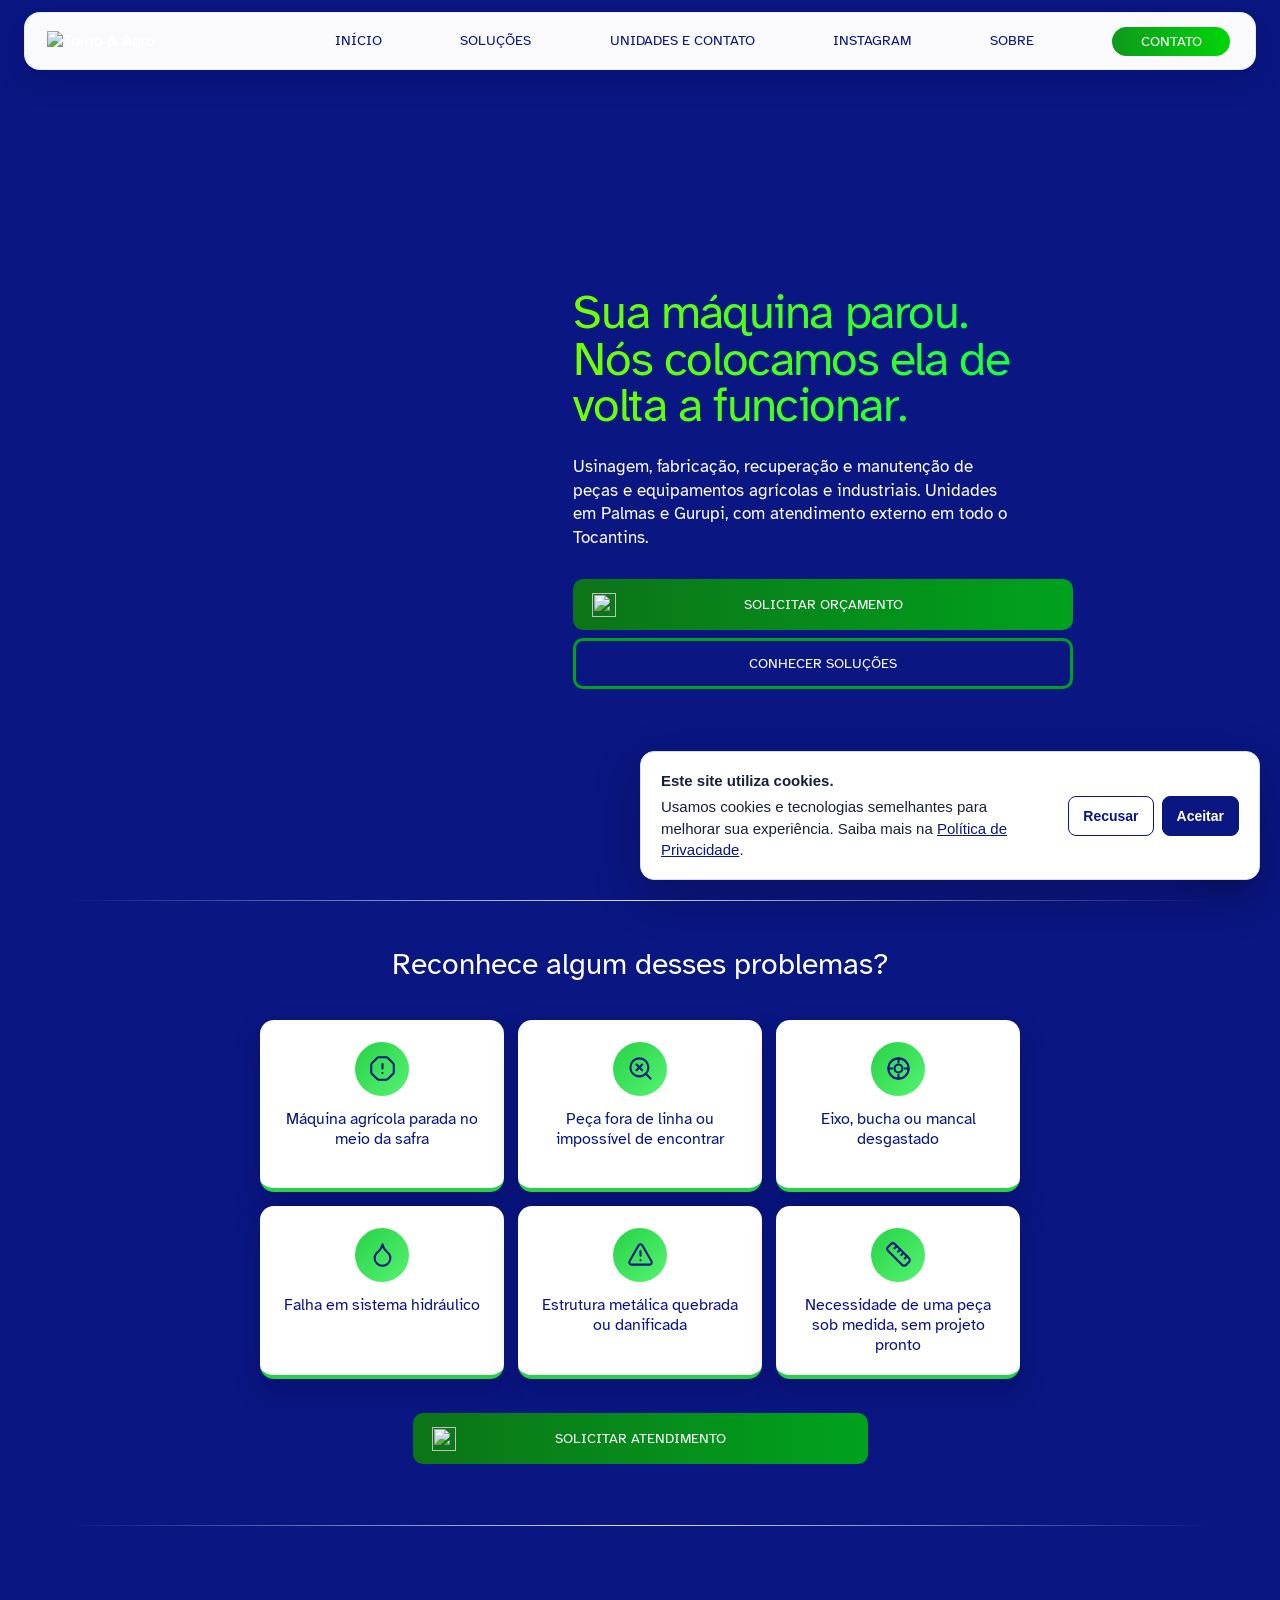
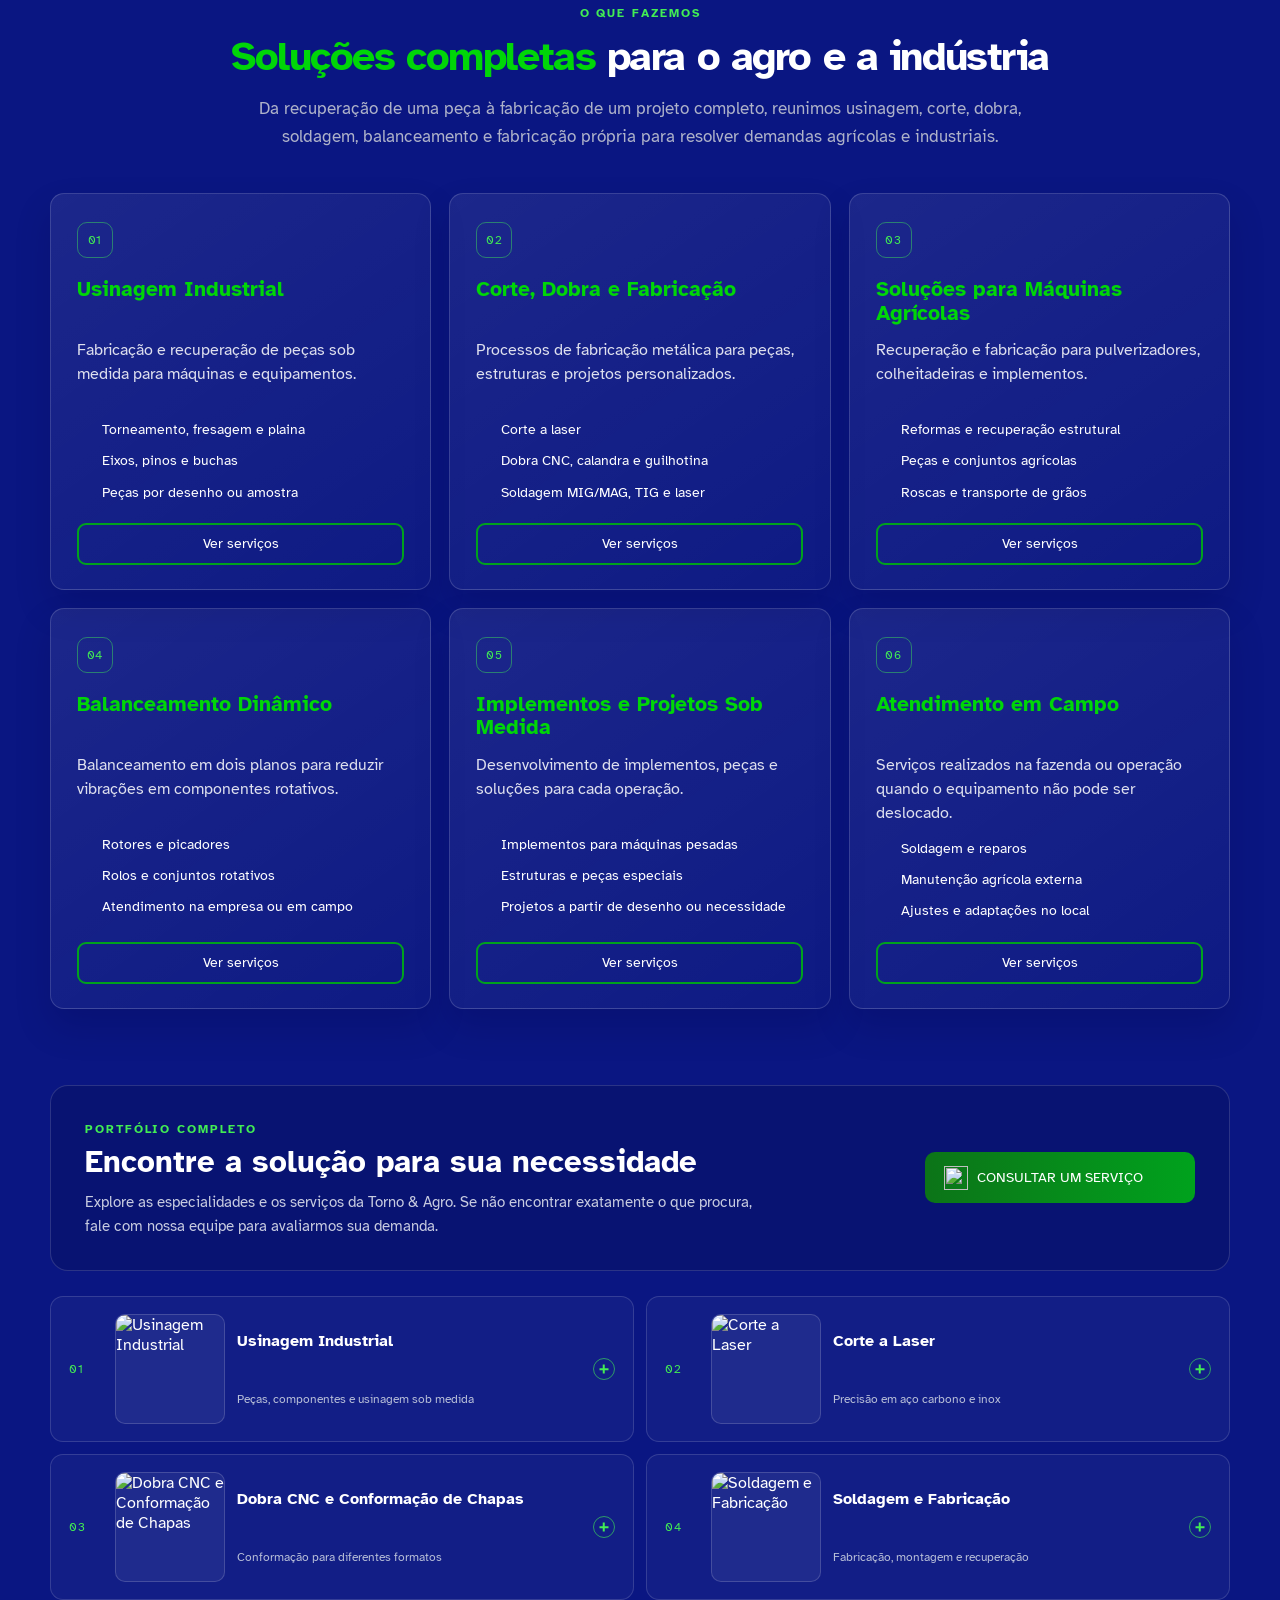
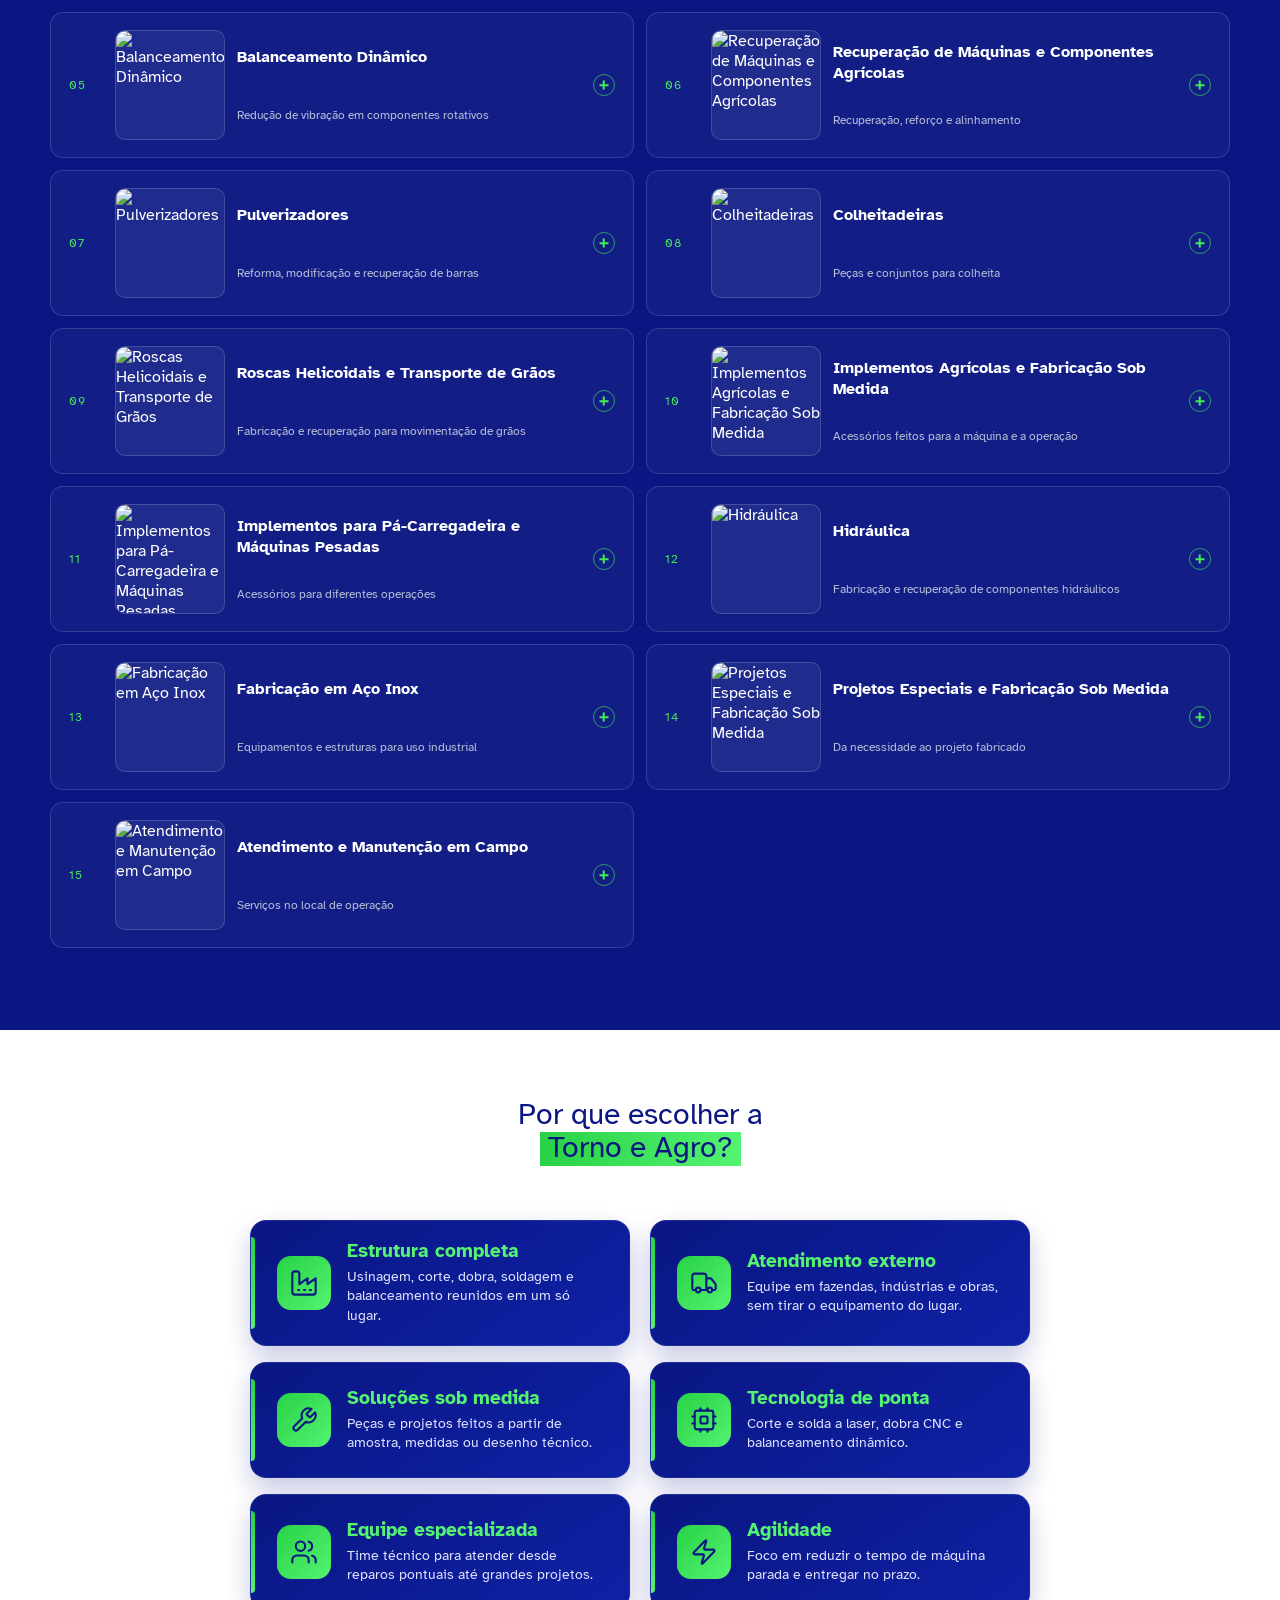
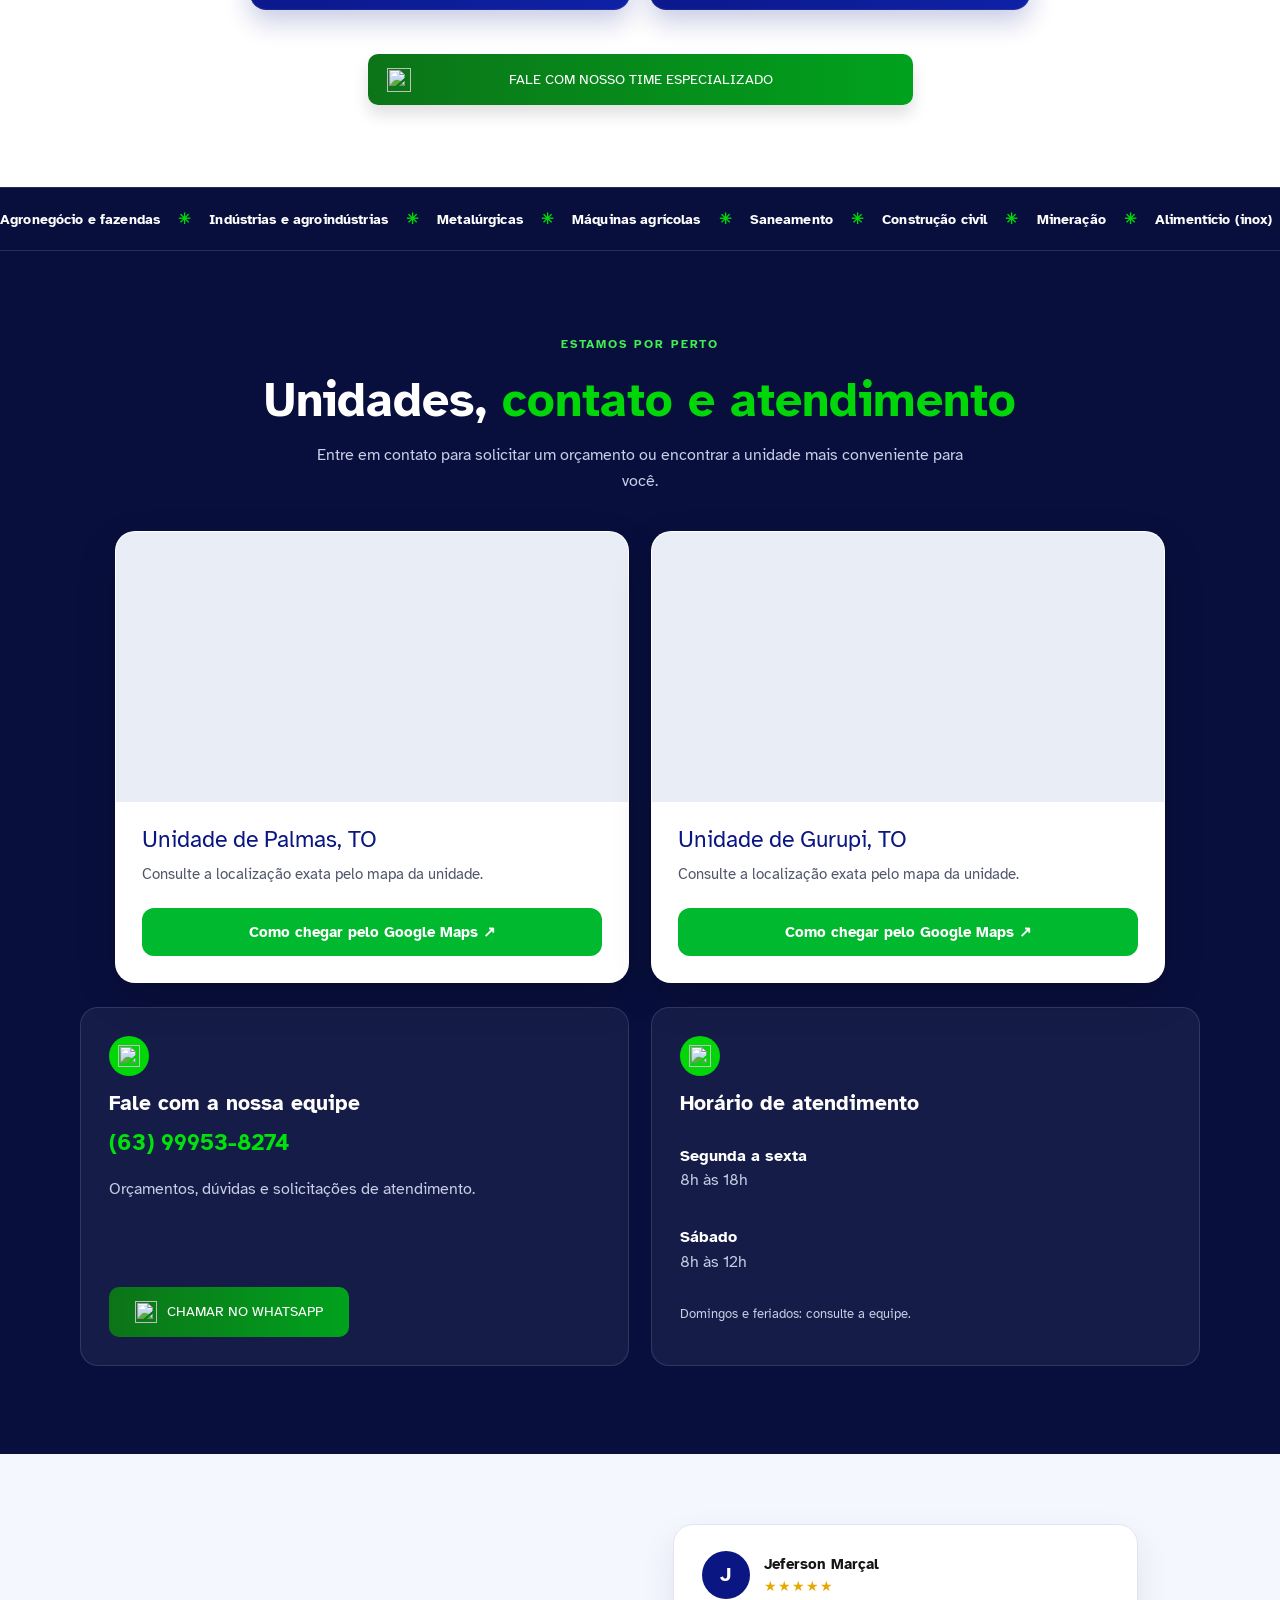
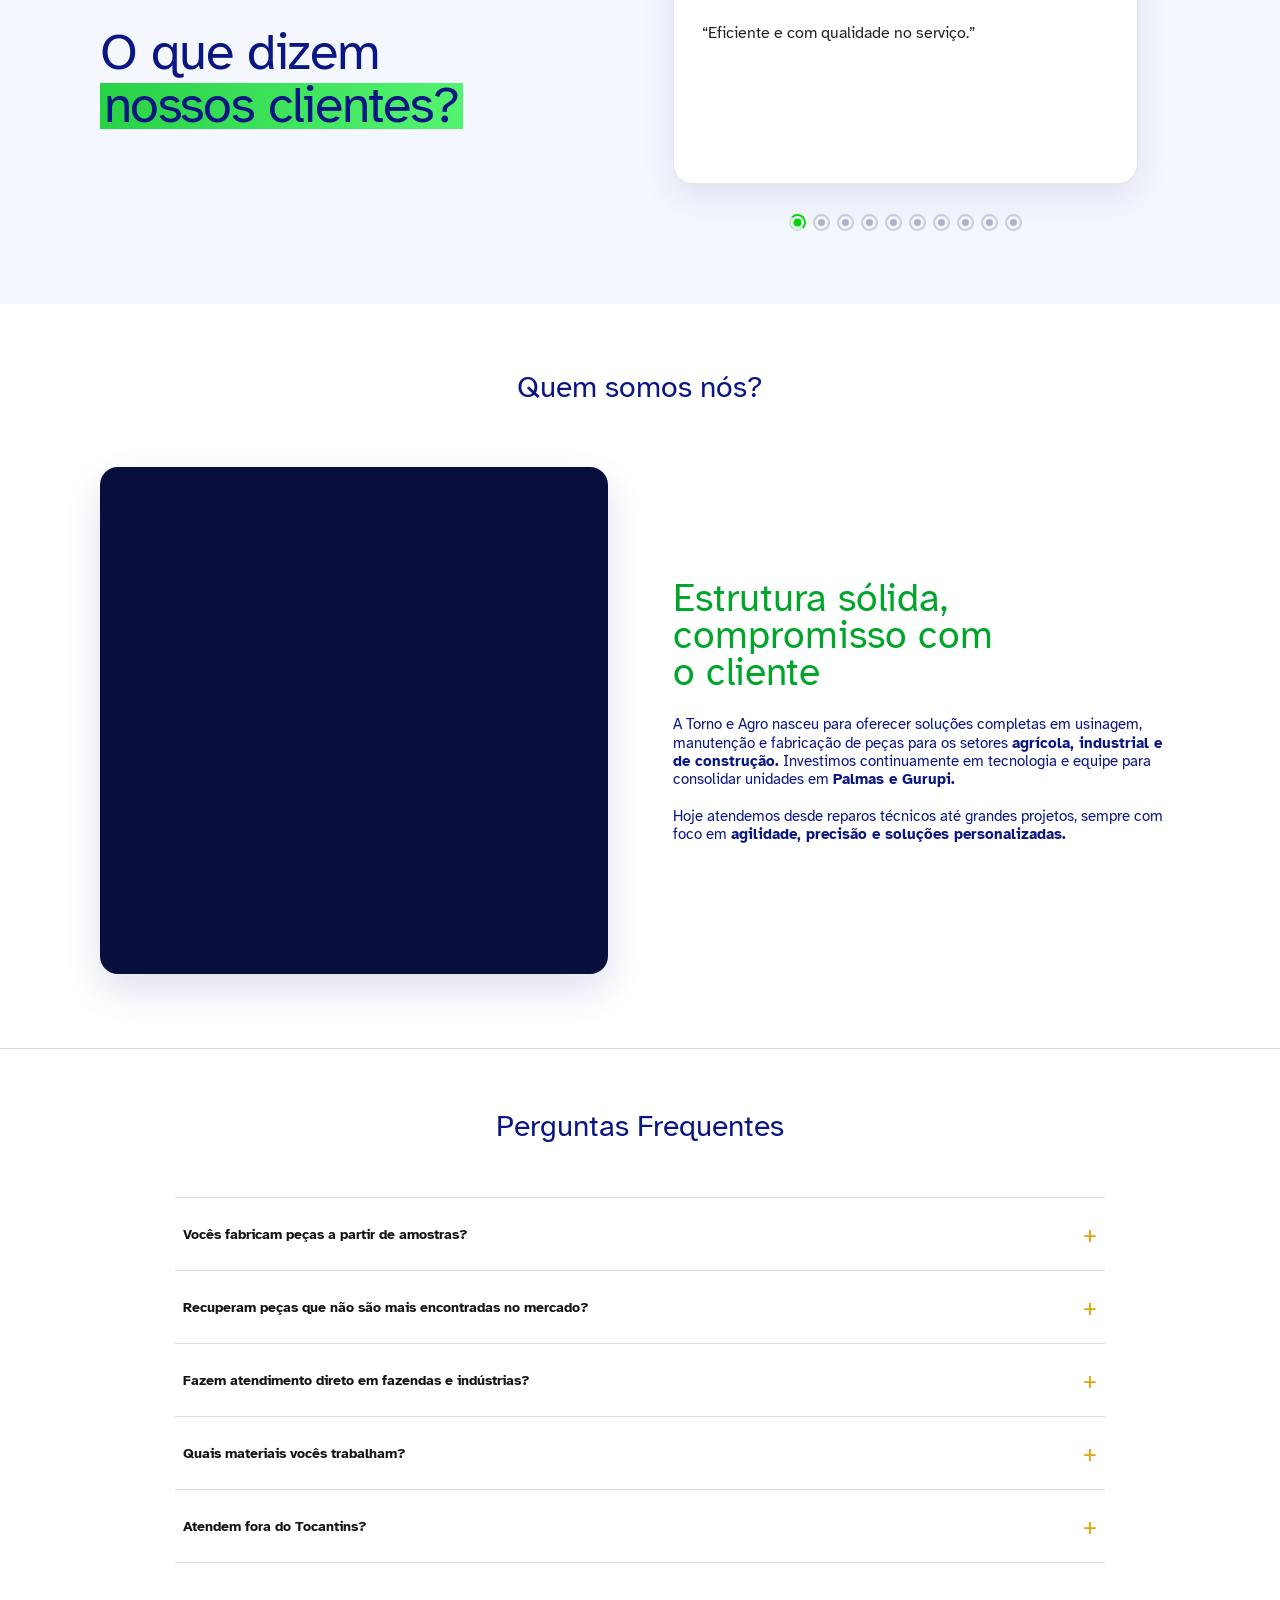
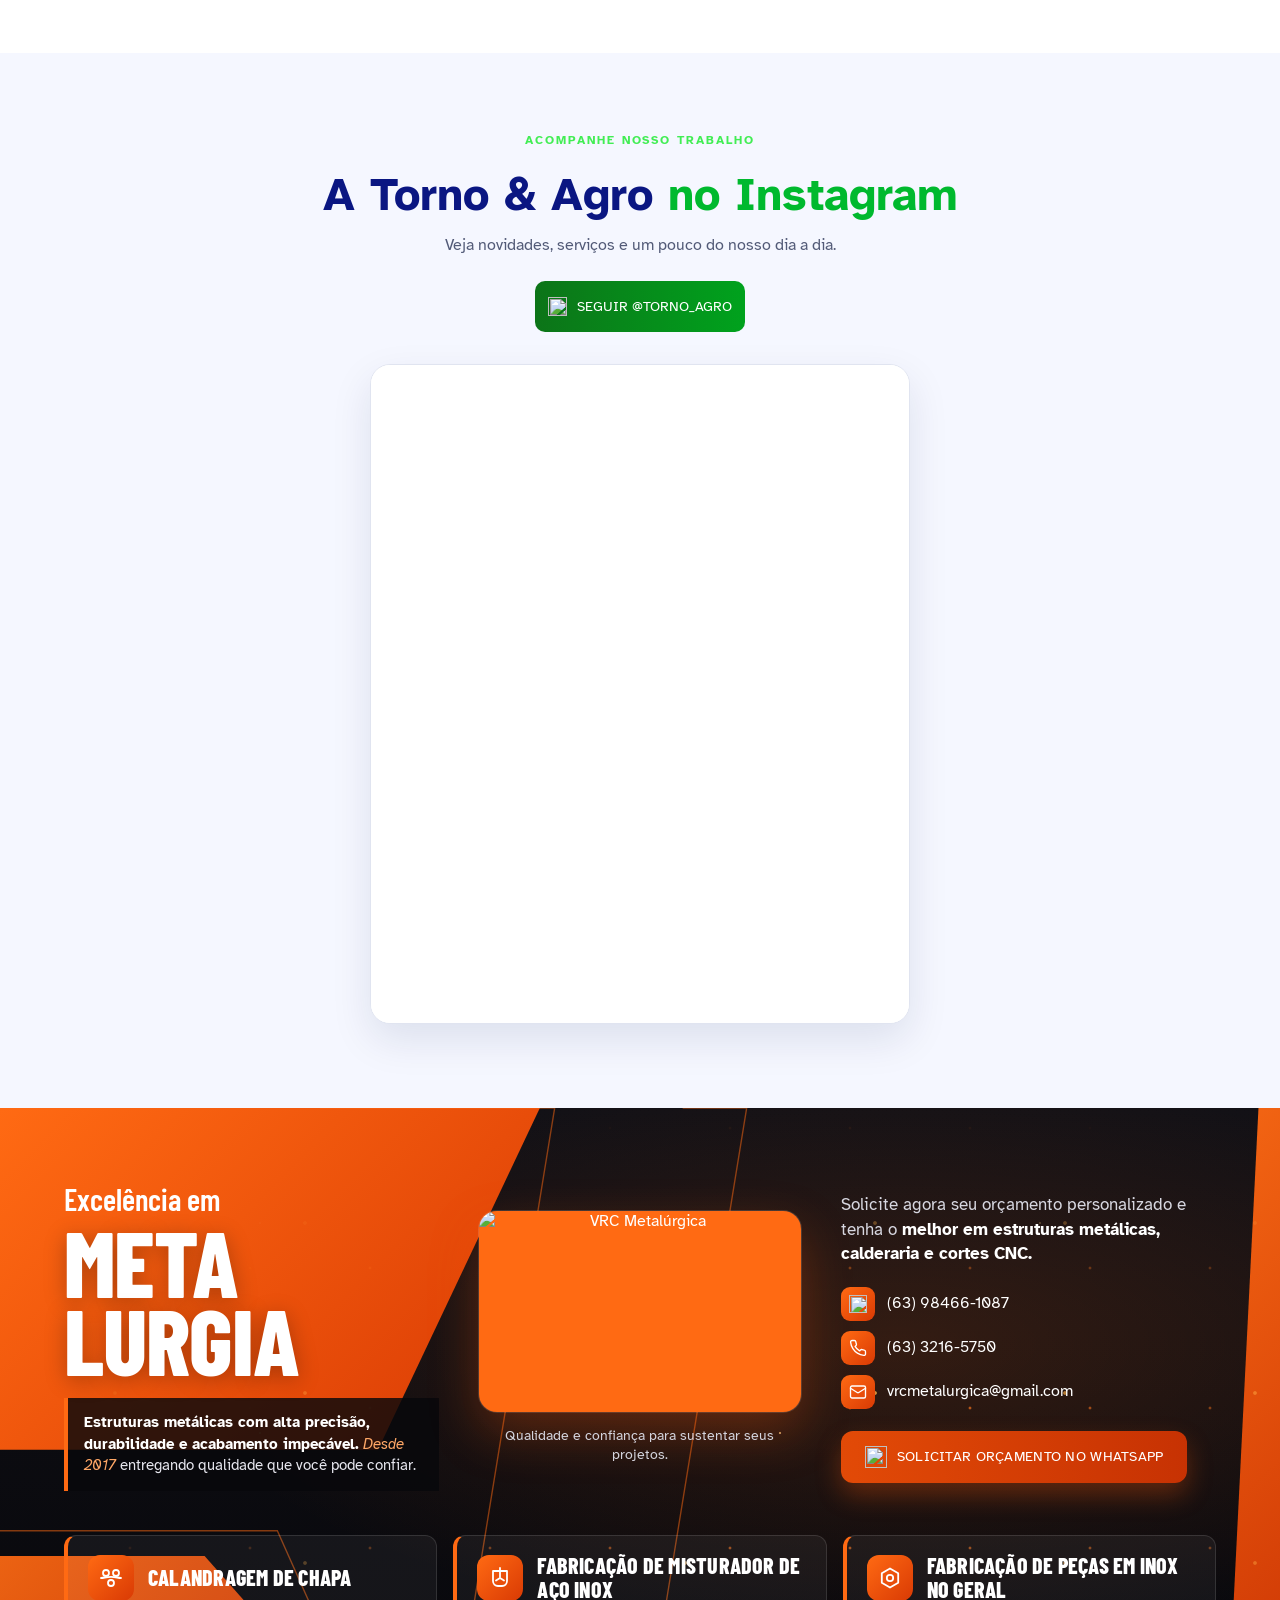
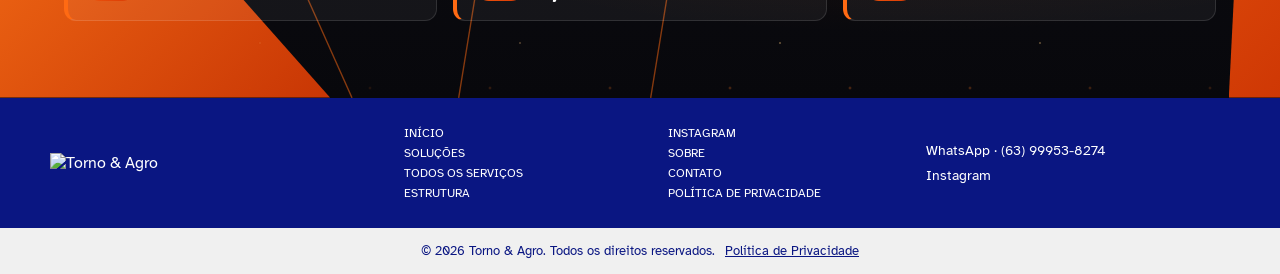
==== commit 5cc1e1a7: "Update index.html corrige perguntas" ====
--- a/index.html
+++ b/index.html
@@ -447,9 +447,8 @@
           <details class="faq-item"><summary>Vocês fabricam peças a partir de amostras?<span>+</span></summary><p>Sim. Analisamos a amostra, levantamos as medidas e fabricamos a peça conforme a aplicação necessária.</p></details>
           <details class="faq-item"><summary>Recuperam peças que não são mais encontradas no mercado?<span>+</span></summary><p>Sim. Avaliamos a viabilidade de recuperação ou produzimos uma nova peça sob medida.</p></details>
           <details class="faq-item"><summary>Fazem atendimento direto em fazendas e indústrias?<span>+</span></summary><p>Sim. Nossa equipe realiza atendimento externo em fazendas, indústrias e obras.</p></details>
-          <details class="faq-item"><summary>Fazem manutenção preventiva?<span>+</span></summary><p>Sim. Criamos rotinas preventivas para reduzir falhas inesperadas e tempo de máquina parada.</p></details>
           <details class="faq-item"><summary>Quais materiais vocês trabalham?<span>+</span></summary><p>Trabalhamos com aços, inox, alumínio, bronze, polímeros técnicos e outros materiais conforme o projeto.</p></details>
-          <details class="faq-item"><summary>Atendem fora do Tocantins?<span>+</span></summary><p>Consulte nossa equipe para avaliarmos a localização, o serviço e a melhor forma de atendimento.</p></details>
+          <details class="faq-item"><summary>Atendem fora do Tocantins?<span>+</span></summary><p>Sim, atendemos.Consulte nossa equipe para avaliarmos a localização, o serviço e a melhor forma de atendimento.</p></details>
         </div>
       </section>
 
--- a/style.css
+++ b/style.css
@@ -1,21 +1,3942 @@
-:root { color-scheme: light; font-family: Arial, sans-serif; color: #17203b; background: #f5f7fb; }
-* { box-sizing: border-box; }
-html { color-scheme: light; }
-body { margin: 0; background: #f5f7fb; color: #17203b; line-height: 1.7; }
-a { color: #0a1682; }
-.page-header { min-height: 72px; padding: 14px max(22px, calc((100vw - 1080px)/2)); display: flex; align-items: center; justify-content: space-between; gap: 20px; background: #fff; box-shadow: 0 2px 12px rgba(12,24,76,.08); }
-.page-header > a:first-child { color: #0a1682; font-size: 21px; font-weight: 800; text-decoration: none; }
-.page-header > a:first-child span { color: #00a21d; }
-.back-link { font-weight: 700; }
-main { padding: 54px 20px 72px; }
-.policy { width: min(100%, 800px); margin: 0 auto; padding: clamp(24px, 6vw, 58px); border-radius: 18px; background: #fff; box-shadow: 0 16px 50px rgba(12,24,76,.08); }
-.eyebrow { margin: 0 0 8px; color: #07851a; font-size: 13px; font-weight: 800; letter-spacing: .12em; text-transform: uppercase; }
-h1 { margin: 0; color: #0a1682; font-size: clamp(32px, 6vw, 48px); line-height: 1.1; }
-.intro { margin: 20px 0 8px; font-size: 18px; }
-.updated { color: #667085; font-size: 13px; }
-h2 { margin: 34px 0 8px; color: #0a1682; font-size: 21px; line-height: 1.3; }
-p, li { font-size: 16px; }
-ul { padding-left: 24px; }
-.return-button { display: inline-flex; margin-top: 34px; padding: 12px 20px; border-radius: 9px; background: #0a1682; color: #fff; font-weight: 700; text-decoration: none; }
-footer { padding: 24px; color: #596174; text-align: center; font-size: 13px; }
-@media (max-width: 520px) { .page-header { padding-inline: 18px; } main { padding: 22px 12px 42px; } .policy { padding: 26px 21px; border-radius: 13px; } p, li { font-size: 15px; } }
+:root {
+  --blue: #0a1682;
+  --green: #00d608;
+  --green-dark: #00a21d;
+  --white: #fff;
+}
+
+* {
+  box-sizing: border-box;
+}
+
+html {
+  scroll-behavior: smooth;
+  color-scheme: light;
+}
+
+body {
+  margin: 0;
+  background: var(--blue);
+  color: var(--white);
+  font-family: "Atkinson Hyperlegible", Arial, sans-serif;
+  font-weight: 400;
+}
+
+a {
+  color: inherit;
+  text-decoration: none;
+}
+
+.site-header {
+  position: fixed;
+  z-index: 100;
+  top: 0;
+  right: 0;
+  left: 0;
+  height: 78px;
+  padding: 12px 24px 0;
+  pointer-events: none;
+}
+
+.navbar {
+  width: min(1300px, 100%);
+  height: 58px;
+  margin: 0 auto;
+  padding: 0 25px 0 22px;
+  display: flex;
+  align-items: center;
+  justify-content: space-between;
+  border: 1px solid rgba(10, 22, 130, 0.06);
+  border-radius: 16px;
+  background: rgba(255, 255, 255, 0.98);
+  box-shadow: 0 10px 30px rgba(0, 5, 64, 0.2);
+  pointer-events: auto;
+}
+
+.brand {
+  display: flex;
+  align-items: center;
+  flex: 0 0 145px;
+}
+
+.brand img {
+  display: block;
+  width: 145px;
+  height: auto;
+}
+
+.nav-links {
+  width: min(100%, 895px);
+  margin-left: 50px;
+  display: flex;
+  align-items: center;
+  justify-content: space-between;
+}
+
+.nav-links a {
+  color: var(--blue);
+  font-size: 14px;
+  line-height: 1;
+  text-transform: uppercase;
+  transition: color 180ms ease, transform 180ms ease;
+}
+
+.nav-links a:not(.contact-link):hover,
+.nav-links a:not(.contact-link):focus-visible {
+  color: var(--green-dark);
+}
+
+.nav-links .contact-link {
+  min-width: 118px;
+  padding: 8px 19px 7px;
+  border-radius: 999px;
+  background: linear-gradient(90deg, #0e9a1c 0%, #00d608 100%);
+  color: #fff;
+  text-align: center;
+}
+
+.nav-links .contact-link:hover,
+.nav-links .contact-link:focus-visible {
+  transform: translateY(-1px);
+}
+
+.menu-toggle {
+  display: none;
+}
+
+.hero {
+  min-height: 707px;
+  height: 100vh;
+  padding-top: 78px;
+  overflow: hidden;
+  display: grid;
+  grid-template-columns: 53% 47%;
+  align-items: center;
+  background: var(--blue);
+}
+
+.machine-wrap {
+  align-self: stretch;
+  position: relative;
+}
+
+.machine {
+  position: absolute;
+  z-index: 1;
+  left: 18px;
+  bottom: 43px;
+  width: 735px;
+  max-width: calc(100% + 18px);
+  height: auto;
+  display: block;
+  filter: drop-shadow(0 13px 10px rgba(0, 0, 0, 0.22));
+}
+
+.hero-copy {
+  position: relative;
+  z-index: 2;
+  width: 510px;
+  margin: -1px 0 0 11px;
+}
+
+.hero h1 {
+  margin: 0 0 27px;
+  color: transparent;
+  background: linear-gradient(90deg, #70ff00 0%, #00ff4f 100%);
+  background-clip: text;
+  -webkit-background-clip: text;
+  -webkit-text-fill-color: transparent;
+  font-size: 48px;
+  line-height: 0.965;
+  letter-spacing: -1.4px;
+  font-weight: 400;
+}
+
+.hero p {
+  width: 500px;
+  margin: 0 0 29px;
+  font-size: 17px;
+  line-height: 1.39;
+}
+
+.hero-actions {
+  width: 500px;
+  display: grid;
+  gap: 8px;
+}
+
+.button {
+  height: 51px;
+  border-radius: 10px;
+  display: flex;
+  align-items: center;
+  justify-content: center;
+  font-size: 14px;
+  line-height: 1;
+  text-transform: uppercase;
+  transition: transform 180ms ease, filter 180ms ease, background 180ms ease;
+}
+
+.button:hover,
+.button:focus-visible {
+  transform: translateY(-2px);
+}
+
+.button.primary {
+  position: relative;
+  background: linear-gradient(90deg, #0c7418 0%, #00a21d 100%);
+  color: #fff;
+}
+
+.whatsapp-icon {
+  position: absolute;
+  left: 19px;
+  width: 24px;
+  height: 24px;
+  object-fit: contain;
+}
+
+.button.secondary {
+  border: 3px solid var(--green-dark);
+  background: transparent;
+}
+
+.button.secondary:hover,
+.button.secondary:focus-visible {
+  background: rgba(0, 214, 8, 0.08);
+}
+
+.anchor-target {
+  position: absolute;
+}
+
+.glow-divider {
+  width: min(1150px, calc(100% - 110px));
+  height: 1px;
+  margin: 0 auto;
+  background: linear-gradient(90deg, rgba(10, 22, 130, 0) 0%, rgba(255, 255, 255, 0.88) 50%, rgba(10, 22, 130, 0) 100%);
+}
+
+.problems-section {
+  padding: 46px 55px 58px;
+  background: var(--blue);
+  text-align: center;
+  scroll-margin-top: 78px;
+}
+
+.section-title {
+  margin: 0 0 38px;
+  color: #fff;
+  font-size: 30px;
+  line-height: 1.15;
+  font-weight: 400;
+}
+
+.problem-rows {
+  width: min(760px, 64vw);
+  margin: 0 auto 34px;
+  display: grid;
+  gap: 14px;
+}
+
+.problem-row {
+  display: grid;
+  grid-template-columns: repeat(3, minmax(0, 1fr));
+  gap: 14px;
+}
+
+.problem-card {
+  min-height: 172px;
+  padding: 22px 16px 20px;
+  border-bottom: 4px solid #28d246;
+  border-radius: 14px;
+  display: flex;
+  flex-direction: column;
+  align-items: center;
+  gap: 13px;
+  background: #fff;
+  box-shadow: 0 12px 26px rgba(1, 7, 67, 0.28);
+  color: var(--blue);
+  text-align: center;
+  transition: transform 400ms var(--ux-ease), box-shadow 400ms var(--ux-ease);
+}
+
+.problem-card:hover {
+  transform: translateY(-5px);
+  box-shadow: 0 18px 34px rgba(1, 7, 67, 0.34);
+}
+
+.problem-icon {
+  width: 54px;
+  height: 54px;
+  flex: none;
+  border-radius: 50%;
+  display: grid;
+  place-items: center;
+  background: linear-gradient(135deg, #28d246 0%, #54f371 100%);
+  color: var(--blue);
+  transition: transform 400ms var(--ux-ease);
+}
+
+.problem-icon svg {
+  width: 27px;
+  height: 27px;
+  fill: none;
+  stroke: currentColor;
+  stroke-width: 1.8;
+  stroke-linecap: round;
+  stroke-linejoin: round;
+}
+
+.problem-card:hover .problem-icon {
+  transform: scale(1.1) rotate(-5deg);
+}
+
+.problem-card p {
+  margin: 0;
+  font-size: 16px;
+  line-height: 1.25;
+}
+
+.problem-mobile-carousel {
+  display: none;
+}
+
+.problems-cta {
+  width: min(455px, 43vw);
+  margin: 0 auto;
+}
+
+.second-divider {
+  margin-top: 3px;
+}
+
+.solutions-section {
+  padding: 48px 42px 72px;
+  background: var(--blue);
+  scroll-margin-top: 78px;
+}
+
+.solutions-heading {
+  width: min(1060px, 92%);
+  margin: 0 auto 39px;
+  text-align: center;
+}
+
+.solutions-heading h2 {
+  margin: 0 0 14px;
+  color: #fff;
+  font-size: 30px;
+  line-height: 1.18;
+  font-weight: 700;
+}
+
+.solutions-heading h2 strong {
+  color: var(--green);
+  font-weight: 700;
+}
+
+.solutions-heading p {
+  margin: 0;
+  color: #aeb2c9;
+  font-size: 17px;
+  line-height: 1.4;
+}
+
+.solutions-grid {
+  width: min(1280px, 100%);
+  margin: 0 auto;
+  display: grid;
+  grid-template-columns: repeat(4, minmax(0, 1fr));
+  align-items: start;
+  gap: 16px;
+}
+
+.solution-card {
+  min-height: 0;
+  padding: 27px 24px 24px;
+  border: 1px solid rgba(255, 255, 255, 0.13);
+  border-radius: 14px;
+  display: flex;
+  flex-direction: column;
+  background: linear-gradient(145deg, rgba(255, 255, 255, 0.045), rgba(255, 255, 255, 0.012));
+  box-shadow: 0 18px 35px rgba(1, 7, 67, 0.2);
+}
+
+.solution-card h3 {
+  margin: 0 0 8px;
+  color: var(--green);
+  font-size: 23px;
+  line-height: 1.08;
+  font-weight: 700;
+}
+
+.solution-lead {
+  min-height: 58px;
+  margin: 0 0 13px;
+  color: #fff;
+  font-size: 16px;
+  line-height: 1.2;
+}
+
+.solution-card ul {
+  margin: 0 0 7px;
+  padding: 0;
+  display: grid;
+  gap: 7px;
+  list-style: none;
+}
+
+.solution-card li {
+  min-height: 19px;
+  padding: 1px 0 0 25px;
+  color: #fff;
+  font-size: 12.5px;
+  line-height: 1.28;
+  background-image: url("https://convidatasshop.wordpress.com/wp-content/uploads/2026/07/inserir-um-titulo-31.png");
+  background-repeat: no-repeat;
+  background-position: left top;
+  background-size: 17px 17px;
+}
+
+.solution-button {
+  min-height: 38px;
+  margin-top: 11px;
+  border: 2px solid var(--green-dark);
+  border-radius: 9px;
+  display: flex;
+  align-items: center;
+  justify-content: center;
+  color: #fff;
+  font-size: 14px;
+  line-height: 1;
+  transition: transform 180ms ease, background 180ms ease;
+}
+
+.solution-button:hover,
+.solution-button:focus-visible {
+  background: linear-gradient(90deg, #0c7418 0%, #00a21d 100%);
+  transform: translateY(-2px);
+}
+
+.why-section {
+  padding: 69px 52px 82px;
+  background: #fff;
+  color: var(--blue);
+  text-align: center;
+  scroll-margin-top: 78px;
+}
+
+.why-title {
+  margin: 0 auto 54px;
+  color: var(--blue);
+  font-size: 30px;
+  line-height: 1.02;
+  font-weight: 400;
+}
+
+.why-title span,
+.why-title strong {
+  display: block;
+}
+
+.why-title strong {
+  width: max-content;
+  margin: 2px auto 0;
+  padding: 0 8px 4px;
+  background: linear-gradient(90deg, #28d246 0%, #54f371 100%);
+  color: var(--blue);
+  font-weight: 400;
+}
+
+.why-grid {
+  width: min(780px, 68vw);
+  margin: 0 auto 44px;
+  display: grid;
+  grid-template-columns: repeat(2, minmax(0, 1fr));
+  gap: 16px 20px;
+  text-align: left;
+}
+
+.why-card {
+  position: relative;
+  min-height: 116px;
+  padding: 20px 22px 20px 26px;
+  border: 1px solid rgba(255, 255, 255, 0.08);
+  border-radius: 16px;
+  display: flex;
+  align-items: center;
+  gap: 16px;
+  overflow: hidden;
+  background: linear-gradient(145deg, #0a1682 0%, #0f21a6 100%);
+  box-shadow: 0 12px 26px rgba(10, 22, 130, 0.22);
+  color: #fff;
+}
+
+.why-card::before {
+  content: "";
+  position: absolute;
+  top: 16px;
+  bottom: 16px;
+  left: 0;
+  width: 4px;
+  border-radius: 0 4px 4px 0;
+  background: linear-gradient(180deg, #28d246, #54f371);
+}
+
+.why-icon {
+  width: 54px;
+  height: 54px;
+  flex: none;
+  border-radius: 14px;
+  display: grid;
+  place-items: center;
+  background: linear-gradient(135deg, #28d246 0%, #54f371 100%);
+  color: var(--blue);
+  transition: transform 400ms var(--ux-ease);
+}
+
+.why-icon svg {
+  width: 28px;
+  height: 28px;
+  fill: none;
+  stroke: currentColor;
+  stroke-width: 1.8;
+  stroke-linecap: round;
+  stroke-linejoin: round;
+}
+
+.why-card:hover .why-icon {
+  transform: rotate(-6deg) scale(1.08);
+}
+
+.why-text h3 {
+  margin: 0 0 5px;
+  color: #54f371;
+  font-size: 19px;
+  line-height: 1.1;
+  font-weight: 700;
+}
+
+.why-text p {
+  margin: 0;
+  color: #dfe3ff;
+  font-size: 14px;
+  line-height: 1.38;
+}
+
+.why-card:nth-child(2) { transition-delay: 90ms; }
+.why-card:nth-child(3) { transition-delay: 150ms; }
+.why-card:nth-child(4) { transition-delay: 210ms; }
+.why-card:nth-child(5) { transition-delay: 270ms; }
+.why-card:nth-child(6) { transition-delay: 330ms; }
+
+.why-cta {
+  width: min(545px, 47vw);
+  margin: 0 auto;
+  color: #fff;
+  box-shadow: 0 10px 16px rgba(0, 0, 0, 0.12);
+}
+
+.dark-divider {
+  width: min(1320px, calc(100% - 100px));
+  height: 1px;
+  margin: 0 auto;
+  background: linear-gradient(90deg, rgba(255, 255, 255, 0) 0%, rgba(0, 0, 0, 0.62) 50%, rgba(255, 255, 255, 0) 100%);
+}
+
+.sectors-section {
+  min-height: 580px;
+  padding: 86px 76px 112px;
+  display: grid;
+  grid-template-columns: 390px max-content;
+  justify-content: center;
+  column-gap: 28px;
+  align-items: start;
+  background: #fff;
+  color: var(--blue);
+  scroll-margin-top: 78px;
+}
+
+.sectors-copy {
+  padding-left: 0;
+}
+
+.sectors-title {
+  margin: 0 0 43px;
+  font-size: 60px;
+  line-height: 0.9;
+  letter-spacing: -1.8px;
+  font-weight: 400;
+}
+
+.sectors-title span,
+.sectors-title strong {
+  display: block;
+  width: max-content;
+}
+
+.sectors-title strong {
+  margin-top: 8px;
+  padding: 1px 10px 8px;
+  background: linear-gradient(90deg, #28d246 0%, #54f371 100%);
+  color: var(--blue);
+  font-weight: 400;
+}
+
+.sectors-copy p {
+  margin: 0;
+  color: var(--blue);
+  font-size: 20px;
+  line-height: 1.18;
+}
+
+.sectors-tags {
+  width: max-content;
+  max-width: 100%;
+  padding-top: 5px;
+  display: grid;
+  gap: 10px;
+}
+
+.sector-row {
+  display: flex;
+  align-items: center;
+  justify-content: flex-start;
+  gap: 12px;
+}
+
+.sector-row span {
+  min-height: 38px;
+  padding: 0 20px;
+  border-radius: 999px;
+  display: flex;
+  align-items: center;
+  justify-content: center;
+  background: var(--blue);
+  font-size: 17px;
+  line-height: 1;
+  white-space: nowrap;
+}
+
+.sector-row b {
+  color: #28d246;
+  font-weight: 400;
+}
+
+@supports ((background-clip: text) or (-webkit-background-clip: text)) {
+  .sector-row b {
+    background: linear-gradient(90deg, #28d246 0%, #54f371 100%);
+    background-clip: text;
+    -webkit-background-clip: text;
+    -webkit-text-fill-color: transparent;
+  }
+}
+
+.capacity-section {
+  padding: 72px 55px 0;
+  background: var(--blue);
+  color: #fff;
+  text-align: center;
+}
+
+.capacity-heading h2 {
+  margin: 0;
+  font-size: 30px;
+  line-height: 1.02;
+  font-weight: 400;
+}
+
+.capacity-heading h2 strong,
+.projects-title strong,
+.testimonials-title strong {
+  padding: 0 4px 1px;
+  background: linear-gradient(90deg, #28d246 0%, #54f371 100%);
+  color: var(--blue);
+  line-height: 0.86;
+  font-weight: 400;
+  box-decoration-break: clone;
+  -webkit-box-decoration-break: clone;
+}
+
+
+.capacity-heading p {
+  margin: 27px 0 0;
+  font-size: 13px;
+  line-height: 1.18;
+}
+
+.units-grid {
+  width: min(1050px, 88vw);
+  margin: 48px auto 0;
+  display: grid;
+  grid-template-columns: repeat(2, minmax(0, 1fr));
+  gap: 62px;
+}
+
+.unit-card {
+  overflow: hidden;
+  border-radius: 22px;
+  background: #fff;
+  color: var(--blue);
+  text-align: left;
+  box-shadow: 0 12px 28px rgba(1, 5, 61, 0.24);
+}
+
+.map-placeholder {
+  height: 220px;
+  background: #f11518;
+}
+
+.unit-content {
+  padding: 20px 43px 19px;
+}
+
+.unit-content h3 {
+  margin: 0 0 7px;
+  color: #009b28;
+  font-size: 18px;
+  line-height: 1;
+  font-weight: 400;
+}
+
+.unit-content p {
+  margin: 0 0 15px;
+  color: #4e4e4e;
+  font-size: 12px;
+  line-height: 1.3;
+}
+
+.unit-content a {
+  min-height: 27px;
+  border-radius: 999px;
+  display: flex;
+  align-items: center;
+  justify-content: center;
+  background: var(--blue);
+  color: #4fe969;
+  font-size: 11px;
+}
+
+.capacity-cta {
+  width: min(520px, 45vw);
+  margin: 56px auto 67px;
+}
+
+.capacity-divider {
+  width: min(1160px, 92vw);
+  height: 1px;
+  margin: 0 auto;
+  background: linear-gradient(90deg, rgba(10, 22, 130, 0), rgba(255, 255, 255, 0.8), rgba(10, 22, 130, 0));
+}
+
+.projects-section {
+  overflow: hidden;
+  padding: 58px 0 42px;
+  background: var(--blue);
+  color: #fff;
+}
+
+.projects-title {
+  margin: 0 0 52px;
+  text-align: center;
+  font-size: 30px;
+  line-height: 1;
+  font-weight: 400;
+}
+
+.projects-title span,
+.projects-title strong {
+  display: block;
+  width: max-content;
+  margin-inline: auto;
+}
+
+.projects-title strong {
+  margin-top: 3px;
+}
+
+.projects-carousel {
+  position: relative;
+  width: min(1280px, 100%);
+  margin: 0 auto;
+  padding: 0 28px;
+}
+
+.projects-viewport {
+  overflow: hidden;
+}
+
+.projects-track {
+  display: flex;
+  gap: 22px;
+  transition: transform 600ms cubic-bezier(0.22, 1, 0.36, 1);
+  will-change: transform;
+}
+
+.project-card {
+  overflow: hidden;
+  flex: 0 0 calc((100% - 44px) / 3);
+  border-radius: 13px;
+  background: #e5e5e5;
+  color: var(--blue);
+}
+
+.project-visual {
+  position: relative;
+  height: 230px;
+  overflow: hidden;
+  background-color: #4d8f28;
+}
+
+.field-one {
+  background-image: repeating-linear-gradient(88deg, rgba(19, 64, 24, 0.68) 0 8px, rgba(111, 176, 60, 0.88) 8px 25px, rgba(67, 116, 34, 0.78) 25px 31px), linear-gradient(#88ad3c, #315f28);
+}
+
+.field-two {
+  background-image: repeating-linear-gradient(103deg, rgba(39, 68, 14, 0.7) 0 6px, rgba(145, 184, 67, 0.9) 6px 19px, rgba(31, 96, 37, 0.8) 19px 26px), linear-gradient(#9abe45, #365e24);
+}
+
+.field-three {
+  background-image: repeating-linear-gradient(82deg, rgba(24, 56, 31, 0.75) 0 8px, rgba(91, 148, 48, 0.92) 8px 22px, rgba(51, 86, 37, 0.8) 22px 29px), linear-gradient(#7aa43b, #254c27);
+}
+
+.field-four {
+  background-image: repeating-linear-gradient(98deg, rgba(60, 83, 22, 0.72) 0 7px, rgba(153, 183, 55, 0.9) 7px 21px, rgba(36, 92, 33, 0.8) 21px 27px), linear-gradient(#8bb83f, #315a20);
+}
+
+.field-five {
+  background-image: repeating-linear-gradient(86deg, rgba(23, 68, 39, 0.72) 0 7px, rgba(104, 169, 71, 0.9) 7px 23px, rgba(40, 84, 30, 0.8) 23px 30px), linear-gradient(#79a940, #244b27);
+}
+
+.project-visual {
+  background-image: url("assets/projetos-agricolas.png") !important;
+  background-repeat: no-repeat;
+  background-size: cover;
+}
+
+.field-one { background-position: 7% 24%; }
+.field-two { background-position: 50% 48%; }
+.field-three { background-position: 90% 76%; }
+.field-four { background-position: 30% 58%; }
+.field-five { background-position: 72% 35%; }
+
+.field-machine {
+  display: none;
+  position: absolute;
+  top: 45%;
+  left: 51%;
+  width: 46px;
+  height: 22px;
+  border-radius: 4px;
+  background: #f1e48f;
+  box-shadow: 0 0 0 4px rgba(255, 255, 255, 0.13), -16px 8px 0 -5px #f2f2d0;
+  transform: rotate(9deg);
+}
+
+.field-machine::before,
+.field-machine::after {
+  content: "";
+  position: absolute;
+  bottom: -6px;
+  width: 10px;
+  height: 10px;
+  border-radius: 50%;
+  background: #27322b;
+}
+
+.field-machine::before { left: 5px; }
+.field-machine::after { right: 5px; }
+
+.project-copy {
+  min-height: 112px;
+  padding: 22px 27px;
+}
+
+.project-copy h3 {
+  margin: 0 0 14px;
+  color: #00a832;
+  font-size: 13px;
+  line-height: 1;
+  font-weight: 400;
+  text-transform: uppercase;
+}
+
+.project-copy p {
+  margin: 0;
+  color: #575757;
+  font-size: 10px;
+  line-height: 1.32;
+}
+
+.carousel-button {
+  position: absolute;
+  z-index: 2;
+  top: 40%;
+  width: 42px;
+  height: 42px;
+  padding: 0;
+  border: 0;
+  border-radius: 50%;
+  display: grid;
+  place-items: center;
+  background: transparent;
+  cursor: pointer;
+}
+
+.carousel-prev { left: 39px; }
+.carousel-next { right: 39px; }
+
+.carousel-button img {
+  display: block;
+  width: 100%;
+  height: 100%;
+  object-fit: contain;
+}
+
+.carousel-prev img {
+  transform: rotate(180deg);
+}
+
+.carousel-button:disabled {
+  opacity: 0.35;
+  cursor: default;
+}
+
+.external-service {
+  min-height: 560px;
+  padding: 24px 68px 53px;
+  display: grid;
+  grid-template-columns: 51% 49%;
+  align-items: center;
+  background: var(--blue);
+  color: #fff;
+}
+
+.external-machine {
+  align-self: end;
+}
+
+.external-machine img {
+  display: block;
+  width: min(635px, 100%);
+  filter: drop-shadow(0 13px 10px rgba(0, 0, 0, 0.2));
+}
+
+.external-copy {
+  width: min(535px, 100%);
+}
+
+.external-copy h2 {
+  margin: 0 0 24px;
+  color: #fff;
+  font-size: 38px;
+  line-height: 0.96;
+  font-weight: 400;
+}
+
+.external-copy h2 strong {
+  color: #28e44f;
+  font-weight: 400;
+}
+
+.external-copy > p {
+  margin: 0 0 25px;
+  font-size: 15px;
+  line-height: 1.32;
+}
+
+.external-cta {
+  width: 100%;
+}
+
+.service-info {
+  margin-top: 24px;
+  display: grid;
+  grid-template-columns: 40% 60%;
+  gap: 15px;
+}
+
+.service-info > span {
+  min-height: 57px;
+  padding: 9px 15px;
+  border-radius: 10px;
+  display: flex;
+  align-items: center;
+  gap: 10px;
+  background: #fff;
+  color: #8b8b8b;
+  font-size: 16px;
+}
+
+.service-info b {
+  font-size: 12px;
+  line-height: 1.18;
+  font-weight: 400;
+}
+
+.about-section {
+  padding: 68px 70px 74px;
+  background: #fff;
+  color: var(--blue);
+}
+
+.about-kicker {
+  margin: 0 0 65px;
+  text-align: center;
+  font-size: 30px;
+  line-height: 1;
+  font-weight: 400;
+}
+
+.about-grid,
+.testimonials-grid {
+  width: min(1080px, 92vw);
+  margin: 0 auto;
+  display: grid;
+  grid-template-columns: 1fr 1fr;
+  gap: 65px;
+  align-items: center;
+}
+
+.about-illustration {
+  position: relative;
+  height: 360px;
+  overflow: hidden;
+  border-radius: 12px;
+  background: linear-gradient(#bce9ff 0%, #e7f8ff 67%, #fff 67%);
+}
+
+.cloud {
+  position: absolute;
+  z-index: 3;
+  width: 100px;
+  height: 35px;
+  border-radius: 999px;
+  background: #fff;
+}
+
+.cloud::before,
+.cloud::after {
+  content: "";
+  position: absolute;
+  border-radius: 50%;
+  background: #fff;
+}
+
+.cloud::before { width: 52px; height: 52px; left: 17px; top: -27px; }
+.cloud::after { width: 38px; height: 38px; right: 11px; top: -15px; }
+.cloud-one { top: 87px; left: 177px; }
+.cloud-two { top: 118px; left: -42px; transform: scale(0.65); }
+
+.hill {
+  position: absolute;
+  bottom: -80px;
+  border-radius: 50% 50% 0 0;
+}
+
+.hill-back {
+  z-index: 1;
+  left: -43px;
+  width: 350px;
+  height: 190px;
+  background: #b9dc64;
+  transform: rotate(5deg);
+}
+
+.hill-front {
+  z-index: 2;
+  right: -60px;
+  width: 430px;
+  height: 205px;
+  background: #82aa00;
+  transform: rotate(-3deg);
+}
+
+.about-copy h3 {
+  margin: 0 0 25px;
+  color: #00a52a;
+  font-size: 39px;
+  line-height: 0.94;
+  font-weight: 400;
+}
+
+.about-copy p {
+  margin: 0 0 18px;
+  font-size: 15px;
+  line-height: 1.22;
+}
+
+.testimonials-grid {
+  margin-top: 105px;
+  align-items: center;
+}
+
+.testimonials-title {
+  margin: 0;
+  font-size: 52px;
+  line-height: 0.9;
+  letter-spacing: -1.2px;
+  font-weight: 400;
+}
+
+.testimonials-title strong {
+  display: inline-block;
+  margin-top: 8px;
+}
+
+.testimonial-card {
+  width: min(465px, 100%);
+  min-height: 190px;
+  padding: 24px 28px 28px;
+  border-radius: 23px;
+  background: #e9e9e9;
+}
+
+.testimonials-carousel {
+  position: relative;
+  width: min(465px, 100%);
+  min-height: 232px;
+}
+
+.testimonials-carousel .testimonial-card {
+  position: absolute;
+  top: 0;
+  right: 0;
+  left: 0;
+  width: 100%;
+  opacity: 0;
+  pointer-events: none;
+  filter: blur(3px);
+  transform: translateX(34px) scale(0.975);
+  transition: opacity 720ms cubic-bezier(0.22, 1, 0.36, 1), transform 720ms cubic-bezier(0.22, 1, 0.36, 1), filter 720ms ease;
+}
+
+.testimonials-carousel .testimonial-card.is-leaving {
+  opacity: 0;
+  filter: blur(3px);
+  transform: translateX(-34px) scale(0.975);
+}
+
+.testimonials-carousel .testimonial-card.is-active {
+  opacity: 1;
+  pointer-events: auto;
+  filter: blur(0);
+  transform: translateX(0) scale(1);
+}
+
+.testimonial-dots {
+  position: absolute;
+  right: 0;
+  bottom: 2px;
+  left: 0;
+  display: flex;
+  align-items: center;
+  justify-content: center;
+  gap: 13px;
+}
+
+.testimonial-dot {
+  position: relative;
+  width: 20px;
+  height: 20px;
+  padding: 0;
+  border: 0;
+  border-radius: 50%;
+  background: transparent;
+  cursor: pointer;
+}
+
+.testimonial-dot::before,
+.testimonial-dot::after {
+  content: "";
+  position: absolute;
+  border-radius: 50%;
+}
+
+.testimonial-dot::before {
+  inset: 0;
+  border: 2px solid #d4d4d4;
+}
+
+.testimonial-dot::after {
+  inset: 6px;
+  background: #b9b9b9;
+  transition: background 220ms ease, transform 220ms ease;
+}
+
+.testimonial-dot.is-active::before {
+  border-color: rgba(0, 214, 8, 0.24);
+  border-top-color: #00d608;
+  border-right-color: #00d608;
+  animation: testimonial-dot-progress 5s linear infinite;
+}
+
+.testimonials-carousel:hover .testimonial-dot.is-active::before,
+.testimonials-carousel:focus-within .testimonial-dot.is-active::before {
+  animation-play-state: paused;
+}
+
+.testimonial-dot.is-active::after {
+  background: #00d608;
+  transform: scale(1.15);
+}
+
+@keyframes testimonial-dot-progress {
+  to { transform: rotate(360deg); }
+}
+
+@keyframes sector-line-in {
+  from {
+    opacity: 0;
+    transform: translateX(-16px);
+  }
+  to {
+    opacity: 1;
+    transform: translateX(0);
+  }
+}
+
+.testimonial-card header {
+  display: flex;
+  align-items: center;
+  gap: 14px;
+}
+
+.testimonial-avatar {
+  width: 48px;
+  height: 48px;
+  border-radius: 50%;
+  background: #21dc49;
+}
+
+.avatar-two { background: #2fcf8c; }
+.avatar-three { background: #40b7ee; }
+.avatar-four { background: #7dde3a; }
+
+.testimonial-card header div {
+  display: grid;
+  gap: 1px;
+}
+
+.testimonial-card header b {
+  font-size: 15px;
+  font-weight: 400;
+}
+
+.testimonial-card header span:last-child {
+  color: #f0b700;
+  font-size: 12px;
+  letter-spacing: 1px;
+}
+
+.testimonial-card blockquote {
+  margin: 23px 0 0;
+  font-size: 15px;
+  line-height: 1.28;
+}
+
+.faq-section {
+  padding: 58px 80px 90px;
+  border-top: 1px solid #d8d8d8;
+  background: #fff;
+  color: #141414;
+}
+
+.faq-section > h2 {
+  margin: 0 0 52px;
+  color: var(--blue);
+  text-align: center;
+  font-size: 30px;
+  font-weight: 400;
+}
+
+.faq-list {
+  width: min(930px, 82vw);
+  margin: 0 auto;
+  border-top: 1px solid #dfdfdf;
+}
+
+.faq-item {
+  border-bottom: 1px solid #dfdfdf;
+}
+
+.faq-item summary {
+  min-height: 72px;
+  padding: 0 8px;
+  display: flex;
+  align-items: center;
+  justify-content: space-between;
+  gap: 20px;
+  font-size: 14px;
+  font-weight: 700;
+  cursor: pointer;
+  list-style: none;
+}
+
+.faq-item summary::-webkit-details-marker { display: none; }
+
+.faq-item summary span {
+  color: #e3a300;
+  font-size: 23px;
+  font-weight: 400;
+  transition: transform 200ms ease;
+}
+
+.faq-item[open] summary span {
+  transform: rotate(45deg);
+}
+
+.faq-item p {
+  margin: -8px 0 0;
+  padding: 0 42px 22px 8px;
+  color: #545454;
+  font-size: 14px;
+  line-height: 1.4;
+}
+
+.site-footer {
+  background: var(--blue);
+  color: #fff;
+}
+
+.footer-main {
+  min-height: 0;
+  padding: 28px max(48px, calc((100vw - 1180px) / 2));
+  display: grid;
+  grid-template-columns: 30% 42% 28%;
+  align-items: center;
+}
+
+.footer-brand img {
+  display: block;
+  width: 150px;
+  height: auto;
+}
+
+.footer-links {
+  display: grid;
+  grid-template-columns: repeat(2, 1fr);
+  gap: 32px;
+}
+
+.footer-links div {
+  display: grid;
+  align-content: start;
+  gap: 6px;
+}
+
+.footer-links a {
+  width: max-content;
+  font-size: 12px;
+  text-transform: uppercase;
+}
+
+.footer-social {
+  display: grid;
+  gap: 8px;
+}
+
+.footer-social a {
+  display: flex;
+  align-items: center;
+  gap: 9px;
+  font-size: 14px;
+}
+
+.footer-social img {
+  width: 17px;
+  height: 17px;
+}
+
+.footer-bottom {
+  min-height: 46px;
+  display: flex;
+  align-items: center;
+  justify-content: center;
+  background: #f0f0f0;
+  color: var(--blue);
+  font-size: 13px;
+}
+
+.floating-whatsapp {
+  position: fixed;
+  z-index: 120;
+  right: 28px;
+  bottom: 26px;
+  width: 58px;
+  height: 58px;
+  border: 2px solid rgba(255, 255, 255, 0.82);
+  border-radius: 50%;
+  display: grid;
+  place-items: center;
+  background: linear-gradient(145deg, #18b83a, #00d608);
+  box-shadow: 0 10px 25px rgba(0, 0, 0, 0.28);
+  transition: transform 180ms ease, box-shadow 180ms ease;
+}
+
+.floating-whatsapp:hover,
+.floating-whatsapp:focus-visible {
+  transform: translateY(-3px) scale(1.04);
+  box-shadow: 0 14px 30px rgba(0, 0, 0, 0.32);
+}
+
+.floating-whatsapp img {
+  width: 29px;
+  height: 29px;
+}
+
+.button,
+.solution-button,
+.unit-content a,
+.nav-links .contact-link,
+.carousel-button,
+.floating-whatsapp {
+  will-change: transform;
+  transition: transform 190ms ease, box-shadow 190ms ease, filter 190ms ease, background 190ms ease;
+}
+
+.button:hover,
+.button:focus-visible,
+.solution-button:hover,
+.solution-button:focus-visible,
+.unit-content a:hover,
+.unit-content a:focus-visible,
+.nav-links .contact-link:hover,
+.nav-links .contact-link:focus-visible,
+.carousel-button:not(:disabled):hover,
+.carousel-button:not(:disabled):focus-visible {
+  transform: translateY(-3px);
+  box-shadow: 0 10px 22px rgba(0, 0, 0, 0.22);
+  filter: brightness(1.04);
+}
+
+.button:active,
+.solution-button:active,
+.unit-content a:active,
+.nav-links .contact-link:active,
+.carousel-button:not(:disabled):active {
+  transform: translateY(-1px) scale(0.99);
+  box-shadow: 0 5px 12px rgba(0, 0, 0, 0.18);
+}
+
+.reveal {
+  opacity: 0;
+  transform: translateY(24px);
+  transition: opacity 900ms cubic-bezier(0.22, 1, 0.36, 1), transform 900ms cubic-bezier(0.22, 1, 0.36, 1);
+}
+
+.reveal-delay {
+  transition-delay: 130ms;
+}
+
+.reveal.is-visible {
+  opacity: 1;
+  transform: translateY(0);
+}
+
+@media (prefers-reduced-motion: reduce) {
+  html {
+    scroll-behavior: auto;
+  }
+
+  .reveal {
+    opacity: 1;
+    transform: none;
+    transition: none;
+  }
+
+  .testimonials-carousel .testimonial-card {
+    transition: none;
+  }
+
+  .testimonial-dot.is-active::before {
+    animation: none;
+  }
+}
+
+@media (max-width: 1200px) {
+  .navbar {
+    padding-inline: 20px;
+  }
+
+  .nav-links {
+    margin-left: 32px;
+  }
+
+  .machine {
+    left: 7px;
+    width: 665px;
+  }
+
+  .hero-copy {
+    margin-left: 8px;
+  }
+
+  .solutions-section {
+    padding-inline: 28px;
+  }
+
+  .solutions-grid {
+    gap: 12px;
+  }
+
+  .solution-card {
+    padding-inline: 20px;
+  }
+
+  .why-grid {
+    width: min(670px, 61vw);
+  }
+
+  .sectors-section {
+    padding-inline: 48px;
+    grid-template-columns: 350px max-content;
+    column-gap: 20px;
+  }
+
+  .sector-row {
+    gap: 9px;
+  }
+
+  .sector-row span {
+    min-height: 36px;
+    padding-inline: 15px;
+    font-size: 16px;
+  }
+
+  .units-grid {
+    gap: 36px;
+  }
+
+  .unit-content {
+    padding-inline: 31px;
+  }
+
+  .projects-carousel {
+    padding-inline: 22px;
+  }
+
+  .external-service {
+    padding-inline: 42px;
+  }
+
+  .external-copy h2 {
+    font-size: 35px;
+  }
+
+  .about-grid,
+  .testimonials-grid {
+    width: min(990px, 92vw);
+    gap: 48px;
+  }
+
+  .about-copy h3 {
+    font-size: 35px;
+  }
+
+  .footer-main {
+    padding-inline: 60px;
+  }
+
+}
+
+@media (max-width: 820px) {
+  body {
+    min-width: 0;
+    overflow-x: hidden;
+  }
+
+  .site-header {
+    height: 74px;
+    padding: 10px 14px 0;
+  }
+
+  .navbar {
+    position: relative;
+    height: 54px;
+    padding: 0 10px 0 16px;
+    border-radius: 14px;
+  }
+
+  .brand {
+    flex-basis: 115px;
+  }
+
+  .brand img {
+    width: 115px;
+  }
+
+  .menu-toggle {
+    width: 44px;
+    height: 44px;
+    padding: 0;
+    border: 0;
+    display: flex;
+    flex-direction: column;
+    align-items: center;
+    justify-content: center;
+    gap: 5px;
+    background: transparent;
+    cursor: pointer;
+  }
+
+  .menu-toggle span {
+    width: 23px;
+    height: 2px;
+    border-radius: 999px;
+    background: var(--blue);
+    transition: transform 220ms ease, opacity 220ms ease;
+  }
+
+  .menu-toggle[aria-expanded="true"] span:first-child {
+    transform: translateY(7px) rotate(45deg);
+  }
+
+  .menu-toggle[aria-expanded="true"] span:nth-child(2) {
+    opacity: 0;
+  }
+
+  .menu-toggle[aria-expanded="true"] span:last-child {
+    transform: translateY(-7px) rotate(-45deg);
+  }
+
+  .nav-links {
+    position: absolute;
+    top: 62px;
+    right: 0;
+    left: 0;
+    width: auto;
+    margin: 0;
+    padding: 13px;
+    border: 1px solid rgba(10, 22, 130, 0.08);
+    border-radius: 14px;
+    display: flex;
+    flex-direction: column;
+    align-items: stretch;
+    gap: 2px;
+    background: rgba(255, 255, 255, 0.99);
+    box-shadow: 0 15px 32px rgba(0, 5, 64, 0.23);
+    opacity: 0;
+    visibility: hidden;
+    pointer-events: none;
+    transform: translateY(-9px) scale(0.985);
+    transform-origin: top;
+    transition: opacity 200ms ease, visibility 200ms ease, transform 200ms ease;
+  }
+
+  .nav-links.is-open {
+    opacity: 1;
+    visibility: visible;
+    pointer-events: auto;
+    transform: translateY(0) scale(1);
+  }
+
+  .nav-links a {
+    padding: 12px 14px;
+    border-radius: 9px;
+    font-size: 15px;
+    text-align: center;
+  }
+
+  .nav-links a:not(.contact-link):hover,
+  .nav-links a:not(.contact-link):focus-visible {
+    background: rgba(10, 22, 130, 0.06);
+  }
+
+  .nav-links .contact-link {
+    width: 100%;
+    min-width: 0;
+    margin-top: 5px;
+  }
+
+  .hero {
+    height: auto;
+    min-height: 0;
+    padding: 102px 20px 0;
+    grid-template-columns: 1fr;
+    align-items: start;
+  }
+
+  .hero-copy {
+    grid-row: 2;
+    width: 100%;
+    margin: 0;
+  }
+
+  .hero h1 {
+    margin-bottom: 23px;
+    font-size: clamp(34px, 9.6vw, 42px);
+    line-height: 0.98;
+    letter-spacing: -1px;
+  }
+
+  .hero p {
+    width: 100%;
+    margin-bottom: 25px;
+    font-size: 16px;
+    line-height: 1.35;
+  }
+
+  .desktop-break {
+    display: none;
+  }
+
+  .hero-actions {
+    width: 100%;
+  }
+
+  .button {
+    min-height: 50px;
+    height: auto;
+    padding-block: 12px;
+  }
+
+  .machine-wrap {
+    grid-row: 1;
+    height: 292px;
+    margin: -18px 0 12px;
+  }
+
+  .machine {
+    left: 50%;
+    bottom: 0;
+    width: min(640px, 154vw);
+    max-width: none;
+    transform: translateX(-50%);
+  }
+
+  .glow-divider,
+  .dark-divider {
+    width: calc(100% - 40px);
+  }
+
+  .problems-section {
+    padding: 41px 18px 50px;
+  }
+
+  .section-title {
+    margin-bottom: 29px;
+    font-size: 27px;
+  }
+
+  .problem-rows-desktop {
+    display: none;
+  }
+
+  .problem-mobile-carousel {
+    display: block;
+    width: 100%;
+    margin: 0 auto 31px;
+  }
+
+  .problem-mobile-viewport {
+    overflow: hidden;
+    border-radius: 14px;
+  }
+
+  .problem-mobile-track {
+    display: flex;
+    transition: transform 650ms cubic-bezier(0.22, 1, 0.36, 1);
+    will-change: transform;
+  }
+
+  .problem-mobile-card {
+    flex: 0 0 100%;
+  }
+
+  .problem-mobile-card {
+    display: flex;
+  }
+
+  .problem-mobile-card .problem-card {
+    flex: 1;
+    min-height: 168px;
+    padding: 24px 20px 22px;
+    justify-content: center;
+    box-shadow: none;
+  }
+
+  .problem-mobile-card .problem-card p {
+    font-size: 17px;
+  }
+
+  .problem-mobile-dots {
+    min-height: 32px;
+    margin-top: 14px;
+    display: flex;
+    align-items: center;
+    justify-content: center;
+    gap: 9px;
+  }
+
+  .problem-mobile-dot {
+    width: 10px;
+    height: 10px;
+    padding: 0;
+    border: 1px solid rgba(255, 255, 255, 0.7);
+    border-radius: 50%;
+    background: transparent;
+    cursor: pointer;
+    transition: width 220ms ease, background 220ms ease, transform 220ms ease;
+  }
+
+  .problem-mobile-dot.is-active {
+    width: 25px;
+    border-radius: 999px;
+    background: linear-gradient(90deg, #28d246, #54f371);
+    transform: scale(1.05);
+  }
+
+  .problems-cta,
+  .why-cta,
+  .capacity-cta {
+    width: 100%;
+  }
+
+  .solutions-section {
+    padding: 43px 18px 56px;
+  }
+
+  .solutions-heading {
+    width: 100%;
+    margin-bottom: 32px;
+  }
+
+  .solutions-heading h2 {
+    font-size: 27px;
+  }
+
+  .solutions-heading p {
+    font-size: 16px;
+  }
+
+  .solutions-grid {
+    grid-template-columns: 1fr;
+    gap: 15px;
+  }
+
+  .solution-card,
+  .solution-card:nth-child(n) {
+    min-height: 0;
+    padding: 24px 22px 22px;
+  }
+
+  .solution-card h3 {
+    font-size: 24px;
+  }
+
+  .solution-lead {
+    min-height: 0;
+    font-size: 17px;
+  }
+
+  .solution-card li {
+    font-size: 14px;
+  }
+
+  .solution-button {
+    min-height: 45px;
+    font-size: 15px;
+  }
+
+  .why-section {
+    padding: 49px 18px 56px;
+  }
+
+  .why-title {
+    margin-bottom: 37px;
+    font-size: 27px;
+  }
+
+  .why-grid {
+    width: 100%;
+    grid-template-columns: 1fr;
+    gap: 12px;
+  }
+
+  .why-card {
+    width: 100%;
+    min-height: 0;
+    padding: 16px 16px 16px 22px;
+    gap: 14px;
+  }
+
+  .why-icon {
+    width: 48px;
+    height: 48px;
+    border-radius: 12px;
+  }
+
+  .why-icon svg {
+    width: 25px;
+    height: 25px;
+  }
+
+  .why-text h3 {
+    font-size: 18px;
+  }
+
+  .why-cta {
+    margin-top: 31px;
+    font-size: 12px;
+  }
+
+  .sectors-section {
+    min-height: 0;
+    padding: 52px 20px 64px;
+    grid-template-columns: 1fr;
+    justify-items: center;
+    row-gap: 35px;
+  }
+
+  .sectors-copy {
+    text-align: center;
+  }
+
+  .sectors-title {
+    margin-bottom: 29px;
+    font-size: 27px;
+    line-height: 1;
+    letter-spacing: 0;
+  }
+
+  .sectors-title span,
+  .sectors-title strong {
+    margin-inline: auto;
+  }
+
+  .sectors-copy p {
+    font-size: 18px;
+  }
+
+  .sectors-tags {
+    width: 100%;
+    max-width: 100%;
+    padding-top: 0;
+    display: grid;
+    justify-items: stretch;
+    gap: 11px;
+  }
+
+  .sector-row {
+    display: contents;
+  }
+
+  .sector-row span {
+    position: relative;
+    width: 100%;
+    min-height: 28px;
+    padding: 2px 0 2px 34px;
+    border-radius: 0;
+    justify-content: flex-start;
+    background: transparent;
+    font-size: 16px;
+    opacity: 0;
+    transform: translateX(-16px);
+  }
+
+  .sector-row span::before {
+    content: "✓";
+    position: absolute;
+    top: 50%;
+    left: 0;
+    width: 22px;
+    height: 22px;
+    border: 2px solid #28d246;
+    border-radius: 50%;
+    display: grid;
+    place-items: center;
+    color: #28d246;
+    font-size: 13px;
+    line-height: 1;
+    transform: translateY(-50%);
+  }
+
+  .sectors-tags.is-visible .sector-row span {
+    animation: sector-line-in 520ms cubic-bezier(0.22, 1, 0.36, 1) forwards;
+    animation-delay: calc(var(--sector-index, 0) * 85ms);
+  }
+
+  .capacity-section {
+    padding: 52px 18px 0;
+  }
+
+  .capacity-heading h2 {
+    font-size: 27px;
+  }
+
+  .capacity-heading p {
+    margin-top: 23px;
+    font-size: 12px;
+  }
+
+  .units-grid {
+    width: 100%;
+    margin-top: 35px;
+    grid-template-columns: 1fr;
+    gap: 22px;
+  }
+
+  .unit-card {
+    border-radius: 17px;
+  }
+
+  .map-placeholder {
+    height: 180px;
+  }
+
+  .unit-content {
+    padding: 20px;
+  }
+
+  .unit-content h3 {
+    font-size: 17px;
+  }
+
+  .capacity-cta {
+    margin: 36px auto 49px;
+    font-size: 12px;
+  }
+
+  .capacity-divider {
+    width: 100%;
+  }
+
+  .projects-section {
+    padding: 47px 0 42px;
+  }
+
+  .projects-title {
+    margin-bottom: 35px;
+    font-size: 27px;
+  }
+
+  .projects-carousel {
+    width: 100%;
+    padding-inline: 18px;
+  }
+
+  .projects-track {
+    gap: 14px;
+  }
+
+  .project-card {
+    flex-basis: 100%;
+  }
+
+  .project-visual {
+    height: 210px;
+  }
+
+  .carousel-button {
+    top: 91px;
+    width: 28px;
+    height: 28px;
+  }
+
+  .carousel-prev { left: 24px; }
+  .carousel-next { right: 24px; }
+
+  .external-service {
+    min-height: 0;
+    padding: 48px 20px 0;
+    grid-template-columns: 1fr;
+  }
+
+  .external-copy {
+    grid-row: 2;
+    width: 100%;
+    margin-top: 8px;
+  }
+
+  .external-copy h2 {
+    font-size: 30px;
+  }
+
+  .external-copy > p {
+    font-size: 15px;
+  }
+
+  .external-cta {
+    font-size: 12px;
+  }
+
+  .service-info {
+    grid-template-columns: 1fr;
+    gap: 10px;
+  }
+
+  .external-machine {
+    grid-row: 1;
+    margin: -22px 0 7px;
+  }
+
+  .external-machine img {
+    width: min(520px, 118vw);
+    max-width: none;
+    margin-left: 50%;
+    transform: translateX(-50%);
+  }
+
+  .about-section {
+    padding: 52px 20px 60px;
+  }
+
+  .about-kicker {
+    margin-bottom: 42px;
+    font-size: 27px;
+  }
+
+  .about-grid,
+  .testimonials-grid {
+    width: 100%;
+    grid-template-columns: 1fr;
+    gap: 29px;
+  }
+
+  .about-illustration {
+    height: 245px;
+  }
+
+  .cloud-one {
+    top: 65px;
+    left: 42%;
+  }
+
+  .about-copy h3 {
+    font-size: 33px;
+  }
+
+  .about-copy p {
+    font-size: 15px;
+  }
+
+  .testimonials-grid {
+    margin-top: 70px;
+    gap: 35px;
+  }
+
+  .testimonials-title {
+    font-size: 42px;
+  }
+
+  .testimonials-carousel,
+  .testimonial-card {
+    width: 100%;
+  }
+
+  .faq-section {
+    padding: 48px 20px 65px;
+  }
+
+  .faq-section > h2 {
+    margin-bottom: 39px;
+    font-size: 27px;
+  }
+
+  .faq-list {
+    width: 100%;
+  }
+
+  .faq-item summary {
+    min-height: 66px;
+    padding-inline: 4px;
+    font-size: 13px;
+  }
+
+  .faq-item p {
+    padding-right: 25px;
+    padding-left: 4px;
+    font-size: 13px;
+  }
+
+  .footer-main {
+    min-height: 0;
+    padding: 34px 24px 30px;
+    grid-template-columns: 1fr;
+    justify-items: center;
+    gap: 26px;
+    text-align: center;
+  }
+
+  .footer-brand img {
+    width: 160px;
+  }
+
+  .footer-links {
+    width: min(290px, 100%);
+    gap: 28px;
+    text-align: left;
+  }
+
+  .footer-social {
+    justify-items: start;
+  }
+
+  .footer-bottom {
+    min-height: 52px;
+    padding: 14px 22px;
+    font-size: 12px;
+    text-align: center;
+  }
+
+  .floating-whatsapp {
+    right: 16px;
+    bottom: 16px;
+    width: 52px;
+    height: 52px;
+  }
+
+  .floating-whatsapp img {
+    width: 26px;
+    height: 26px;
+  }
+}
+
+@media (max-width: 820px) and (prefers-reduced-motion: reduce) {
+  .sector-row span,
+  .sectors-tags.is-visible .sector-row span {
+    opacity: 1;
+    transform: none;
+    animation: none;
+  }
+
+  .problem-mobile-track {
+    transition: none;
+  }
+}
+
+/* =========================================================
+   MELHORIAS UX/UI E RESPONSIVIDADE MOBILE
+   ========================================================= */
+
+:root {
+  --ux-ease: cubic-bezier(0.22, 1, 0.36, 1);
+  --ux-duration: 700ms;
+}
+
+/* Evita estouro horizontal em qualquer dispositivo */
+html,
+body {
+  max-width: 100%;
+  overflow-x: hidden;
+}
+
+/* Melhora a experiência de toque em dispositivos móveis */
+button,
+a,
+summary {
+  -webkit-tap-highlight-color: transparent;
+  touch-action: manipulation;
+}
+
+/* =========================================================
+   ANIMAÇÕES GERAIS DO SITE
+   ========================================================= */
+
+.ux-reveal {
+  opacity: 0;
+  transform: translateY(30px);
+  transition:
+    opacity var(--ux-duration) var(--ux-ease),
+    transform var(--ux-duration) var(--ux-ease);
+}
+
+.ux-reveal.ux-visible {
+  opacity: 1;
+  transform: translateY(0);
+}
+
+.ux-reveal-left {
+  opacity: 0;
+  transform: translateX(-35px);
+  transition:
+    opacity var(--ux-duration) var(--ux-ease),
+    transform var(--ux-duration) var(--ux-ease);
+}
+
+.ux-reveal-left.ux-visible {
+  opacity: 1;
+  transform: translateX(0);
+}
+
+.ux-reveal-right {
+  opacity: 0;
+  transform: translateX(35px);
+  transition:
+    opacity var(--ux-duration) var(--ux-ease),
+    transform var(--ux-duration) var(--ux-ease);
+}
+
+.ux-reveal-right.ux-visible {
+  opacity: 1;
+  transform: translateX(0);
+}
+
+/* Animação suave nas imagens */
+img {
+  transition:
+    transform 600ms var(--ux-ease),
+    filter 600ms var(--ux-ease);
+}
+
+.solution-card,
+.unit-card,
+.project-card,
+.testimonial-card,
+.why-card {
+  transition:
+    transform 400ms var(--ux-ease),
+    box-shadow 400ms var(--ux-ease),
+    border-color 400ms ease;
+}
+
+.solution-card:hover,
+.unit-card:hover,
+.project-card:hover,
+.testimonial-card:hover {
+  transform: translateY(-7px);
+  box-shadow: 0 22px 42px rgba(1, 7, 67, 0.28);
+}
+
+.why-card:hover {
+  transform: translateY(-5px) scale(1.015);
+  filter: brightness(1.035);
+}
+
+/* Efeito visual nos botões */
+.button,
+.solution-button,
+.unit-content a,
+.nav-links .contact-link {
+  position: relative;
+  isolation: isolate;
+  overflow: hidden;
+}
+
+.button::after,
+.solution-button::after,
+.unit-content a::after,
+.nav-links .contact-link::after {
+  content: "";
+  position: absolute;
+  inset: 0;
+  z-index: -1;
+  background: linear-gradient(
+    110deg,
+    transparent 20%,
+    rgba(255, 255, 255, 0.24) 48%,
+    transparent 76%
+  );
+  transform: translateX(-120%);
+  transition: transform 650ms var(--ux-ease);
+}
+
+.button:hover::after,
+.button:focus-visible::after,
+.solution-button:hover::after,
+.solution-button:focus-visible::after,
+.unit-content a:hover::after,
+.unit-content a:focus-visible::after,
+.nav-links .contact-link:hover::after,
+.nav-links .contact-link:focus-visible::after {
+  transform: translateX(120%);
+}
+
+/* Linha animada nos links principais */
+.nav-links a:not(.contact-link) {
+  position: relative;
+}
+
+.nav-links a:not(.contact-link)::after {
+  content: "";
+  position: absolute;
+  right: 14px;
+  bottom: 3px;
+  left: 14px;
+  height: 2px;
+  border-radius: 999px;
+  background: var(--green);
+  transform: scaleX(0);
+  transform-origin: center;
+  transition: transform 260ms var(--ux-ease);
+}
+
+.nav-links a:not(.contact-link):hover::after,
+.nav-links a:not(.contact-link):focus-visible::after {
+  transform: scaleX(1);
+}
+
+/* =========================================================
+   SETORES ATENDIDOS — MELHOR CONTRASTE
+   ========================================================= */
+
+.sector-row span {
+  position: relative;
+  overflow: hidden;
+  border: 1px solid rgba(10, 22, 130, 0.08);
+  transition:
+    transform 280ms var(--ux-ease),
+    background 280ms ease,
+    box-shadow 280ms ease;
+}
+
+.sector-row span:hover {
+  background: #111f9c;
+  transform: translateX(5px);
+  box-shadow: 0 8px 20px rgba(10, 22, 130, 0.18);
+}
+
+.sector-row span::after {
+  content: "";
+  position: absolute;
+  top: 0;
+  bottom: 0;
+  left: -80%;
+  width: 55%;
+  background: linear-gradient(
+    90deg,
+    transparent,
+    rgba(255, 255, 255, 0.12),
+    transparent
+  );
+  transform: skewX(-18deg);
+  transition: left 600ms var(--ux-ease);
+}
+
+.sector-row span:hover::after {
+  left: 130%;
+}
+
+/* =========================================================
+   OTIMIZAÇÃO MOBILE
+   ========================================================= */
+
+@media (max-width: 820px) {
+  body {
+    min-width: 0;
+    width: 100%;
+    overflow-x: hidden;
+  }
+
+  .site-header {
+    width: 100%;
+  }
+
+  .navbar {
+    width: 100%;
+    max-width: 100%;
+  }
+
+  .hero,
+  .problems-section,
+  .solutions-section,
+  .why-section,
+  .sectors-section,
+  .capacity-section,
+  .projects-section,
+  .external-service,
+  .about-section,
+  .faq-section {
+    width: 100%;
+    max-width: 100%;
+    overflow: hidden;
+  }
+
+  .hero h1,
+  .section-title,
+  .solutions-heading h2,
+  .why-title,
+  .sectors-title,
+  .capacity-heading h2,
+  .projects-title,
+  .external-copy h2,
+  .about-kicker,
+  .testimonials-title,
+  .faq-section > h2 {
+    text-wrap: balance;
+  }
+
+  .hero p,
+  .solutions-heading p,
+  .sectors-copy p,
+  .capacity-heading p,
+  .external-copy > p,
+  .about-copy p {
+    text-wrap: pretty;
+  }
+
+  .button,
+  .solution-button,
+  .unit-content a {
+    min-height: 50px;
+  }
+
+  /* Cards de solução mais confortáveis no toque */
+  .solution-card {
+    border-radius: 18px;
+    padding: 25px 21px 23px;
+  }
+
+  .solution-card:active,
+  .project-card:active,
+  .unit-card:active {
+    transform: scale(0.985);
+  }
+
+  /* ---------------------------------------------------------
+     Blocos individuais dos setores no mobile
+     --------------------------------------------------------- */
+
+  .sectors-section {
+    padding: 54px 18px 68px;
+    row-gap: 34px;
+  }
+
+  .sectors-copy {
+    width: 100%;
+    max-width: 430px;
+  }
+
+  .sectors-tags {
+    width: 100%;
+    max-width: 520px;
+    gap: 12px;
+  }
+
+  .sector-row {
+    display: contents;
+  }
+
+  .sector-row span {
+    width: 100%;
+    min-height: 52px;
+    padding: 12px 16px 12px 52px;
+    border: 1px solid rgba(10, 22, 130, 0.14);
+    border-radius: 14px;
+    justify-content: flex-start;
+    background: #0a1682;
+    color: #ffffff;
+    font-size: 15px;
+    line-height: 1.25;
+    white-space: normal;
+    text-align: left;
+    box-shadow:
+      0 7px 16px rgba(10, 22, 130, 0.14),
+      inset 0 1px 0 rgba(255, 255, 255, 0.08);
+    opacity: 0;
+    transform: translateY(15px);
+  }
+
+  .sector-row span:hover,
+  .sector-row span:focus-visible {
+    background: #111f9c;
+    color: #ffffff;
+    transform: translateY(-2px);
+  }
+
+  .sector-row span::before {
+    content: "✓";
+    position: absolute;
+    top: 50%;
+    left: 16px;
+    width: 25px;
+    height: 25px;
+    border: 2px solid #54f371;
+    border-radius: 50%;
+    display: grid;
+    place-items: center;
+    color: #54f371;
+    font-size: 15px;
+    font-weight: 700;
+    line-height: 1;
+    transform: translateY(-50%);
+    box-shadow: 0 0 0 4px rgba(84, 243, 113, 0.08);
+  }
+
+  .sector-row span::after {
+    display: none;
+  }
+
+  .sectors-tags.is-visible .sector-row span {
+    animation: sector-mobile-card-in 560ms var(--ux-ease) forwards;
+    animation-delay: calc(var(--sector-index, 0) * 75ms);
+  }
+
+  /* Melhor espaçamento no FAQ */
+  .faq-item summary {
+    gap: 14px;
+    line-height: 1.3;
+  }
+
+  .faq-item summary span {
+    flex: 0 0 auto;
+  }
+
+  /* Botão flutuante sem cobrir conteúdos */
+  .floating-whatsapp {
+    right: 15px;
+    bottom: 15px;
+    box-shadow:
+      0 9px 24px rgba(0, 0, 0, 0.28),
+      0 0 0 5px rgba(0, 214, 8, 0.12);
+  }
+}
+
+@keyframes sector-mobile-card-in {
+  from {
+    opacity: 0;
+    transform: translateY(15px);
+  }
+
+  to {
+    opacity: 1;
+    transform: translateY(0);
+  }
+}
+
+/* =========================================================
+   ACESSIBILIDADE: REDUÇÃO DE MOVIMENTO
+   ========================================================= */
+
+@media (prefers-reduced-motion: reduce) {
+  *,
+  *::before,
+  *::after {
+    scroll-behavior: auto !important;
+    animation-duration: 0.01ms !important;
+    animation-iteration-count: 1 !important;
+    transition-duration: 0.01ms !important;
+  }
+
+  .ux-reveal,
+  .ux-reveal-left,
+  .ux-reveal-right {
+    opacity: 1;
+    transform: none;
+  }
+
+  .sector-row span,
+  .sectors-tags.is-visible .sector-row span {
+    opacity: 1;
+    transform: none;
+    animation: none;
+  }
+}
+
+
+/* =========================================================
+   SERVIÇOS — HIERARQUIA DE LANDING PAGE + CATÁLOGO COMPLETO
+   ========================================================= */
+.solutions-section {
+  padding-top: 76px;
+  padding-bottom: 82px;
+}
+.solutions-eyebrow {
+  display: inline-block;
+  margin-bottom: 13px;
+  color: #42ed54;
+  font-size: 12px;
+  font-weight: 700;
+  letter-spacing: .16em;
+  text-transform: uppercase;
+}
+.solutions-heading {
+  max-width: 940px;
+  margin-bottom: 42px;
+}
+.solutions-heading h2 {
+  max-width: 850px;
+  margin-inline: auto;
+  font-size: clamp(30px, 3.2vw, 42px);
+  letter-spacing: -.035em;
+}
+.solutions-heading p {
+  max-width: 790px;
+  margin: 0 auto;
+  line-height: 1.65;
+}
+.solutions-grid {
+  width: min(1180px, 100%);
+  grid-template-columns: repeat(3, minmax(0, 1fr));
+  align-items: stretch;
+  gap: 18px;
+}
+.solution-card {
+  position: relative;
+  min-height: 330px;
+  padding: 28px 26px 24px;
+  border-color: rgba(255,255,255,.16);
+  background: linear-gradient(145deg, rgba(255,255,255,.075), rgba(255,255,255,.018));
+  transition: transform .22s ease, border-color .22s ease, box-shadow .22s ease;
+}
+.solution-card:hover {
+  transform: translateY(-4px);
+  border-color: rgba(40,210,70,.58);
+  box-shadow: 0 22px 40px rgba(1,7,67,.32);
+}
+.solution-number {
+  display: inline-flex;
+  width: 36px;
+  height: 36px;
+  margin-bottom: 20px;
+  align-items: center;
+  justify-content: center;
+  border: 1px solid rgba(66,237,84,.45);
+  border-radius: 10px;
+  color: #42ed54;
+  font-size: 12px;
+  letter-spacing: .08em;
+}
+.solution-card h3 {
+  min-height: 52px;
+  font-size: clamp(20px, 1.65vw, 24px);
+  line-height: 1.12;
+}
+.solution-lead {
+  min-height: 68px;
+  color: rgba(255,255,255,.86);
+  line-height: 1.5;
+}
+.solution-card ul {
+  gap: 10px;
+  margin-bottom: 20px;
+}
+.solution-card li {
+  font-size: 14px;
+  line-height: 1.45;
+}
+.solution-button {
+  min-height: 42px;
+  margin-top: auto;
+  padding: 0 14px;
+}
+.catalog-intro {
+  width: min(1180px, 100%);
+  margin: 76px auto 25px;
+  padding: 32px 34px;
+  border: 1px solid rgba(255,255,255,.14);
+  border-radius: 18px;
+  display: flex;
+  align-items: center;
+  justify-content: space-between;
+  gap: 28px;
+  background: rgba(0,0,0,.12);
+  scroll-margin-top: 100px;
+}
+.catalog-intro > div {
+  max-width: 690px;
+}
+.catalog-intro .solutions-eyebrow {
+  margin-bottom: 9px;
+}
+.catalog-intro h3 {
+  margin: 0 0 10px;
+  color: #fff;
+  font-size: clamp(24px, 2.4vw, 32px);
+  line-height: 1.15;
+}
+.catalog-intro p {
+  margin: 0;
+  color: #c7cbe0;
+  font-size: 15px;
+  line-height: 1.6;
+}
+.catalog-whatsapp {
+  width: min(270px, 100%);
+  min-width: 230px;
+  flex-shrink: 0;
+}
+.service-catalog {
+  width: min(1180px, 100%);
+  margin: 0 auto;
+  display: grid;
+  grid-template-columns: repeat(2, minmax(0, 1fr));
+  align-items: start;
+  gap: 12px;
+}
+.service-detail {
+  overflow: clip;
+  border: 1px solid rgba(255,255,255,.14);
+  border-radius: 13px;
+  background: rgba(255,255,255,.035);
+  transition: border-color .2s ease, background .2s ease;
+}
+.service-detail[open] {
+  border-color: rgba(40,210,70,.5);
+  background: rgba(255,255,255,.055);
+}
+.service-detail summary {
+  min-height: 86px;
+  padding: 17px 18px;
+  display: grid;
+  grid-template-columns: 34px minmax(0,1fr) 22px;
+  grid-template-rows: auto auto;
+  align-items: center;
+  column-gap: 12px;
+  cursor: pointer;
+  list-style: none;
+}
+.service-detail summary::-webkit-details-marker { display: none; }
+.detail-number {
+  grid-column: 1;
+  grid-row: 1 / span 2;
+  color: #42ed54;
+  font-size: 12px;
+  letter-spacing: .06em;
+}
+.detail-title {
+  grid-column: 2;
+  color: #fff;
+  font-size: 16px;
+  font-weight: 700;
+  line-height: 1.3;
+}
+.detail-subtitle {
+  grid-column: 2;
+  margin-top: 4px;
+  color: #b8bfd8;
+  font-size: 12px;
+  line-height: 1.35;
+}
+.detail-plus {
+  grid-column: 3;
+  grid-row: 1 / span 2;
+  width: 22px;
+  height: 22px;
+  position: relative;
+  border: 1px solid rgba(66,237,84,.6);
+  border-radius: 50%;
+}
+.detail-plus::before, .detail-plus::after {
+  content: "";
+  position: absolute;
+  top: 50%;
+  left: 50%;
+  width: 9px;
+  height: 1.5px;
+  background: #42ed54;
+  transform: translate(-50%,-50%);
+}
+.detail-plus::after { transform: translate(-50%,-50%) rotate(90deg); transition: transform .2s ease; }
+.service-detail[open] .detail-plus::after { transform: translate(-50%,-50%) rotate(0); }
+.detail-content {
+  padding: 0 24px 22px 64px;
+  color: #d9dcef;
+  font-size: 14px;
+  line-height: 1.6;
+}
+.detail-content p { margin: 0 0 12px; }
+.detail-content ul {
+  margin: 0;
+  padding-left: 18px;
+  display: grid;
+  gap: 5px;
+}
+.detail-content li::marker { color: #42ed54; }
+@media (max-width: 1000px) {
+  .solutions-grid { grid-template-columns: repeat(2, minmax(0, 1fr)); }
+  .solution-card { min-height: 315px; }
+  .service-catalog { grid-template-columns: 1fr; }
+}
+@media (max-width: 820px) {
+  .solutions-section { padding: 48px 18px 58px; }
+  .solutions-heading { width: 100%; margin-bottom: 28px; }
+  .solutions-heading h2 { font-size: 30px; line-height: 1.16; }
+  .solutions-heading p { font-size: 15px; }
+  .solutions-grid { grid-template-columns: 1fr; gap: 13px; }
+  .solution-card { min-height: 0; padding: 23px 21px 20px; }
+  .solution-number { margin-bottom: 14px; }
+  .solution-card h3 { min-height: 0; font-size: 22px; }
+  .solution-lead { min-height: 0; margin-bottom: 16px; }
+  .solution-card ul { margin-bottom: 18px; }
+  .catalog-intro {
+    margin-top: 48px;
+    padding: 24px 20px;
+    align-items: stretch;
+    flex-direction: column;
+    gap: 20px;
+  }
+  .catalog-whatsapp { width: 100%; min-width: 0; }
+  .service-detail summary { padding: 15px 13px; grid-template-columns: 26px minmax(0,1fr) 22px; column-gap: 8px; }
+  .detail-title { font-size: 15px; }
+  .detail-subtitle { font-size: 12px; }
+  .detail-content { padding: 0 18px 20px 48px; font-size: 13.5px; }
+}
+@media (prefers-reduced-motion: reduce) {
+  .solution-card, .detail-plus::after { transition: none; }
+}
+
+/* =========================================================
+   AJUSTES DE EXPERIÊNCIA — VÍDEOS, CARROSSEL E CONTATO
+   ========================================================= */
+.hero {
+  position: relative;
+  isolation: isolate;
+  overflow: hidden;
+  min-height: 620px;
+  height: 100vh;
+  display: flex;
+  align-items: center;
+  justify-content: flex-end;
+  padding: 78px 5% 0;
+}
+/* Imagem do hero (substitui o vídeo): desktop em quadrado com degradê à direita */
+.hero-media {
+  position: absolute; z-index: 0; display: block; overflow: hidden; pointer-events: none;
+  left: -2%; top: 50%; transform: translateY(-50%);
+  width: min(57vw, 760px); aspect-ratio: 1 / 1;
+  background: var(--blue);
+  -webkit-mask-image: linear-gradient(to right, #000 0%, #000 54%, rgba(0,0,0,.88) 68%, rgba(0,0,0,.42) 84%, transparent 100%);
+  mask-image: linear-gradient(to right, #000 0%, #000 54%, rgba(0,0,0,.88) 68%, rgba(0,0,0,.42) 84%, transparent 100%);
+}
+.hero-media img { display: block; width: 100%; height: 100%; object-fit: cover; object-position: center; }
+.hero-copy { position: relative; z-index: 1; width: min(48%, 560px); margin: 0; }
+
+/* Faixa animada de setores */
+.sectors-section { display: block; overflow: hidden; padding: 22px 0; background: #080f3d; border-block: 1px solid rgba(255,255,255,.12); }
+.sectors-marquee { width: 100%; overflow: hidden; }
+.sectors-marquee-track { display: flex; align-items: center; width: max-content; gap: 18px; animation: sectors-scroll 42s linear infinite; }
+.sectors-marquee-track span { display: inline-flex; align-items: center; gap: 18px; white-space: nowrap; color: #fff; font-size: 14px; font-weight: 700; letter-spacing: .01em; }
+.sectors-marquee-track span::after { content: "✳"; color: #00d608; font-size: 15px; }
+.sectors-section:hover .sectors-marquee-track { animation-play-state: paused; }
+@keyframes sectors-scroll { from { transform: translateX(0); } to { transform: translateX(-50%); } }
+
+/* Localização e contato */
+.contact-locations-section { padding: 82px clamp(20px, 5vw, 76px) 88px; color: #fff; background: #080f3d; }
+.contact-locations-heading { max-width: 850px; margin: 0 auto 36px; text-align: center; }
+.contact-locations-heading h2 { margin: 10px 0 14px; font-size: clamp(30px, 4vw, 48px); line-height: 1.12; }
+.contact-locations-heading h2 strong { color: #00d608; }
+.contact-locations-heading p { max-width: 650px; margin: 0 auto; color: #c8cee5; line-height: 1.65; }
+.contact-units-grid { display: grid; grid-template-columns: repeat(2, minmax(0, 1fr)); gap: 22px; max-width: 1120px; margin: 0 auto; }
+.unit-map { height: 250px; overflow: hidden; background: #101a50; }
+.unit-map iframe { display: block; width: 100%; height: 100%; border: 0; }
+.contact-units-grid .unit-card { overflow: hidden; }
+.contact-units-grid .unit-content { padding: 22px 24px 25px; }
+.contact-units-grid .unit-content p { min-height: 0; }
+.contact-units-grid .unit-content a { display: inline-flex; margin-top: 7px; font-weight: 700; }
+.contact-info-grid { display: grid; grid-template-columns: repeat(2, minmax(0, 1fr)); gap: 22px; max-width: 1120px; margin: 24px auto 0; }
+.contact-info-card { padding: 28px; border: 1px solid rgba(255,255,255,.12); border-radius: 18px; background: rgba(255,255,255,.055); }
+.contact-info-icon { display: inline-flex; align-items: center; justify-content: center; width: 42px; height: 42px; margin-bottom: 14px; border-radius: 50%; color: #07103e; background: #00d608; font-size: 22px; }
+.contact-info-card h3 { margin: 0 0 12px; font-size: 21px; }
+.contact-info-card p { color: #c8cee5; line-height: 1.55; }
+.contact-info-card p strong { color: #fff; }
+.contact-info-card .contact-phone { display: inline-block; margin: 0 0 4px; color: #00e20b; font-size: 23px; font-weight: 800; text-decoration: none; }
+.contact-info-card .contact-muted { font-size: 13px; }
+.contact-info-card .button { margin-top: 9px; }
+
+/* Comentários são uma seção independente, posicionada antes de Quem somos */
+.testimonials-section { padding: 70px clamp(20px, 5vw, 76px); background: #f5f7ff; }
+.testimonials-section .testimonials-grid { max-width: 1120px; margin: 0 auto; }
+.testimonials-section .testimonials-title { color: #0a1682; }
+
+/* Sete? Os seis serviços em destaque viram carrossel somente no mobile */
+.solutions-carousel-controls { display: none; }
+.catalog-more-wrap { display: none; }
+
+@media (max-width: 820px) {
+  .hero { min-height: 0; height: auto; padding: 0 16px 28px; display: flex; flex-direction: column; align-items: center; background: #0a1682; }
+  .hero-media { left: auto; top: auto; background: #0a1682; }
+  .hero-media::after { content: ""; position: absolute; inset: 0; background: linear-gradient(180deg, rgba(10,22,130,.18) 0%, rgba(10,22,130,.18) 30%, rgba(10,22,130,.76) 64%, rgba(10,22,130,.96) 100%); }
+  .hero-copy { order: 1; position: absolute; top: 50%; left: 50%; transform: translate(-50%, -50%); width: min(calc(100% - 32px), 430px); margin: 0; padding: 0 15px; text-align: center; z-index: 2; display: flex; flex-direction: column; align-items: center; justify-content: center; min-height: 0; }
+  .hero h1 { font-size: clamp(25px, 7.4vw, 35px); line-height: 1.08; margin: 0 0 13px; text-wrap: balance; }
+  .hero p { max-width: 340px; margin: 0 auto 18px; font-size: 14px; line-height: 1.42; }
+  .hero .desktop-break { display: none; }
+  .hero-actions { width: 100%; display: flex; flex-direction: column; align-items: center; gap: 10px; }
+  .hero-actions .button { width: min(100%, 280px); justify-content: center; min-height: 45px; }
+  .glow-divider { margin-top: 0; }
+  .solutions-section { overflow: hidden; }
+  .solutions-grid { display: flex; gap: 0; width: 100%; overflow: visible; transition: transform .45s ease; touch-action: pan-y; }
+  .solution-card { flex: 0 0 100%; width: 100%; min-width: 0; min-height: 0; }
+  .solutions-carousel-controls { display: flex; align-items: center; justify-content: center; gap: 18px; margin: 18px auto 0; }
+  .solutions-carousel-arrow { width: 34px; height: 34px; display: inline-flex; align-items: center; justify-content: center; border: 1px solid rgba(10,22,130,.2); border-radius: 50%; background: #fff; color: #0a1682; font-size: 27px; line-height: 1; cursor: pointer; }
+  .solutions-carousel-dots { display: flex; align-items: center; gap: 8px; }
+  .solutions-carousel-dot { width: 8px; height: 8px; padding: 0; border: 0; border-radius: 50%; background: #b9bfd9; cursor: pointer; transition: width .2s, background .2s; }
+  .solutions-carousel-dot.is-active { width: 22px; border-radius: 10px; background: #00d608; }
+  .catalog-more-wrap { display: flex; justify-content: center; margin-top: 18px; }
+  .catalog-more-button { min-width: 190px; }
+  .service-catalog .service-detail.is-batch-hidden { display: none !important; }
+  .sectors-section { padding: 18px 0; }
+  .sectors-marquee-track { gap: 14px; animation-duration: 30s; }
+  .sectors-marquee-track span { font-size: 13px; }
+  .contact-locations-section { padding: 56px 18px 60px; }
+  .contact-locations-heading { margin-bottom: 25px; }
+  .contact-locations-heading h2 { font-size: 31px; }
+  .contact-units-grid, .contact-info-grid { grid-template-columns: 1fr; gap: 16px; }
+  .unit-map { height: 220px; }
+  .contact-info-card { padding: 23px; }
+  .testimonials-section { padding: 48px 18px; }
+}
+@media (max-width: 380px) {
+  .hero-copy { padding-inline: 9px; }
+  .hero h1 { font-size: 25px; }
+  .hero p { font-size: 13px; }
+  .hero-actions .button { font-size: 13px; }
+}
+@media (prefers-reduced-motion: reduce) {
+  .sectors-marquee-track { animation: none; }
+  .solutions-grid { transition: none; }
+}
+
+/* Ajustes desta revisão solicitados no PDF */
+/* Mapas e cartões das unidades: proporções iguais e botões alinhados */
+.contact-units-grid { align-items: stretch; }
+.contact-units-grid .unit-card {
+  display: flex;
+  flex-direction: column;
+  height: 100%;
+  min-width: 0;
+  border: 1px solid rgba(255,255,255,.14);
+  border-radius: 20px;
+  background: #fff;
+  color: #101536;
+  box-shadow: 0 16px 38px rgba(0,0,0,.18);
+}
+.contact-units-grid .unit-map { flex: 0 0 270px; height: 270px; background: #e9edf6; }
+.contact-units-grid .unit-content {
+  display: flex;
+  flex: 1;
+  flex-direction: column;
+  align-items: stretch;
+  padding: 24px 26px 26px;
+}
+.contact-units-grid .unit-content h3 { margin: 0 0 10px; color: #0a1682; font-size: 23px; line-height: 1.2; }
+.contact-units-grid .unit-content p { margin: 0 0 22px; color: #51566a; font-size: 15px; line-height: 1.5; }
+.contact-units-grid .unit-content a {
+  display: flex;
+  align-items: center;
+  justify-content: center;
+  width: 100%;
+  min-height: 48px;
+  box-sizing: border-box;
+  margin: auto 0 0;
+  padding: 12px 18px;
+  border-radius: 12px;
+  background: #00b92e;
+  color: #fff;
+  font-size: 15px;
+  font-weight: 700;
+  line-height: 1.25;
+  text-align: center;
+  text-decoration: none;
+}
+.contact-units-grid .unit-content a:hover { background: #009c25; }
+.contact-info-grid { align-items: stretch; }
+.contact-info-card { display: flex; flex-direction: column; align-items: flex-start; height: 100%; box-sizing: border-box; }
+.contact-info-card .button { margin-top: auto; }
+
+/* A faixa de setores é a transição entre as seções, sem espaço azul vazio */
+.dark-divider { display: none; }
+.sectors-section {
+  display: block;
+  width: 100%;
+  min-height: 0 !important;
+  height: auto;
+  margin: 0;
+  padding: 22px 0;
+  overflow: hidden;
+  background: #080f3d;
+  border-block: 1px solid rgba(255,255,255,.12);
+}
+.sectors-marquee { width: 100%; overflow: hidden; }
+.sectors-marquee-track {
+  display: flex;
+  width: max-content;
+  gap: 22px;
+  animation: sectors-scroll 52s linear infinite;
+  will-change: transform;
+}
+.sectors-marquee-track span { white-space: nowrap; }
+@keyframes sectors-scroll { from { transform: translateX(0); } to { transform: translateX(-50%); } }
+
+/* Depoimentos legíveis, com iniciais e carrossel automático */
+.testimonials-section { background: #f5f7ff; color: #111; }
+.testimonials-section .testimonials-grid { margin-top: 0; align-items: center; }
+.testimonials-section .testimonials-title { color: #0a1682; }
+.testimonials-carousel { min-height: 310px; }
+.testimonials-carousel .testimonial-card {
+  min-height: 260px;
+  box-sizing: border-box;
+  padding: 26px 28px 48px;
+  border: 1px solid #e1e4ed;
+  border-radius: 20px;
+  background: #fff;
+  box-shadow: 0 14px 34px rgba(12,25,76,.09);
+  color: #151515;
+}
+.testimonial-avatar {
+  display: inline-flex;
+  flex: 0 0 48px;
+  align-items: center;
+  justify-content: center;
+  width: 48px;
+  height: 48px;
+  border-radius: 50%;
+  background: #0a1682;
+  color: #fff;
+  font-size: 20px;
+  font-weight: 700;
+}
+.testimonial-card:nth-child(3n) .testimonial-avatar { background: #00a82a; color: #fff; }
+.testimonial-card:nth-child(3n + 1) .testimonial-avatar { background: #0a1682; }
+.testimonial-card header { align-items: center; }
+.testimonial-card header b { color: #151515; font-size: 15px; font-weight: 700; line-height: 1.25; }
+.testimonial-card header span:last-child { display: block; margin-top: 4px; color: #e5a900; font-size: 14px; letter-spacing: 1px; }
+.testimonial-card blockquote { margin: 22px 0 0; color: #222; font-size: 16px; line-height: 1.5; }
+.testimonial-dots { bottom: 3px; gap: 7px; }
+.testimonial-dot { width: 17px; height: 17px; }
+.testimonial-dot::before { border-color: #c7ccda; }
+.testimonial-dot::after { inset: 5px; background: #aeb5c8; }
+
+/* Vídeo quadrado no lugar da paisagem em Quem somos */
+.about-video {
+  position: relative;
+  width: 100%;
+  aspect-ratio: 1 / 1;
+  overflow: hidden;
+  border-radius: 18px;
+  background: #080f3d;
+  box-shadow: 0 16px 36px rgba(10,22,130,.13);
+}
+.about-video iframe { position: absolute; inset: 0; display: block; width: 100%; height: 100%; border: 0; }
+
+/* Instagram incorporado depois das perguntas frequentes */
+.instagram-section {
+  padding: 76px clamp(20px, 5vw, 76px) 84px;
+  background: #f5f7ff;
+  color: #0a1682;
+}
+.instagram-heading { max-width: 760px; margin: 0 auto 32px; text-align: center; }
+.instagram-heading h2 { margin: 10px 0 12px; font-size: clamp(30px, 4vw, 46px); line-height: 1.1; }
+.instagram-heading h2 strong { color: #00b92e; }
+.instagram-heading p { margin: 0 auto 22px; color: #535b78; line-height: 1.6; }
+.instagram-follow { display: inline-flex; align-items: center; justify-content: center; gap: 10px; min-width: 210px; }
+.instagram-follow img { width: 19px; height: 19px; }
+.instagram-embed-wrap {
+  width: min(100%, 540px);
+  height: 660px;
+  margin: 0 auto;
+  overflow: hidden;
+  border: 1px solid #e0e4f0;
+  border-radius: 20px;
+  background: #fff;
+  box-shadow: 0 16px 40px rgba(12,25,76,.1);
+}
+.instagram-embed-wrap iframe { display: block; width: 100%; height: 100%; border: 0; background: #fff; }
+
+@media (max-width: 820px) {
+  .contact-units-grid .unit-map { flex-basis: 230px; height: 230px; }
+  .contact-units-grid .unit-content { padding: 20px; }
+  .contact-units-grid .unit-content h3 { font-size: 21px; }
+  .contact-units-grid .unit-content a { min-height: 48px; font-size: 14px; }
+  .sectors-section { min-height: 0 !important; padding: 17px 0; }
+  .sectors-marquee-track { animation-duration: 52s; }
+  .testimonials-section { padding: 48px 18px; }
+  .testimonials-section .testimonials-grid { width: 100%; margin-top: 0; grid-template-columns: 1fr; gap: 24px; }
+  .testimonials-section .testimonials-title { font-size: 34px; text-align: center; }
+  .testimonials-carousel { width: 100%; min-height: 330px; }
+  .testimonials-carousel .testimonial-card { min-height: 285px; padding: 22px 20px 48px; }
+  .testimonial-card header { gap: 12px; }
+  .testimonial-avatar { flex-basis: 44px; width: 44px; height: 44px; }
+  .testimonial-card header b { font-size: 14px; }
+  .testimonial-card blockquote { font-size: 15px; line-height: 1.5; }
+  .testimonial-dots { gap: 4px; }
+  .testimonial-dot { width: 15px; height: 15px; }
+  .testimonial-dot::after { inset: 5px; }
+  .about-video { border-radius: 14px; }
+  .instagram-section { padding: 52px 18px 58px; }
+  .instagram-heading h2 { font-size: 30px; }
+  .instagram-embed-wrap { height: 610px; border-radius: 15px; }
+}
+@media (prefers-reduced-motion: reduce) {
+  .sectors-marquee-track { animation: none; }
+}
+
+
+/* =========================================================
+   AJUSTES SOLICITADOS (rodada de alterações)
+   ========================================================= */
+
+/* ALTERAÇÃO 1 — Botão "Chamar no WhatsApp" (desktop e mobile)
+   O ícone estava com position:absolute e sobrepunha o texto. Agora fica
+   no fluxo normal, ao lado do texto. */
+.contact-info-card .button {
+  display: inline-flex;
+  align-items: center;
+  justify-content: center;
+  gap: 10px;
+  align-self: flex-start;
+  width: auto;
+  height: auto;
+  min-height: 50px;
+  padding: 14px 26px;
+  white-space: nowrap;
+  text-align: center;
+  line-height: 1;
+}
+.contact-info-card .button .whatsapp-icon {
+  position: static;
+  flex: 0 0 auto;
+  width: 22px;
+  height: 22px;
+  margin: 0;
+}
+.contact-info-card .button span {
+  display: inline-block;
+}
+
+/* ALTERAÇÃO 3 — Ícones de telefone e relógio (imagens próprias) */
+.contact-info-icon {
+  width: 52px;
+  height: 52px;
+  margin-bottom: 14px;
+  border-radius: 0;
+  background: none;
+  font-size: 0;
+  overflow: visible;
+}
+.contact-info-icon img {
+  display: block;
+  width: 100%;
+  height: 100%;
+  object-fit: contain;
+}
+
+@media (max-width: 820px) {
+  html,
+  body {
+    overflow-x: clip;
+  }
+
+  /* ALTERAÇÃO 1 — botão ocupa a largura do card no mobile */
+  .contact-info-card .button {
+    align-self: stretch;
+    width: 100%;
+  }
+
+  /* ALTERAÇÃO 4 — Seção inicial mobile: vídeo em largura total,
+     textos e botões centralizados.
+     (O texto ficava deslocado porque a animação .ux-reveal sobrescrevia
+     o transform usado para centralizar; agora o centro é feito por flex.) */
+  .hero {
+    display: block;
+    position: relative;
+    width: 100%;
+    padding: 0;
+    background: #0a1682;
+  }
+  .hero-media {
+    display: block;
+    position: relative;
+    width: 100%;
+    max-width: none;
+    margin: 0;
+    aspect-ratio: 9 / 16;
+    max-height: min(100svh, 880px);
+    border-radius: 0;
+    transform: none;
+    mask-image: none;
+    -webkit-mask-image: none;
+  }
+  .hero-copy {
+    position: absolute;
+    inset: 0;
+    width: 100%;
+    max-width: none;
+    margin: 0;
+    padding: 24px 22px;
+    transform: none !important;
+    display: flex;
+    flex-direction: column;
+    align-items: center;
+    justify-content: center;
+    text-align: center;
+    box-sizing: border-box;
+  }
+  .hero h1,
+  .hero p {
+    margin-left: auto;
+    margin-right: auto;
+    text-align: center;
+  }
+  .hero-actions {
+    width: 100%;
+    align-items: center;
+    justify-content: center;
+  }
+  .hero-actions .button {
+    width: min(100%, 280px);
+  }
+
+  /* ALTERAÇÃO 5 — Blocos brancos menores no mobile */
+  .problem-mobile-carousel {
+    width: min(86%, 310px);
+    margin-left: auto;
+    margin-right: auto;
+  }
+
+  /* ALTERAÇÃO 6 — Um bloco por vez, sem "pedaço" do próximo à direita.
+     Os cards ficam empilhados e a troca é feita por fade (sem deslizar). */
+  .problem-mobile-viewport {
+    overflow: hidden;
+    isolation: isolate;
+  }
+  .problem-mobile-track {
+    display: grid;
+    transform: none !important;
+    transition: none;
+  }
+  .problem-mobile-card {
+    grid-area: 1 / 1;
+    flex: none;
+    opacity: 0;
+    visibility: hidden;
+    pointer-events: none;
+    transition: opacity 450ms ease, visibility 0s linear 450ms;
+  }
+  .problem-mobile-card.is-active {
+    opacity: 1;
+    visibility: visible;
+    pointer-events: auto;
+    transition: opacity 450ms ease, visibility 0s;
+  }
+}
+
+
+/* =========================================================
+   AJUSTES — rodada 2
+   ========================================================= */
+
+/* ALTERAÇÃO 1 — Ícones de telefone/relógio menores, sobre círculo verde */
+.contact-info-icon {
+  display: inline-flex;
+  align-items: center;
+  justify-content: center;
+  width: 40px;
+  height: 40px;
+  margin-bottom: 14px;
+  border-radius: 50%;
+  background: #00d608;
+  overflow: hidden;
+}
+.contact-info-icon img {
+  display: block;
+  width: 22px;
+  height: 22px;
+  object-fit: contain;
+}
+
+/* ALTERAÇÃO 2 — Faixa de setores: rolagem infinita, lenta, para a esquerda.
+   O espaçamento fica em cada item (margin) para o loop de -50% ser contínuo.
+   Mantida mesmo com "reduzir movimento" ativo no sistema, que antes
+   desligava a animação. */
+.sectors-marquee {
+  width: 100%;
+  overflow: hidden;
+}
+.sectors-marquee-track {
+  display: flex;
+  align-items: center;
+  width: max-content;
+  gap: 0 !important;
+  animation: sectors-marquee-left 80s linear infinite !important;
+  will-change: transform;
+}
+.sectors-marquee-track span {
+  flex: 0 0 auto;
+  margin-right: 18px;
+  white-space: nowrap;
+}
+.sectors-section:hover .sectors-marquee-track {
+  animation-play-state: paused !important;
+}
+@keyframes sectors-marquee-left {
+  from { transform: translate3d(0, 0, 0); }
+  to   { transform: translate3d(-50%, 0, 0); }
+}
+@media (max-width: 820px) {
+  .sectors-marquee-track { animation-duration: 60s !important; }
+  .sectors-marquee-track span { margin-right: 14px; }
+}
+
+
+/* =========================================================
+   MINIATURAS NOS SERVIÇOS (catálogo)
+   ========================================================= */
+.service-detail summary {
+  grid-template-columns: 34px 110px minmax(0,1fr) 22px;
+}
+.service-detail .detail-thumb {
+  grid-column: 2; grid-row: 1 / span 2;
+  width: 110px; height: 110px;
+  object-fit: cover; display: block;
+  border-radius: 10px;
+  border: 1px solid rgba(255,255,255,.16);
+  background: rgba(255,255,255,.06);
+}
+.service-detail .detail-thumb.is-empty {
+  background: linear-gradient(135deg, rgba(255,255,255,.08), rgba(255,255,255,.02));
+}
+.service-detail .detail-title    { grid-column: 3; }
+.service-detail .detail-subtitle { grid-column: 3; }
+.service-detail .detail-plus     { grid-column: 4; }
+.service-detail .detail-content  { padding-left: 150px; }
+@media (max-width: 820px) {
+  .service-detail summary { grid-template-columns: 24px 80px minmax(0,1fr) 22px; column-gap: 10px; }
+  .service-detail .detail-thumb { width: 80px; height: 80px; border-radius: 9px; }
+  .service-detail .detail-content { padding-left: 18px; }
+}
+
+/* =========================================================
+   AJUSTES — rodada 3
+   ========================================================= */
+
+/* ALTERAÇÃO 4 — o fade de entrada dos cards "Por que escolher" voltou a funcionar
+   (a regra anterior de transição não incluía opacity) */
+.why-card {
+  transition:
+    opacity var(--ux-duration) var(--ux-ease),
+    transform 450ms var(--ux-ease),
+    box-shadow 400ms var(--ux-ease),
+    filter 400ms ease;
+}
+
+/* ALTERAÇÃO 5 — Responsividade: sem largura mínima fixa, hero e menu se adaptam
+   entre 821px e 1200px (antes o site era forçado a 1100px e cortava o conteúdo). */
+.hero p,
+.hero-actions {
+  width: 100%;
+  max-width: 500px;
+}
+
+@media (min-width: 821px) and (max-width: 1200px) {
+  .hero h1 {
+    font-size: clamp(34px, 4.3vw, 48px);
+    letter-spacing: -1px;
+  }
+
+  .hero p {
+    font-size: clamp(15px, 1.6vw, 17px);
+  }
+
+  .hero .desktop-break {
+    display: none;
+  }
+}
+
+@media (min-width: 821px) and (max-width: 1100px) {
+  .hero {
+    height: min(100vh, 780px);
+  }
+
+  .about-section {
+    padding-inline: 32px;
+  }
+
+  .about-grid,
+  .testimonials-grid {
+    width: 100%;
+    grid-template-columns: minmax(0, 1fr) minmax(0, 1fr);
+    gap: 36px;
+  }
+
+  .about-copy h3 {
+    font-size: clamp(26px, 3.3vw, 35px);
+  }
+
+  .site-header {
+    padding-inline: 12px;
+  }
+
+  .navbar {
+    padding-inline: 16px;
+  }
+
+  .brand {
+    flex-basis: 118px;
+  }
+
+  .brand img {
+    width: 118px;
+  }
+
+  .nav-links {
+    margin-left: 18px;
+    gap: 10px;
+  }
+
+  .nav-links a {
+    font-size: 12px;
+  }
+
+  .nav-links .contact-link {
+    min-width: 0;
+    padding: 8px 14px 7px;
+  }
+
+  .solutions-section,
+  .contact-locations-section {
+    padding-inline: 24px;
+  }
+
+  .problem-rows {
+    width: min(720px, 86vw);
+  }
+
+  .why-grid {
+    width: min(760px, 88vw);
+  }
+}
+
+/* Telas muito grandes: mantém proporção sem esticar o conteúdo */
+@media (min-width: 1700px) {
+  .hero-copy {
+    width: min(48%, 600px);
+  }
+}
+
+/* =========================================================
+   SEÇÃO VRC METALÚRGICA
+   ========================================================= */
+.vrc-section {
+  --vrc-orange: #ff6a13;
+  --vrc-orange-dark: #d93a04;
+  position: relative;
+  isolation: isolate;
+  overflow: hidden;
+  padding: clamp(46px, 6vw, 88px) clamp(18px, 5vw, 76px);
+  background:
+    radial-gradient(ellipse at 70% 40%, rgba(255, 106, 19, 0.16), transparent 58%),
+    linear-gradient(180deg, #101016 0%, #08080c 100%);
+  color: #fff;
+  scroll-margin-top: 78px;
+}
+
+.vrc-bg {
+  position: absolute;
+  inset: 0;
+  z-index: -1;
+  pointer-events: none;
+}
+
+.vrc-shape {
+  position: absolute;
+  background: linear-gradient(135deg, var(--vrc-orange) 0%, var(--vrc-orange-dark) 100%);
+}
+
+.vrc-shape-a {
+  top: 0;
+  left: 0;
+  width: min(44%, 540px);
+  height: min(58%, 430px);
+  clip-path: polygon(0 0, 100% 0, 70% 100%, 0 100%);
+}
+
+.vrc-shape-b {
+  bottom: 0;
+  left: 0;
+  width: min(26%, 330px);
+  height: min(24%, 150px);
+  clip-path: polygon(0 0, 62% 0, 100% 100%, 0 100%);
+  opacity: 0.92;
+}
+
+.vrc-shape-c {
+  top: 0;
+  right: 0;
+  width: clamp(26px, 4vw, 60px);
+  height: 100%;
+  clip-path: polygon(58% 0, 100% 0, 100% 100%, 0 100%);
+  opacity: 0.95;
+}
+
+.vrc-sparks {
+  position: absolute;
+  inset: 0;
+  background-image:
+    radial-gradient(circle, rgba(255, 176, 70, 0.95) 0 1.4px, transparent 2.3px),
+    radial-gradient(circle, rgba(255, 120, 30, 0.8) 0 1px, transparent 1.8px),
+    radial-gradient(circle, rgba(255, 205, 130, 0.7) 0 0.9px, transparent 1.6px);
+  background-size: 190px 170px, 120px 140px, 260px 210px;
+  background-position: 20px 30px, 70px 90px, 130px 10px;
+  -webkit-mask-image: radial-gradient(ellipse at 66% 58%, #000 0%, transparent 72%);
+  mask-image: radial-gradient(ellipse at 66% 58%, #000 0%, transparent 72%);
+  animation: vrc-twinkle 4.5s ease-in-out infinite alternate;
+}
+
+.vrc-lines {
+  position: absolute;
+  inset: 0;
+  width: 100%;
+  height: 100%;
+  fill: none;
+  stroke: rgba(255, 106, 19, 0.5);
+  stroke-width: 1.4;
+}
+
+.vrc-lines path {
+  vector-effect: non-scaling-stroke;
+}
+
+@keyframes vrc-twinkle {
+  from { opacity: 0.4; }
+  to   { opacity: 1; }
+}
+
+.vrc-inner {
+  max-width: 1240px;
+  margin: 0 auto;
+  display: grid;
+  grid-template-columns: minmax(0, 1.05fr) minmax(0, 0.9fr) minmax(0, 1.05fr);
+  gap: 30px 40px;
+  align-items: center;
+}
+
+.vrc-title {
+  margin: 0 0 20px;
+  font-family: "Barlow Condensed", "Arial Narrow", Impact, sans-serif;
+  font-weight: 800;
+  line-height: 0.84;
+  text-transform: uppercase;
+}
+
+.vrc-kicker {
+  display: block;
+  margin-bottom: 8px;
+  font-size: clamp(22px, 2.4vw, 32px);
+  font-weight: 600;
+  line-height: 1;
+  text-transform: none;
+}
+
+.vrc-big {
+  display: block;
+  font-size: clamp(64px, 7.2vw, 104px);
+  letter-spacing: -0.01em;
+  text-shadow: 0 4px 22px rgba(0, 0, 0, 0.28);
+}
+
+.vrc-highlight {
+  max-width: 440px;
+  margin: 0;
+  padding: 14px 16px;
+  border-left: 4px solid var(--vrc-orange);
+  background: rgba(8, 8, 12, 0.82);
+  color: #e6e6ee;
+  font-size: 15px;
+  line-height: 1.45;
+}
+
+.vrc-highlight strong {
+  color: #fff;
+}
+
+.vrc-highlight em {
+  color: #ffa766;
+  font-style: italic;
+}
+
+.vrc-logo-card {
+  width: 100%;
+  max-width: 340px;
+  justify-self: center;
+  text-align: center;
+}
+
+.vrc-logo-card img {
+  display: block;
+  width: 100%;
+  height: auto;
+  border-radius: 18px;
+  background: var(--vrc-orange);
+  object-fit: cover;
+  box-shadow: 0 20px 50px rgba(255, 90, 10, 0.28), 0 0 0 1px rgba(255, 255, 255, 0.14);
+}
+
+.vrc-logo-card p {
+  margin: 14px 0 0;
+  color: #d4d4dd;
+  font-size: 14px;
+  line-height: 1.4;
+}
+
+.vrc-lead {
+  margin: 0 0 20px;
+  color: #d7d7e0;
+  font-size: clamp(16px, 1.35vw, 19px);
+  line-height: 1.42;
+}
+
+.vrc-lead strong {
+  color: #fff;
+}
+
+.vrc-contacts {
+  margin: 0 0 22px;
+  padding: 0;
+  display: grid;
+  gap: 10px;
+  list-style: none;
+}
+
+.vrc-contacts a {
+  display: flex;
+  align-items: center;
+  gap: 12px;
+  color: #fff;
+  font-size: 16px;
+  line-height: 1.2;
+  overflow-wrap: anywhere;
+  transition: color 200ms ease;
+}
+
+.vrc-contacts a:hover,
+.vrc-contacts a:focus-visible {
+  color: #ffa766;
+}
+
+.vrc-chip {
+  width: 34px;
+  height: 34px;
+  flex: none;
+  border-radius: 9px;
+  display: grid;
+  place-items: center;
+  background: linear-gradient(135deg, var(--vrc-orange) 0%, var(--vrc-orange-dark) 100%);
+  color: #fff;
+}
+
+.vrc-chip svg {
+  width: 18px;
+  height: 18px;
+  fill: none;
+  stroke: currentColor;
+  stroke-width: 1.9;
+  stroke-linecap: round;
+  stroke-linejoin: round;
+}
+
+.vrc-button {
+  position: relative;
+  min-height: 52px;
+  padding: 14px 24px;
+  border-radius: 12px;
+  display: inline-flex;
+  align-items: center;
+  justify-content: center;
+  gap: 10px;
+  overflow: hidden;
+  background: linear-gradient(90deg, #e24a07 0%, #c73203 100%);
+  box-shadow: 0 12px 26px rgba(255, 90, 10, 0.3);
+  color: #fff;
+  font-size: 14px;
+  line-height: 1.15;
+  letter-spacing: 0.02em;
+  text-align: center;
+  text-transform: uppercase;
+  transition: transform 190ms ease, box-shadow 190ms ease, filter 190ms ease;
+}
+
+.vrc-button:hover,
+.vrc-button:focus-visible {
+  transform: translateY(-3px);
+  box-shadow: 0 16px 32px rgba(255, 90, 10, 0.42);
+  filter: brightness(1.07);
+}
+
+.vrc-button img {
+  flex: none;
+}
+
+.vrc-services {
+  grid-column: 1 / -1;
+  margin: 14px 0 0;
+  padding: 0;
+  display: grid;
+  grid-template-columns: repeat(3, minmax(0, 1fr));
+  gap: 16px;
+  list-style: none;
+}
+
+.vrc-service {
+  padding: 18px 20px;
+  border: 1px solid rgba(255, 255, 255, 0.12);
+  border-left: 4px solid var(--vrc-orange);
+  border-radius: 12px;
+  display: flex;
+  align-items: center;
+  gap: 14px;
+  background: rgba(255, 255, 255, 0.05);
+  font-family: "Barlow Condensed", "Arial Narrow", Impact, sans-serif;
+  font-size: 22px;
+  font-weight: 800;
+  line-height: 1.08;
+  letter-spacing: 0.01em;
+  text-transform: uppercase;
+  transition: transform 350ms var(--ux-ease), border-color 350ms ease, background 350ms ease;
+}
+
+.vrc-service:hover {
+  transform: translateY(-4px);
+  border-color: rgba(255, 106, 19, 0.65);
+  background: rgba(255, 255, 255, 0.08);
+}
+
+.vrc-service-icon {
+  width: 46px;
+  height: 46px;
+  flex: none;
+  border-radius: 12px;
+  display: grid;
+  place-items: center;
+  background: linear-gradient(135deg, var(--vrc-orange) 0%, var(--vrc-orange-dark) 100%);
+  color: #fff;
+}
+
+.vrc-service-icon svg {
+  width: 24px;
+  height: 24px;
+  fill: none;
+  stroke: currentColor;
+  stroke-width: 1.8;
+  stroke-linecap: round;
+  stroke-linejoin: round;
+}
+
+@media (max-width: 1000px) {
+  .vrc-inner {
+    max-width: 640px;
+    grid-template-columns: minmax(0, 1fr);
+    gap: 28px;
+  }
+
+  .vrc-big {
+    font-size: clamp(72px, 17vw, 118px);
+  }
+
+  .vrc-highlight {
+    max-width: none;
+  }
+
+  .vrc-logo-card {
+    max-width: 300px;
+  }
+
+  .vrc-services {
+    grid-template-columns: minmax(0, 1fr);
+    gap: 12px;
+    margin-top: 4px;
+  }
+
+  .vrc-shape-a {
+    width: min(78%, 520px);
+  }
+}
+
+@media (max-width: 820px) {
+  .vrc-section {
+    padding: 44px 18px 52px;
+  }
+
+  .vrc-shape-c {
+    width: 12px;
+  }
+
+  .vrc-button {
+    width: 100%;
+  }
+
+  .vrc-service {
+    padding: 14px 16px;
+    font-size: 20px;
+  }
+}
+
+@media (prefers-reduced-motion: reduce) {
+  .vrc-sparks {
+    animation: none;
+  }
+}
+
+/* =========================================================
+   AJUSTES — correções de tamanho e legibilidade
+   ========================================================= */
+
+/* Botão "Ver mais serviços" é um <button>: não herda cor nem fonte do site */
+.button.secondary {
+  color: #fff;
+  font-family: inherit;
+}
+
+.catalog-more-button:disabled {
+  opacity: 0.65;
+  cursor: default;
+}
+
+/* Carrossel de soluções no mobile: mostra um card por vez, sem "pedaço" do próximo */
+@media (max-width: 820px) {
+  .solutions-grid {
+    clip-path: inset(-24px 0 -24px 0);
+  }
+}
+
+
+/* Preferências de exibição, hero e aviso de cookies desta revisão */
+:root { color-scheme: light; }
+@media (prefers-color-scheme: dark) {
+  html, body { color-scheme: light; }
+}
+.hero { width: 100%; min-height: clamp(620px, 100svh, 980px); height: auto; }
+.hero-media {
+  inset: 0; left: 0; top: 0; transform: none; width: 100%; height: 100%; max-width: none;
+  aspect-ratio: auto; -webkit-mask-image: none; mask-image: none;
+}
+.hero-poster, .hero-poster img, .hero-video {
+  position: absolute; inset: 0; display: block; width: 100%; height: 100%;
+}
+.hero-poster img { object-fit: cover; object-position: center; }
+.hero-video { object-fit: cover; object-position: center; opacity: 0; transition: opacity 1200ms ease; }
+.hero-media.video-ready .hero-video { opacity: .65; }
+.hero-media::after {
+  content: ""; position: absolute; inset: 0; pointer-events: none;
+  background: linear-gradient(90deg, rgba(10,22,130,.12) 0%, rgba(10,22,130,.2) 42%, rgba(10,22,130,.84) 100%);
+}
+.hero-copy { width: min(48%, 560px); max-width: 560px; margin-left: auto; margin-right: clamp(24px, 7vw, 110px); }
+@media (min-width: 821px) {
+  .solutions-grid .solution-card.reveal { opacity: 1; transform: none; }
+}
+@media (max-width: 820px) {
+  .hero { min-height: 0; height: auto; }
+  .hero-media { inset: auto; position: relative; width: 100%; height: auto; aspect-ratio: 9 / 16; }
+  .hero-poster, .hero-poster img, .hero-video { position: absolute; }
+  .hero-media::after { background: linear-gradient(180deg, rgba(10,22,130,.12) 0%, rgba(10,22,130,.18) 35%, rgba(10,22,130,.78) 70%, rgba(10,22,130,.96) 100%); }
+  .hero-copy { width: 100%; max-width: none; margin: 0; }
+  .solutions-grid .solution-card.reveal { opacity: 1; transform: none; }
+}
+@media (min-width: 821px) and (max-width: 1100px) {
+  .hero { min-height: 650px; }
+  .hero-copy { width: min(48%, 500px); margin-right: 4vw; }
+  .hero h1 { font-size: clamp(32px, 4vw, 44px); }
+}
+.cookie-notice {
+  position: fixed; z-index: 1000; right: 20px; bottom: 20px; width: min(620px, calc(100% - 32px));
+  display: flex; align-items: center; justify-content: space-between; gap: 20px; padding: 18px 20px;
+  border: 1px solid #d9deeb; border-radius: 14px; background: #fff; color: #17203b;
+  box-shadow: 0 16px 48px rgba(0,0,0,.24); font: 15px/1.45 Arial, sans-serif;
+}
+.cookie-notice[hidden] { display: none; }
+.cookie-notice-copy { display: grid; gap: 4px; }
+.cookie-notice-copy a { color: #0a1682; text-decoration: underline; }
+.cookie-notice-actions { display: flex; flex: none; gap: 8px; }
+.cookie-notice-actions button { min-height: 40px; padding: 8px 14px; border: 1px solid #0a1682; border-radius: 8px; background: #fff; color: #0a1682; font: 700 14px Arial, sans-serif; cursor: pointer; }
+.cookie-notice-actions button[data-cookie-choice="accept"] { background: #0a1682; color: #fff; }
+.footer-bottom a { margin-left: 10px; text-decoration: underline; }
+@media (max-width: 600px) {
+  .cookie-notice { right: 12px; bottom: 12px; width: calc(100% - 24px); align-items: stretch; flex-direction: column; gap: 12px; padding: 16px; }
+  .cookie-notice-actions { display: grid; grid-template-columns: 1fr 1fr; }
+}
+@media (min-width: 821px) {
+  .hero-poster { opacity: 1; transition: opacity 1200ms ease; }
+  .hero-media.video-ready .hero-poster { opacity: 0; }
+}
